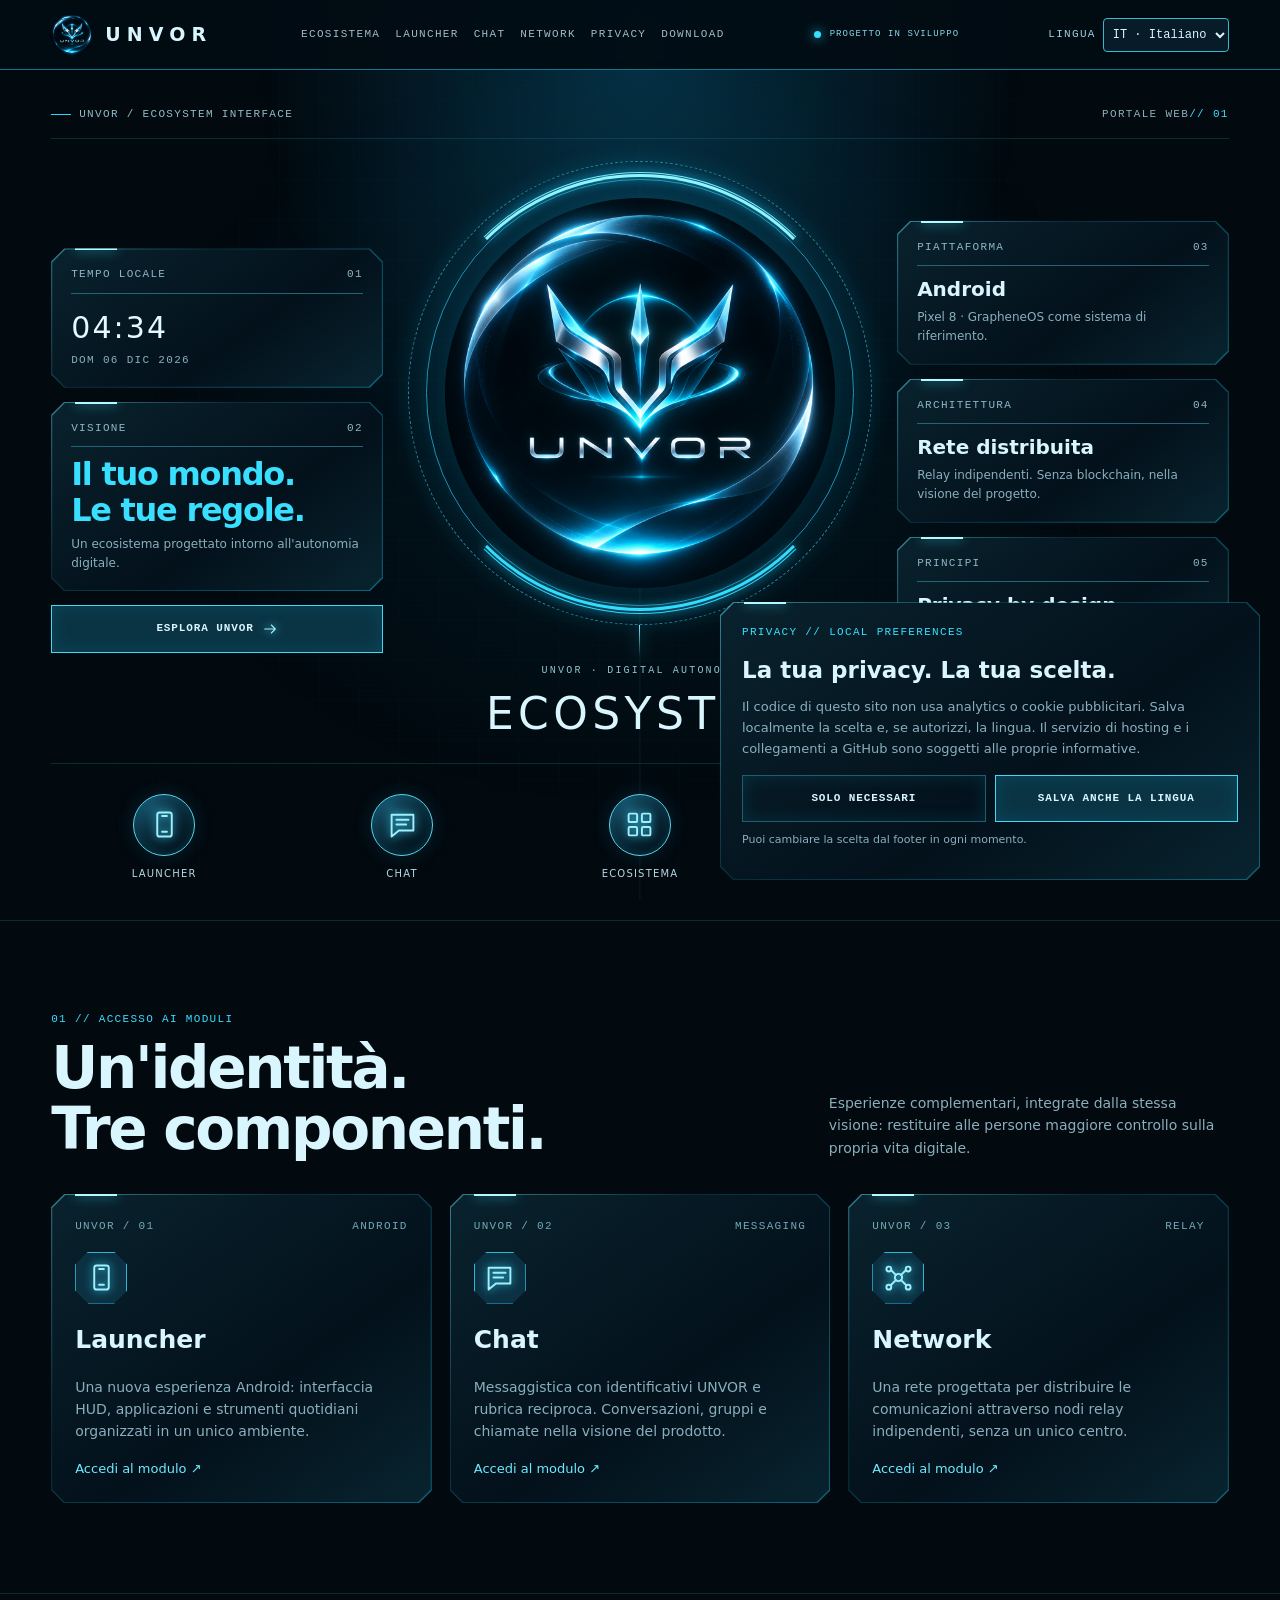
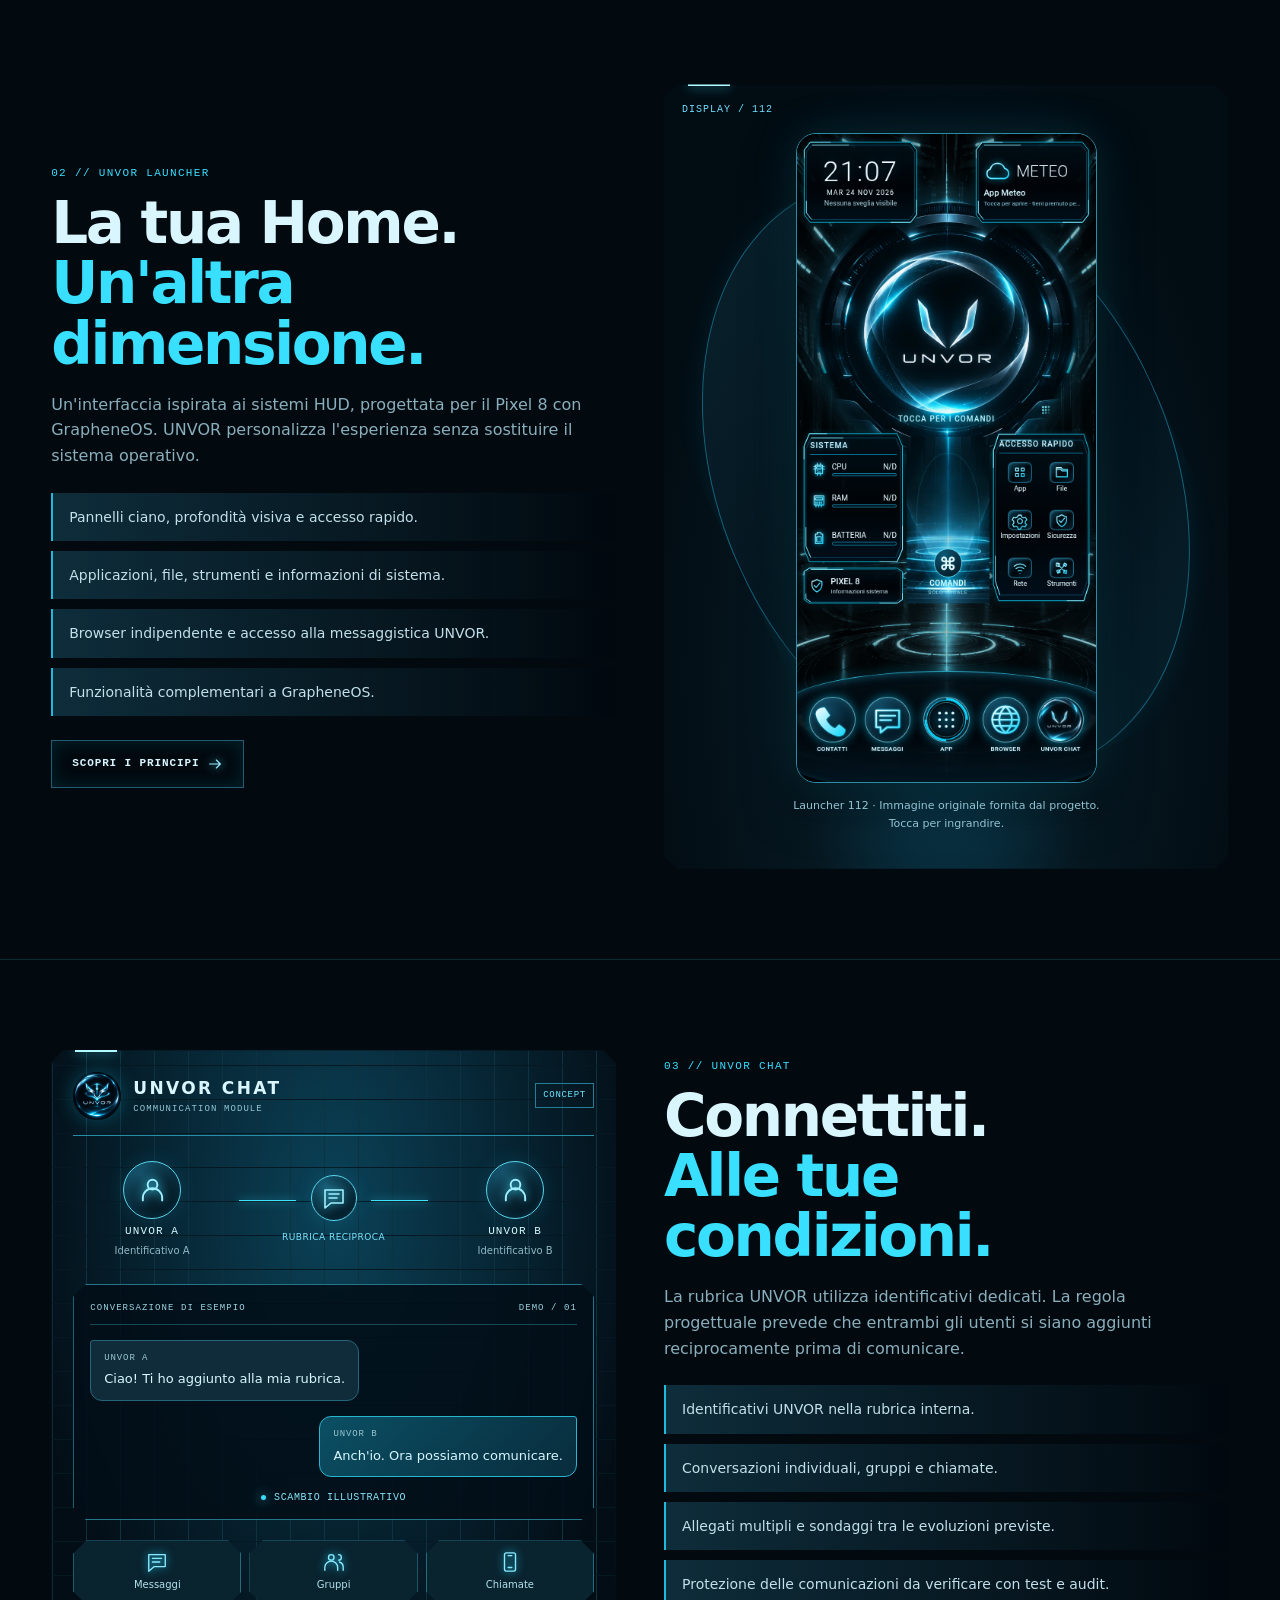
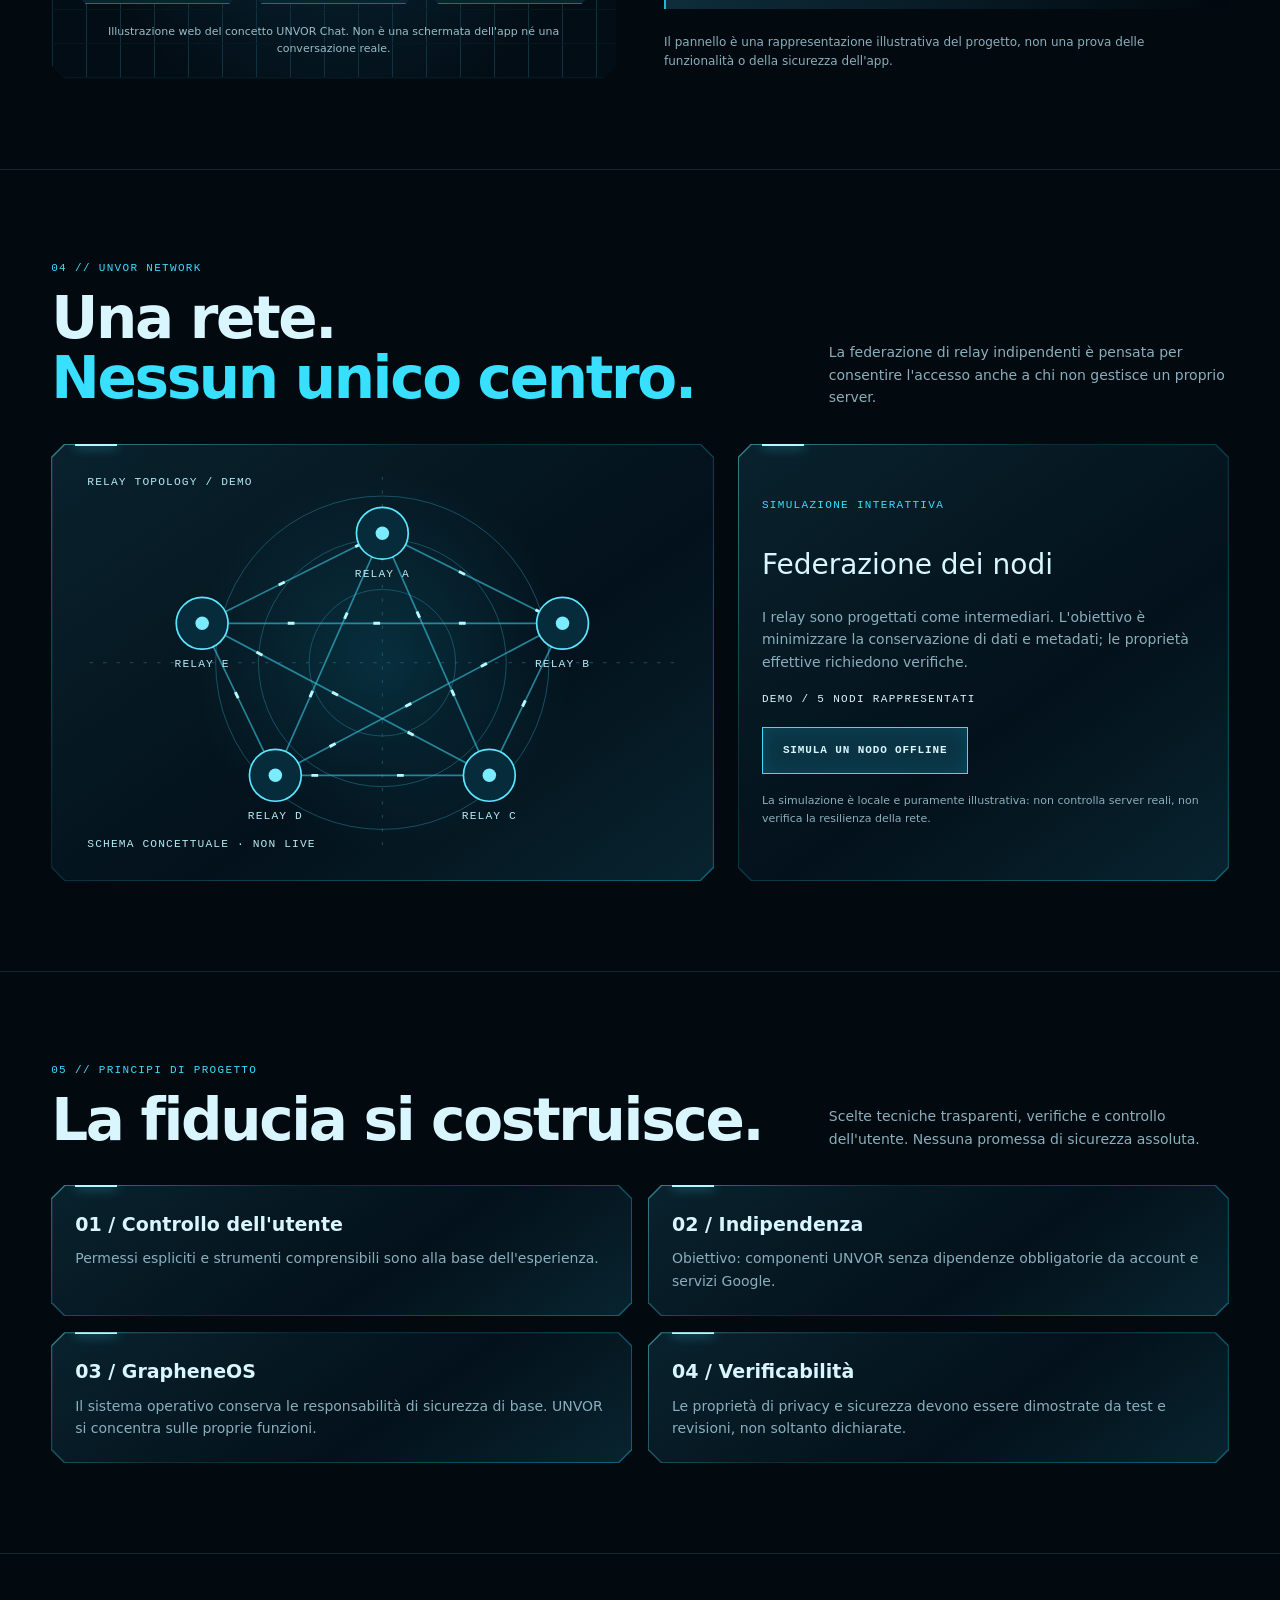
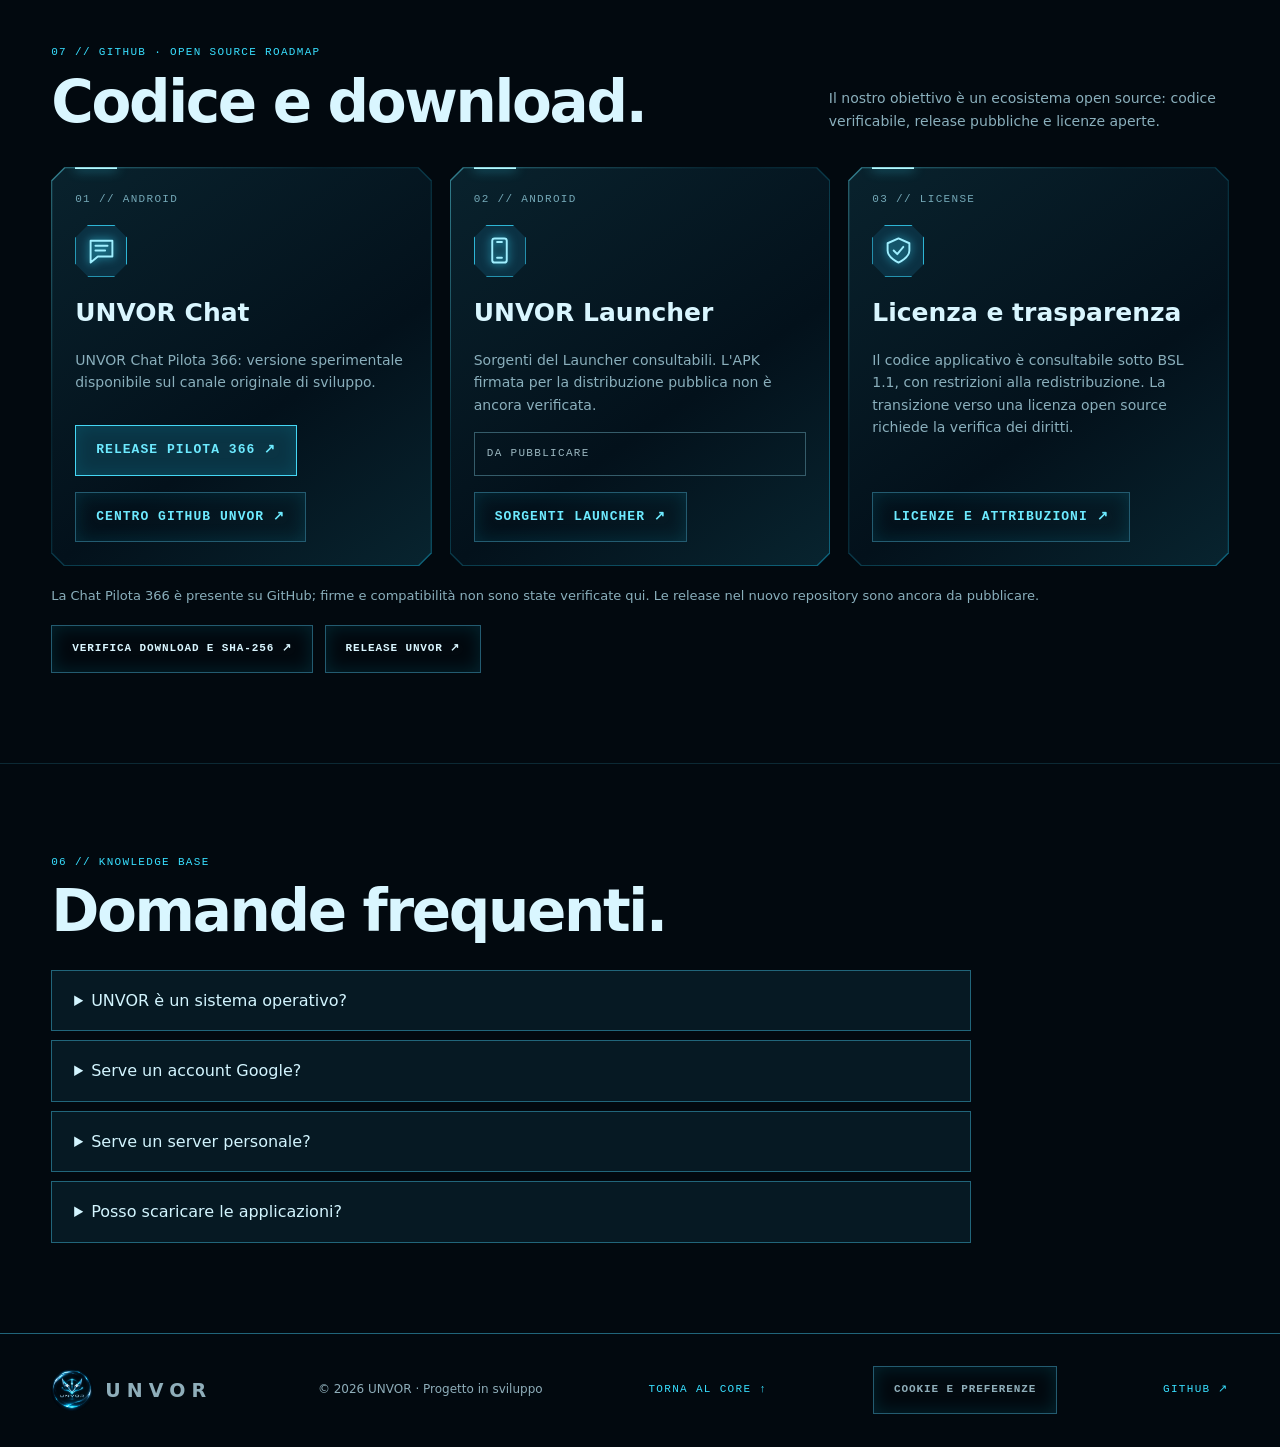
==== index.html @ 0bd07c2c "feat: integrate HUD web portal and signed APK verification guide" ====
<!DOCTYPE html>
<html lang="it"><head><meta charset="utf-8"/><meta content="width=device-width,initial-scale=1" name="viewport"/><meta content="#020c14" name="theme-color"/><title>UNVOR — Ecosystem</title><style>
:root{--bg:#02090f;--panel:#041620;--cyan:#38dfff;--ice:#d9f6ff;--muted:#8aafbc;--line:#167c96;--cut:polygon(13px 0,calc(100% - 13px) 0,100% 13px,100% calc(100% - 13px),calc(100% - 13px) 100%,13px 100%,0 calc(100% - 13px),0 13px);color-scheme:dark}*{box-sizing:border-box}html{scroll-behavior:smooth;scroll-padding-top:90px}body{margin:0;background:var(--bg);color:var(--ice);font:16px/1.6 system-ui,-apple-system,BlinkMacSystemFont,"Segoe UI",sans-serif;overflow-x:hidden}body:before{content:'';position:fixed;inset:0;z-index:-2;background:radial-gradient(ellipse at 50% 5%,#063145 0,transparent 42%),linear-gradient(90deg,transparent 49.9%,#1fc5ef12 50%,transparent 50.1%),repeating-linear-gradient(0deg,transparent 0 39px,#1fc5ef08 40px),repeating-linear-gradient(90deg,transparent 0 39px,#1fc5ef08 40px)}a{color:inherit;text-decoration:none}button{font:inherit;color:inherit;cursor:pointer}button:focus-visible,a:focus-visible,summary:focus-visible{outline:2px solid white;outline-offset:5px}img{max-width:100%;display:block}h1,h2,h3,p{margin:0}p{color:var(--muted)}.wrap{width:min(1360px,92%);margin:auto}.mono,.eyebrow,.status,.label,.nav a,.module-id,.btn{font-family:ui-monospace,SFMono-Regular,Consolas,monospace;letter-spacing:.12em;font-size:11px;text-transform:uppercase}.cyan{color:var(--cyan)}.panel{position:relative;isolation:isolate;padding:24px;clip-path:var(--cut);background:linear-gradient(135deg,#60e8ff88,#12617a66 35%,#1bb2d988 100%)}.panel:before{content:'';position:absolute;inset:1px;clip-path:var(--cut);z-index:-1;background:linear-gradient(145deg,#09222d,#03111b 60%,#08242f)}.panel:after{content:'';height:2px;width:42px;position:absolute;top:0;left:24px;background:#b3f9ff;box-shadow:0 0 12px #39deff}.bar{height:70px;position:sticky;top:0;z-index:20;background:#020c14eF;backdrop-filter:blur(18px);border-bottom:1px solid #13788e}.bar .wrap{height:100%;display:flex;align-items:center;justify-content:space-between;gap:20px}.brand{display:flex;align-items:center;gap:12px;font-size:19px;letter-spacing:.32em;font-weight:650}.brand img{width:42px;height:42px;object-fit:cover;border-radius:50%}.nav{display:flex;align-items:center;gap:25px}.nav a{color:#a1bbc7;white-space:nowrap}.nav a:hover,.nav a.active{color:var(--cyan);text-shadow:0 0 14px #28dfff}.status{display:flex;align-items:center;gap:9px;color:#86d9e7;white-space:nowrap}.dot{width:7px;height:7px;display:inline-block;background:#35dfff;border-radius:50%;box-shadow:0 0 12px #35dfff}.menu{display:none;background:none;border:1px solid var(--line);padding:8px 12px}.hero{min-height:calc(100svh - 70px);display:flex;align-items:center;padding:36px 0 26px;position:relative;isolation:isolate}.hero:before{content:'';position:absolute;inset:0;z-index:-1;background:radial-gradient(ellipse at 50% 42%,#008fbd19,transparent 55%),repeating-linear-gradient(0deg,transparent 0 4px,#00d4ff03 5px);pointer-events:none}.hero-head{display:flex;justify-content:space-between;align-items:center;border-bottom:1px solid #1b77964d;padding-bottom:14px;color:var(--muted)}.hero-grid{display:grid;grid-template-columns:1fr minmax(280px,1.4fr) 1fr;align-items:center;gap:25px;margin:22px 0}.hero-left,.hero-right{display:grid;gap:14px}.micro{padding:18px 20px}.micro .label{color:#90b6c5;display:flex;justify-content:space-between;border-bottom:1px solid #246478;padding-bottom:9px;margin-bottom:10px}.micro strong{font-size:20px;font-weight:550;display:block;line-height:1.3}.micro p{font-size:12px;margin-top:6px}.readout{font-size:30px;font-weight:300;letter-spacing:.07em;color:#e2f9ff;font-variant-numeric:tabular-nums}.hero-title{font-size:clamp(22px,2.5vw,39px);line-height:1.12;font-weight:600;letter-spacing:-.04em}.hero-title span{color:var(--cyan)}.core{text-align:center;position:relative;min-width:0}.reactor{position:relative;aspect-ratio:1;max-width:510px;margin:auto;display:grid;place-items:center;isolation:isolate}.reactor img{width:84%;height:84%;object-fit:contain;border-radius:50%;box-shadow:0 0 55px #00bfff24;z-index:2}.ring{position:absolute;border-radius:50%;inset:4%;border:1px solid #1f92ac;box-shadow:0 0 25px #00d5ff21,inset 0 0 25px #00d5ff12}.ring:after{content:'';position:absolute;inset:-6px;border-radius:50%;border:3px solid transparent;border-top-color:#91f7ff;border-bottom-color:#32dfff;filter:drop-shadow(0 0 6px #27caff);animation:spin 25s linear infinite}.ring.r2{inset:0;border:1px dashed #2c8199}.ring.r2:after{inset:10px;border-width:1px;animation-direction:reverse;animation-duration:38s}.ring.r3{inset:9%;border-color:#4ee3ff44}.ring.r3:after{display:none}.core-caption{letter-spacing:.22em;color:#90c4d1;font-size:10px;margin-top:6px}.core h1{font-size:clamp(22px,3.6vw,44px);letter-spacing:.1em;line-height:1.2;font-weight:500;margin-top:9px}.beam{height:32px;width:1px;margin:auto;background:linear-gradient(#8befff,transparent);box-shadow:0 0 15px #0cdfff}.dock{display:grid;grid-template-columns:repeat(5,1fr);gap:12px;position:relative;padding-top:18px;border-top:1px solid #1b77964d}.dock a{display:flex;align-items:center;justify-content:center;gap:10px;flex-direction:column;text-align:center;padding:12px 5px;font-size:10px;letter-spacing:.12em;text-transform:uppercase;color:#b4d8e5}.dock a:hover .orb,.dock a:focus-visible .orb{box-shadow:0 0 25px #05dfff66,inset 0 0 20px #04dfff55;transform:translateY(-3px)}.orb{width:62px;height:62px;border-radius:50%;border:1px solid #59d7ed;display:grid;place-items:center;background:radial-gradient(circle at 30% 22%,#164e65,#031019 72%);box-shadow:0 0 20px #22c8ff22,inset 0 0 15px #1fb5e844;transition:.25s}.orb svg,.mod-icon svg,.btn svg{width:29px;height:29px;stroke:#a0efff;stroke-width:1.6;stroke-linecap:round;stroke-linejoin:round;fill:none;filter:drop-shadow(0 0 5px #38dfff)}.btn{display:inline-flex;justify-content:center;align-items:center;gap:8px;padding:14px 20px;border:1px solid #45d7f5;background:#0a3444;box-shadow:inset 0 0 18px #0c94b533;transition:.2s;font-weight:650;letter-spacing:.08em}.btn:hover{background:#12627a;color:white}.btn.alt{background:transparent;border-color:#235b70}.btn svg{width:16px;height:16px}.section{padding:90px 0;position:relative;border-top:1px solid #164b5b80}.section-head{display:flex;align-items:flex-end;justify-content:space-between;gap:30px;margin-bottom:35px}.eyebrow{color:var(--cyan);margin-bottom:10px}.section h2{font-weight:550;font-size:clamp(32px,5vw,58px);line-height:1.04;letter-spacing:-.04em}.section-head p{max-width:400px;font-size:14px}.modules{display:grid;grid-template-columns:repeat(3,1fr);gap:18px}.module{min-height:270px;display:flex;flex-direction:column;gap:16px}.module-id{color:#74a8b7;display:flex;justify-content:space-between}.mod-icon{width:52px;height:52px;border:1px solid #2db5d5;background:#0b3143;display:grid;place-items:center;clip-path:var(--cut)}.module h3{font-size:25px;font-weight:550}.module p{font-size:14px;flex:1}.module a{color:#6deaff;font-size:13px;align-self:flex-start}.product{display:grid;grid-template-columns:1fr 1fr;gap:48px;align-items:center}.product h2{margin-bottom:18px}.product p{max-width:550px}.specs{display:grid;gap:10px;margin:24px 0}.spec{padding:13px 16px;border-left:2px solid #1eb9dc;background:linear-gradient(90deg,#0e2d3b,transparent);font-size:14px;color:#c2e0ea}.visual{display:grid;place-items:center;min-height:550px;overflow:hidden;background:radial-gradient(ellipse at 50% 75%,#0b4962 0,#061720 40%,#020c13 76%);position:relative;isolation:isolate}.visual:before{content:'';position:absolute;z-index:-1;inset:10%;border:1px solid #13627c;border-radius:50%;transform:rotate(-25deg);box-shadow:0 0 30px #00dfff14}.visual figure{margin:0;text-align:center;max-width:100%;padding:25px 10px 12px}.screen{border:1px solid #2e8ba4;border-radius:20px;box-shadow:0 0 45px #1cbfe32a,0 20px 50px #0009;max-height:650px;width:auto;object-fit:contain;cursor:zoom-in;margin:auto}.visual figcaption{font-size:11px;color:#93c3d1;max-width:330px;margin:14px auto 0}.visual .corner{position:absolute;top:18px;left:18px;color:#6edfff;font-size:10px;letter-spacing:.1em}.network{display:grid;grid-template-columns:1.35fr 1fr;gap:24px;align-items:stretch}.network-map{min-height:380px;padding:16px;display:grid;place-items:center}.network-map svg{width:100%;max-width:720px;height:auto}.network-map .edge{stroke:#37bcd5;stroke-width:1.5;opacity:.65}.network-map .pulse{stroke:#b6faff;stroke-width:2.6;stroke-dasharray:6 70;animation:flow 3s linear infinite;fill:none}.network-map .node{fill:#062c3c;stroke:#5be6ff;stroke-width:1.5}.network-map .node-dot{fill:#7bebff}.network-map text{fill:#b4e8f2;font:10px monospace;letter-spacing:1px}.network-map .off{opacity:.18}.network-info{display:flex;flex-direction:column;justify-content:center;gap:18px}.network-info h3{font-size:28px;font-weight:500}.network-info p{font-size:14px}.network-info .btn{align-self:flex-start}.privacy{display:grid;grid-template-columns:repeat(2,1fr);gap:16px}.privacy h3{font-size:19px;font-weight:550;margin-bottom:8px}.privacy p{font-size:14px}.faq{display:grid;gap:9px;max-width:920px}.faq details{border:1px solid #21657a;background:#061923;padding:17px 22px}.faq summary{cursor:pointer;color:#d3f5ff;font-weight:500}.faq details p{font-size:14px;margin-top:13px}.footer{border-top:1px solid #20647a;padding:32px 0;color:#8faeba}.footer .wrap{display:flex;justify-content:space-between;align-items:center;gap:20px;flex-wrap:wrap}.footer small{font-size:12px}.zoom{position:fixed;inset:0;background:#000e;z-index:100;display:grid;place-items:center;padding:35px;cursor:zoom-out}.zoom[hidden]{display:none}.zoom img{max-height:89vh;max-width:94vw;object-fit:contain}.zoom button{position:absolute;top:15px;right:15px;border:1px solid #37c7e8;background:#062632;padding:8px 16px}.skip{position:absolute;top:-100px}.skip:focus{top:8px;z-index:100;background:#052635;padding:12px}.kicker{display:flex;align-items:center;gap:8px;color:#92bdc8}.kicker:before{content:'';width:20px;height:1px;background:#26d7ff}.muted{color:var(--muted)}@keyframes spin{to{transform:rotate(360deg)}}@keyframes flow{to{stroke-dashoffset:-152}}@media(max-width:980px){.nav{gap:13px}.bar .status{display:none}.hero-grid{grid-template-columns:1fr 1.2fr 1fr;gap:10px}.micro{padding:12px}.micro strong{font-size:16px}.hero-title{font-size:25px}.product{gap:24px}.section{padding:64px 0}}@media(max-width:720px){.bar .wrap{width:94%}.menu{display:block}.nav{display:none;position:absolute;left:0;right:0;top:70px;background:#04151f;padding:20px;flex-direction:column;align-items:stretch;border-bottom:1px solid #39dfff}.nav.open{display:flex}.hero{min-height:auto;padding:18px 0}.hero-grid{grid-template-columns:1fr 1fr;gap:10px}.core{grid-column:1/-1;grid-row:1}.reactor{max-width:350px}.hero-left,.hero-right{gap:10px}.hero-head{font-size:9px;gap:8px}.hero-title{font-size:21px}.micro p{font-size:11px}.readout{font-size:26px}.dock{gap:3px}.dock a{font-size:8px;letter-spacing:.02em}.orb{width:49px;height:49px}.orb svg{width:23px;height:23px}.section-head{display:block}.section-head p{margin-top:15px}.modules,.product,.network,.privacy{grid-template-columns:1fr}.visual{min-height:0;order:2}.visual .screen{max-height:600px}.module{min-height:220px}.network-map{min-height:250px}.section{padding:50px 0}.hero-left .btn{padding:10px;font-size:9px}.footer .brand{font-size:16px}}@media(prefers-reduced-motion:reduce){*,*:before,*:after{animation:none!important;scroll-behavior:auto!important;transition:none!important}}

/* Communications module: native web UI, not a photograph or app capture. */
.chat-visual{min-height:550px;padding:22px;display:flex;flex-direction:column;justify-content:center;gap:20px;background:radial-gradient(ellipse at 48% 30%,#0a394b,#06151f 58%,#030c13);overflow:hidden;position:relative;isolation:isolate}
.chat-visual:before{background:repeating-linear-gradient(0deg,#061923 0px,#061923 1px,transparent 1px,transparent 34px),repeating-linear-gradient(90deg,#0e3240 0px,#0e3240 1px,transparent 1px,transparent 34px),radial-gradient(ellipse at 50% 25%,#0b4258,#030d15 80%)}
.comm-head{display:flex;align-items:center;gap:12px;padding-bottom:15px;border-bottom:1px solid #268da5;min-width:0}.comm-head img{width:48px;height:48px;border-radius:50%;box-shadow:0 0 20px #15d6ff45}.comm-head strong{display:block;font-size:17px;letter-spacing:.14em;font-weight:600}.comm-head .mono{font-size:9px;color:#92c7d5}.comm-demo{margin-left:auto;white-space:nowrap;font-size:9px;color:#6ce7ff;border:1px solid #267d96;padding:4px 7px;letter-spacing:.08em;font-family:monospace}
.comm-link{display:grid;grid-template-columns:1fr 1.2fr 1fr;align-items:center;text-align:center;gap:8px;padding:5px 0}.comm-user{display:grid;justify-items:center;gap:6px;min-width:0}.comm-user .orb{width:58px;height:58px}.comm-user b{font:11px ui-monospace,monospace;letter-spacing:.1em;color:#d7faff}.comm-user small{font-size:10px;color:#90b9c6}.comm-linkline{position:relative;display:grid;place-items:center;min-width:0;gap:9px}.comm-linkline:before,.comm-linkline:after{content:'';position:absolute;width:30%;height:1px;background:#42e1ff;top:25px;box-shadow:0 0 8px #32dcff}.comm-linkline:before{left:0}.comm-linkline:after{right:0}.comm-linkline .orb{width:46px;height:46px;z-index:1}.comm-linkline .orb svg{width:24px;height:24px}.comm-linkline small{font-size:9px;letter-spacing:.05em;color:#7ce5ff;text-transform:uppercase}
.comm-thread{border:1px solid #24758a;background:#020e17d9;clip-path:var(--cut);padding:16px;display:grid;gap:15px}.comm-thread-head{display:flex;justify-content:space-between;gap:8px;padding-bottom:9px;border-bottom:1px solid #174958;color:#9ad5e2;font-size:9px;letter-spacing:.12em;font-family:monospace;text-transform:uppercase}.comm-bubble{max-width:90%;padding:10px 13px;border:1px solid #256579;background:#102c3a;border-radius:3px 12px 12px 12px;color:#d7f6ff;font-size:13px;justify-self:start}.comm-bubble.sent{justify-self:end;background:linear-gradient(135deg,#0b4f64,#082c3c);border-color:#28b5ce;border-radius:12px 3px 12px 12px}.comm-bubble small{display:block;font-size:9px;letter-spacing:.1em;color:#9ac6d0;margin-bottom:4px;font-family:monospace}.comm-functions{display:grid;grid-template-columns:repeat(3,1fr);gap:8px}.comm-function{background:#09232f;border:1px solid #226b80;clip-path:var(--cut);padding:10px 5px;display:grid;justify-items:center;gap:4px;text-align:center;color:#b4e1ec;font-size:10px}.comm-function svg{width:22px;height:22px;fill:none;stroke:#8ae9ff;stroke-width:1.5;stroke-linecap:round;stroke-linejoin:round;filter:drop-shadow(0 0 4px #21d9ff)}.comm-caption{color:#98bdc8;text-align:center;font-size:11px;line-height:1.5}.comm-status{display:flex;align-items:center;justify-content:center;gap:8px;font:10px monospace;color:#85e4f7;letter-spacing:.06em}.comm-status .dot{width:5px;height:5px}
@media(max-width:720px){.chat-visual{min-height:0;padding:18px 15px;gap:16px;order:2}.comm-user .orb{width:50px;height:50px}.comm-head img{width:40px;height:40px}.comm-head strong{font-size:14px}.comm-thread{padding:12px}.comm-demo{font-size:8px}.comm-linkline:before,.comm-linkline:after{width:25%}}

.lang-control{display:flex;gap:7px;align-items:center;flex-shrink:0}.lang-control select{max-width:138px;color:var(--ice);background:#071c28;border:1px solid #36b8d1;padding:8px 5px;font:12px ui-monospace,monospace;border-radius:4px}.lang-control label{color:#a0cfdd}.bar .wrap{gap:12px}.nav{gap:15px}.bar .status{font-size:9px}.dl-grid .module{min-height:310px}.dl-grid .btn{align-self:flex-start}.dl-pending{border:1px solid #355c6a;padding:12px;color:#9cb8c1}.dl-note{font-size:13px;margin-top:20px}.cookie-box{position:fixed;bottom:20px;right:20px;z-index:90;width:min(540px,calc(100% - 40px));box-shadow:0 0 45px #0dd5ff33;padding:22px}.cookie-box[hidden]{display:none}.cookie-box h3{font-size:23px}.cookie-box p{font-size:13px;margin:9px 0}.cookie-options{display:flex;flex-wrap:wrap;gap:9px;margin:15px 0 4px}.cookie-options button{flex:1}.cookie-note{font-size:11px!important}.dock{grid-template-columns:repeat(5,1fr)}
@media(max-width:1180px){.bar .status{display:none}.lang-control label{display:none}.nav{gap:12px}}@media(max-width:850px){.bar .wrap{gap:8px}.brand{letter-spacing:.17em}.lang-control select{max-width:115px}.cookie-box{bottom:10px;right:10px;width:calc(100% - 20px)}.cookie-options button{font-size:10px;padding:10px}.dl-grid{grid-template-columns:1fr}}
</style></head><body id="top"><a class="skip" href="#main"><span data-i18n="t0">Vai al contenuto</span></a><svg aria-hidden="true" style="position:absolute;width:0;height:0"><defs><symbol id="grid" viewbox="0 0 24 24"><rect height="7" rx="1" width="7" x="3" y="3"></rect><rect height="7" rx="1" width="7" x="14" y="3"></rect><rect height="7" rx="1" width="7" x="3" y="14"></rect><rect height="7" rx="1" width="7" x="14" y="14"></rect></symbol><symbol id="phone" viewbox="0 0 24 24"><rect height="20" rx="2" width="12" x="6" y="2"></rect><path d="M10 18h4M10 5h4"></path></symbol><symbol id="chat-icon" viewbox="0 0 24 24"><path d="M3 4h18v13H9l-6 5V4zM7 8h10M7 12h8"></path></symbol><symbol id="network" viewbox="0 0 24 24"><circle cx="12" cy="12" r="3"></circle><circle cx="4" cy="5" r="2"></circle><circle cx="20" cy="5" r="2"></circle><circle cx="4" cy="20" r="2"></circle><circle cx="20" cy="20" r="2"></circle><path d="m6 6 4 4m4 0 4-4M6 18l4-4m4 0 4 4"></path></symbol><symbol id="shield" viewbox="0 0 24 24"><path d="m12 2 9 4v6c0 6-9 10-9 10S3 18 3 12V6zM8 12l3 3 5-6"></path></symbol><symbol id="arrow" viewbox="0 0 24 24"><path d="M4 12h16m-6-6 6 6-6 6"></path></symbol></defs></svg><header class="bar"><div class="wrap"><a class="brand" href="#top"><img alt="" src="assets/logo-unvor.png"/>UNVOR</a><button aria-controls="nav" aria-expanded="false" class="menu"><span data-i18n="t2">MENU ☰</span></button><nav aria-label="Navigazione principale" class="nav" data-aria-label-key="a0" id="nav"><a href="#ecosistema"><span data-i18n="t3">Ecosistema</span></a><a href="#launcher">Launcher</a><a href="#chat">Chat</a><a href="#rete">Network</a><a href="#privacy"><span data-i18n="t7">Privacy</span></a><a href="#download"><span data-i18n="navdl">Download</span></a></nav><span class="status"><i class="dot"></i><span data-i18n="t8">Progetto in sviluppo</span></span><div class="lang-control"><label class="mono" for="lang"><span data-i18n="lang">Lingua</span></label><select aria-label="Lingua / Language / Idioma" id="lang"><option value="it">IT · Italiano</option><option value="en">EN · English</option><option value="es">ES · Español</option></select></div></div></header><main id="main"><section class="hero"><div class="wrap"><div class="hero-head mono"><span class="kicker">UNVOR / Ecosystem interface</span><span><span data-i18n="t10">PORTALE WEB</span><span class="cyan">// 01</span></span></div><div class="hero-grid"><div class="hero-left"><div class="panel micro"><div class="label"><span data-i18n="t12">Tempo locale</span><span>01</span></div><div class="readout" id="clock">--:--</div><div class="mono muted" id="date"><span data-i18n="t15">Ora del dispositivo</span></div></div><div class="panel micro"><div class="label"><span data-i18n="t16">Visione</span><span>02</span></div><h2 class="hero-title"><span data-i18n="t18">Il tuo mondo.</span><br/><span><span data-i18n="t19">Le tue regole.</span></span></h2><p><span data-i18n="t20">Un ecosistema progettato intorno all'autonomia digitale.</span></p></div><a class="btn" href="#ecosistema"><span data-i18n="t21">Esplora UNVOR</span><svg><use href="#arrow"></use></svg></a></div><div class="core"><div class="reactor"><div class="ring r2"></div><div class="ring"></div><div class="ring r3"></div><img alt="Nuovo emblema UNVOR, metallico e ciano" data-alt-key="a2" src="assets/logo-unvor.png"/></div><div class="beam"></div><div class="core-caption mono">UNVOR · DIGITAL AUTONOMY</div><h1>ECOSYSTEM</h1></div><div class="hero-right"><div class="panel micro"><div class="label"><span data-i18n="t24">Piattaforma</span><span>03</span></div><strong>Android</strong><p><span data-i18n="t27">Pixel 8 · GrapheneOS come sistema di riferimento.</span></p></div><div class="panel micro"><div class="label"><span data-i18n="t28">Architettura</span><span>04</span></div><strong><span data-i18n="t30">Rete distribuita</span></strong><p><span data-i18n="t31">Relay indipendenti. Senza blockchain, nella visione del progetto.</span></p></div><div class="panel micro"><div class="label"><span data-i18n="t32">Principi</span><span>05</span></div><strong><span data-i18n="t34">Privacy by design</span></strong><p><span data-i18n="t35">Indipendenza e minimizzazione dei dati come obiettivi.</span></p></div></div></div><nav aria-label="Accesso rapido" class="dock" data-aria-label-key="a1"><a href="#launcher"><span class="orb"><svg><use href="#phone"></use></svg></span>Launcher</a><a href="#chat"><span class="orb"><svg><use href="#chat-icon"></use></svg></span>Chat</a><a href="#ecosistema"><span class="orb"><svg><use href="#grid"></use></svg></span><span data-i18n="t38">Ecosistema</span></a><a href="#rete"><span class="orb"><svg><use href="#network"></use></svg></span>Network</a><a href="#privacy"><span class="orb"><svg><use href="#shield"></use></svg></span><span data-i18n="t40">Privacy</span></a></nav></div></section>
<section class="section" id="ecosistema"><div class="wrap"><div class="section-head"><div><div class="eyebrow"><span data-i18n="t41">01 // Accesso ai moduli</span></div><h2><span data-i18n="t42">Un'identità.</span><br/><span data-i18n="t43">Tre componenti.</span></h2></div><p><span data-i18n="t44">Esperienze complementari, integrate dalla stessa visione: restituire alle persone maggiore controllo sulla propria vita digitale.</span></p></div><div class="modules"><article class="panel module"><div class="module-id">UNVOR / 01 <span>ANDROID</span></div><span class="mod-icon"><svg><use href="#phone"></use></svg></span><h3>Launcher</h3><p><span data-i18n="t48">Una nuova esperienza Android: interfaccia HUD, applicazioni e strumenti quotidiani organizzati in un unico ambiente.</span></p><a href="#launcher"><span data-i18n="t49">Accedi al modulo ↗</span></a></article><article class="panel module"><div class="module-id">UNVOR / 02 <span>MESSAGING</span></div><span class="mod-icon"><svg><use href="#chat-icon"></use></svg></span><h3>Chat</h3><p><span data-i18n="t53">Messaggistica con identificativi UNVOR e rubrica reciproca. Conversazioni, gruppi e chiamate nella visione del prodotto.</span></p><a href="#chat"><span data-i18n="t54">Accedi al modulo ↗</span></a></article><article class="panel module"><div class="module-id">UNVOR / 03 <span>RELAY</span></div><span class="mod-icon"><svg><use href="#network"></use></svg></span><h3>Network</h3><p><span data-i18n="t58">Una rete progettata per distribuire le comunicazioni attraverso nodi relay indipendenti, senza un unico centro.</span></p><a href="#rete"><span data-i18n="t59">Accedi al modulo ↗</span></a></article></div></div></section>
<section class="section" id="launcher"><div class="wrap product"><div><div class="eyebrow">02 // UNVOR Launcher</div><h2><span data-i18n="t61">La tua Home.</span><br/><span class="cyan"><span data-i18n="t62">Un'altra dimensione.</span></span></h2><p><span data-i18n="t63">Un'interfaccia ispirata ai sistemi HUD, progettata per il Pixel 8 con GrapheneOS. UNVOR personalizza l'esperienza senza sostituire il sistema operativo.</span></p><div class="specs"><div class="spec"><span data-i18n="t64">Pannelli ciano, profondità visiva e accesso rapido.</span></div><div class="spec"><span data-i18n="t65">Applicazioni, file, strumenti e informazioni di sistema.</span></div><div class="spec"><span data-i18n="t66">Browser indipendente e accesso alla messaggistica UNVOR.</span></div><div class="spec"><span data-i18n="t67">Funzionalità complementari a GrapheneOS.</span></div></div><a class="btn alt" href="#privacy"><span data-i18n="t68">Scopri i principi</span><svg><use href="#arrow"></use></svg></a></div><div class="panel visual"><span class="corner mono">DISPLAY / 112</span><figure><img alt="Schermata originale UNVOR Launcher 112" aria-label="Ingrandisci schermata Launcher 112" class="screen" data-alt-key="a3" data-aria-label-key="a4" role="button" src="assets/launcher-112.png" tabindex="0"/><figcaption><span data-i18n="t70">Launcher 112 · Immagine originale fornita dal progetto. Tocca per ingrandire.</span></figcaption></figure></div></div></section>
<section class="section" id="chat"><div class="wrap product"><div aria-label="Visualizzazione illustrativa della comunicazione UNVOR" class="panel chat-visual" data-aria-label-key="a5">
<div class="comm-head"><img alt="" src="assets/logo-unvor.png"/><div><strong>UNVOR CHAT</strong><div class="mono"><span data-i18n="t72">COMMUNICATION MODULE</span></div></div><span class="comm-demo"><span data-i18n="t73">CONCEPT</span></span></div>
<div class="comm-link"><div class="comm-user"><span class="orb"><svg aria-hidden="true" viewbox="0 0 24 24"><circle cx="12" cy="8" r="4"></circle><path d="M4 21v-2a8 8 0 0 1 16 0v2"></path></svg></span><b>UNVOR A</b><small><span data-i18n="t75">Identificativo A</span></small></div><div class="comm-linkline"><span class="orb"><svg><use href="#chat-icon"></use></svg></span><small><span data-i18n="t76">Rubrica reciproca</span></small></div><div class="comm-user"><span class="orb"><svg aria-hidden="true" viewbox="0 0 24 24"><circle cx="12" cy="8" r="4"></circle><path d="M4 21v-2a8 8 0 0 1 16 0v2"></path></svg></span><b>UNVOR B</b><small><span data-i18n="t78">Identificativo B</span></small></div></div>
<div class="comm-thread"><div class="comm-thread-head"><span><span data-i18n="t79">Conversazione di esempio</span></span><span>DEMO / 01</span></div><div class="comm-bubble"><small>UNVOR A</small><span data-i18n="t82">Ciao! Ti ho aggiunto alla mia rubrica.</span></div><div class="comm-bubble sent"><small>UNVOR B</small><span data-i18n="t84">Anch'io. Ora possiamo comunicare.</span></div><div class="comm-status"><span class="dot"></span><span data-i18n="t85">SCAMBIO ILLUSTRATIVO</span></div></div>
<div class="comm-functions"><div class="comm-function"><svg><use href="#chat-icon"></use></svg><span data-i18n="t86">Messaggi</span></div><div class="comm-function"><svg viewbox="0 0 24 24"><circle cx="9" cy="7" r="3"></circle><path d="M2 21v-3a7 7 0 0 1 14 0v3M17 4a3 3 0 0 1 0 6M22 21v-3a6 6 0 0 0-4-6"></path></svg><span data-i18n="t87">Gruppi</span></div><div class="comm-function"><svg><use href="#phone"></use></svg><span data-i18n="t88">Chiamate</span></div></div>
<div class="comm-caption"><span data-i18n="t89">Illustrazione web del concetto UNVOR Chat. Non è una schermata dell'app né una conversazione reale.</span></div></div><div><div class="eyebrow">03 // UNVOR Chat</div><h2><span data-i18n="t91">Connettiti.</span><br/><span class="cyan"><span data-i18n="t92">Alle tue condizioni.</span></span></h2><p><span data-i18n="t93">La rubrica UNVOR utilizza identificativi dedicati. La regola progettuale prevede che entrambi gli utenti si siano aggiunti reciprocamente prima di comunicare.</span></p><div class="specs"><div class="spec"><span data-i18n="t94">Identificativi UNVOR nella rubrica interna.</span></div><div class="spec"><span data-i18n="t95">Conversazioni individuali, gruppi e chiamate.</span></div><div class="spec"><span data-i18n="t96">Allegati multipli e sondaggi tra le evoluzioni previste.</span></div><div class="spec"><span data-i18n="t97">Protezione delle comunicazioni da verificare con test e audit.</span></div></div><p style="font-size:12px"><span data-i18n="t98">Il pannello è una rappresentazione illustrativa del progetto, non una prova delle funzionalità o della sicurezza dell'app.</span></p></div></div></section>
<section class="section" id="rete"><div class="wrap"><div class="section-head"><div><div class="eyebrow">04 // UNVOR Network</div><h2><span data-i18n="t100">Una rete.</span><br/><span class="cyan"><span data-i18n="t101">Nessun unico centro.</span></span></h2></div><p><span data-i18n="t102">La federazione di relay indipendenti è pensata per consentire l'accesso anche a chi non gestisce un proprio server.</span></p></div><div class="network"><div class="panel network-map"><svg aria-label="Schema dimostrativo di cinque nodi relay collegati" data-aria-label-key="a6" role="img" viewbox="0 0 560 360"><defs><radialgradient id="halo"><stop stop-color="#159ab8" stop-opacity=".2"></stop><stop offset="1" stop-color="#159ab8" stop-opacity="0"></stop></radialgradient></defs><circle cx="280" cy="180" fill="url(#halo)" r="168"></circle><g fill="none" stroke="#1e6b80" stroke-width=".6"><circle cx="280" cy="180" r="148"></circle><circle cx="280" cy="180" r="110"></circle><circle cx="280" cy="180" r="65"></circle><path d="M20 180h520M280 15v330" stroke-dasharray="3 9"></path></g><g id="edges"></g><g id="nodes"></g><text x="18" y="22">RELAY TOPOLOGY / DEMO</text><text data-i18n="t104" x="18" y="344">SCHEMA CONCETTUALE · NON LIVE</text></svg></div><div class="panel network-info"><div class="eyebrow"><span data-i18n="t105">Simulazione interattiva</span></div><h3><span data-i18n="t106">Federazione dei nodi</span></h3><p><span data-i18n="t107">I relay sono progettati come intermediari. L'obiettivo è minimizzare la conservazione di dati e metadati; le proprietà effettive richiedono verifiche.</span></p><div aria-live="polite" class="mono" data-i18n="t108" id="netStatus">DEMO / 5 NODI RAPPRESENTATI</div><button class="btn" data-i18n="t109" id="simulate">Simula un nodo offline</button><p style="font-size:11px"><span data-i18n="t110">La simulazione è locale e puramente illustrativa: non controlla server reali, non verifica la resilienza della rete.</span></p></div></div></div></section>
<section class="section" id="privacy"><div class="wrap"><div class="section-head"><div><div class="eyebrow"><span data-i18n="t111">05 // Principi di progetto</span></div><h2><span data-i18n="t112">La fiducia si costruisce.</span></h2></div><p><span data-i18n="t113">Scelte tecniche trasparenti, verifiche e controllo dell'utente. Nessuna promessa di sicurezza assoluta.</span></p></div><div class="privacy"><article class="panel"><h3><span data-i18n="t114">01 / Controllo dell'utente</span></h3><p><span data-i18n="t115">Permessi espliciti e strumenti comprensibili sono alla base dell'esperienza.</span></p></article><article class="panel"><h3><span data-i18n="t116">02 / Indipendenza</span></h3><p><span data-i18n="t117">Obiettivo: componenti UNVOR senza dipendenze obbligatorie da account e servizi Google.</span></p></article><article class="panel"><h3>03 / GrapheneOS</h3><p><span data-i18n="t119">Il sistema operativo conserva le responsabilità di sicurezza di base. UNVOR si concentra sulle proprie funzioni.</span></p></article><article class="panel"><h3><span data-i18n="t120">04 / Verificabilità</span></h3><p><span data-i18n="t121">Le proprietà di privacy e sicurezza devono essere dimostrate da test e revisioni, non soltanto dichiarate.</span></p></article></div></div></section><section class="section" id="download"><div class="wrap"><div class="section-head"><div><div class="eyebrow">07 // GITHUB · OPEN SOURCE ROADMAP</div><h2><span data-i18n="dlhead">Codice e download.</span></h2></div><p><span data-i18n="dlintro">Il nostro obiettivo è un ecosistema open source: codice verificabile, release pubbliche e licenze aperte.</span></p></div><div class="modules dl-grid"><article class="panel module"><div class="module-id">01 // ANDROID</div><div class="mod-icon"><svg><use href="#chat-icon"></use></svg></div><h3>UNVOR Chat</h3><p><span data-i18n="chatdl">UNVOR Chat Pilota 366: versione sperimentale disponibile sul canale originale di sviluppo.</span></p><a class="btn" href="https://github.com/Jabo86/ultron-android/releases/tag/ratchet-pilot-66" rel="noopener noreferrer" target="_blank"><span data-i18n="releases">Release Pilota 366 ↗</span></a><a class="btn alt" href="https://github.com/Jabo86/UNVOR" rel="noopener noreferrer" target="_blank"><span data-i18n="source">Centro GitHub UNVOR ↗</span></a></article><article class="panel module"><div class="module-id">02 // ANDROID</div><div class="mod-icon"><svg><use href="#phone"></use></svg></div><h3>UNVOR Launcher</h3><p><span data-i18n="launchdl">Sorgenti del Launcher consultabili. L'APK firmata per la distribuzione pubblica non è ancora verificata.</span></p><span class="dl-pending mono"><span data-i18n="pending">Da pubblicare</span></span><a class="btn alt" href="https://github.com/Jabo86/ultron-android/tree/fix/unvor-launcher/unvor-launcher" rel="noopener noreferrer" target="_blank"><span data-i18n="launchsource">Sorgenti Launcher ↗</span></a></article><article class="panel module"><div class="module-id">03 // LICENSE</div><div class="mod-icon"><svg><use href="#shield"></use></svg></div><h3><span data-i18n="lictitle">Licenza e trasparenza</span></h3><p><span data-i18n="licdesc">Il codice applicativo è consultabile sotto BSL 1.1, con restrizioni alla redistribuzione. La transizione verso una licenza open source richiede la verifica dei diritti.</span></p><a class="btn alt" href="https://github.com/Jabo86/UNVOR/blob/main/docs/LICENSING.md" rel="noopener noreferrer" target="_blank"><span data-i18n="license">Licenze e attribuzioni ↗</span></a></article></div><p class="dl-note"><span data-i18n="dlwarn">La Chat Pilota 366 è presente su GitHub; firme e compatibilità non sono state verificate qui. Le release nel nuovo repository sono ancora da pubblicare.</span></p><div style="display:flex;flex-wrap:wrap;gap:12px;margin-top:18px"><a class="btn alt" href="https://github.com/Jabo86/UNVOR/blob/main/docs/DOWNLOADS.md"><span data-i18n="verifydl">Verifica download e SHA-256 ↗</span></a><a class="btn alt" href="https://github.com/Jabo86/UNVOR/releases"><span data-i18n="newreleases">Release UNVOR ↗</span></a></div></div></section><section class="section" id="faq"><div class="wrap"><div class="eyebrow">06 // Knowledge base</div><h2 style="margin-bottom:28px"><span data-i18n="t123">Domande frequenti.</span></h2><div class="faq"><details><summary><span data-i18n="t124">UNVOR è un sistema operativo?</span></summary><p><span data-i18n="t125">No. Il progetto comprende un launcher Android, una chat e una rete di relay. GrapheneOS è il sistema di riferimento sul Pixel 8.</span></p></details><details><summary><span data-i18n="t126">Serve un account Google?</span></summary><p><span data-i18n="t127">L'obiettivo è offrire componenti utilizzabili senza account Google o dipendenze obbligatorie dai suoi servizi.</span></p></details><details><summary><span data-i18n="t128">Serve un server personale?</span></summary><p><span data-i18n="t129">Nella configurazione prevista sarà possibile utilizzare nodi pubblici; la disponibilità dipenderà dal rilascio della rete.</span></p></details><details><summary><span data-i18n="t130">Posso scaricare le applicazioni?</span></summary><p><span data-i18n="t131">Consulta la sezione Download per il repository pubblico e la pagina delle release. La disponibilità degli APK non è stata verificata.</span></p></details></div></div></section></main><footer class="footer"><div class="wrap"><a class="brand" href="#top"><img alt="" src="assets/logo-unvor.png"/>UNVOR</a><small><span data-i18n="t133">© 2026 UNVOR · Progetto in sviluppo</span></small><a class="mono cyan" href="#top"><span data-i18n="t134">Torna al core ↑</span></a><button class="btn alt" id="cookie-open"><span data-i18n="cookieopen">Cookie e preferenze</span></button><a class="mono cyan" href="https://github.com/Jabo86/UNVOR" rel="noopener noreferrer" target="_blank">GITHUB ↗</a></div></footer><div aria-label="Schermata ingrandita" aria-modal="true" class="zoom" data-aria-label-key="a7" hidden="" id="zoom" role="dialog"><button aria-label="Chiudi anteprima" data-aria-label-key="a8"><span data-i18n="t135">Chiudi ×</span></button><img alt=""/></div><aside aria-labelledby="cookie-title" class="cookie-box panel" hidden="" id="cookie-box"><div class="eyebrow">PRIVACY // LOCAL PREFERENCES</div><h3 id="cookie-title"><span data-i18n="cookiehead">La tua privacy. La tua scelta.</span></h3><p><span data-i18n="cookieinfo">Il codice di questo sito non usa analytics o cookie pubblicitari. Salva localmente la scelta e, se autorizzi, la lingua. Il servizio di hosting e i collegamenti a GitHub sono soggetti alle proprie informative.</span></p><div class="cookie-options"><button class="btn alt" id="cookie-no"><span data-i18n="cookieno">Solo necessari</span></button><button class="btn" id="cookie-yes"><span data-i18n="cookieyes">Salva anche la lingua</span></button></div><p class="cookie-note"><span data-i18n="cookienote">Puoi cambiare la scelta dal footer in ogni momento.</span></p></aside><script>
'use strict';const $=s=>document.querySelector(s);const menu=$('.menu'),nav=$('#nav');menu.addEventListener('click',()=>{let v=nav.classList.toggle('open');menu.setAttribute('aria-expanded',v)});nav.querySelectorAll('a').forEach(a=>a.addEventListener('click',()=>{nav.classList.remove('open');menu.setAttribute('aria-expanded','false')}));function time(){let d=new Date();$('#clock').textContent=new Intl.DateTimeFormat(document.documentElement.lang,{hour:'2-digit',minute:'2-digit'}).format(d);$('#date').textContent=new Intl.DateTimeFormat(document.documentElement.lang,{weekday:'short',day:'2-digit',month:'short',year:'numeric'}).format(d)}time();setInterval(time,1000);let last;const zoom=$('#zoom');function show(img){last=img;zoom.querySelector('img').src=img.src;zoom.querySelector('img').alt=img.alt;zoom.hidden=false;document.body.style.overflow='hidden';zoom.querySelector('button').focus()}function hide(){zoom.hidden=true;document.body.style.overflow='';last?.focus()}document.querySelectorAll('.screen').forEach(img=>{img.addEventListener('click',()=>show(img));img.addEventListener('keydown',e=>{if(e.key==='Enter'||e.key===' '){e.preventDefault();show(img)}})});zoom.addEventListener('click',hide);document.addEventListener('keydown',e=>{if(!zoom.hidden){if(e.key==='Escape')hide();if(e.key==='Tab'){e.preventDefault();zoom.querySelector('button').focus()}}});let offline=false;const pts=[[280,65],[440,145],[375,280],[185,280],[120,145]],edges=[[0,1],[1,2],[2,3],[3,4],[4,0],[0,2],[1,3],[2,4],[3,0],[4,1]];const ns='http://www.w3.org/2000/svg';function svg(tag,attrs,parent){const e=document.createElementNS(ns,tag);for(let [k,v] of Object.entries(attrs))e.setAttribute(k,v);parent.appendChild(e);return e}function draw(){let ep=$('#edges'),np=$('#nodes');ep.replaceChildren();np.replaceChildren();edges.forEach(([a,b])=>{const [x1,y1]=pts[a],[x2,y2]=pts[b],off=offline&&(a===1||b===1);let props={x1,y1,x2,y2};svg('line',{...props,class:'edge'+(off?' off':'')},ep);if(!off)svg('line',{...props,class:'pulse'},ep)});pts.forEach(([x,y],i)=>{let g=svg('g',{class:offline&&i===1?'off':''},np);svg('circle',{cx:x,cy:y,r:23,class:'node'},g);svg('circle',{cx:x,cy:y,r:6,class:'node-dot'},g);let t=svg('text',{x,y:y+39,'text-anchor':'middle'},g);t.textContent='RELAY '+String.fromCharCode(65+i)})}draw();$('#simulate').addEventListener('click',()=>{offline=!offline;draw();updateNetworkText()});if('IntersectionObserver'in window){const io=new IntersectionObserver(entries=>{entries.forEach(e=>{if(e.isIntersecting){nav.querySelectorAll('a').forEach(a=>a.classList.toggle('active',a.hash==='#'+e.target.id))}})},{rootMargin:'-20% 0px -55% 0px'});document.querySelectorAll('section[id]').forEach(s=>io.observe(s))}

const translations={"t0":["Vai al contenuto","Skip to content","Ir al contenido"],"t2":["MENU ☰","MENU ☰","MENÚ ☰"],"t3":["Ecosistema","Ecosystem","Ecosistema"],"t7":["Privacy","Privacy","Privacidad"],"t8":["Progetto in sviluppo","Project in development","Proyecto en desarrollo"],"t10":["PORTALE WEB","WEB PORTAL","PORTAL WEB"],"t12":["Tempo locale","Local time","Hora local"],"t15":["Ora del dispositivo","Device time","Hora del dispositivo"],"t16":["Visione","Vision","Visión"],"t18":["Il tuo mondo.","Your world.","Tu mundo."],"t19":["Le tue regole.","Your rules.","Tus reglas."],"t20":["Un ecosistema progettato intorno all'autonomia digitale.","An ecosystem designed around digital autonomy.","Un ecosistema diseñado en torno a la autonomía digital."],"t21":["Esplora UNVOR","Explore UNVOR","Explora UNVOR"],"t24":["Piattaforma","Platform","Plataforma"],"t27":["Pixel 8 · GrapheneOS come sistema di riferimento.","Pixel 8 · GrapheneOS as the reference system.","Pixel 8 · GrapheneOS como sistema de referencia."],"t28":["Architettura","Architecture","Arquitectura"],"t30":["Rete distribuita","Distributed network","Red distribuida"],"t31":["Relay indipendenti. Senza blockchain, nella visione del progetto.","Independent relays. No blockchain in the project vision.","Relés independientes. Sin blockchain en la visión del proyecto."],"t32":["Principi","Principles","Principios"],"t34":["Privacy by design","Privacy by design","Privacidad desde el diseño"],"t35":["Indipendenza e minimizzazione dei dati come obiettivi.","Independence and data minimisation as goals.","Independencia y minimización de datos como objetivos."],"t38":["Ecosistema","Ecosystem","Ecosistema"],"t40":["Privacy","Privacy","Privacidad"],"t41":["01 // Accesso ai moduli","01 // Module access","01 // Acceso a módulos"],"t42":["Un'identità.","One identity.","Una identidad."],"t43":["Tre componenti.","Three components.","Tres componentes."],"t44":["Esperienze complementari, integrate dalla stessa visione: restituire alle persone maggiore controllo sulla propria vita digitale.","Complementary experiences united by one vision: giving people more control over their digital lives.","Experiencias complementarias unidas por una visión: devolver a las personas el control de su vida digital."],"t48":["Una nuova esperienza Android: interfaccia HUD, applicazioni e strumenti quotidiani organizzati in un unico ambiente.","A new Android experience: a HUD interface, apps and everyday tools in one environment.","Una nueva experiencia Android: interfaz HUD, aplicaciones y herramientas cotidianas en un entorno único."],"t49":["Accedi al modulo ↗","Open module ↗","Abrir módulo ↗"],"t53":["Messaggistica con identificativi UNVOR e rubrica reciproca. Conversazioni, gruppi e chiamate nella visione del prodotto.","Messaging with UNVOR IDs and mutual contacts. Conversations, groups and calls are part of the product vision.","Mensajería con identificadores UNVOR y contactos recíprocos. Conversaciones, grupos y llamadas forman parte de la visión del producto."],"t54":["Accedi al modulo ↗","Open module ↗","Abrir módulo ↗"],"t58":["Una rete progettata per distribuire le comunicazioni attraverso nodi relay indipendenti, senza un unico centro.","A network designed to distribute communications through independent relay nodes, without a single centre.","Una red diseñada para distribuir comunicaciones mediante nodos de retransmisión independientes, sin un único centro."],"t59":["Accedi al modulo ↗","Open module ↗","Abrir módulo ↗"],"t61":["La tua Home.","Your home screen.","Tu pantalla de inicio."],"t62":["Un'altra dimensione.","Another dimension.","Otra dimensión."],"t63":["Un'interfaccia ispirata ai sistemi HUD, progettata per il Pixel 8 con GrapheneOS. UNVOR personalizza l'esperienza senza sostituire il sistema operativo.","An interface inspired by HUD systems, designed for Pixel 8 with GrapheneOS. UNVOR personalises the experience without replacing the operating system.","Una interfaz inspirada en sistemas HUD, diseñada para Pixel 8 con GrapheneOS. UNVOR personaliza la experiencia sin sustituir el sistema operativo."],"t64":["Pannelli ciano, profondità visiva e accesso rapido.","Cyan panels, visual depth and quick access.","Paneles cian, profundidad visual y acceso rápido."],"t65":["Applicazioni, file, strumenti e informazioni di sistema.","Apps, files, tools and system information.","Aplicaciones, archivos, herramientas e información del sistema."],"t66":["Browser indipendente e accesso alla messaggistica UNVOR.","Independent browser and access to UNVOR messaging.","Navegador independiente y acceso a la mensajería UNVOR."],"t67":["Funzionalità complementari a GrapheneOS.","Features complementary to GrapheneOS.","Funciones complementarias a GrapheneOS."],"t68":["Scopri i principi","Discover the principles","Descubre los principios"],"t70":["Launcher 112 · Immagine originale fornita dal progetto. Tocca per ingrandire.","Launcher 112 · Original image supplied by the project. Tap to enlarge.","Launcher 112 · Imagen original del proyecto. Pulsa para ampliar."],"t72":["COMMUNICATION MODULE","COMMUNICATION MODULE","MÓDULO DE COMUNICACIÓN"],"t73":["CONCEPT","CONCEPT","CONCEPTO"],"t75":["Identificativo A","ID A","Identificador A"],"t76":["Rubrica reciproca","Mutual contacts","Contactos recíprocos"],"t78":["Identificativo B","ID B","Identificador B"],"t79":["Conversazione di esempio","Example conversation","Conversación de ejemplo"],"t82":["Ciao! Ti ho aggiunto alla mia rubrica.","Hi! I've added you to my contacts.","¡Hola! Te he añadido a mis contactos."],"t84":["Anch'io. Ora possiamo comunicare.","I've added you too. Now we can communicate.","Yo también. Ahora podemos comunicarnos."],"t85":["SCAMBIO ILLUSTRATIVO","ILLUSTRATIVE EXCHANGE","INTERCAMBIO ILUSTRATIVO"],"t86":["Messaggi","Messages","Mensajes"],"t87":["Gruppi","Groups","Grupos"],"t88":["Chiamate","Calls","Llamadas"],"t89":["Illustrazione web del concetto UNVOR Chat. Non è una schermata dell'app né una conversazione reale.","Web illustration of the UNVOR Chat concept. Not an app screenshot or a real conversation.","Ilustración web del concepto UNVOR Chat. No es una captura de la aplicación ni una conversación real."],"t91":["Connettiti.","Connect.","Conéctate."],"t92":["Alle tue condizioni.","On your terms.","A tu manera."],"t93":["La rubrica UNVOR utilizza identificativi dedicati. La regola progettuale prevede che entrambi gli utenti si siano aggiunti reciprocamente prima di comunicare.","UNVOR contacts use dedicated IDs. The design requires both users to add each other before communicating.","Los contactos UNVOR utilizan identificadores propios. El diseño requiere que ambos usuarios se añadan antes de comunicarse."],"t94":["Identificativi UNVOR nella rubrica interna.","UNVOR IDs in the internal contacts list.","Identificadores UNVOR en la agenda interna."],"t95":["Conversazioni individuali, gruppi e chiamate.","Individual conversations, groups and calls.","Conversaciones individuales, grupos y llamadas."],"t96":["Allegati multipli e sondaggi tra le evoluzioni previste.","Multiple attachments and polls among planned developments.","Adjuntos múltiples y encuestas entre las mejoras previstas."],"t97":["Protezione delle comunicazioni da verificare con test e audit.","Communication protection to be verified through tests and audits.","Protección de las comunicaciones pendiente de pruebas y auditorías."],"t98":["Il pannello è una rappresentazione illustrativa del progetto, non una prova delle funzionalità o della sicurezza dell'app.","This panel illustrates the project; it does not demonstrate the app's features or security.","Este panel ilustra el proyecto; no demuestra las funciones ni la seguridad de la aplicación."],"t100":["Una rete.","One network.","Una red."],"t101":["Nessun unico centro.","No single centre.","Sin un único centro."],"t102":["La federazione di relay indipendenti è pensata per consentire l'accesso anche a chi non gestisce un proprio server.","The federation of independent relays is intended to allow access without running your own server.","La federación de relés independientes pretende permitir el acceso sin gestionar un servidor propio."],"t104":["SCHEMA CONCETTUALE · NON LIVE","CONCEPT DIAGRAM · NOT LIVE","ESQUEMA CONCEPTUAL · NO EN DIRECTO"],"t105":["Simulazione interattiva","Interactive simulation","Simulación interactiva"],"t106":["Federazione dei nodi","Node federation","Federación de nodos"],"t107":["I relay sono progettati come intermediari. L'obiettivo è minimizzare la conservazione di dati e metadati; le proprietà effettive richiedono verifiche.","Relays are designed as intermediaries. The goal is to minimise retention of data and metadata; actual properties require verification.","Los relés se diseñan como intermediarios. El objetivo es minimizar la conservación de datos y metadatos; sus propiedades reales requieren verificación."],"t108":["DEMO / 5 NODI RAPPRESENTATI","DEMO / 5 NODES SHOWN","DEMO / 5 NODOS REPRESENTADOS"],"t109":["Simula un nodo offline","Simulate an offline node","Simular un nodo desconectado"],"t110":["La simulazione è locale e puramente illustrativa: non controlla server reali, non verifica la resilienza della rete.","This local simulation is purely illustrative: it does not monitor real servers or verify network resilience.","Esta simulación local es meramente ilustrativa: no controla servidores reales ni verifica la resiliencia de la red."],"t111":["05 // Principi di progetto","05 // Design principles","05 // Principios de diseño"],"t112":["La fiducia si costruisce.","Trust is built.","La confianza se construye."],"t113":["Scelte tecniche trasparenti, verifiche e controllo dell'utente. Nessuna promessa di sicurezza assoluta.","Transparent technical choices, verification and user control. No promises of absolute security.","Decisiones técnicas transparentes, verificación y control del usuario. Sin promesas de seguridad absoluta."],"t114":["01 / Controllo dell'utente","01 / User control","01 / Control del usuario"],"t115":["Permessi espliciti e strumenti comprensibili sono alla base dell'esperienza.","Explicit permissions and understandable tools underpin the experience.","Los permisos explícitos y las herramientas comprensibles son la base de la experiencia."],"t116":["02 / Indipendenza","02 / Independence","02 / Independencia"],"t117":["Obiettivo: componenti UNVOR senza dipendenze obbligatorie da account e servizi Google.","Goal: UNVOR components without mandatory dependencies on Google accounts or services.","Objetivo: componentes UNVOR sin dependencias obligatorias de cuentas o servicios de Google."],"t119":["Il sistema operativo conserva le responsabilità di sicurezza di base. UNVOR si concentra sulle proprie funzioni.","The operating system retains responsibility for basic security. UNVOR focuses on its own functions.","El sistema operativo conserva las responsabilidades de seguridad básicas. UNVOR se centra en sus propias funciones."],"t120":["04 / Verificabilità","04 / Verifiability","04 / Verificabilidad"],"t121":["Le proprietà di privacy e sicurezza devono essere dimostrate da test e revisioni, non soltanto dichiarate.","Privacy and security properties must be demonstrated through tests and reviews, not merely asserted.","Las propiedades de privacidad y seguridad deben demostrarse mediante pruebas y revisiones, no solo declararse."],"t123":["Domande frequenti.","Frequently asked questions.","Preguntas frecuentes."],"t124":["UNVOR è un sistema operativo?","Is UNVOR an operating system?","¿UNVOR es un sistema operativo?"],"t125":["No. Il progetto comprende un launcher Android, una chat e una rete di relay. GrapheneOS è il sistema di riferimento sul Pixel 8.","No. The project comprises an Android launcher, a chat app and a relay network. GrapheneOS is the reference system on Pixel 8.","No. El proyecto comprende un launcher Android, una aplicación de chat y una red de relés. GrapheneOS es el sistema de referencia en Pixel 8."],"t126":["Serve un account Google?","Do I need a Google account?","¿Necesito una cuenta de Google?"],"t127":["L'obiettivo è offrire componenti utilizzabili senza account Google o dipendenze obbligatorie dai suoi servizi.","The goal is to provide components usable without a Google account or mandatory dependencies on its services.","El objetivo es ofrecer componentes utilizables sin cuenta de Google ni dependencias obligatorias de sus servicios."],"t128":["Serve un server personale?","Do I need my own server?","¿Necesito un servidor propio?"],"t129":["Nella configurazione prevista sarà possibile utilizzare nodi pubblici; la disponibilità dipenderà dal rilascio della rete.","The planned configuration will allow public nodes; availability will depend on the network release.","La configuración prevista permitirá usar nodos públicos; la disponibilidad dependerá del lanzamiento de la red."],"t130":["Posso scaricare le applicazioni?","Can I download the apps?","¿Puedo descargar las aplicaciones?"],"t131":["Consulta la sezione Download per il repository pubblico e la pagina delle release. La disponibilità degli APK non è stata verificata.","See the Downloads section for the public repository and release page. APK availability has not been verified.","Consulta la sección Descargas para acceder al repositorio público y a las versiones. No se ha verificado la disponibilidad de APK."],"t133":["© 2026 UNVOR · Progetto in sviluppo","© 2026 UNVOR · Project in development","© 2026 UNVOR · Proyecto en desarrollo"],"t134":["Torna al core ↑","Back to core ↑","Volver al núcleo ↑"],"t135":["Chiudi ×","Close ×","Cerrar ×"],"a0":["Navigazione principale","Main navigation","Navegación principal"],"a1":["Accesso rapido","Quick access","Acceso rápido"],"a2":["Nuovo emblema UNVOR, metallico e ciano","New metallic cyan UNVOR emblem","Nuevo emblema UNVOR metálico y cian"],"a3":["Schermata originale UNVOR Launcher 112","Original UNVOR Launcher 112 image","Imagen original de UNVOR Launcher 112"],"a4":["Ingrandisci schermata Launcher 112","Enlarge Launcher 112 image","Ampliar imagen del Launcher 112"],"a5":["Visualizzazione illustrativa della comunicazione UNVOR","Illustration of UNVOR communication","Ilustración de la comunicación UNVOR"],"a6":["Schema dimostrativo di cinque nodi relay collegati","Illustrative diagram of five connected relay nodes","Diagrama ilustrativo de cinco nodos conectados"],"a7":["Schermata ingrandita","Enlarged image","Imagen ampliada"],"a8":["Chiudi anteprima","Close preview","Cerrar vista previa"],"navdl":["Download","Downloads","Descargas"],"lang":["Lingua","Language","Idioma"],"dlhead":["Codice e download.","Code and downloads.","Código y descargas."],"dlintro":["Il nostro obiettivo è un ecosistema open source: codice verificabile, release pubbliche e licenze aperte.","Our goal is an open-source ecosystem: auditable code, public releases and open licences.","Nuestro objetivo es un ecosistema de código abierto: código verificable, versiones públicas y licencias abiertas."],"chatdl":["UNVOR Chat Pilota 366: versione sperimentale disponibile sul canale originale di sviluppo.","UNVOR Chat Pilot 366: experimental build available from its original development channel.","UNVOR Chat Piloto 366: versión experimental disponible en su canal original de desarrollo."],"releases":["Release Pilota 366 ↗","Pilot 366 release ↗","Versión piloto 366 ↗"],"source":["Centro GitHub UNVOR ↗","UNVOR GitHub hub ↗","Centro GitHub UNVOR ↗"],"launchdl":["Sorgenti del Launcher consultabili. L'APK firmata per la distribuzione pubblica non è ancora verificata.","Launcher source is available for review. A signed public APK has not yet been verified.","El código del Launcher está disponible para consulta. Aún no se ha verificado un APK público firmado."],"pending":["Da pubblicare","Pending publication","Pendiente de publicación"],"lictitle":["Licenza e trasparenza","Licence and transparency","Licencia y transparencia"],"licdesc":["Il codice applicativo è consultabile sotto BSL 1.1, con restrizioni alla redistribuzione. La transizione verso una licenza open source richiede la verifica dei diritti.","Application source is available under BSL 1.1 with redistribution restrictions. The open-source transition requires a rights review.","El código de las aplicaciones está disponible bajo BSL 1.1 con restricciones de redistribución. La transición al código abierto requiere revisar los derechos."],"license":["Licenze e attribuzioni ↗","Licensing and attribution ↗","Licencias y atribuciones ↗"],"dlwarn":["La Chat Pilota 366 è presente su GitHub; firme e compatibilità non sono state verificate qui. Le release nel nuovo repository sono ancora da pubblicare.","Chat Pilot 366 is listed on GitHub; signatures and compatibility have not been verified here. Releases in the new repository are pending.","Chat Piloto 366 figura en GitHub; las firmas y la compatibilidad no se han verificado aquí. Las versiones del nuevo repositorio están pendientes."],"cookieopen":["Cookie e preferenze","Cookies and preferences","Cookies y preferencias"],"cookiehead":["La tua privacy. La tua scelta.","Your privacy. Your choice.","Tu privacidad. Tu elección."],"cookieinfo":["Il codice di questo sito non usa analytics o cookie pubblicitari. Salva localmente la scelta e, se autorizzi, la lingua. Il servizio di hosting e i collegamenti a GitHub sono soggetti alle proprie informative.","This site code uses no analytics or advertising cookies. It stores your choice locally and, with permission, the language. Hosting and GitHub links are subject to their own privacy notices.","El código de este sitio no usa analítica ni cookies publicitarias. Guarda localmente tu elección y, con permiso, el idioma. El alojamiento y los enlaces a GitHub están sujetos a sus propios avisos de privacidad."],"cookieno":["Solo necessari","Necessary only","Solo necesarios"],"cookieyes":["Salva anche la lingua","Also save language","Guardar también el idioma"],"cookienote":["Puoi cambiare la scelta dal footer in ogni momento.","You can change your choice in the footer at any time.","Puedes cambiar tu elección desde el pie de página en cualquier momento."],"restore":["Ripristina nodo","Restore node","Restaurar nodo"],"four":["DEMO / 4 NODI RAPPRESENTATI COME ATTIVI","DEMO / 4 NODES SHOWN AS ACTIVE","DEMO / 4 NODOS REPRESENTADOS COMO ACTIVOS"],"launchsource":["Sorgenti Launcher ↗","Launcher source ↗","Código del Launcher ↗"],"verifydl":["Verifica download e SHA-256 ↗","Download verification & SHA-256 ↗","Verificación de descarga y SHA-256 ↗"],"newreleases":["Release UNVOR ↗","UNVOR releases ↗","Versiones UNVOR ↗"]};

const languages=['it','en','es'];let currentLang='it';const getPref=k=>{try{return localStorage.getItem(k)}catch{return null}};const setPref=(k,v)=>{try{localStorage.setItem(k,v)}catch{}};const clearPref=k=>{try{localStorage.removeItem(k)}catch{}};
const choiceKey='unvor.cookieChoice.v1',langKey='unvor.language.v1';let consent=getPref(choiceKey);if(!['necessary','language'].includes(consent))consent=null;
function translate(key){return translations[key][languages.indexOf(currentLang)]}
function updateNetworkText(){$('#simulate').textContent=translate(offline?'restore':'t109');$('#netStatus').textContent=translate(offline?'four':'t108')}
function setLanguage(lang){currentLang=languages.includes(lang)?lang:'it';document.documentElement.lang=currentLang;$('#lang').value=currentLang;document.querySelectorAll('[data-i18n]').forEach(el=>{el.textContent=translate(el.dataset.i18n)});for(const attr of ['aria-label','alt'])document.querySelectorAll('[data-'+attr+'-key]').forEach(el=>el.setAttribute(attr,translate(el.getAttribute('data-'+attr+'-key'))));updateNetworkText();time();if(consent==='language')setPref(langKey,currentLang)}
$('#lang').addEventListener('change',e=>setLanguage(e.target.value));
function cookieChoice(value){consent=value;setPref(choiceKey,value);if(value==='language')setPref(langKey,currentLang);else clearPref(langKey);$('#cookie-box').hidden=true;$('#cookie-open').focus({preventScroll:true})}
$('#cookie-no').addEventListener('click',()=>cookieChoice('necessary'));$('#cookie-yes').addEventListener('click',()=>cookieChoice('language'));$('#cookie-open').addEventListener('click',()=>{$('#cookie-box').hidden=false;$('#cookie-no').focus({preventScroll:true})});
setLanguage(consent==='language'&&getPref(langKey)?getPref(langKey):'it');$('#cookie-box').hidden=consent!==null;
</script></body></html>
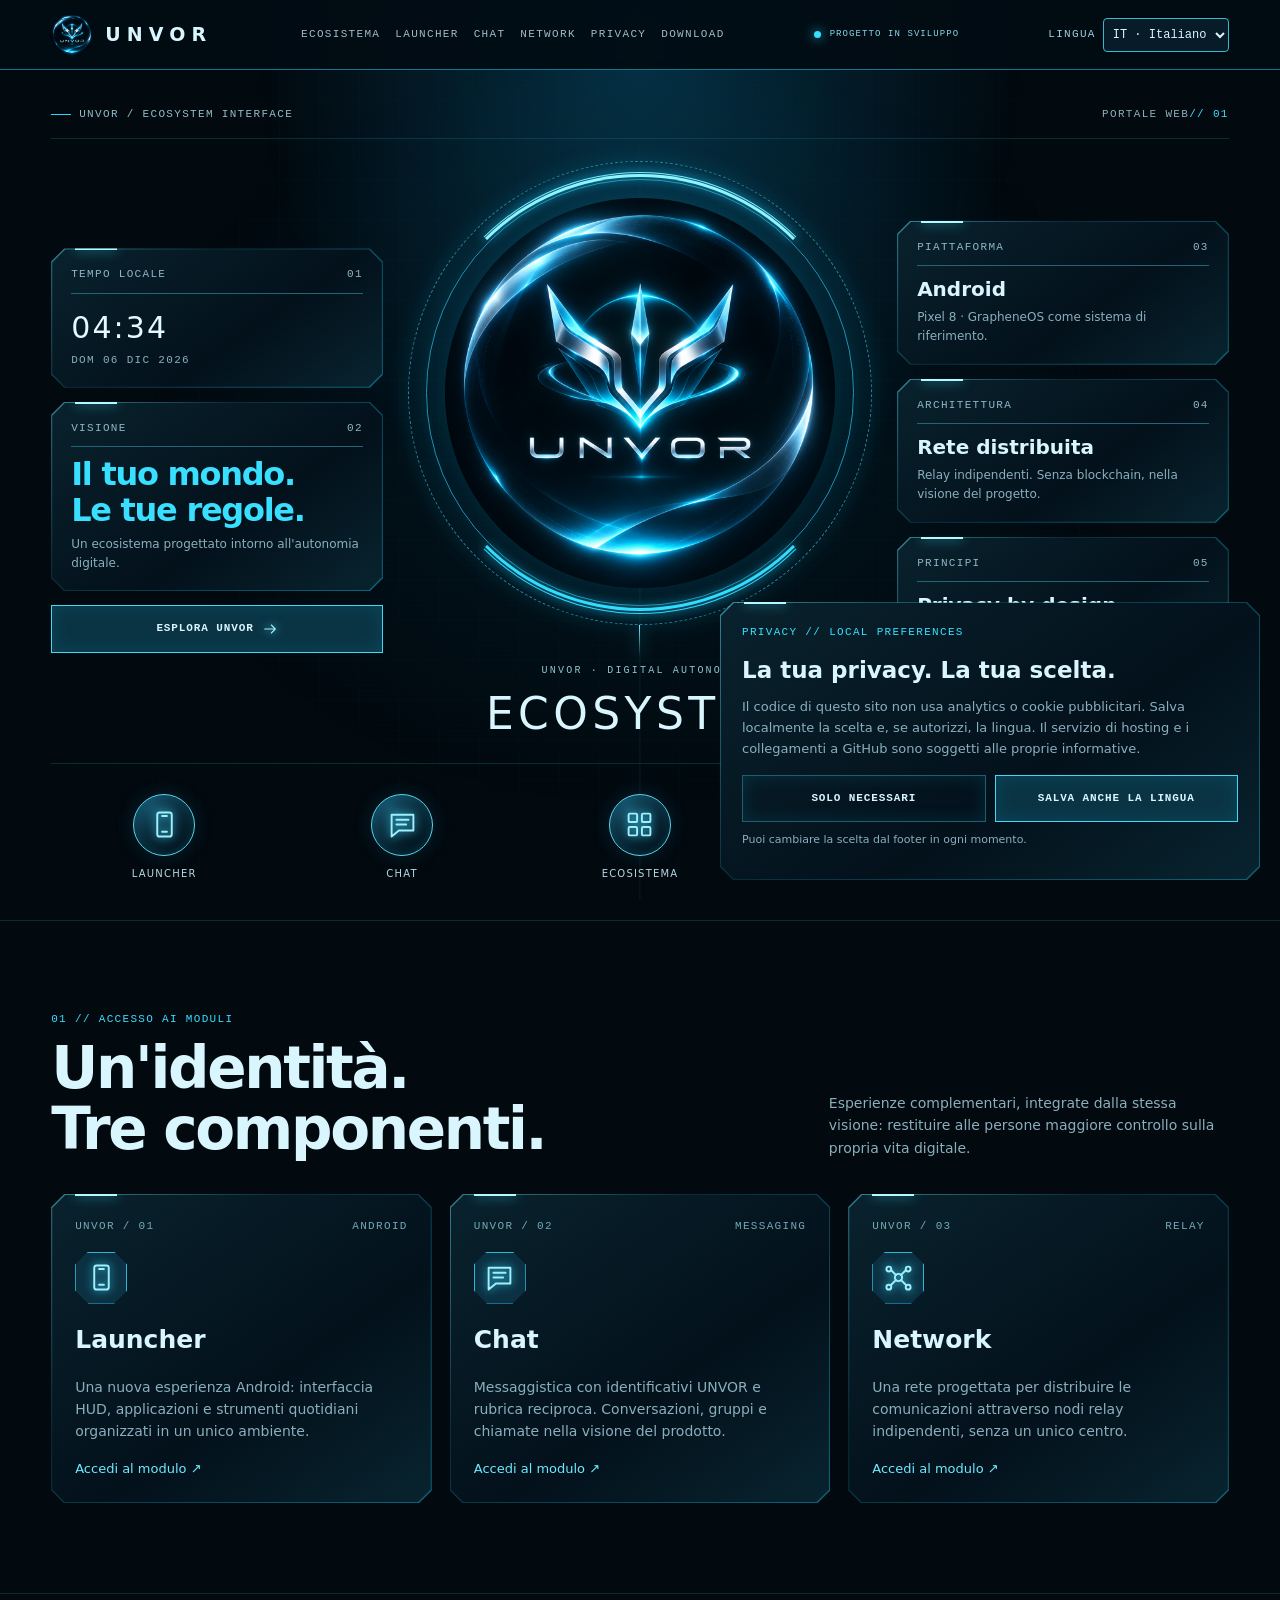
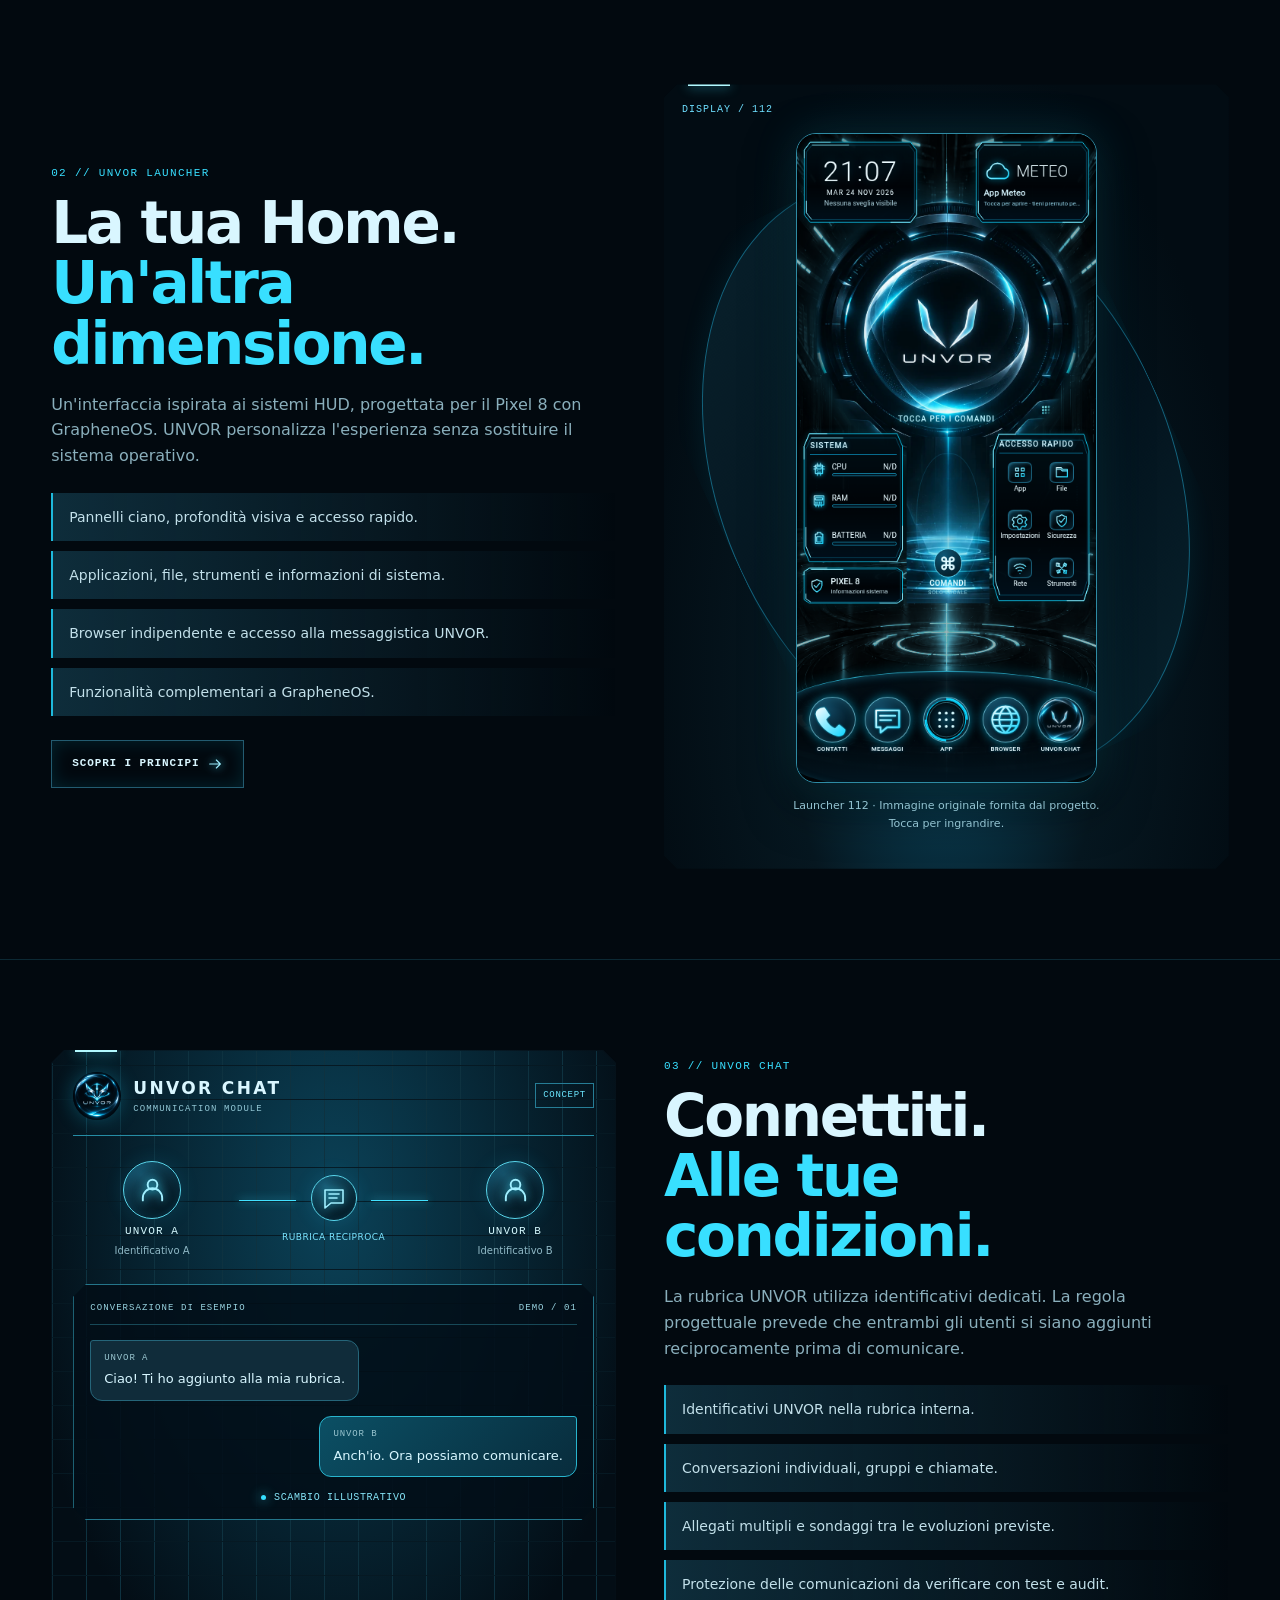
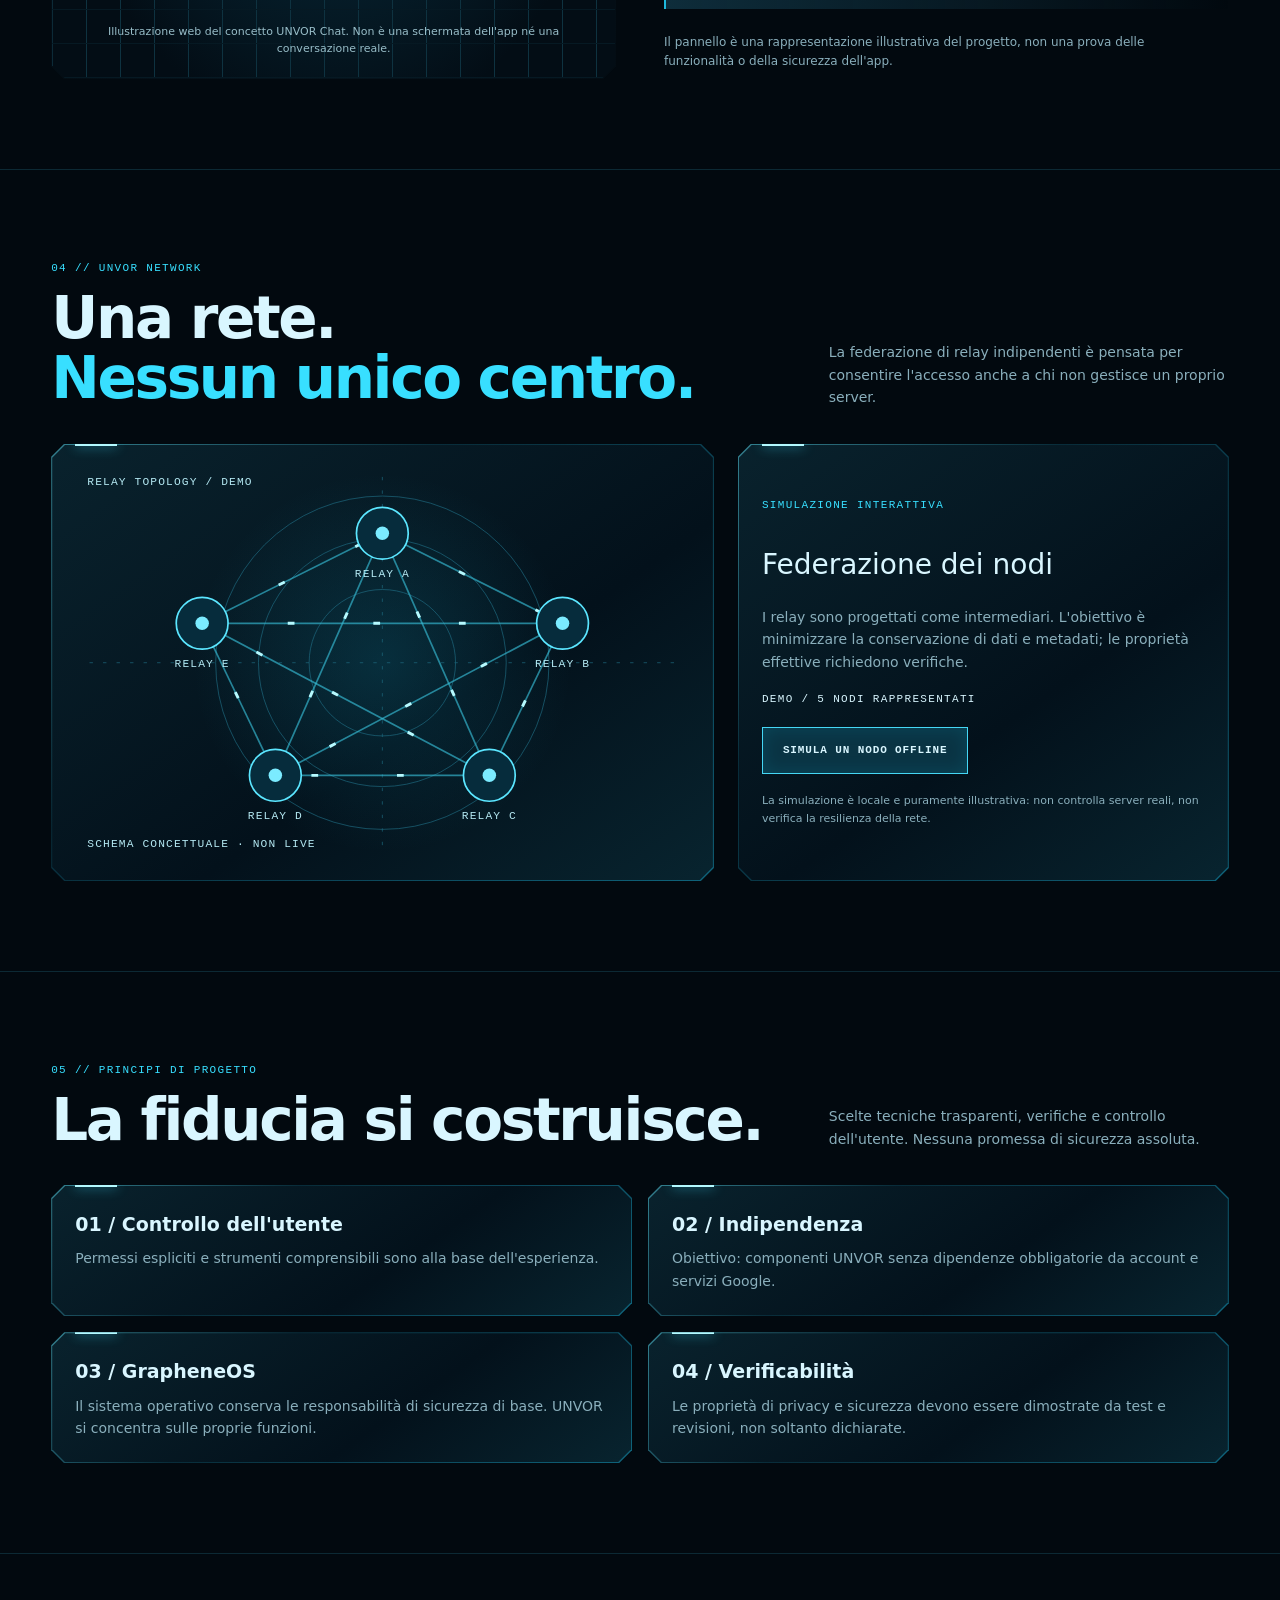
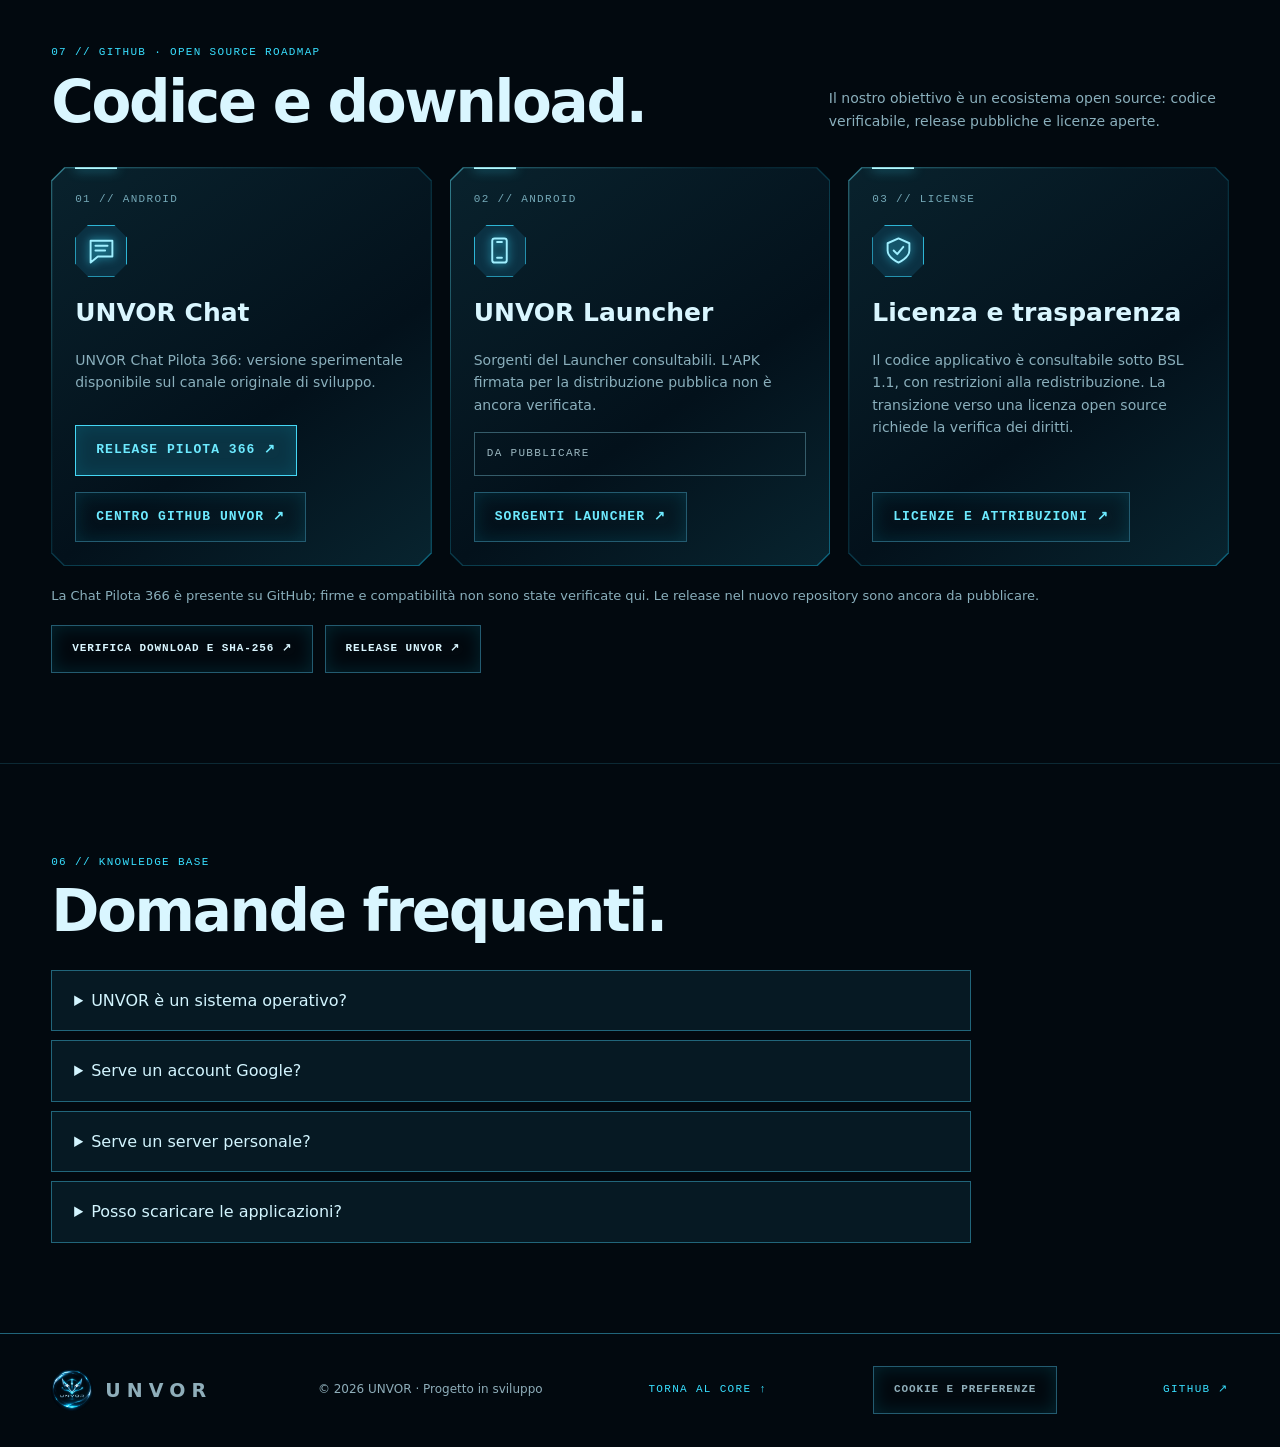
==== commit 9deb09cc: "refactor: separate web sources and add portal validation" ====
--- a/index.html
+++ b/index.html
@@ -1,18 +1,5 @@
 <!DOCTYPE html>
-<html lang="it"><head><meta charset="utf-8"/><meta content="width=device-width,initial-scale=1" name="viewport"/><meta content="#020c14" name="theme-color"/><title>UNVOR — Ecosystem</title><style>
-:root{--bg:#02090f;--panel:#041620;--cyan:#38dfff;--ice:#d9f6ff;--muted:#8aafbc;--line:#167c96;--cut:polygon(13px 0,calc(100% - 13px) 0,100% 13px,100% calc(100% - 13px),calc(100% - 13px) 100%,13px 100%,0 calc(100% - 13px),0 13px);color-scheme:dark}*{box-sizing:border-box}html{scroll-behavior:smooth;scroll-padding-top:90px}body{margin:0;background:var(--bg);color:var(--ice);font:16px/1.6 system-ui,-apple-system,BlinkMacSystemFont,"Segoe UI",sans-serif;overflow-x:hidden}body:before{content:'';position:fixed;inset:0;z-index:-2;background:radial-gradient(ellipse at 50% 5%,#063145 0,transparent 42%),linear-gradient(90deg,transparent 49.9%,#1fc5ef12 50%,transparent 50.1%),repeating-linear-gradient(0deg,transparent 0 39px,#1fc5ef08 40px),repeating-linear-gradient(90deg,transparent 0 39px,#1fc5ef08 40px)}a{color:inherit;text-decoration:none}button{font:inherit;color:inherit;cursor:pointer}button:focus-visible,a:focus-visible,summary:focus-visible{outline:2px solid white;outline-offset:5px}img{max-width:100%;display:block}h1,h2,h3,p{margin:0}p{color:var(--muted)}.wrap{width:min(1360px,92%);margin:auto}.mono,.eyebrow,.status,.label,.nav a,.module-id,.btn{font-family:ui-monospace,SFMono-Regular,Consolas,monospace;letter-spacing:.12em;font-size:11px;text-transform:uppercase}.cyan{color:var(--cyan)}.panel{position:relative;isolation:isolate;padding:24px;clip-path:var(--cut);background:linear-gradient(135deg,#60e8ff88,#12617a66 35%,#1bb2d988 100%)}.panel:before{content:'';position:absolute;inset:1px;clip-path:var(--cut);z-index:-1;background:linear-gradient(145deg,#09222d,#03111b 60%,#08242f)}.panel:after{content:'';height:2px;width:42px;position:absolute;top:0;left:24px;background:#b3f9ff;box-shadow:0 0 12px #39deff}.bar{height:70px;position:sticky;top:0;z-index:20;background:#020c14eF;backdrop-filter:blur(18px);border-bottom:1px solid #13788e}.bar .wrap{height:100%;display:flex;align-items:center;justify-content:space-between;gap:20px}.brand{display:flex;align-items:center;gap:12px;font-size:19px;letter-spacing:.32em;font-weight:650}.brand img{width:42px;height:42px;object-fit:cover;border-radius:50%}.nav{display:flex;align-items:center;gap:25px}.nav a{color:#a1bbc7;white-space:nowrap}.nav a:hover,.nav a.active{color:var(--cyan);text-shadow:0 0 14px #28dfff}.status{display:flex;align-items:center;gap:9px;color:#86d9e7;white-space:nowrap}.dot{width:7px;height:7px;display:inline-block;background:#35dfff;border-radius:50%;box-shadow:0 0 12px #35dfff}.menu{display:none;background:none;border:1px solid var(--line);padding:8px 12px}.hero{min-height:calc(100svh - 70px);display:flex;align-items:center;padding:36px 0 26px;position:relative;isolation:isolate}.hero:before{content:'';position:absolute;inset:0;z-index:-1;background:radial-gradient(ellipse at 50% 42%,#008fbd19,transparent 55%),repeating-linear-gradient(0deg,transparent 0 4px,#00d4ff03 5px);pointer-events:none}.hero-head{display:flex;justify-content:space-between;align-items:center;border-bottom:1px solid #1b77964d;padding-bottom:14px;color:var(--muted)}.hero-grid{display:grid;grid-template-columns:1fr minmax(280px,1.4fr) 1fr;align-items:center;gap:25px;margin:22px 0}.hero-left,.hero-right{display:grid;gap:14px}.micro{padding:18px 20px}.micro .label{color:#90b6c5;display:flex;justify-content:space-between;border-bottom:1px solid #246478;padding-bottom:9px;margin-bottom:10px}.micro strong{font-size:20px;font-weight:550;display:block;line-height:1.3}.micro p{font-size:12px;margin-top:6px}.readout{font-size:30px;font-weight:300;letter-spacing:.07em;color:#e2f9ff;font-variant-numeric:tabular-nums}.hero-title{font-size:clamp(22px,2.5vw,39px);line-height:1.12;font-weight:600;letter-spacing:-.04em}.hero-title span{color:var(--cyan)}.core{text-align:center;position:relative;min-width:0}.reactor{position:relative;aspect-ratio:1;max-width:510px;margin:auto;display:grid;place-items:center;isolation:isolate}.reactor img{width:84%;height:84%;object-fit:contain;border-radius:50%;box-shadow:0 0 55px #00bfff24;z-index:2}.ring{position:absolute;border-radius:50%;inset:4%;border:1px solid #1f92ac;box-shadow:0 0 25px #00d5ff21,inset 0 0 25px #00d5ff12}.ring:after{content:'';position:absolute;inset:-6px;border-radius:50%;border:3px solid transparent;border-top-color:#91f7ff;border-bottom-color:#32dfff;filter:drop-shadow(0 0 6px #27caff);animation:spin 25s linear infinite}.ring.r2{inset:0;border:1px dashed #2c8199}.ring.r2:after{inset:10px;border-width:1px;animation-direction:reverse;animation-duration:38s}.ring.r3{inset:9%;border-color:#4ee3ff44}.ring.r3:after{display:none}.core-caption{letter-spacing:.22em;color:#90c4d1;font-size:10px;margin-top:6px}.core h1{font-size:clamp(22px,3.6vw,44px);letter-spacing:.1em;line-height:1.2;font-weight:500;margin-top:9px}.beam{height:32px;width:1px;margin:auto;background:linear-gradient(#8befff,transparent);box-shadow:0 0 15px #0cdfff}.dock{display:grid;grid-template-columns:repeat(5,1fr);gap:12px;position:relative;padding-top:18px;border-top:1px solid #1b77964d}.dock a{display:flex;align-items:center;justify-content:center;gap:10px;flex-direction:column;text-align:center;padding:12px 5px;font-size:10px;letter-spacing:.12em;text-transform:uppercase;color:#b4d8e5}.dock a:hover .orb,.dock a:focus-visible .orb{box-shadow:0 0 25px #05dfff66,inset 0 0 20px #04dfff55;transform:translateY(-3px)}.orb{width:62px;height:62px;border-radius:50%;border:1px solid #59d7ed;display:grid;place-items:center;background:radial-gradient(circle at 30% 22%,#164e65,#031019 72%);box-shadow:0 0 20px #22c8ff22,inset 0 0 15px #1fb5e844;transition:.25s}.orb svg,.mod-icon svg,.btn svg{width:29px;height:29px;stroke:#a0efff;stroke-width:1.6;stroke-linecap:round;stroke-linejoin:round;fill:none;filter:drop-shadow(0 0 5px #38dfff)}.btn{display:inline-flex;justify-content:center;align-items:center;gap:8px;padding:14px 20px;border:1px solid #45d7f5;background:#0a3444;box-shadow:inset 0 0 18px #0c94b533;transition:.2s;font-weight:650;letter-spacing:.08em}.btn:hover{background:#12627a;color:white}.btn.alt{background:transparent;border-color:#235b70}.btn svg{width:16px;height:16px}.section{padding:90px 0;position:relative;border-top:1px solid #164b5b80}.section-head{display:flex;align-items:flex-end;justify-content:space-between;gap:30px;margin-bottom:35px}.eyebrow{color:var(--cyan);margin-bottom:10px}.section h2{font-weight:550;font-size:clamp(32px,5vw,58px);line-height:1.04;letter-spacing:-.04em}.section-head p{max-width:400px;font-size:14px}.modules{display:grid;grid-template-columns:repeat(3,1fr);gap:18px}.module{min-height:270px;display:flex;flex-direction:column;gap:16px}.module-id{color:#74a8b7;display:flex;justify-content:space-between}.mod-icon{width:52px;height:52px;border:1px solid #2db5d5;background:#0b3143;display:grid;place-items:center;clip-path:var(--cut)}.module h3{font-size:25px;font-weight:550}.module p{font-size:14px;flex:1}.module a{color:#6deaff;font-size:13px;align-self:flex-start}.product{display:grid;grid-template-columns:1fr 1fr;gap:48px;align-items:center}.product h2{margin-bottom:18px}.product p{max-width:550px}.specs{display:grid;gap:10px;margin:24px 0}.spec{padding:13px 16px;border-left:2px solid #1eb9dc;background:linear-gradient(90deg,#0e2d3b,transparent);font-size:14px;color:#c2e0ea}.visual{display:grid;place-items:center;min-height:550px;overflow:hidden;background:radial-gradient(ellipse at 50% 75%,#0b4962 0,#061720 40%,#020c13 76%);position:relative;isolation:isolate}.visual:before{content:'';position:absolute;z-index:-1;inset:10%;border:1px solid #13627c;border-radius:50%;transform:rotate(-25deg);box-shadow:0 0 30px #00dfff14}.visual figure{margin:0;text-align:center;max-width:100%;padding:25px 10px 12px}.screen{border:1px solid #2e8ba4;border-radius:20px;box-shadow:0 0 45px #1cbfe32a,0 20px 50px #0009;max-height:650px;width:auto;object-fit:contain;cursor:zoom-in;margin:auto}.visual figcaption{font-size:11px;color:#93c3d1;max-width:330px;margin:14px auto 0}.visual .corner{position:absolute;top:18px;left:18px;color:#6edfff;font-size:10px;letter-spacing:.1em}.network{display:grid;grid-template-columns:1.35fr 1fr;gap:24px;align-items:stretch}.network-map{min-height:380px;padding:16px;display:grid;place-items:center}.network-map svg{width:100%;max-width:720px;height:auto}.network-map .edge{stroke:#37bcd5;stroke-width:1.5;opacity:.65}.network-map .pulse{stroke:#b6faff;stroke-width:2.6;stroke-dasharray:6 70;animation:flow 3s linear infinite;fill:none}.network-map .node{fill:#062c3c;stroke:#5be6ff;stroke-width:1.5}.network-map .node-dot{fill:#7bebff}.network-map text{fill:#b4e8f2;font:10px monospace;letter-spacing:1px}.network-map .off{opacity:.18}.network-info{display:flex;flex-direction:column;justify-content:center;gap:18px}.network-info h3{font-size:28px;font-weight:500}.network-info p{font-size:14px}.network-info .btn{align-self:flex-start}.privacy{display:grid;grid-template-columns:repeat(2,1fr);gap:16px}.privacy h3{font-size:19px;font-weight:550;margin-bottom:8px}.privacy p{font-size:14px}.faq{display:grid;gap:9px;max-width:920px}.faq details{border:1px solid #21657a;background:#061923;padding:17px 22px}.faq summary{cursor:pointer;color:#d3f5ff;font-weight:500}.faq details p{font-size:14px;margin-top:13px}.footer{border-top:1px solid #20647a;padding:32px 0;color:#8faeba}.footer .wrap{display:flex;justify-content:space-between;align-items:center;gap:20px;flex-wrap:wrap}.footer small{font-size:12px}.zoom{position:fixed;inset:0;background:#000e;z-index:100;display:grid;place-items:center;padding:35px;cursor:zoom-out}.zoom[hidden]{display:none}.zoom img{max-height:89vh;max-width:94vw;object-fit:contain}.zoom button{position:absolute;top:15px;right:15px;border:1px solid #37c7e8;background:#062632;padding:8px 16px}.skip{position:absolute;top:-100px}.skip:focus{top:8px;z-index:100;background:#052635;padding:12px}.kicker{display:flex;align-items:center;gap:8px;color:#92bdc8}.kicker:before{content:'';width:20px;height:1px;background:#26d7ff}.muted{color:var(--muted)}@keyframes spin{to{transform:rotate(360deg)}}@keyframes flow{to{stroke-dashoffset:-152}}@media(max-width:980px){.nav{gap:13px}.bar .status{display:none}.hero-grid{grid-template-columns:1fr 1.2fr 1fr;gap:10px}.micro{padding:12px}.micro strong{font-size:16px}.hero-title{font-size:25px}.product{gap:24px}.section{padding:64px 0}}@media(max-width:720px){.bar .wrap{width:94%}.menu{display:block}.nav{display:none;position:absolute;left:0;right:0;top:70px;background:#04151f;padding:20px;flex-direction:column;align-items:stretch;border-bottom:1px solid #39dfff}.nav.open{display:flex}.hero{min-height:auto;padding:18px 0}.hero-grid{grid-template-columns:1fr 1fr;gap:10px}.core{grid-column:1/-1;grid-row:1}.reactor{max-width:350px}.hero-left,.hero-right{gap:10px}.hero-head{font-size:9px;gap:8px}.hero-title{font-size:21px}.micro p{font-size:11px}.readout{font-size:26px}.dock{gap:3px}.dock a{font-size:8px;letter-spacing:.02em}.orb{width:49px;height:49px}.orb svg{width:23px;height:23px}.section-head{display:block}.section-head p{margin-top:15px}.modules,.product,.network,.privacy{grid-template-columns:1fr}.visual{min-height:0;order:2}.visual .screen{max-height:600px}.module{min-height:220px}.network-map{min-height:250px}.section{padding:50px 0}.hero-left .btn{padding:10px;font-size:9px}.footer .brand{font-size:16px}}@media(prefers-reduced-motion:reduce){*,*:before,*:after{animation:none!important;scroll-behavior:auto!important;transition:none!important}}
-
-/* Communications module: native web UI, not a photograph or app capture. */
-.chat-visual{min-height:550px;padding:22px;display:flex;flex-direction:column;justify-content:center;gap:20px;background:radial-gradient(ellipse at 48% 30%,#0a394b,#06151f 58%,#030c13);overflow:hidden;position:relative;isolation:isolate}
-.chat-visual:before{background:repeating-linear-gradient(0deg,#061923 0px,#061923 1px,transparent 1px,transparent 34px),repeating-linear-gradient(90deg,#0e3240 0px,#0e3240 1px,transparent 1px,transparent 34px),radial-gradient(ellipse at 50% 25%,#0b4258,#030d15 80%)}
-.comm-head{display:flex;align-items:center;gap:12px;padding-bottom:15px;border-bottom:1px solid #268da5;min-width:0}.comm-head img{width:48px;height:48px;border-radius:50%;box-shadow:0 0 20px #15d6ff45}.comm-head strong{display:block;font-size:17px;letter-spacing:.14em;font-weight:600}.comm-head .mono{font-size:9px;color:#92c7d5}.comm-demo{margin-left:auto;white-space:nowrap;font-size:9px;color:#6ce7ff;border:1px solid #267d96;padding:4px 7px;letter-spacing:.08em;font-family:monospace}
-.comm-link{display:grid;grid-template-columns:1fr 1.2fr 1fr;align-items:center;text-align:center;gap:8px;padding:5px 0}.comm-user{display:grid;justify-items:center;gap:6px;min-width:0}.comm-user .orb{width:58px;height:58px}.comm-user b{font:11px ui-monospace,monospace;letter-spacing:.1em;color:#d7faff}.comm-user small{font-size:10px;color:#90b9c6}.comm-linkline{position:relative;display:grid;place-items:center;min-width:0;gap:9px}.comm-linkline:before,.comm-linkline:after{content:'';position:absolute;width:30%;height:1px;background:#42e1ff;top:25px;box-shadow:0 0 8px #32dcff}.comm-linkline:before{left:0}.comm-linkline:after{right:0}.comm-linkline .orb{width:46px;height:46px;z-index:1}.comm-linkline .orb svg{width:24px;height:24px}.comm-linkline small{font-size:9px;letter-spacing:.05em;color:#7ce5ff;text-transform:uppercase}
-.comm-thread{border:1px solid #24758a;background:#020e17d9;clip-path:var(--cut);padding:16px;display:grid;gap:15px}.comm-thread-head{display:flex;justify-content:space-between;gap:8px;padding-bottom:9px;border-bottom:1px solid #174958;color:#9ad5e2;font-size:9px;letter-spacing:.12em;font-family:monospace;text-transform:uppercase}.comm-bubble{max-width:90%;padding:10px 13px;border:1px solid #256579;background:#102c3a;border-radius:3px 12px 12px 12px;color:#d7f6ff;font-size:13px;justify-self:start}.comm-bubble.sent{justify-self:end;background:linear-gradient(135deg,#0b4f64,#082c3c);border-color:#28b5ce;border-radius:12px 3px 12px 12px}.comm-bubble small{display:block;font-size:9px;letter-spacing:.1em;color:#9ac6d0;margin-bottom:4px;font-family:monospace}.comm-functions{display:grid;grid-template-columns:repeat(3,1fr);gap:8px}.comm-function{background:#09232f;border:1px solid #226b80;clip-path:var(--cut);padding:10px 5px;display:grid;justify-items:center;gap:4px;text-align:center;color:#b4e1ec;font-size:10px}.comm-function svg{width:22px;height:22px;fill:none;stroke:#8ae9ff;stroke-width:1.5;stroke-linecap:round;stroke-linejoin:round;filter:drop-shadow(0 0 4px #21d9ff)}.comm-caption{color:#98bdc8;text-align:center;font-size:11px;line-height:1.5}.comm-status{display:flex;align-items:center;justify-content:center;gap:8px;font:10px monospace;color:#85e4f7;letter-spacing:.06em}.comm-status .dot{width:5px;height:5px}
-@media(max-width:720px){.chat-visual{min-height:0;padding:18px 15px;gap:16px;order:2}.comm-user .orb{width:50px;height:50px}.comm-head img{width:40px;height:40px}.comm-head strong{font-size:14px}.comm-thread{padding:12px}.comm-demo{font-size:8px}.comm-linkline:before,.comm-linkline:after{width:25%}}
-
-.lang-control{display:flex;gap:7px;align-items:center;flex-shrink:0}.lang-control select{max-width:138px;color:var(--ice);background:#071c28;border:1px solid #36b8d1;padding:8px 5px;font:12px ui-monospace,monospace;border-radius:4px}.lang-control label{color:#a0cfdd}.bar .wrap{gap:12px}.nav{gap:15px}.bar .status{font-size:9px}.dl-grid .module{min-height:310px}.dl-grid .btn{align-self:flex-start}.dl-pending{border:1px solid #355c6a;padding:12px;color:#9cb8c1}.dl-note{font-size:13px;margin-top:20px}.cookie-box{position:fixed;bottom:20px;right:20px;z-index:90;width:min(540px,calc(100% - 40px));box-shadow:0 0 45px #0dd5ff33;padding:22px}.cookie-box[hidden]{display:none}.cookie-box h3{font-size:23px}.cookie-box p{font-size:13px;margin:9px 0}.cookie-options{display:flex;flex-wrap:wrap;gap:9px;margin:15px 0 4px}.cookie-options button{flex:1}.cookie-note{font-size:11px!important}.dock{grid-template-columns:repeat(5,1fr)}
-@media(max-width:1180px){.bar .status{display:none}.lang-control label{display:none}.nav{gap:12px}}@media(max-width:850px){.bar .wrap{gap:8px}.brand{letter-spacing:.17em}.lang-control select{max-width:115px}.cookie-box{bottom:10px;right:10px;width:calc(100% - 20px)}.cookie-options button{font-size:10px;padding:10px}.dl-grid{grid-template-columns:1fr}}
-</style></head><body id="top"><a class="skip" href="#main"><span data-i18n="t0">Vai al contenuto</span></a><svg aria-hidden="true" style="position:absolute;width:0;height:0"><defs><symbol id="grid" viewbox="0 0 24 24"><rect height="7" rx="1" width="7" x="3" y="3"></rect><rect height="7" rx="1" width="7" x="14" y="3"></rect><rect height="7" rx="1" width="7" x="3" y="14"></rect><rect height="7" rx="1" width="7" x="14" y="14"></rect></symbol><symbol id="phone" viewbox="0 0 24 24"><rect height="20" rx="2" width="12" x="6" y="2"></rect><path d="M10 18h4M10 5h4"></path></symbol><symbol id="chat-icon" viewbox="0 0 24 24"><path d="M3 4h18v13H9l-6 5V4zM7 8h10M7 12h8"></path></symbol><symbol id="network" viewbox="0 0 24 24"><circle cx="12" cy="12" r="3"></circle><circle cx="4" cy="5" r="2"></circle><circle cx="20" cy="5" r="2"></circle><circle cx="4" cy="20" r="2"></circle><circle cx="20" cy="20" r="2"></circle><path d="m6 6 4 4m4 0 4-4M6 18l4-4m4 0 4 4"></path></symbol><symbol id="shield" viewbox="0 0 24 24"><path d="m12 2 9 4v6c0 6-9 10-9 10S3 18 3 12V6zM8 12l3 3 5-6"></path></symbol><symbol id="arrow" viewbox="0 0 24 24"><path d="M4 12h16m-6-6 6 6-6 6"></path></symbol></defs></svg><header class="bar"><div class="wrap"><a class="brand" href="#top"><img alt="" src="assets/logo-unvor.png"/>UNVOR</a><button aria-controls="nav" aria-expanded="false" class="menu"><span data-i18n="t2">MENU ☰</span></button><nav aria-label="Navigazione principale" class="nav" data-aria-label-key="a0" id="nav"><a href="#ecosistema"><span data-i18n="t3">Ecosistema</span></a><a href="#launcher">Launcher</a><a href="#chat">Chat</a><a href="#rete">Network</a><a href="#privacy"><span data-i18n="t7">Privacy</span></a><a href="#download"><span data-i18n="navdl">Download</span></a></nav><span class="status"><i class="dot"></i><span data-i18n="t8">Progetto in sviluppo</span></span><div class="lang-control"><label class="mono" for="lang"><span data-i18n="lang">Lingua</span></label><select aria-label="Lingua / Language / Idioma" id="lang"><option value="it">IT · Italiano</option><option value="en">EN · English</option><option value="es">ES · Español</option></select></div></div></header><main id="main"><section class="hero"><div class="wrap"><div class="hero-head mono"><span class="kicker">UNVOR / Ecosystem interface</span><span><span data-i18n="t10">PORTALE WEB</span><span class="cyan">// 01</span></span></div><div class="hero-grid"><div class="hero-left"><div class="panel micro"><div class="label"><span data-i18n="t12">Tempo locale</span><span>01</span></div><div class="readout" id="clock">--:--</div><div class="mono muted" id="date"><span data-i18n="t15">Ora del dispositivo</span></div></div><div class="panel micro"><div class="label"><span data-i18n="t16">Visione</span><span>02</span></div><h2 class="hero-title"><span data-i18n="t18">Il tuo mondo.</span><br/><span><span data-i18n="t19">Le tue regole.</span></span></h2><p><span data-i18n="t20">Un ecosistema progettato intorno all'autonomia digitale.</span></p></div><a class="btn" href="#ecosistema"><span data-i18n="t21">Esplora UNVOR</span><svg><use href="#arrow"></use></svg></a></div><div class="core"><div class="reactor"><div class="ring r2"></div><div class="ring"></div><div class="ring r3"></div><img alt="Nuovo emblema UNVOR, metallico e ciano" data-alt-key="a2" src="assets/logo-unvor.png"/></div><div class="beam"></div><div class="core-caption mono">UNVOR · DIGITAL AUTONOMY</div><h1>ECOSYSTEM</h1></div><div class="hero-right"><div class="panel micro"><div class="label"><span data-i18n="t24">Piattaforma</span><span>03</span></div><strong>Android</strong><p><span data-i18n="t27">Pixel 8 · GrapheneOS come sistema di riferimento.</span></p></div><div class="panel micro"><div class="label"><span data-i18n="t28">Architettura</span><span>04</span></div><strong><span data-i18n="t30">Rete distribuita</span></strong><p><span data-i18n="t31">Relay indipendenti. Senza blockchain, nella visione del progetto.</span></p></div><div class="panel micro"><div class="label"><span data-i18n="t32">Principi</span><span>05</span></div><strong><span data-i18n="t34">Privacy by design</span></strong><p><span data-i18n="t35">Indipendenza e minimizzazione dei dati come obiettivi.</span></p></div></div></div><nav aria-label="Accesso rapido" class="dock" data-aria-label-key="a1"><a href="#launcher"><span class="orb"><svg><use href="#phone"></use></svg></span>Launcher</a><a href="#chat"><span class="orb"><svg><use href="#chat-icon"></use></svg></span>Chat</a><a href="#ecosistema"><span class="orb"><svg><use href="#grid"></use></svg></span><span data-i18n="t38">Ecosistema</span></a><a href="#rete"><span class="orb"><svg><use href="#network"></use></svg></span>Network</a><a href="#privacy"><span class="orb"><svg><use href="#shield"></use></svg></span><span data-i18n="t40">Privacy</span></a></nav></div></section>
+<html lang="it"><head><meta charset="utf-8"/><meta content="width=device-width,initial-scale=1" name="viewport"/><meta content="#020c14" name="theme-color"/><title>UNVOR — Ecosystem</title><link rel="stylesheet" href="web/hud.css"/></head><body id="top"><a class="skip" href="#main"><span data-i18n="t0">Vai al contenuto</span></a><svg aria-hidden="true" style="position:absolute;width:0;height:0"><defs><symbol id="grid" viewbox="0 0 24 24"><rect height="7" rx="1" width="7" x="3" y="3"></rect><rect height="7" rx="1" width="7" x="14" y="3"></rect><rect height="7" rx="1" width="7" x="3" y="14"></rect><rect height="7" rx="1" width="7" x="14" y="14"></rect></symbol><symbol id="phone" viewbox="0 0 24 24"><rect height="20" rx="2" width="12" x="6" y="2"></rect><path d="M10 18h4M10 5h4"></path></symbol><symbol id="chat-icon" viewbox="0 0 24 24"><path d="M3 4h18v13H9l-6 5V4zM7 8h10M7 12h8"></path></symbol><symbol id="network" viewbox="0 0 24 24"><circle cx="12" cy="12" r="3"></circle><circle cx="4" cy="5" r="2"></circle><circle cx="20" cy="5" r="2"></circle><circle cx="4" cy="20" r="2"></circle><circle cx="20" cy="20" r="2"></circle><path d="m6 6 4 4m4 0 4-4M6 18l4-4m4 0 4 4"></path></symbol><symbol id="shield" viewbox="0 0 24 24"><path d="m12 2 9 4v6c0 6-9 10-9 10S3 18 3 12V6zM8 12l3 3 5-6"></path></symbol><symbol id="arrow" viewbox="0 0 24 24"><path d="M4 12h16m-6-6 6 6-6 6"></path></symbol></defs></svg><header class="bar"><div class="wrap"><a class="brand" href="#top"><img alt="" src="assets/logo-unvor.png"/>UNVOR</a><button aria-controls="nav" aria-expanded="false" class="menu"><span data-i18n="t2">MENU ☰</span></button><nav aria-label="Navigazione principale" class="nav" data-aria-label-key="a0" id="nav"><a href="#ecosistema"><span data-i18n="t3">Ecosistema</span></a><a href="#launcher">Launcher</a><a href="#chat">Chat</a><a href="#rete">Network</a><a href="#privacy"><span data-i18n="t7">Privacy</span></a><a href="#download"><span data-i18n="navdl">Download</span></a></nav><span class="status"><i class="dot"></i><span data-i18n="t8">Progetto in sviluppo</span></span><div class="lang-control"><label class="mono" for="lang"><span data-i18n="lang">Lingua</span></label><select aria-label="Lingua / Language / Idioma" id="lang"><option value="it">IT · Italiano</option><option value="en">EN · English</option><option value="es">ES · Español</option></select></div></div></header><main id="main"><section class="hero"><div class="wrap"><div class="hero-head mono"><span class="kicker">UNVOR / Ecosystem interface</span><span><span data-i18n="t10">PORTALE WEB</span><span class="cyan">// 01</span></span></div><div class="hero-grid"><div class="hero-left"><div class="panel micro"><div class="label"><span data-i18n="t12">Tempo locale</span><span>01</span></div><div class="readout" id="clock">--:--</div><div class="mono muted" id="date"><span data-i18n="t15">Ora del dispositivo</span></div></div><div class="panel micro"><div class="label"><span data-i18n="t16">Visione</span><span>02</span></div><h2 class="hero-title"><span data-i18n="t18">Il tuo mondo.</span><br/><span><span data-i18n="t19">Le tue regole.</span></span></h2><p><span data-i18n="t20">Un ecosistema progettato intorno all'autonomia digitale.</span></p></div><a class="btn" href="#ecosistema"><span data-i18n="t21">Esplora UNVOR</span><svg><use href="#arrow"></use></svg></a></div><div class="core"><div class="reactor"><div class="ring r2"></div><div class="ring"></div><div class="ring r3"></div><img alt="Nuovo emblema UNVOR, metallico e ciano" data-alt-key="a2" src="assets/logo-unvor.png"/></div><div class="beam"></div><div class="core-caption mono">UNVOR · DIGITAL AUTONOMY</div><h1>ECOSYSTEM</h1></div><div class="hero-right"><div class="panel micro"><div class="label"><span data-i18n="t24">Piattaforma</span><span>03</span></div><strong>Android</strong><p><span data-i18n="t27">Pixel 8 · GrapheneOS come sistema di riferimento.</span></p></div><div class="panel micro"><div class="label"><span data-i18n="t28">Architettura</span><span>04</span></div><strong><span data-i18n="t30">Rete distribuita</span></strong><p><span data-i18n="t31">Relay indipendenti. Senza blockchain, nella visione del progetto.</span></p></div><div class="panel micro"><div class="label"><span data-i18n="t32">Principi</span><span>05</span></div><strong><span data-i18n="t34">Privacy by design</span></strong><p><span data-i18n="t35">Indipendenza e minimizzazione dei dati come obiettivi.</span></p></div></div></div><nav aria-label="Accesso rapido" class="dock" data-aria-label-key="a1"><a href="#launcher"><span class="orb"><svg><use href="#phone"></use></svg></span>Launcher</a><a href="#chat"><span class="orb"><svg><use href="#chat-icon"></use></svg></span>Chat</a><a href="#ecosistema"><span class="orb"><svg><use href="#grid"></use></svg></span><span data-i18n="t38">Ecosistema</span></a><a href="#rete"><span class="orb"><svg><use href="#network"></use></svg></span>Network</a><a href="#privacy"><span class="orb"><svg><use href="#shield"></use></svg></span><span data-i18n="t40">Privacy</span></a></nav></div></section>
 <section class="section" id="ecosistema"><div class="wrap"><div class="section-head"><div><div class="eyebrow"><span data-i18n="t41">01 // Accesso ai moduli</span></div><h2><span data-i18n="t42">Un'identità.</span><br/><span data-i18n="t43">Tre componenti.</span></h2></div><p><span data-i18n="t44">Esperienze complementari, integrate dalla stessa visione: restituire alle persone maggiore controllo sulla propria vita digitale.</span></p></div><div class="modules"><article class="panel module"><div class="module-id">UNVOR / 01 <span>ANDROID</span></div><span class="mod-icon"><svg><use href="#phone"></use></svg></span><h3>Launcher</h3><p><span data-i18n="t48">Una nuova esperienza Android: interfaccia HUD, applicazioni e strumenti quotidiani organizzati in un unico ambiente.</span></p><a href="#launcher"><span data-i18n="t49">Accedi al modulo ↗</span></a></article><article class="panel module"><div class="module-id">UNVOR / 02 <span>MESSAGING</span></div><span class="mod-icon"><svg><use href="#chat-icon"></use></svg></span><h3>Chat</h3><p><span data-i18n="t53">Messaggistica con identificativi UNVOR e rubrica reciproca. Conversazioni, gruppi e chiamate nella visione del prodotto.</span></p><a href="#chat"><span data-i18n="t54">Accedi al modulo ↗</span></a></article><article class="panel module"><div class="module-id">UNVOR / 03 <span>RELAY</span></div><span class="mod-icon"><svg><use href="#network"></use></svg></span><h3>Network</h3><p><span data-i18n="t58">Una rete progettata per distribuire le comunicazioni attraverso nodi relay indipendenti, senza un unico centro.</span></p><a href="#rete"><span data-i18n="t59">Accedi al modulo ↗</span></a></article></div></div></section>
 <section class="section" id="launcher"><div class="wrap product"><div><div class="eyebrow">02 // UNVOR Launcher</div><h2><span data-i18n="t61">La tua Home.</span><br/><span class="cyan"><span data-i18n="t62">Un'altra dimensione.</span></span></h2><p><span data-i18n="t63">Un'interfaccia ispirata ai sistemi HUD, progettata per il Pixel 8 con GrapheneOS. UNVOR personalizza l'esperienza senza sostituire il sistema operativo.</span></p><div class="specs"><div class="spec"><span data-i18n="t64">Pannelli ciano, profondità visiva e accesso rapido.</span></div><div class="spec"><span data-i18n="t65">Applicazioni, file, strumenti e informazioni di sistema.</span></div><div class="spec"><span data-i18n="t66">Browser indipendente e accesso alla messaggistica UNVOR.</span></div><div class="spec"><span data-i18n="t67">Funzionalità complementari a GrapheneOS.</span></div></div><a class="btn alt" href="#privacy"><span data-i18n="t68">Scopri i principi</span><svg><use href="#arrow"></use></svg></a></div><div class="panel visual"><span class="corner mono">DISPLAY / 112</span><figure><img alt="Schermata originale UNVOR Launcher 112" aria-label="Ingrandisci schermata Launcher 112" class="screen" data-alt-key="a3" data-aria-label-key="a4" role="button" src="assets/launcher-112.png" tabindex="0"/><figcaption><span data-i18n="t70">Launcher 112 · Immagine originale fornita dal progetto. Tocca per ingrandire.</span></figcaption></figure></div></div></section>
 <section class="section" id="chat"><div class="wrap product"><div aria-label="Visualizzazione illustrativa della comunicazione UNVOR" class="panel chat-visual" data-aria-label-key="a5">
@@ -22,18 +9,4 @@
 <div class="comm-functions"><div class="comm-function"><svg><use href="#chat-icon"></use></svg><span data-i18n="t86">Messaggi</span></div><div class="comm-function"><svg viewbox="0 0 24 24"><circle cx="9" cy="7" r="3"></circle><path d="M2 21v-3a7 7 0 0 1 14 0v3M17 4a3 3 0 0 1 0 6M22 21v-3a6 6 0 0 0-4-6"></path></svg><span data-i18n="t87">Gruppi</span></div><div class="comm-function"><svg><use href="#phone"></use></svg><span data-i18n="t88">Chiamate</span></div></div>
 <div class="comm-caption"><span data-i18n="t89">Illustrazione web del concetto UNVOR Chat. Non è una schermata dell'app né una conversazione reale.</span></div></div><div><div class="eyebrow">03 // UNVOR Chat</div><h2><span data-i18n="t91">Connettiti.</span><br/><span class="cyan"><span data-i18n="t92">Alle tue condizioni.</span></span></h2><p><span data-i18n="t93">La rubrica UNVOR utilizza identificativi dedicati. La regola progettuale prevede che entrambi gli utenti si siano aggiunti reciprocamente prima di comunicare.</span></p><div class="specs"><div class="spec"><span data-i18n="t94">Identificativi UNVOR nella rubrica interna.</span></div><div class="spec"><span data-i18n="t95">Conversazioni individuali, gruppi e chiamate.</span></div><div class="spec"><span data-i18n="t96">Allegati multipli e sondaggi tra le evoluzioni previste.</span></div><div class="spec"><span data-i18n="t97">Protezione delle comunicazioni da verificare con test e audit.</span></div></div><p style="font-size:12px"><span data-i18n="t98">Il pannello è una rappresentazione illustrativa del progetto, non una prova delle funzionalità o della sicurezza dell'app.</span></p></div></div></section>
 <section class="section" id="rete"><div class="wrap"><div class="section-head"><div><div class="eyebrow">04 // UNVOR Network</div><h2><span data-i18n="t100">Una rete.</span><br/><span class="cyan"><span data-i18n="t101">Nessun unico centro.</span></span></h2></div><p><span data-i18n="t102">La federazione di relay indipendenti è pensata per consentire l'accesso anche a chi non gestisce un proprio server.</span></p></div><div class="network"><div class="panel network-map"><svg aria-label="Schema dimostrativo di cinque nodi relay collegati" data-aria-label-key="a6" role="img" viewbox="0 0 560 360"><defs><radialgradient id="halo"><stop stop-color="#159ab8" stop-opacity=".2"></stop><stop offset="1" stop-color="#159ab8" stop-opacity="0"></stop></radialgradient></defs><circle cx="280" cy="180" fill="url(#halo)" r="168"></circle><g fill="none" stroke="#1e6b80" stroke-width=".6"><circle cx="280" cy="180" r="148"></circle><circle cx="280" cy="180" r="110"></circle><circle cx="280" cy="180" r="65"></circle><path d="M20 180h520M280 15v330" stroke-dasharray="3 9"></path></g><g id="edges"></g><g id="nodes"></g><text x="18" y="22">RELAY TOPOLOGY / DEMO</text><text data-i18n="t104" x="18" y="344">SCHEMA CONCETTUALE · NON LIVE</text></svg></div><div class="panel network-info"><div class="eyebrow"><span data-i18n="t105">Simulazione interattiva</span></div><h3><span data-i18n="t106">Federazione dei nodi</span></h3><p><span data-i18n="t107">I relay sono progettati come intermediari. L'obiettivo è minimizzare la conservazione di dati e metadati; le proprietà effettive richiedono verifiche.</span></p><div aria-live="polite" class="mono" data-i18n="t108" id="netStatus">DEMO / 5 NODI RAPPRESENTATI</div><button class="btn" data-i18n="t109" id="simulate">Simula un nodo offline</button><p style="font-size:11px"><span data-i18n="t110">La simulazione è locale e puramente illustrativa: non controlla server reali, non verifica la resilienza della rete.</span></p></div></div></div></section>
-<section class="section" id="privacy"><div class="wrap"><div class="section-head"><div><div class="eyebrow"><span data-i18n="t111">05 // Principi di progetto</span></div><h2><span data-i18n="t112">La fiducia si costruisce.</span></h2></div><p><span data-i18n="t113">Scelte tecniche trasparenti, verifiche e controllo dell'utente. Nessuna promessa di sicurezza assoluta.</span></p></div><div class="privacy"><article class="panel"><h3><span data-i18n="t114">01 / Controllo dell'utente</span></h3><p><span data-i18n="t115">Permessi espliciti e strumenti comprensibili sono alla base dell'esperienza.</span></p></article><article class="panel"><h3><span data-i18n="t116">02 / Indipendenza</span></h3><p><span data-i18n="t117">Obiettivo: componenti UNVOR senza dipendenze obbligatorie da account e servizi Google.</span></p></article><article class="panel"><h3>03 / GrapheneOS</h3><p><span data-i18n="t119">Il sistema operativo conserva le responsabilità di sicurezza di base. UNVOR si concentra sulle proprie funzioni.</span></p></article><article class="panel"><h3><span data-i18n="t120">04 / Verificabilità</span></h3><p><span data-i18n="t121">Le proprietà di privacy e sicurezza devono essere dimostrate da test e revisioni, non soltanto dichiarate.</span></p></article></div></div></section><section class="section" id="download"><div class="wrap"><div class="section-head"><div><div class="eyebrow">07 // GITHUB · OPEN SOURCE ROADMAP</div><h2><span data-i18n="dlhead">Codice e download.</span></h2></div><p><span data-i18n="dlintro">Il nostro obiettivo è un ecosistema open source: codice verificabile, release pubbliche e licenze aperte.</span></p></div><div class="modules dl-grid"><article class="panel module"><div class="module-id">01 // ANDROID</div><div class="mod-icon"><svg><use href="#chat-icon"></use></svg></div><h3>UNVOR Chat</h3><p><span data-i18n="chatdl">UNVOR Chat Pilota 366: versione sperimentale disponibile sul canale originale di sviluppo.</span></p><a class="btn" href="https://github.com/Jabo86/ultron-android/releases/tag/ratchet-pilot-66" rel="noopener noreferrer" target="_blank"><span data-i18n="releases">Release Pilota 366 ↗</span></a><a class="btn alt" href="https://github.com/Jabo86/UNVOR" rel="noopener noreferrer" target="_blank"><span data-i18n="source">Centro GitHub UNVOR ↗</span></a></article><article class="panel module"><div class="module-id">02 // ANDROID</div><div class="mod-icon"><svg><use href="#phone"></use></svg></div><h3>UNVOR Launcher</h3><p><span data-i18n="launchdl">Sorgenti del Launcher consultabili. L'APK firmata per la distribuzione pubblica non è ancora verificata.</span></p><span class="dl-pending mono"><span data-i18n="pending">Da pubblicare</span></span><a class="btn alt" href="https://github.com/Jabo86/ultron-android/tree/fix/unvor-launcher/unvor-launcher" rel="noopener noreferrer" target="_blank"><span data-i18n="launchsource">Sorgenti Launcher ↗</span></a></article><article class="panel module"><div class="module-id">03 // LICENSE</div><div class="mod-icon"><svg><use href="#shield"></use></svg></div><h3><span data-i18n="lictitle">Licenza e trasparenza</span></h3><p><span data-i18n="licdesc">Il codice applicativo è consultabile sotto BSL 1.1, con restrizioni alla redistribuzione. La transizione verso una licenza open source richiede la verifica dei diritti.</span></p><a class="btn alt" href="https://github.com/Jabo86/UNVOR/blob/main/docs/LICENSING.md" rel="noopener noreferrer" target="_blank"><span data-i18n="license">Licenze e attribuzioni ↗</span></a></article></div><p class="dl-note"><span data-i18n="dlwarn">La Chat Pilota 366 è presente su GitHub; firme e compatibilità non sono state verificate qui. Le release nel nuovo repository sono ancora da pubblicare.</span></p><div style="display:flex;flex-wrap:wrap;gap:12px;margin-top:18px"><a class="btn alt" href="https://github.com/Jabo86/UNVOR/blob/main/docs/DOWNLOADS.md"><span data-i18n="verifydl">Verifica download e SHA-256 ↗</span></a><a class="btn alt" href="https://github.com/Jabo86/UNVOR/releases"><span data-i18n="newreleases">Release UNVOR ↗</span></a></div></div></section><section class="section" id="faq"><div class="wrap"><div class="eyebrow">06 // Knowledge base</div><h2 style="margin-bottom:28px"><span data-i18n="t123">Domande frequenti.</span></h2><div class="faq"><details><summary><span data-i18n="t124">UNVOR è un sistema operativo?</span></summary><p><span data-i18n="t125">No. Il progetto comprende un launcher Android, una chat e una rete di relay. GrapheneOS è il sistema di riferimento sul Pixel 8.</span></p></details><details><summary><span data-i18n="t126">Serve un account Google?</span></summary><p><span data-i18n="t127">L'obiettivo è offrire componenti utilizzabili senza account Google o dipendenze obbligatorie dai suoi servizi.</span></p></details><details><summary><span data-i18n="t128">Serve un server personale?</span></summary><p><span data-i18n="t129">Nella configurazione prevista sarà possibile utilizzare nodi pubblici; la disponibilità dipenderà dal rilascio della rete.</span></p></details><details><summary><span data-i18n="t130">Posso scaricare le applicazioni?</span></summary><p><span data-i18n="t131">Consulta la sezione Download per il repository pubblico e la pagina delle release. La disponibilità degli APK non è stata verificata.</span></p></details></div></div></section></main><footer class="footer"><div class="wrap"><a class="brand" href="#top"><img alt="" src="assets/logo-unvor.png"/>UNVOR</a><small><span data-i18n="t133">© 2026 UNVOR · Progetto in sviluppo</span></small><a class="mono cyan" href="#top"><span data-i18n="t134">Torna al core ↑</span></a><button class="btn alt" id="cookie-open"><span data-i18n="cookieopen">Cookie e preferenze</span></button><a class="mono cyan" href="https://github.com/Jabo86/UNVOR" rel="noopener noreferrer" target="_blank">GITHUB ↗</a></div></footer><div aria-label="Schermata ingrandita" aria-modal="true" class="zoom" data-aria-label-key="a7" hidden="" id="zoom" role="dialog"><button aria-label="Chiudi anteprima" data-aria-label-key="a8"><span data-i18n="t135">Chiudi ×</span></button><img alt=""/></div><aside aria-labelledby="cookie-title" class="cookie-box panel" hidden="" id="cookie-box"><div class="eyebrow">PRIVACY // LOCAL PREFERENCES</div><h3 id="cookie-title"><span data-i18n="cookiehead">La tua privacy. La tua scelta.</span></h3><p><span data-i18n="cookieinfo">Il codice di questo sito non usa analytics o cookie pubblicitari. Salva localmente la scelta e, se autorizzi, la lingua. Il servizio di hosting e i collegamenti a GitHub sono soggetti alle proprie informative.</span></p><div class="cookie-options"><button class="btn alt" id="cookie-no"><span data-i18n="cookieno">Solo necessari</span></button><button class="btn" id="cookie-yes"><span data-i18n="cookieyes">Salva anche la lingua</span></button></div><p class="cookie-note"><span data-i18n="cookienote">Puoi cambiare la scelta dal footer in ogni momento.</span></p></aside><script>
-'use strict';const $=s=>document.querySelector(s);const menu=$('.menu'),nav=$('#nav');menu.addEventListener('click',()=>{let v=nav.classList.toggle('open');menu.setAttribute('aria-expanded',v)});nav.querySelectorAll('a').forEach(a=>a.addEventListener('click',()=>{nav.classList.remove('open');menu.setAttribute('aria-expanded','false')}));function time(){let d=new Date();$('#clock').textContent=new Intl.DateTimeFormat(document.documentElement.lang,{hour:'2-digit',minute:'2-digit'}).format(d);$('#date').textContent=new Intl.DateTimeFormat(document.documentElement.lang,{weekday:'short',day:'2-digit',month:'short',year:'numeric'}).format(d)}time();setInterval(time,1000);let last;const zoom=$('#zoom');function show(img){last=img;zoom.querySelector('img').src=img.src;zoom.querySelector('img').alt=img.alt;zoom.hidden=false;document.body.style.overflow='hidden';zoom.querySelector('button').focus()}function hide(){zoom.hidden=true;document.body.style.overflow='';last?.focus()}document.querySelectorAll('.screen').forEach(img=>{img.addEventListener('click',()=>show(img));img.addEventListener('keydown',e=>{if(e.key==='Enter'||e.key===' '){e.preventDefault();show(img)}})});zoom.addEventListener('click',hide);document.addEventListener('keydown',e=>{if(!zoom.hidden){if(e.key==='Escape')hide();if(e.key==='Tab'){e.preventDefault();zoom.querySelector('button').focus()}}});let offline=false;const pts=[[280,65],[440,145],[375,280],[185,280],[120,145]],edges=[[0,1],[1,2],[2,3],[3,4],[4,0],[0,2],[1,3],[2,4],[3,0],[4,1]];const ns='http://www.w3.org/2000/svg';function svg(tag,attrs,parent){const e=document.createElementNS(ns,tag);for(let [k,v] of Object.entries(attrs))e.setAttribute(k,v);parent.appendChild(e);return e}function draw(){let ep=$('#edges'),np=$('#nodes');ep.replaceChildren();np.replaceChildren();edges.forEach(([a,b])=>{const [x1,y1]=pts[a],[x2,y2]=pts[b],off=offline&&(a===1||b===1);let props={x1,y1,x2,y2};svg('line',{...props,class:'edge'+(off?' off':'')},ep);if(!off)svg('line',{...props,class:'pulse'},ep)});pts.forEach(([x,y],i)=>{let g=svg('g',{class:offline&&i===1?'off':''},np);svg('circle',{cx:x,cy:y,r:23,class:'node'},g);svg('circle',{cx:x,cy:y,r:6,class:'node-dot'},g);let t=svg('text',{x,y:y+39,'text-anchor':'middle'},g);t.textContent='RELAY '+String.fromCharCode(65+i)})}draw();$('#simulate').addEventListener('click',()=>{offline=!offline;draw();updateNetworkText()});if('IntersectionObserver'in window){const io=new IntersectionObserver(entries=>{entries.forEach(e=>{if(e.isIntersecting){nav.querySelectorAll('a').forEach(a=>a.classList.toggle('active',a.hash==='#'+e.target.id))}})},{rootMargin:'-20% 0px -55% 0px'});document.querySelectorAll('section[id]').forEach(s=>io.observe(s))}
-
-const translations={"t0":["Vai al contenuto","Skip to content","Ir al contenido"],"t2":["MENU ☰","MENU ☰","MENÚ ☰"],"t3":["Ecosistema","Ecosystem","Ecosistema"],"t7":["Privacy","Privacy","Privacidad"],"t8":["Progetto in sviluppo","Project in development","Proyecto en desarrollo"],"t10":["PORTALE WEB","WEB PORTAL","PORTAL WEB"],"t12":["Tempo locale","Local time","Hora local"],"t15":["Ora del dispositivo","Device time","Hora del dispositivo"],"t16":["Visione","Vision","Visión"],"t18":["Il tuo mondo.","Your world.","Tu mundo."],"t19":["Le tue regole.","Your rules.","Tus reglas."],"t20":["Un ecosistema progettato intorno all'autonomia digitale.","An ecosystem designed around digital autonomy.","Un ecosistema diseñado en torno a la autonomía digital."],"t21":["Esplora UNVOR","Explore UNVOR","Explora UNVOR"],"t24":["Piattaforma","Platform","Plataforma"],"t27":["Pixel 8 · GrapheneOS come sistema di riferimento.","Pixel 8 · GrapheneOS as the reference system.","Pixel 8 · GrapheneOS como sistema de referencia."],"t28":["Architettura","Architecture","Arquitectura"],"t30":["Rete distribuita","Distributed network","Red distribuida"],"t31":["Relay indipendenti. Senza blockchain, nella visione del progetto.","Independent relays. No blockchain in the project vision.","Relés independientes. Sin blockchain en la visión del proyecto."],"t32":["Principi","Principles","Principios"],"t34":["Privacy by design","Privacy by design","Privacidad desde el diseño"],"t35":["Indipendenza e minimizzazione dei dati come obiettivi.","Independence and data minimisation as goals.","Independencia y minimización de datos como objetivos."],"t38":["Ecosistema","Ecosystem","Ecosistema"],"t40":["Privacy","Privacy","Privacidad"],"t41":["01 // Accesso ai moduli","01 // Module access","01 // Acceso a módulos"],"t42":["Un'identità.","One identity.","Una identidad."],"t43":["Tre componenti.","Three components.","Tres componentes."],"t44":["Esperienze complementari, integrate dalla stessa visione: restituire alle persone maggiore controllo sulla propria vita digitale.","Complementary experiences united by one vision: giving people more control over their digital lives.","Experiencias complementarias unidas por una visión: devolver a las personas el control de su vida digital."],"t48":["Una nuova esperienza Android: interfaccia HUD, applicazioni e strumenti quotidiani organizzati in un unico ambiente.","A new Android experience: a HUD interface, apps and everyday tools in one environment.","Una nueva experiencia Android: interfaz HUD, aplicaciones y herramientas cotidianas en un entorno único."],"t49":["Accedi al modulo ↗","Open module ↗","Abrir módulo ↗"],"t53":["Messaggistica con identificativi UNVOR e rubrica reciproca. Conversazioni, gruppi e chiamate nella visione del prodotto.","Messaging with UNVOR IDs and mutual contacts. Conversations, groups and calls are part of the product vision.","Mensajería con identificadores UNVOR y contactos recíprocos. Conversaciones, grupos y llamadas forman parte de la visión del producto."],"t54":["Accedi al modulo ↗","Open module ↗","Abrir módulo ↗"],"t58":["Una rete progettata per distribuire le comunicazioni attraverso nodi relay indipendenti, senza un unico centro.","A network designed to distribute communications through independent relay nodes, without a single centre.","Una red diseñada para distribuir comunicaciones mediante nodos de retransmisión independientes, sin un único centro."],"t59":["Accedi al modulo ↗","Open module ↗","Abrir módulo ↗"],"t61":["La tua Home.","Your home screen.","Tu pantalla de inicio."],"t62":["Un'altra dimensione.","Another dimension.","Otra dimensión."],"t63":["Un'interfaccia ispirata ai sistemi HUD, progettata per il Pixel 8 con GrapheneOS. UNVOR personalizza l'esperienza senza sostituire il sistema operativo.","An interface inspired by HUD systems, designed for Pixel 8 with GrapheneOS. UNVOR personalises the experience without replacing the operating system.","Una interfaz inspirada en sistemas HUD, diseñada para Pixel 8 con GrapheneOS. UNVOR personaliza la experiencia sin sustituir el sistema operativo."],"t64":["Pannelli ciano, profondità visiva e accesso rapido.","Cyan panels, visual depth and quick access.","Paneles cian, profundidad visual y acceso rápido."],"t65":["Applicazioni, file, strumenti e informazioni di sistema.","Apps, files, tools and system information.","Aplicaciones, archivos, herramientas e información del sistema."],"t66":["Browser indipendente e accesso alla messaggistica UNVOR.","Independent browser and access to UNVOR messaging.","Navegador independiente y acceso a la mensajería UNVOR."],"t67":["Funzionalità complementari a GrapheneOS.","Features complementary to GrapheneOS.","Funciones complementarias a GrapheneOS."],"t68":["Scopri i principi","Discover the principles","Descubre los principios"],"t70":["Launcher 112 · Immagine originale fornita dal progetto. Tocca per ingrandire.","Launcher 112 · Original image supplied by the project. Tap to enlarge.","Launcher 112 · Imagen original del proyecto. Pulsa para ampliar."],"t72":["COMMUNICATION MODULE","COMMUNICATION MODULE","MÓDULO DE COMUNICACIÓN"],"t73":["CONCEPT","CONCEPT","CONCEPTO"],"t75":["Identificativo A","ID A","Identificador A"],"t76":["Rubrica reciproca","Mutual contacts","Contactos recíprocos"],"t78":["Identificativo B","ID B","Identificador B"],"t79":["Conversazione di esempio","Example conversation","Conversación de ejemplo"],"t82":["Ciao! Ti ho aggiunto alla mia rubrica.","Hi! I've added you to my contacts.","¡Hola! Te he añadido a mis contactos."],"t84":["Anch'io. Ora possiamo comunicare.","I've added you too. Now we can communicate.","Yo también. Ahora podemos comunicarnos."],"t85":["SCAMBIO ILLUSTRATIVO","ILLUSTRATIVE EXCHANGE","INTERCAMBIO ILUSTRATIVO"],"t86":["Messaggi","Messages","Mensajes"],"t87":["Gruppi","Groups","Grupos"],"t88":["Chiamate","Calls","Llamadas"],"t89":["Illustrazione web del concetto UNVOR Chat. Non è una schermata dell'app né una conversazione reale.","Web illustration of the UNVOR Chat concept. Not an app screenshot or a real conversation.","Ilustración web del concepto UNVOR Chat. No es una captura de la aplicación ni una conversación real."],"t91":["Connettiti.","Connect.","Conéctate."],"t92":["Alle tue condizioni.","On your terms.","A tu manera."],"t93":["La rubrica UNVOR utilizza identificativi dedicati. La regola progettuale prevede che entrambi gli utenti si siano aggiunti reciprocamente prima di comunicare.","UNVOR contacts use dedicated IDs. The design requires both users to add each other before communicating.","Los contactos UNVOR utilizan identificadores propios. El diseño requiere que ambos usuarios se añadan antes de comunicarse."],"t94":["Identificativi UNVOR nella rubrica interna.","UNVOR IDs in the internal contacts list.","Identificadores UNVOR en la agenda interna."],"t95":["Conversazioni individuali, gruppi e chiamate.","Individual conversations, groups and calls.","Conversaciones individuales, grupos y llamadas."],"t96":["Allegati multipli e sondaggi tra le evoluzioni previste.","Multiple attachments and polls among planned developments.","Adjuntos múltiples y encuestas entre las mejoras previstas."],"t97":["Protezione delle comunicazioni da verificare con test e audit.","Communication protection to be verified through tests and audits.","Protección de las comunicaciones pendiente de pruebas y auditorías."],"t98":["Il pannello è una rappresentazione illustrativa del progetto, non una prova delle funzionalità o della sicurezza dell'app.","This panel illustrates the project; it does not demonstrate the app's features or security.","Este panel ilustra el proyecto; no demuestra las funciones ni la seguridad de la aplicación."],"t100":["Una rete.","One network.","Una red."],"t101":["Nessun unico centro.","No single centre.","Sin un único centro."],"t102":["La federazione di relay indipendenti è pensata per consentire l'accesso anche a chi non gestisce un proprio server.","The federation of independent relays is intended to allow access without running your own server.","La federación de relés independientes pretende permitir el acceso sin gestionar un servidor propio."],"t104":["SCHEMA CONCETTUALE · NON LIVE","CONCEPT DIAGRAM · NOT LIVE","ESQUEMA CONCEPTUAL · NO EN DIRECTO"],"t105":["Simulazione interattiva","Interactive simulation","Simulación interactiva"],"t106":["Federazione dei nodi","Node federation","Federación de nodos"],"t107":["I relay sono progettati come intermediari. L'obiettivo è minimizzare la conservazione di dati e metadati; le proprietà effettive richiedono verifiche.","Relays are designed as intermediaries. The goal is to minimise retention of data and metadata; actual properties require verification.","Los relés se diseñan como intermediarios. El objetivo es minimizar la conservación de datos y metadatos; sus propiedades reales requieren verificación."],"t108":["DEMO / 5 NODI RAPPRESENTATI","DEMO / 5 NODES SHOWN","DEMO / 5 NODOS REPRESENTADOS"],"t109":["Simula un nodo offline","Simulate an offline node","Simular un nodo desconectado"],"t110":["La simulazione è locale e puramente illustrativa: non controlla server reali, non verifica la resilienza della rete.","This local simulation is purely illustrative: it does not monitor real servers or verify network resilience.","Esta simulación local es meramente ilustrativa: no controla servidores reales ni verifica la resiliencia de la red."],"t111":["05 // Principi di progetto","05 // Design principles","05 // Principios de diseño"],"t112":["La fiducia si costruisce.","Trust is built.","La confianza se construye."],"t113":["Scelte tecniche trasparenti, verifiche e controllo dell'utente. Nessuna promessa di sicurezza assoluta.","Transparent technical choices, verification and user control. No promises of absolute security.","Decisiones técnicas transparentes, verificación y control del usuario. Sin promesas de seguridad absoluta."],"t114":["01 / Controllo dell'utente","01 / User control","01 / Control del usuario"],"t115":["Permessi espliciti e strumenti comprensibili sono alla base dell'esperienza.","Explicit permissions and understandable tools underpin the experience.","Los permisos explícitos y las herramientas comprensibles son la base de la experiencia."],"t116":["02 / Indipendenza","02 / Independence","02 / Independencia"],"t117":["Obiettivo: componenti UNVOR senza dipendenze obbligatorie da account e servizi Google.","Goal: UNVOR components without mandatory dependencies on Google accounts or services.","Objetivo: componentes UNVOR sin dependencias obligatorias de cuentas o servicios de Google."],"t119":["Il sistema operativo conserva le responsabilità di sicurezza di base. UNVOR si concentra sulle proprie funzioni.","The operating system retains responsibility for basic security. UNVOR focuses on its own functions.","El sistema operativo conserva las responsabilidades de seguridad básicas. UNVOR se centra en sus propias funciones."],"t120":["04 / Verificabilità","04 / Verifiability","04 / Verificabilidad"],"t121":["Le proprietà di privacy e sicurezza devono essere dimostrate da test e revisioni, non soltanto dichiarate.","Privacy and security properties must be demonstrated through tests and reviews, not merely asserted.","Las propiedades de privacidad y seguridad deben demostrarse mediante pruebas y revisiones, no solo declararse."],"t123":["Domande frequenti.","Frequently asked questions.","Preguntas frecuentes."],"t124":["UNVOR è un sistema operativo?","Is UNVOR an operating system?","¿UNVOR es un sistema operativo?"],"t125":["No. Il progetto comprende un launcher Android, una chat e una rete di relay. GrapheneOS è il sistema di riferimento sul Pixel 8.","No. The project comprises an Android launcher, a chat app and a relay network. GrapheneOS is the reference system on Pixel 8.","No. El proyecto comprende un launcher Android, una aplicación de chat y una red de relés. GrapheneOS es el sistema de referencia en Pixel 8."],"t126":["Serve un account Google?","Do I need a Google account?","¿Necesito una cuenta de Google?"],"t127":["L'obiettivo è offrire componenti utilizzabili senza account Google o dipendenze obbligatorie dai suoi servizi.","The goal is to provide components usable without a Google account or mandatory dependencies on its services.","El objetivo es ofrecer componentes utilizables sin cuenta de Google ni dependencias obligatorias de sus servicios."],"t128":["Serve un server personale?","Do I need my own server?","¿Necesito un servidor propio?"],"t129":["Nella configurazione prevista sarà possibile utilizzare nodi pubblici; la disponibilità dipenderà dal rilascio della rete.","The planned configuration will allow public nodes; availability will depend on the network release.","La configuración prevista permitirá usar nodos públicos; la disponibilidad dependerá del lanzamiento de la red."],"t130":["Posso scaricare le applicazioni?","Can I download the apps?","¿Puedo descargar las aplicaciones?"],"t131":["Consulta la sezione Download per il repository pubblico e la pagina delle release. La disponibilità degli APK non è stata verificata.","See the Downloads section for the public repository and release page. APK availability has not been verified.","Consulta la sección Descargas para acceder al repositorio público y a las versiones. No se ha verificado la disponibilidad de APK."],"t133":["© 2026 UNVOR · Progetto in sviluppo","© 2026 UNVOR · Project in development","© 2026 UNVOR · Proyecto en desarrollo"],"t134":["Torna al core ↑","Back to core ↑","Volver al núcleo ↑"],"t135":["Chiudi ×","Close ×","Cerrar ×"],"a0":["Navigazione principale","Main navigation","Navegación principal"],"a1":["Accesso rapido","Quick access","Acceso rápido"],"a2":["Nuovo emblema UNVOR, metallico e ciano","New metallic cyan UNVOR emblem","Nuevo emblema UNVOR metálico y cian"],"a3":["Schermata originale UNVOR Launcher 112","Original UNVOR Launcher 112 image","Imagen original de UNVOR Launcher 112"],"a4":["Ingrandisci schermata Launcher 112","Enlarge Launcher 112 image","Ampliar imagen del Launcher 112"],"a5":["Visualizzazione illustrativa della comunicazione UNVOR","Illustration of UNVOR communication","Ilustración de la comunicación UNVOR"],"a6":["Schema dimostrativo di cinque nodi relay collegati","Illustrative diagram of five connected relay nodes","Diagrama ilustrativo de cinco nodos conectados"],"a7":["Schermata ingrandita","Enlarged image","Imagen ampliada"],"a8":["Chiudi anteprima","Close preview","Cerrar vista previa"],"navdl":["Download","Downloads","Descargas"],"lang":["Lingua","Language","Idioma"],"dlhead":["Codice e download.","Code and downloads.","Código y descargas."],"dlintro":["Il nostro obiettivo è un ecosistema open source: codice verificabile, release pubbliche e licenze aperte.","Our goal is an open-source ecosystem: auditable code, public releases and open licences.","Nuestro objetivo es un ecosistema de código abierto: código verificable, versiones públicas y licencias abiertas."],"chatdl":["UNVOR Chat Pilota 366: versione sperimentale disponibile sul canale originale di sviluppo.","UNVOR Chat Pilot 366: experimental build available from its original development channel.","UNVOR Chat Piloto 366: versión experimental disponible en su canal original de desarrollo."],"releases":["Release Pilota 366 ↗","Pilot 366 release ↗","Versión piloto 366 ↗"],"source":["Centro GitHub UNVOR ↗","UNVOR GitHub hub ↗","Centro GitHub UNVOR ↗"],"launchdl":["Sorgenti del Launcher consultabili. L'APK firmata per la distribuzione pubblica non è ancora verificata.","Launcher source is available for review. A signed public APK has not yet been verified.","El código del Launcher está disponible para consulta. Aún no se ha verificado un APK público firmado."],"pending":["Da pubblicare","Pending publication","Pendiente de publicación"],"lictitle":["Licenza e trasparenza","Licence and transparency","Licencia y transparencia"],"licdesc":["Il codice applicativo è consultabile sotto BSL 1.1, con restrizioni alla redistribuzione. La transizione verso una licenza open source richiede la verifica dei diritti.","Application source is available under BSL 1.1 with redistribution restrictions. The open-source transition requires a rights review.","El código de las aplicaciones está disponible bajo BSL 1.1 con restricciones de redistribución. La transición al código abierto requiere revisar los derechos."],"license":["Licenze e attribuzioni ↗","Licensing and attribution ↗","Licencias y atribuciones ↗"],"dlwarn":["La Chat Pilota 366 è presente su GitHub; firme e compatibilità non sono state verificate qui. Le release nel nuovo repository sono ancora da pubblicare.","Chat Pilot 366 is listed on GitHub; signatures and compatibility have not been verified here. Releases in the new repository are pending.","Chat Piloto 366 figura en GitHub; las firmas y la compatibilidad no se han verificado aquí. Las versiones del nuevo repositorio están pendientes."],"cookieopen":["Cookie e preferenze","Cookies and preferences","Cookies y preferencias"],"cookiehead":["La tua privacy. La tua scelta.","Your privacy. Your choice.","Tu privacidad. Tu elección."],"cookieinfo":["Il codice di questo sito non usa analytics o cookie pubblicitari. Salva localmente la scelta e, se autorizzi, la lingua. Il servizio di hosting e i collegamenti a GitHub sono soggetti alle proprie informative.","This site code uses no analytics or advertising cookies. It stores your choice locally and, with permission, the language. Hosting and GitHub links are subject to their own privacy notices.","El código de este sitio no usa analítica ni cookies publicitarias. Guarda localmente tu elección y, con permiso, el idioma. El alojamiento y los enlaces a GitHub están sujetos a sus propios avisos de privacidad."],"cookieno":["Solo necessari","Necessary only","Solo necesarios"],"cookieyes":["Salva anche la lingua","Also save language","Guardar también el idioma"],"cookienote":["Puoi cambiare la scelta dal footer in ogni momento.","You can change your choice in the footer at any time.","Puedes cambiar tu elección desde el pie de página en cualquier momento."],"restore":["Ripristina nodo","Restore node","Restaurar nodo"],"four":["DEMO / 4 NODI RAPPRESENTATI COME ATTIVI","DEMO / 4 NODES SHOWN AS ACTIVE","DEMO / 4 NODOS REPRESENTADOS COMO ACTIVOS"],"launchsource":["Sorgenti Launcher ↗","Launcher source ↗","Código del Launcher ↗"],"verifydl":["Verifica download e SHA-256 ↗","Download verification & SHA-256 ↗","Verificación de descarga y SHA-256 ↗"],"newreleases":["Release UNVOR ↗","UNVOR releases ↗","Versiones UNVOR ↗"]};
-
-const languages=['it','en','es'];let currentLang='it';const getPref=k=>{try{return localStorage.getItem(k)}catch{return null}};const setPref=(k,v)=>{try{localStorage.setItem(k,v)}catch{}};const clearPref=k=>{try{localStorage.removeItem(k)}catch{}};
-const choiceKey='unvor.cookieChoice.v1',langKey='unvor.language.v1';let consent=getPref(choiceKey);if(!['necessary','language'].includes(consent))consent=null;
-function translate(key){return translations[key][languages.indexOf(currentLang)]}
-function updateNetworkText(){$('#simulate').textContent=translate(offline?'restore':'t109');$('#netStatus').textContent=translate(offline?'four':'t108')}
-function setLanguage(lang){currentLang=languages.includes(lang)?lang:'it';document.documentElement.lang=currentLang;$('#lang').value=currentLang;document.querySelectorAll('[data-i18n]').forEach(el=>{el.textContent=translate(el.dataset.i18n)});for(const attr of ['aria-label','alt'])document.querySelectorAll('[data-'+attr+'-key]').forEach(el=>el.setAttribute(attr,translate(el.getAttribute('data-'+attr+'-key'))));updateNetworkText();time();if(consent==='language')setPref(langKey,currentLang)}
-$('#lang').addEventListener('change',e=>setLanguage(e.target.value));
-function cookieChoice(value){consent=value;setPref(choiceKey,value);if(value==='language')setPref(langKey,currentLang);else clearPref(langKey);$('#cookie-box').hidden=true;$('#cookie-open').focus({preventScroll:true})}
-$('#cookie-no').addEventListener('click',()=>cookieChoice('necessary'));$('#cookie-yes').addEventListener('click',()=>cookieChoice('language'));$('#cookie-open').addEventListener('click',()=>{$('#cookie-box').hidden=false;$('#cookie-no').focus({preventScroll:true})});
-setLanguage(consent==='language'&&getPref(langKey)?getPref(langKey):'it');$('#cookie-box').hidden=consent!==null;
-</script></body></html>
+<section class="section" id="privacy"><div class="wrap"><div class="section-head"><div><div class="eyebrow"><span data-i18n="t111">05 // Principi di progetto</span></div><h2><span data-i18n="t112">La fiducia si costruisce.</span></h2></div><p><span data-i18n="t113">Scelte tecniche trasparenti, verifiche e controllo dell'utente. Nessuna promessa di sicurezza assoluta.</span></p></div><div class="privacy"><article class="panel"><h3><span data-i18n="t114">01 / Controllo dell'utente</span></h3><p><span data-i18n="t115">Permessi espliciti e strumenti comprensibili sono alla base dell'esperienza.</span></p></article><article class="panel"><h3><span data-i18n="t116">02 / Indipendenza</span></h3><p><span data-i18n="t117">Obiettivo: componenti UNVOR senza dipendenze obbligatorie da account e servizi Google.</span></p></article><article class="panel"><h3>03 / GrapheneOS</h3><p><span data-i18n="t119">Il sistema operativo conserva le responsabilità di sicurezza di base. UNVOR si concentra sulle proprie funzioni.</span></p></article><article class="panel"><h3><span data-i18n="t120">04 / Verificabilità</span></h3><p><span data-i18n="t121">Le proprietà di privacy e sicurezza devono essere dimostrate da test e revisioni, non soltanto dichiarate.</span></p></article></div></div></section><section class="section" id="download"><div class="wrap"><div class="section-head"><div><div class="eyebrow">07 // GITHUB · OPEN SOURCE ROADMAP</div><h2><span data-i18n="dlhead">Codice e download.</span></h2></div><p><span data-i18n="dlintro">Il nostro obiettivo è un ecosistema open source: codice verificabile, release pubbliche e licenze aperte.</span></p></div><div class="modules dl-grid"><article class="panel module"><div class="module-id">01 // ANDROID</div><div class="mod-icon"><svg><use href="#chat-icon"></use></svg></div><h3>UNVOR Chat</h3><p><span data-i18n="chatdl">UNVOR Chat Pilota 366: versione sperimentale disponibile sul canale originale di sviluppo.</span></p><a class="btn" href="https://github.com/Jabo86/ultron-android/releases/tag/ratchet-pilot-66" rel="noopener noreferrer" target="_blank"><span data-i18n="releases">Release Pilota 366 ↗</span></a><a class="btn alt" href="https://github.com/Jabo86/UNVOR" rel="noopener noreferrer" target="_blank"><span data-i18n="source">Centro GitHub UNVOR ↗</span></a></article><article class="panel module"><div class="module-id">02 // ANDROID</div><div class="mod-icon"><svg><use href="#phone"></use></svg></div><h3>UNVOR Launcher</h3><p><span data-i18n="launchdl">Sorgenti del Launcher consultabili. L'APK firmata per la distribuzione pubblica non è ancora verificata.</span></p><span class="dl-pending mono"><span data-i18n="pending">Da pubblicare</span></span><a class="btn alt" href="https://github.com/Jabo86/ultron-android/tree/fix/unvor-launcher/unvor-launcher" rel="noopener noreferrer" target="_blank"><span data-i18n="launchsource">Sorgenti Launcher ↗</span></a></article><article class="panel module"><div class="module-id">03 // LICENSE</div><div class="mod-icon"><svg><use href="#shield"></use></svg></div><h3><span data-i18n="lictitle">Licenza e trasparenza</span></h3><p><span data-i18n="licdesc">Il codice applicativo è consultabile sotto BSL 1.1, con restrizioni alla redistribuzione. La transizione verso una licenza open source richiede la verifica dei diritti.</span></p><a class="btn alt" href="https://github.com/Jabo86/UNVOR/blob/main/docs/LICENSING.md" rel="noopener noreferrer" target="_blank"><span data-i18n="license">Licenze e attribuzioni ↗</span></a></article></div><p class="dl-note"><span data-i18n="dlwarn">La Chat Pilota 366 è presente su GitHub; firme e compatibilità non sono state verificate qui. Le release nel nuovo repository sono ancora da pubblicare.</span></p><div style="display:flex;flex-wrap:wrap;gap:12px;margin-top:18px"><a class="btn alt" href="https://github.com/Jabo86/UNVOR/blob/main/docs/DOWNLOADS.md"><span data-i18n="verifydl">Verifica download e SHA-256 ↗</span></a><a class="btn alt" href="https://github.com/Jabo86/UNVOR/releases"><span data-i18n="newreleases">Release UNVOR ↗</span></a></div></div></section><section class="section" id="faq"><div class="wrap"><div class="eyebrow">06 // Knowledge base</div><h2 style="margin-bottom:28px"><span data-i18n="t123">Domande frequenti.</span></h2><div class="faq"><details><summary><span data-i18n="t124">UNVOR è un sistema operativo?</span></summary><p><span data-i18n="t125">No. Il progetto comprende un launcher Android, una chat e una rete di relay. GrapheneOS è il sistema di riferimento sul Pixel 8.</span></p></details><details><summary><span data-i18n="t126">Serve un account Google?</span></summary><p><span data-i18n="t127">L'obiettivo è offrire componenti utilizzabili senza account Google o dipendenze obbligatorie dai suoi servizi.</span></p></details><details><summary><span data-i18n="t128">Serve un server personale?</span></summary><p><span data-i18n="t129">Nella configurazione prevista sarà possibile utilizzare nodi pubblici; la disponibilità dipenderà dal rilascio della rete.</span></p></details><details><summary><span data-i18n="t130">Posso scaricare le applicazioni?</span></summary><p><span data-i18n="t131">Consulta la sezione Download per il repository pubblico e la pagina delle release. La disponibilità degli APK non è stata verificata.</span></p></details></div></div></section></main><footer class="footer"><div class="wrap"><a class="brand" href="#top"><img alt="" src="assets/logo-unvor.png"/>UNVOR</a><small><span data-i18n="t133">© 2026 UNVOR · Progetto in sviluppo</span></small><a class="mono cyan" href="#top"><span data-i18n="t134">Torna al core ↑</span></a><button class="btn alt" id="cookie-open"><span data-i18n="cookieopen">Cookie e preferenze</span></button><a class="mono cyan" href="https://github.com/Jabo86/UNVOR" rel="noopener noreferrer" target="_blank">GITHUB ↗</a></div></footer><div aria-label="Schermata ingrandita" aria-modal="true" class="zoom" data-aria-label-key="a7" hidden="" id="zoom" role="dialog"><button aria-label="Chiudi anteprima" data-aria-label-key="a8"><span data-i18n="t135">Chiudi ×</span></button><img alt=""/></div><aside aria-labelledby="cookie-title" class="cookie-box panel" hidden="" id="cookie-box"><div class="eyebrow">PRIVACY // LOCAL PREFERENCES</div><h3 id="cookie-title"><span data-i18n="cookiehead">La tua privacy. La tua scelta.</span></h3><p><span data-i18n="cookieinfo">Il codice di questo sito non usa analytics o cookie pubblicitari. Salva localmente la scelta e, se autorizzi, la lingua. Il servizio di hosting e i collegamenti a GitHub sono soggetti alle proprie informative.</span></p><div class="cookie-options"><button class="btn alt" id="cookie-no"><span data-i18n="cookieno">Solo necessari</span></button><button class="btn" id="cookie-yes"><span data-i18n="cookieyes">Salva anche la lingua</span></button></div><p class="cookie-note"><span data-i18n="cookienote">Puoi cambiare la scelta dal footer in ogni momento.</span></p></aside><script src="web/hud.js"></script></body></html>
--- a/web/hud.css
+++ b/web/hud.css
@@ -0,0 +1,12 @@
+:root{--bg:#02090f;--panel:#041620;--cyan:#38dfff;--ice:#d9f6ff;--muted:#8aafbc;--line:#167c96;--cut:polygon(13px 0,calc(100% - 13px) 0,100% 13px,100% calc(100% - 13px),calc(100% - 13px) 100%,13px 100%,0 calc(100% - 13px),0 13px);color-scheme:dark}*{box-sizing:border-box}html{scroll-behavior:smooth;scroll-padding-top:90px}body{margin:0;background:var(--bg);color:var(--ice);font:16px/1.6 system-ui,-apple-system,BlinkMacSystemFont,"Segoe UI",sans-serif;overflow-x:hidden}body:before{content:'';position:fixed;inset:0;z-index:-2;background:radial-gradient(ellipse at 50% 5%,#063145 0,transparent 42%),linear-gradient(90deg,transparent 49.9%,#1fc5ef12 50%,transparent 50.1%),repeating-linear-gradient(0deg,transparent 0 39px,#1fc5ef08 40px),repeating-linear-gradient(90deg,transparent 0 39px,#1fc5ef08 40px)}a{color:inherit;text-decoration:none}button{font:inherit;color:inherit;cursor:pointer}button:focus-visible,a:focus-visible,summary:focus-visible{outline:2px solid white;outline-offset:5px}img{max-width:100%;display:block}h1,h2,h3,p{margin:0}p{color:var(--muted)}.wrap{width:min(1360px,92%);margin:auto}.mono,.eyebrow,.status,.label,.nav a,.module-id,.btn{font-family:ui-monospace,SFMono-Regular,Consolas,monospace;letter-spacing:.12em;font-size:11px;text-transform:uppercase}.cyan{color:var(--cyan)}.panel{position:relative;isolation:isolate;padding:24px;clip-path:var(--cut);background:linear-gradient(135deg,#60e8ff88,#12617a66 35%,#1bb2d988 100%)}.panel:before{content:'';position:absolute;inset:1px;clip-path:var(--cut);z-index:-1;background:linear-gradient(145deg,#09222d,#03111b 60%,#08242f)}.panel:after{content:'';height:2px;width:42px;position:absolute;top:0;left:24px;background:#b3f9ff;box-shadow:0 0 12px #39deff}.bar{height:70px;position:sticky;top:0;z-index:20;background:#020c14eF;backdrop-filter:blur(18px);border-bottom:1px solid #13788e}.bar .wrap{height:100%;display:flex;align-items:center;justify-content:space-between;gap:20px}.brand{display:flex;align-items:center;gap:12px;font-size:19px;letter-spacing:.32em;font-weight:650}.brand img{width:42px;height:42px;object-fit:cover;border-radius:50%}.nav{display:flex;align-items:center;gap:25px}.nav a{color:#a1bbc7;white-space:nowrap}.nav a:hover,.nav a.active{color:var(--cyan);text-shadow:0 0 14px #28dfff}.status{display:flex;align-items:center;gap:9px;color:#86d9e7;white-space:nowrap}.dot{width:7px;height:7px;display:inline-block;background:#35dfff;border-radius:50%;box-shadow:0 0 12px #35dfff}.menu{display:none;background:none;border:1px solid var(--line);padding:8px 12px}.hero{min-height:calc(100svh - 70px);display:flex;align-items:center;padding:36px 0 26px;position:relative;isolation:isolate}.hero:before{content:'';position:absolute;inset:0;z-index:-1;background:radial-gradient(ellipse at 50% 42%,#008fbd19,transparent 55%),repeating-linear-gradient(0deg,transparent 0 4px,#00d4ff03 5px);pointer-events:none}.hero-head{display:flex;justify-content:space-between;align-items:center;border-bottom:1px solid #1b77964d;padding-bottom:14px;color:var(--muted)}.hero-grid{display:grid;grid-template-columns:1fr minmax(280px,1.4fr) 1fr;align-items:center;gap:25px;margin:22px 0}.hero-left,.hero-right{display:grid;gap:14px}.micro{padding:18px 20px}.micro .label{color:#90b6c5;display:flex;justify-content:space-between;border-bottom:1px solid #246478;padding-bottom:9px;margin-bottom:10px}.micro strong{font-size:20px;font-weight:550;display:block;line-height:1.3}.micro p{font-size:12px;margin-top:6px}.readout{font-size:30px;font-weight:300;letter-spacing:.07em;color:#e2f9ff;font-variant-numeric:tabular-nums}.hero-title{font-size:clamp(22px,2.5vw,39px);line-height:1.12;font-weight:600;letter-spacing:-.04em}.hero-title span{color:var(--cyan)}.core{text-align:center;position:relative;min-width:0}.reactor{position:relative;aspect-ratio:1;max-width:510px;margin:auto;display:grid;place-items:center;isolation:isolate}.reactor img{width:84%;height:84%;object-fit:contain;border-radius:50%;box-shadow:0 0 55px #00bfff24;z-index:2}.ring{position:absolute;border-radius:50%;inset:4%;border:1px solid #1f92ac;box-shadow:0 0 25px #00d5ff21,inset 0 0 25px #00d5ff12}.ring:after{content:'';position:absolute;inset:-6px;border-radius:50%;border:3px solid transparent;border-top-color:#91f7ff;border-bottom-color:#32dfff;filter:drop-shadow(0 0 6px #27caff);animation:spin 25s linear infinite}.ring.r2{inset:0;border:1px dashed #2c8199}.ring.r2:after{inset:10px;border-width:1px;animation-direction:reverse;animation-duration:38s}.ring.r3{inset:9%;border-color:#4ee3ff44}.ring.r3:after{display:none}.core-caption{letter-spacing:.22em;color:#90c4d1;font-size:10px;margin-top:6px}.core h1{font-size:clamp(22px,3.6vw,44px);letter-spacing:.1em;line-height:1.2;font-weight:500;margin-top:9px}.beam{height:32px;width:1px;margin:auto;background:linear-gradient(#8befff,transparent);box-shadow:0 0 15px #0cdfff}.dock{display:grid;grid-template-columns:repeat(5,1fr);gap:12px;position:relative;padding-top:18px;border-top:1px solid #1b77964d}.dock a{display:flex;align-items:center;justify-content:center;gap:10px;flex-direction:column;text-align:center;padding:12px 5px;font-size:10px;letter-spacing:.12em;text-transform:uppercase;color:#b4d8e5}.dock a:hover .orb,.dock a:focus-visible .orb{box-shadow:0 0 25px #05dfff66,inset 0 0 20px #04dfff55;transform:translateY(-3px)}.orb{width:62px;height:62px;border-radius:50%;border:1px solid #59d7ed;display:grid;place-items:center;background:radial-gradient(circle at 30% 22%,#164e65,#031019 72%);box-shadow:0 0 20px #22c8ff22,inset 0 0 15px #1fb5e844;transition:.25s}.orb svg,.mod-icon svg,.btn svg{width:29px;height:29px;stroke:#a0efff;stroke-width:1.6;stroke-linecap:round;stroke-linejoin:round;fill:none;filter:drop-shadow(0 0 5px #38dfff)}.btn{display:inline-flex;justify-content:center;align-items:center;gap:8px;padding:14px 20px;border:1px solid #45d7f5;background:#0a3444;box-shadow:inset 0 0 18px #0c94b533;transition:.2s;font-weight:650;letter-spacing:.08em}.btn:hover{background:#12627a;color:white}.btn.alt{background:transparent;border-color:#235b70}.btn svg{width:16px;height:16px}.section{padding:90px 0;position:relative;border-top:1px solid #164b5b80}.section-head{display:flex;align-items:flex-end;justify-content:space-between;gap:30px;margin-bottom:35px}.eyebrow{color:var(--cyan);margin-bottom:10px}.section h2{font-weight:550;font-size:clamp(32px,5vw,58px);line-height:1.04;letter-spacing:-.04em}.section-head p{max-width:400px;font-size:14px}.modules{display:grid;grid-template-columns:repeat(3,1fr);gap:18px}.module{min-height:270px;display:flex;flex-direction:column;gap:16px}.module-id{color:#74a8b7;display:flex;justify-content:space-between}.mod-icon{width:52px;height:52px;border:1px solid #2db5d5;background:#0b3143;display:grid;place-items:center;clip-path:var(--cut)}.module h3{font-size:25px;font-weight:550}.module p{font-size:14px;flex:1}.module a{color:#6deaff;font-size:13px;align-self:flex-start}.product{display:grid;grid-template-columns:1fr 1fr;gap:48px;align-items:center}.product h2{margin-bottom:18px}.product p{max-width:550px}.specs{display:grid;gap:10px;margin:24px 0}.spec{padding:13px 16px;border-left:2px solid #1eb9dc;background:linear-gradient(90deg,#0e2d3b,transparent);font-size:14px;color:#c2e0ea}.visual{display:grid;place-items:center;min-height:550px;overflow:hidden;background:radial-gradient(ellipse at 50% 75%,#0b4962 0,#061720 40%,#020c13 76%);position:relative;isolation:isolate}.visual:before{content:'';position:absolute;z-index:-1;inset:10%;border:1px solid #13627c;border-radius:50%;transform:rotate(-25deg);box-shadow:0 0 30px #00dfff14}.visual figure{margin:0;text-align:center;max-width:100%;padding:25px 10px 12px}.screen{border:1px solid #2e8ba4;border-radius:20px;box-shadow:0 0 45px #1cbfe32a,0 20px 50px #0009;max-height:650px;width:auto;object-fit:contain;cursor:zoom-in;margin:auto}.visual figcaption{font-size:11px;color:#93c3d1;max-width:330px;margin:14px auto 0}.visual .corner{position:absolute;top:18px;left:18px;color:#6edfff;font-size:10px;letter-spacing:.1em}.network{display:grid;grid-template-columns:1.35fr 1fr;gap:24px;align-items:stretch}.network-map{min-height:380px;padding:16px;display:grid;place-items:center}.network-map svg{width:100%;max-width:720px;height:auto}.network-map .edge{stroke:#37bcd5;stroke-width:1.5;opacity:.65}.network-map .pulse{stroke:#b6faff;stroke-width:2.6;stroke-dasharray:6 70;animation:flow 3s linear infinite;fill:none}.network-map .node{fill:#062c3c;stroke:#5be6ff;stroke-width:1.5}.network-map .node-dot{fill:#7bebff}.network-map text{fill:#b4e8f2;font:10px monospace;letter-spacing:1px}.network-map .off{opacity:.18}.network-info{display:flex;flex-direction:column;justify-content:center;gap:18px}.network-info h3{font-size:28px;font-weight:500}.network-info p{font-size:14px}.network-info .btn{align-self:flex-start}.privacy{display:grid;grid-template-columns:repeat(2,1fr);gap:16px}.privacy h3{font-size:19px;font-weight:550;margin-bottom:8px}.privacy p{font-size:14px}.faq{display:grid;gap:9px;max-width:920px}.faq details{border:1px solid #21657a;background:#061923;padding:17px 22px}.faq summary{cursor:pointer;color:#d3f5ff;font-weight:500}.faq details p{font-size:14px;margin-top:13px}.footer{border-top:1px solid #20647a;padding:32px 0;color:#8faeba}.footer .wrap{display:flex;justify-content:space-between;align-items:center;gap:20px;flex-wrap:wrap}.footer small{font-size:12px}.zoom{position:fixed;inset:0;background:#000e;z-index:100;display:grid;place-items:center;padding:35px;cursor:zoom-out}.zoom[hidden]{display:none}.zoom img{max-height:89vh;max-width:94vw;object-fit:contain}.zoom button{position:absolute;top:15px;right:15px;border:1px solid #37c7e8;background:#062632;padding:8px 16px}.skip{position:absolute;top:-100px}.skip:focus{top:8px;z-index:100;background:#052635;padding:12px}.kicker{display:flex;align-items:center;gap:8px;color:#92bdc8}.kicker:before{content:'';width:20px;height:1px;background:#26d7ff}.muted{color:var(--muted)}@keyframes spin{to{transform:rotate(360deg)}}@keyframes flow{to{stroke-dashoffset:-152}}@media(max-width:980px){.nav{gap:13px}.bar .status{display:none}.hero-grid{grid-template-columns:1fr 1.2fr 1fr;gap:10px}.micro{padding:12px}.micro strong{font-size:16px}.hero-title{font-size:25px}.product{gap:24px}.section{padding:64px 0}}@media(max-width:720px){.bar .wrap{width:94%}.menu{display:block}.nav{display:none;position:absolute;left:0;right:0;top:70px;background:#04151f;padding:20px;flex-direction:column;align-items:stretch;border-bottom:1px solid #39dfff}.nav.open{display:flex}.hero{min-height:auto;padding:18px 0}.hero-grid{grid-template-columns:1fr 1fr;gap:10px}.core{grid-column:1/-1;grid-row:1}.reactor{max-width:350px}.hero-left,.hero-right{gap:10px}.hero-head{font-size:9px;gap:8px}.hero-title{font-size:21px}.micro p{font-size:11px}.readout{font-size:26px}.dock{gap:3px}.dock a{font-size:8px;letter-spacing:.02em}.orb{width:49px;height:49px}.orb svg{width:23px;height:23px}.section-head{display:block}.section-head p{margin-top:15px}.modules,.product,.network,.privacy{grid-template-columns:1fr}.visual{min-height:0;order:2}.visual .screen{max-height:600px}.module{min-height:220px}.network-map{min-height:250px}.section{padding:50px 0}.hero-left .btn{padding:10px;font-size:9px}.footer .brand{font-size:16px}}@media(prefers-reduced-motion:reduce){*,*:before,*:after{animation:none!important;scroll-behavior:auto!important;transition:none!important}}
+
+/* Communications module: native web UI, not a photograph or app capture. */
+.chat-visual{min-height:550px;padding:22px;display:flex;flex-direction:column;justify-content:center;gap:20px;background:radial-gradient(ellipse at 48% 30%,#0a394b,#06151f 58%,#030c13);overflow:hidden;position:relative;isolation:isolate}
+.chat-visual:before{background:repeating-linear-gradient(0deg,#061923 0px,#061923 1px,transparent 1px,transparent 34px),repeating-linear-gradient(90deg,#0e3240 0px,#0e3240 1px,transparent 1px,transparent 34px),radial-gradient(ellipse at 50% 25%,#0b4258,#030d15 80%)}
+.comm-head{display:flex;align-items:center;gap:12px;padding-bottom:15px;border-bottom:1px solid #268da5;min-width:0}.comm-head img{width:48px;height:48px;border-radius:50%;box-shadow:0 0 20px #15d6ff45}.comm-head strong{display:block;font-size:17px;letter-spacing:.14em;font-weight:600}.comm-head .mono{font-size:9px;color:#92c7d5}.comm-demo{margin-left:auto;white-space:nowrap;font-size:9px;color:#6ce7ff;border:1px solid #267d96;padding:4px 7px;letter-spacing:.08em;font-family:monospace}
+.comm-link{display:grid;grid-template-columns:1fr 1.2fr 1fr;align-items:center;text-align:center;gap:8px;padding:5px 0}.comm-user{display:grid;justify-items:center;gap:6px;min-width:0}.comm-user .orb{width:58px;height:58px}.comm-user b{font:11px ui-monospace,monospace;letter-spacing:.1em;color:#d7faff}.comm-user small{font-size:10px;color:#90b9c6}.comm-linkline{position:relative;display:grid;place-items:center;min-width:0;gap:9px}.comm-linkline:before,.comm-linkline:after{content:'';position:absolute;width:30%;height:1px;background:#42e1ff;top:25px;box-shadow:0 0 8px #32dcff}.comm-linkline:before{left:0}.comm-linkline:after{right:0}.comm-linkline .orb{width:46px;height:46px;z-index:1}.comm-linkline .orb svg{width:24px;height:24px}.comm-linkline small{font-size:9px;letter-spacing:.05em;color:#7ce5ff;text-transform:uppercase}
+.comm-thread{border:1px solid #24758a;background:#020e17d9;clip-path:var(--cut);padding:16px;display:grid;gap:15px}.comm-thread-head{display:flex;justify-content:space-between;gap:8px;padding-bottom:9px;border-bottom:1px solid #174958;color:#9ad5e2;font-size:9px;letter-spacing:.12em;font-family:monospace;text-transform:uppercase}.comm-bubble{max-width:90%;padding:10px 13px;border:1px solid #256579;background:#102c3a;border-radius:3px 12px 12px 12px;color:#d7f6ff;font-size:13px;justify-self:start}.comm-bubble.sent{justify-self:end;background:linear-gradient(135deg,#0b4f64,#082c3c);border-color:#28b5ce;border-radius:12px 3px 12px 12px}.comm-bubble small{display:block;font-size:9px;letter-spacing:.1em;color:#9ac6d0;margin-bottom:4px;font-family:monospace}.comm-functions{display:grid;grid-template-columns:repeat(3,1fr);gap:8px}.comm-function{background:#09232f;border:1px solid #226b80;clip-path:var(--cut);padding:10px 5px;display:grid;justify-items:center;gap:4px;text-align:center;color:#b4e1ec;font-size:10px}.comm-function svg{width:22px;height:22px;fill:none;stroke:#8ae9ff;stroke-width:1.5;stroke-linecap:round;stroke-linejoin:round;filter:drop-shadow(0 0 4px #21d9ff)}.comm-caption{color:#98bdc8;text-align:center;font-size:11px;line-height:1.5}.comm-status{display:flex;align-items:center;justify-content:center;gap:8px;font:10px monospace;color:#85e4f7;letter-spacing:.06em}.comm-status .dot{width:5px;height:5px}
+@media(max-width:720px){.chat-visual{min-height:0;padding:18px 15px;gap:16px;order:2}.comm-user .orb{width:50px;height:50px}.comm-head img{width:40px;height:40px}.comm-head strong{font-size:14px}.comm-thread{padding:12px}.comm-demo{font-size:8px}.comm-linkline:before,.comm-linkline:after{width:25%}}
+
+.lang-control{display:flex;gap:7px;align-items:center;flex-shrink:0}.lang-control select{max-width:138px;color:var(--ice);background:#071c28;border:1px solid #36b8d1;padding:8px 5px;font:12px ui-monospace,monospace;border-radius:4px}.lang-control label{color:#a0cfdd}.bar .wrap{gap:12px}.nav{gap:15px}.bar .status{font-size:9px}.dl-grid .module{min-height:310px}.dl-grid .btn{align-self:flex-start}.dl-pending{border:1px solid #355c6a;padding:12px;color:#9cb8c1}.dl-note{font-size:13px;margin-top:20px}.cookie-box{position:fixed;bottom:20px;right:20px;z-index:90;width:min(540px,calc(100% - 40px));box-shadow:0 0 45px #0dd5ff33;padding:22px}.cookie-box[hidden]{display:none}.cookie-box h3{font-size:23px}.cookie-box p{font-size:13px;margin:9px 0}.cookie-options{display:flex;flex-wrap:wrap;gap:9px;margin:15px 0 4px}.cookie-options button{flex:1}.cookie-note{font-size:11px!important}.dock{grid-template-columns:repeat(5,1fr)}
+@media(max-width:1180px){.bar .status{display:none}.lang-control label{display:none}.nav{gap:12px}}@media(max-width:850px){.bar .wrap{gap:8px}.brand{letter-spacing:.17em}.lang-control select{max-width:115px}.cookie-box{bottom:10px;right:10px;width:calc(100% - 20px)}.cookie-options button{font-size:10px;padding:10px}.dl-grid{grid-template-columns:1fr}}
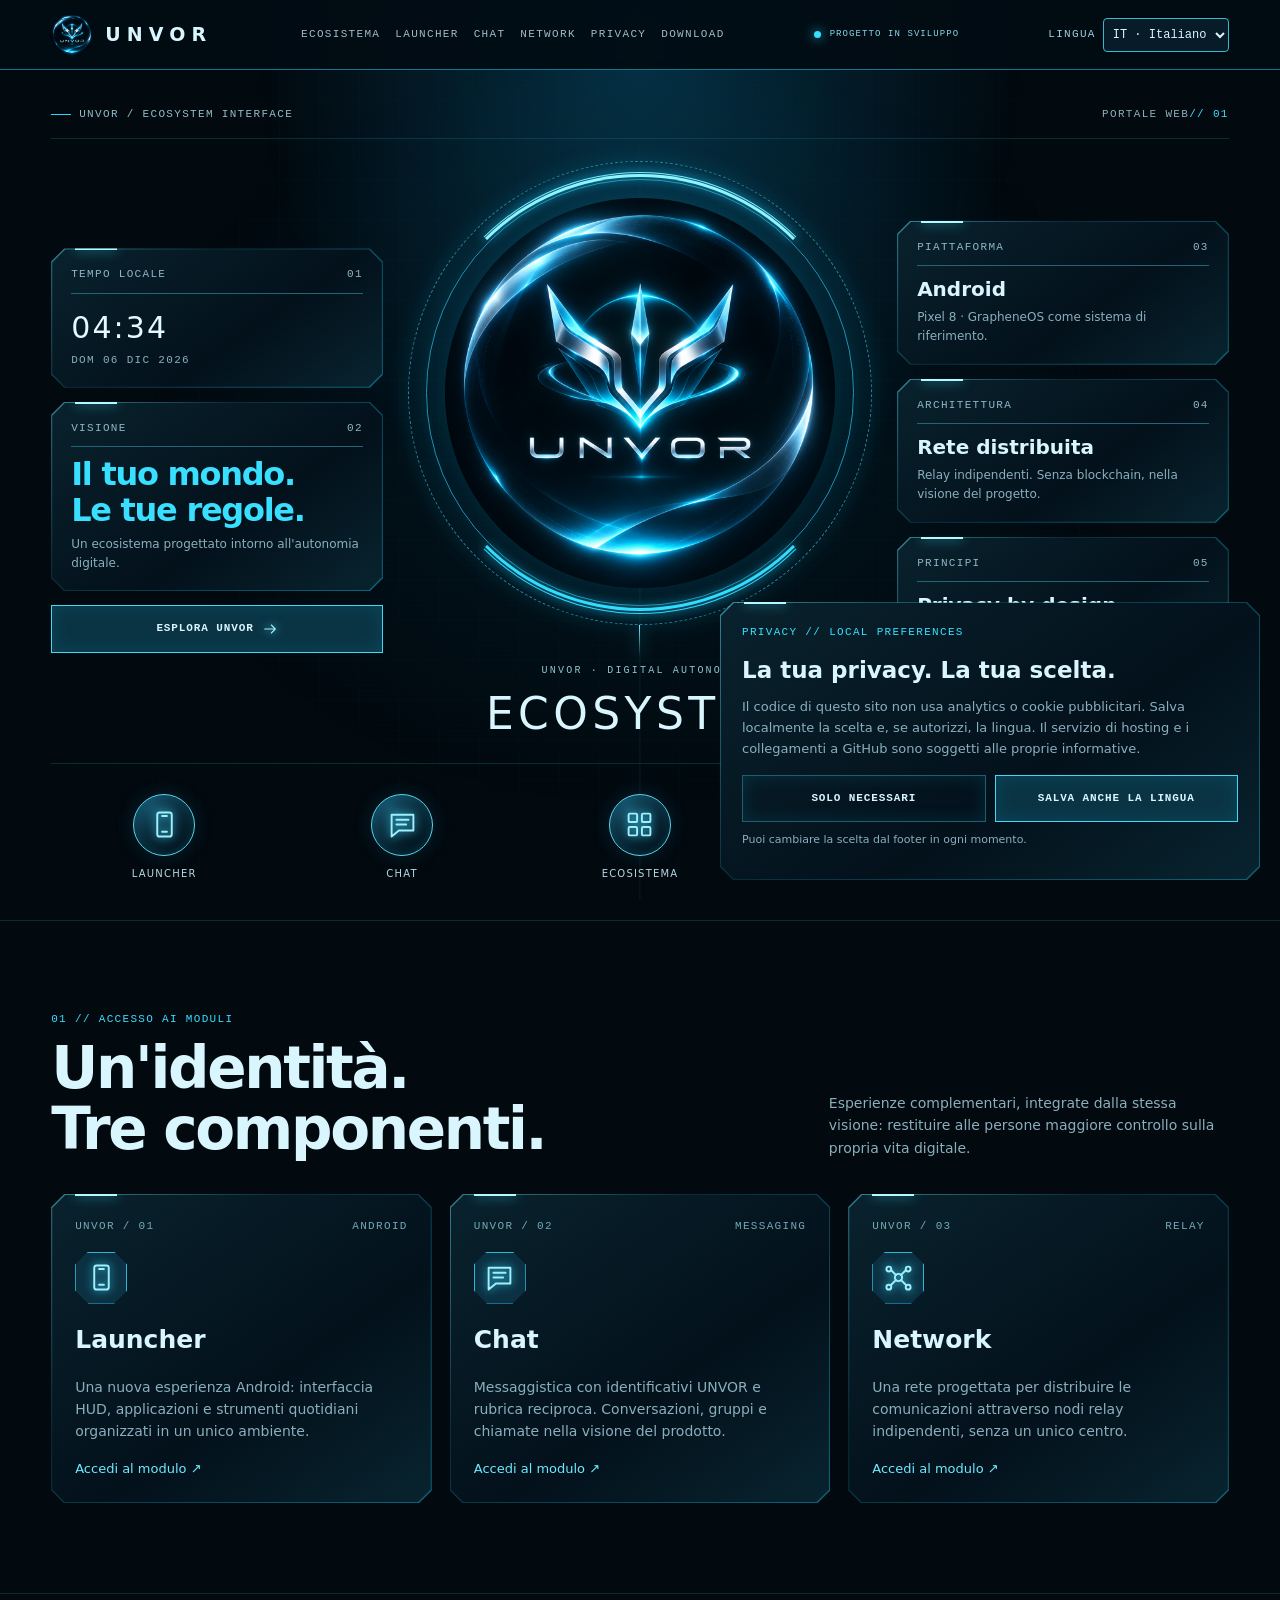
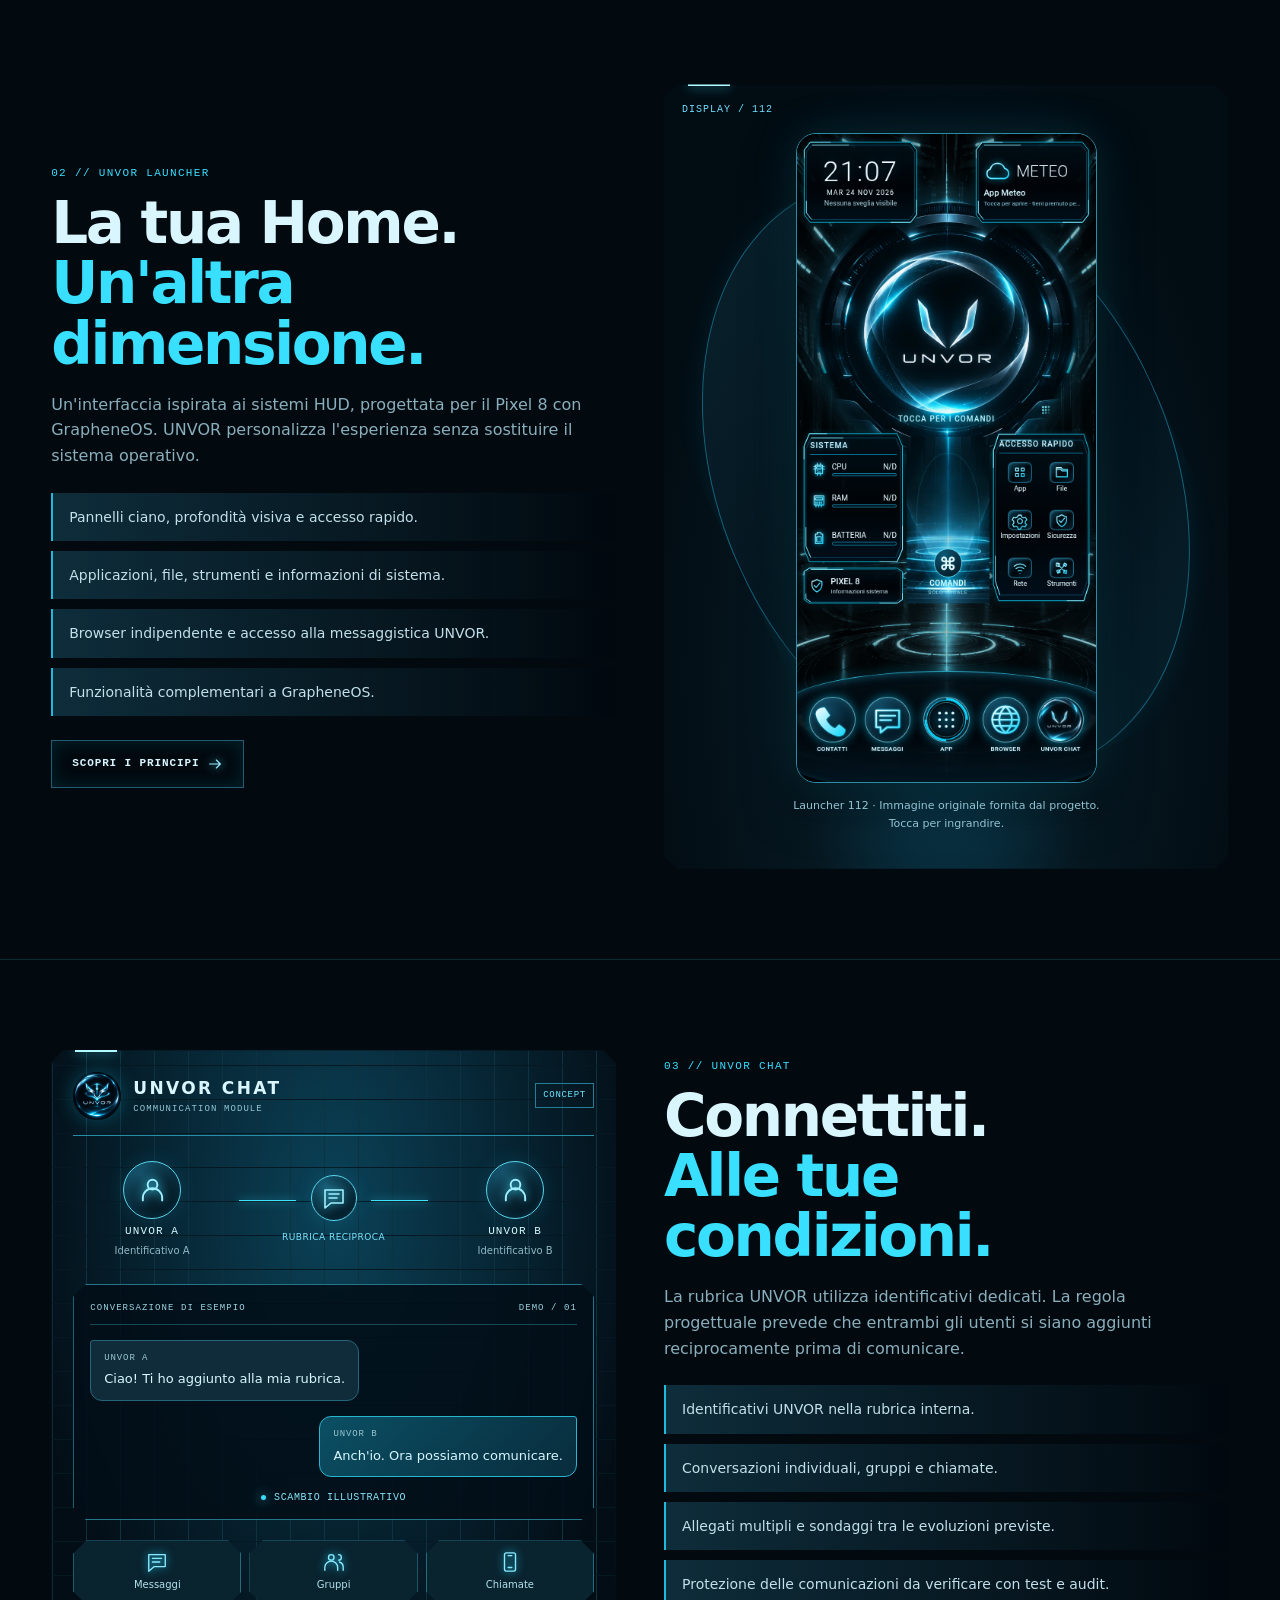
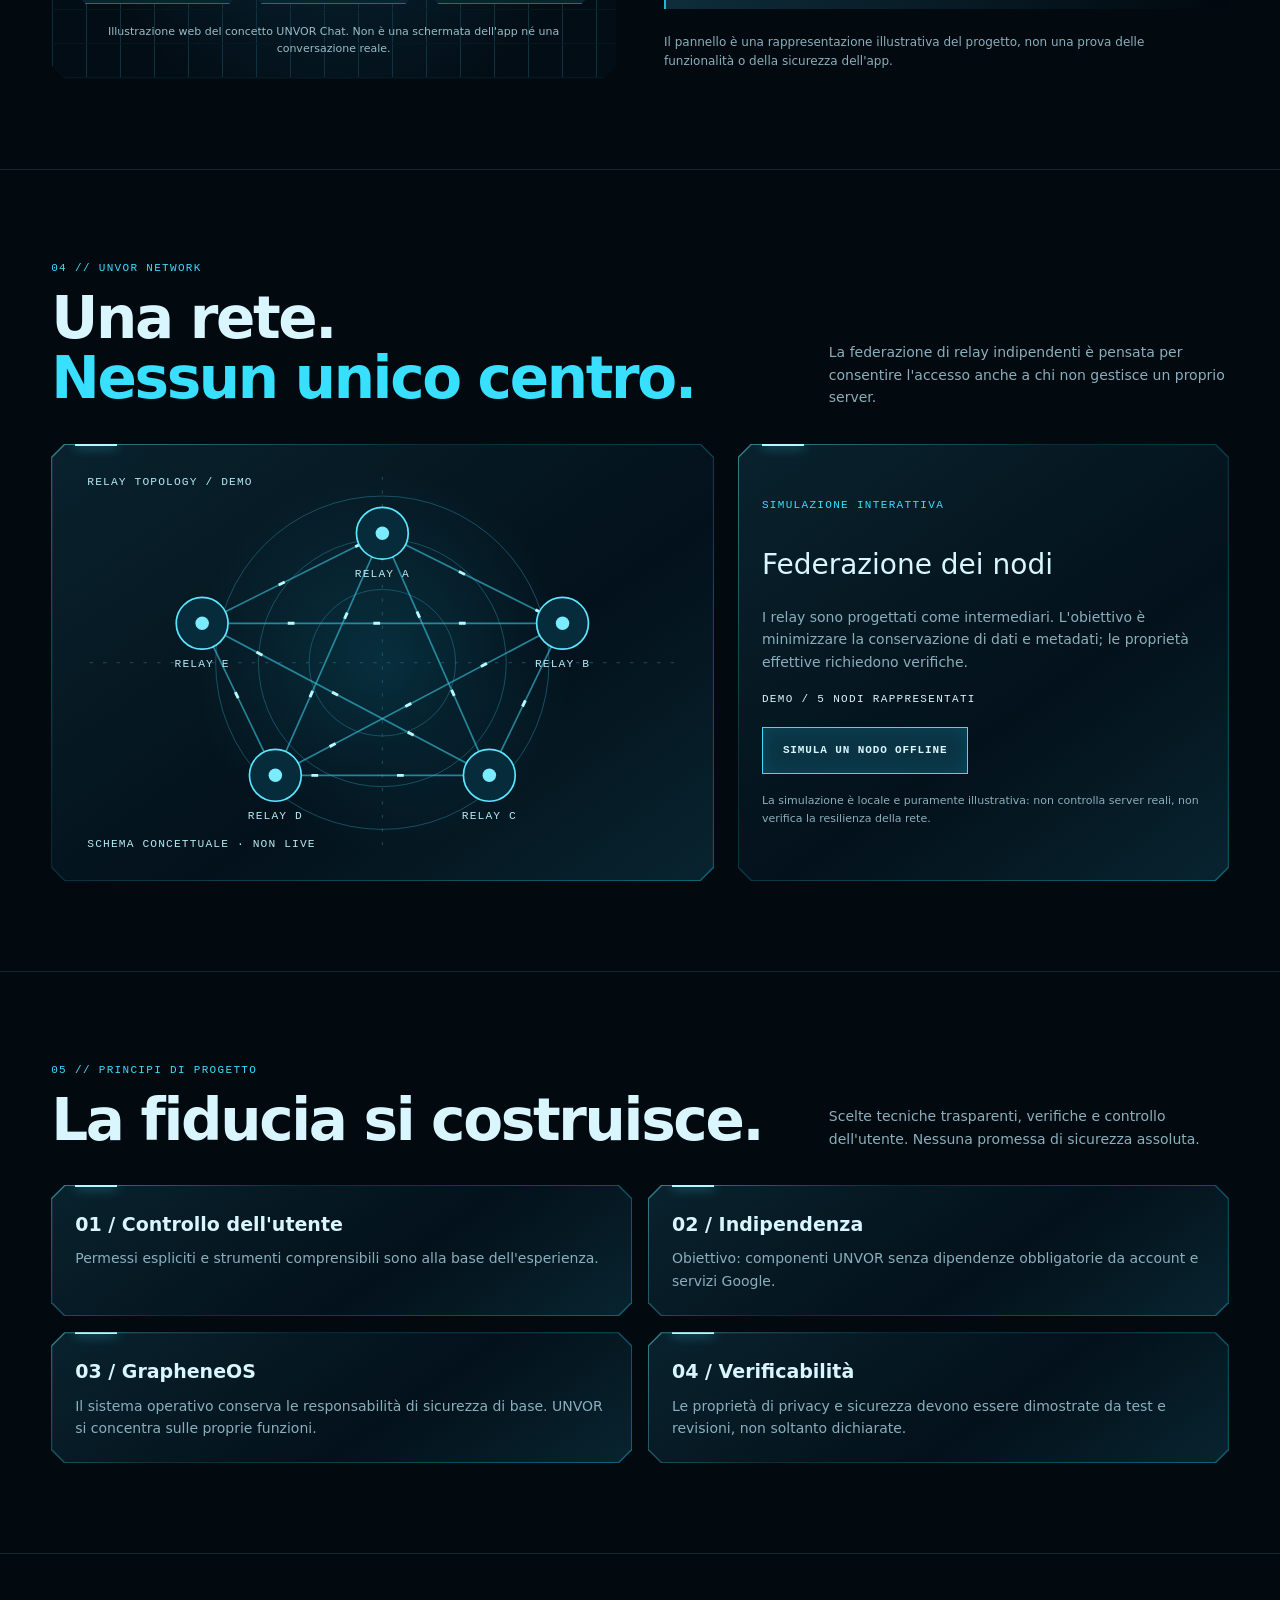
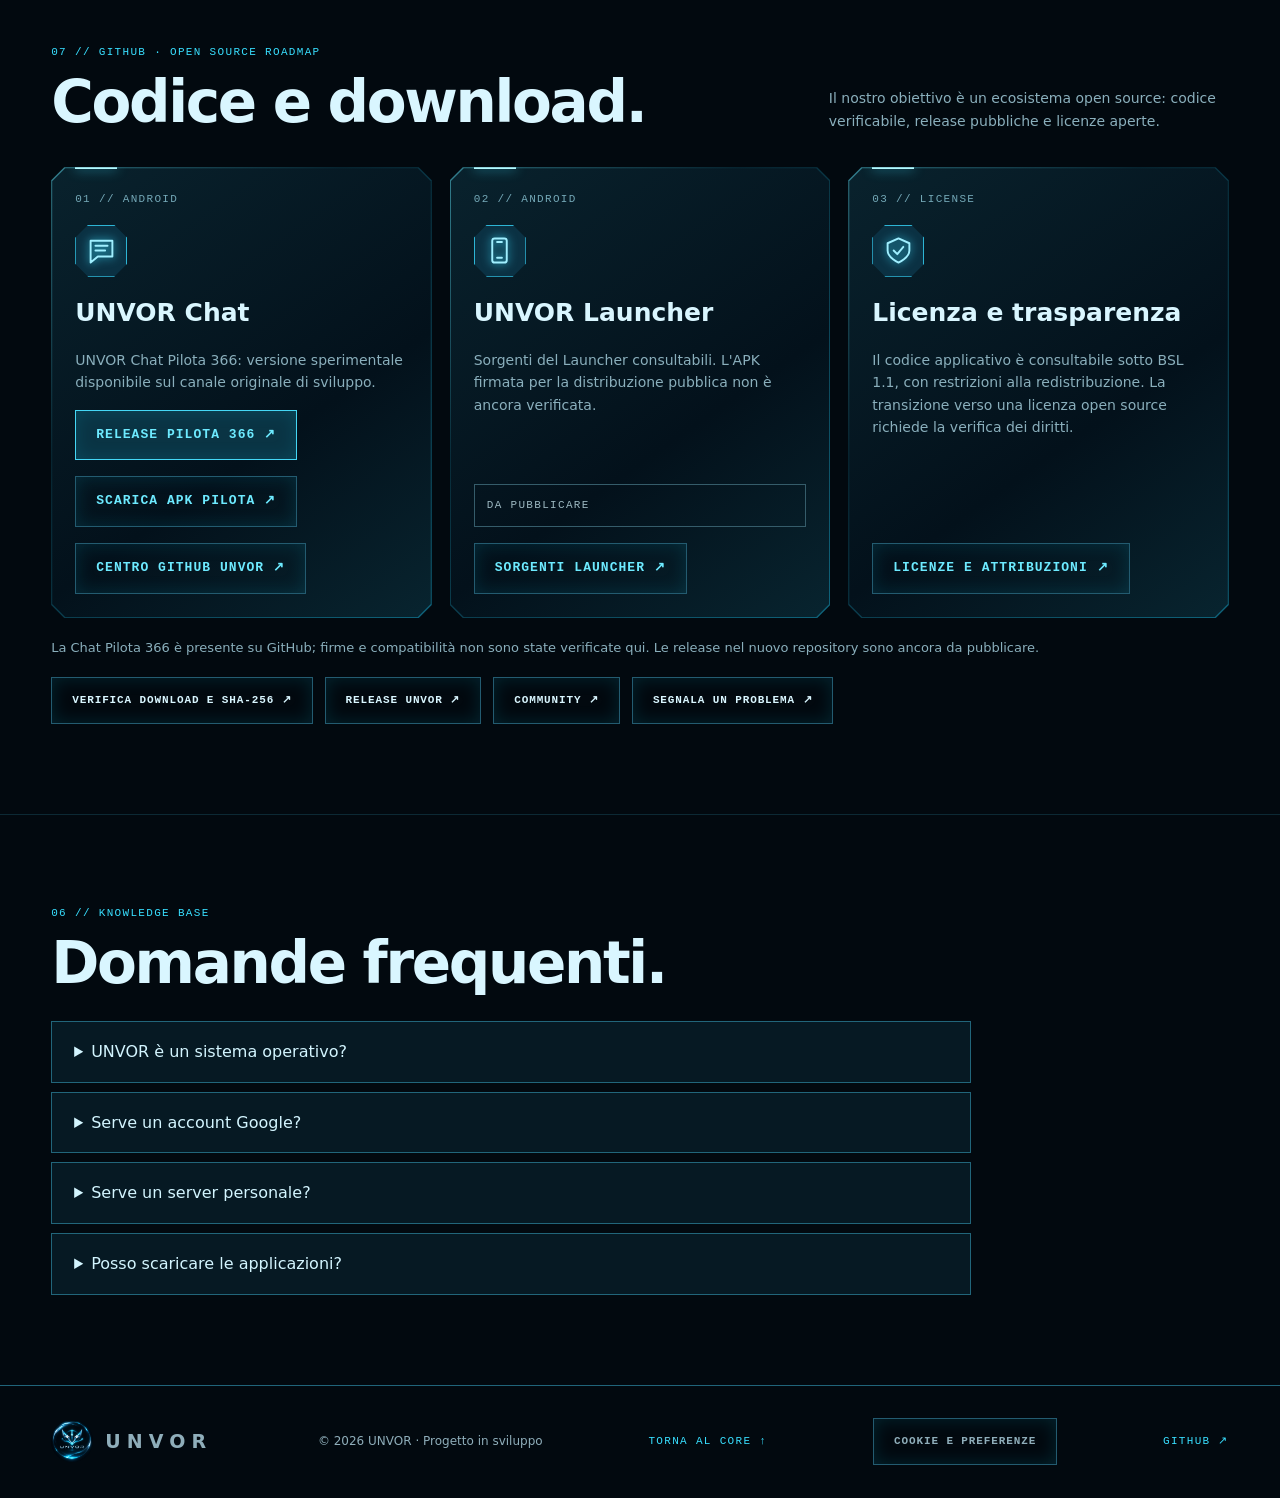
==== commit c29ec654: "feat: connect UNVOR community and add local release verification" ====
--- a/index.html
+++ b/index.html
@@ -9,4 +9,4 @@
 <div class="comm-functions"><div class="comm-function"><svg><use href="#chat-icon"></use></svg><span data-i18n="t86">Messaggi</span></div><div class="comm-function"><svg viewbox="0 0 24 24"><circle cx="9" cy="7" r="3"></circle><path d="M2 21v-3a7 7 0 0 1 14 0v3M17 4a3 3 0 0 1 0 6M22 21v-3a6 6 0 0 0-4-6"></path></svg><span data-i18n="t87">Gruppi</span></div><div class="comm-function"><svg><use href="#phone"></use></svg><span data-i18n="t88">Chiamate</span></div></div>
 <div class="comm-caption"><span data-i18n="t89">Illustrazione web del concetto UNVOR Chat. Non è una schermata dell'app né una conversazione reale.</span></div></div><div><div class="eyebrow">03 // UNVOR Chat</div><h2><span data-i18n="t91">Connettiti.</span><br/><span class="cyan"><span data-i18n="t92">Alle tue condizioni.</span></span></h2><p><span data-i18n="t93">La rubrica UNVOR utilizza identificativi dedicati. La regola progettuale prevede che entrambi gli utenti si siano aggiunti reciprocamente prima di comunicare.</span></p><div class="specs"><div class="spec"><span data-i18n="t94">Identificativi UNVOR nella rubrica interna.</span></div><div class="spec"><span data-i18n="t95">Conversazioni individuali, gruppi e chiamate.</span></div><div class="spec"><span data-i18n="t96">Allegati multipli e sondaggi tra le evoluzioni previste.</span></div><div class="spec"><span data-i18n="t97">Protezione delle comunicazioni da verificare con test e audit.</span></div></div><p style="font-size:12px"><span data-i18n="t98">Il pannello è una rappresentazione illustrativa del progetto, non una prova delle funzionalità o della sicurezza dell'app.</span></p></div></div></section>
 <section class="section" id="rete"><div class="wrap"><div class="section-head"><div><div class="eyebrow">04 // UNVOR Network</div><h2><span data-i18n="t100">Una rete.</span><br/><span class="cyan"><span data-i18n="t101">Nessun unico centro.</span></span></h2></div><p><span data-i18n="t102">La federazione di relay indipendenti è pensata per consentire l'accesso anche a chi non gestisce un proprio server.</span></p></div><div class="network"><div class="panel network-map"><svg aria-label="Schema dimostrativo di cinque nodi relay collegati" data-aria-label-key="a6" role="img" viewbox="0 0 560 360"><defs><radialgradient id="halo"><stop stop-color="#159ab8" stop-opacity=".2"></stop><stop offset="1" stop-color="#159ab8" stop-opacity="0"></stop></radialgradient></defs><circle cx="280" cy="180" fill="url(#halo)" r="168"></circle><g fill="none" stroke="#1e6b80" stroke-width=".6"><circle cx="280" cy="180" r="148"></circle><circle cx="280" cy="180" r="110"></circle><circle cx="280" cy="180" r="65"></circle><path d="M20 180h520M280 15v330" stroke-dasharray="3 9"></path></g><g id="edges"></g><g id="nodes"></g><text x="18" y="22">RELAY TOPOLOGY / DEMO</text><text data-i18n="t104" x="18" y="344">SCHEMA CONCETTUALE · NON LIVE</text></svg></div><div class="panel network-info"><div class="eyebrow"><span data-i18n="t105">Simulazione interattiva</span></div><h3><span data-i18n="t106">Federazione dei nodi</span></h3><p><span data-i18n="t107">I relay sono progettati come intermediari. L'obiettivo è minimizzare la conservazione di dati e metadati; le proprietà effettive richiedono verifiche.</span></p><div aria-live="polite" class="mono" data-i18n="t108" id="netStatus">DEMO / 5 NODI RAPPRESENTATI</div><button class="btn" data-i18n="t109" id="simulate">Simula un nodo offline</button><p style="font-size:11px"><span data-i18n="t110">La simulazione è locale e puramente illustrativa: non controlla server reali, non verifica la resilienza della rete.</span></p></div></div></div></section>
-<section class="section" id="privacy"><div class="wrap"><div class="section-head"><div><div class="eyebrow"><span data-i18n="t111">05 // Principi di progetto</span></div><h2><span data-i18n="t112">La fiducia si costruisce.</span></h2></div><p><span data-i18n="t113">Scelte tecniche trasparenti, verifiche e controllo dell'utente. Nessuna promessa di sicurezza assoluta.</span></p></div><div class="privacy"><article class="panel"><h3><span data-i18n="t114">01 / Controllo dell'utente</span></h3><p><span data-i18n="t115">Permessi espliciti e strumenti comprensibili sono alla base dell'esperienza.</span></p></article><article class="panel"><h3><span data-i18n="t116">02 / Indipendenza</span></h3><p><span data-i18n="t117">Obiettivo: componenti UNVOR senza dipendenze obbligatorie da account e servizi Google.</span></p></article><article class="panel"><h3>03 / GrapheneOS</h3><p><span data-i18n="t119">Il sistema operativo conserva le responsabilità di sicurezza di base. UNVOR si concentra sulle proprie funzioni.</span></p></article><article class="panel"><h3><span data-i18n="t120">04 / Verificabilità</span></h3><p><span data-i18n="t121">Le proprietà di privacy e sicurezza devono essere dimostrate da test e revisioni, non soltanto dichiarate.</span></p></article></div></div></section><section class="section" id="download"><div class="wrap"><div class="section-head"><div><div class="eyebrow">07 // GITHUB · OPEN SOURCE ROADMAP</div><h2><span data-i18n="dlhead">Codice e download.</span></h2></div><p><span data-i18n="dlintro">Il nostro obiettivo è un ecosistema open source: codice verificabile, release pubbliche e licenze aperte.</span></p></div><div class="modules dl-grid"><article class="panel module"><div class="module-id">01 // ANDROID</div><div class="mod-icon"><svg><use href="#chat-icon"></use></svg></div><h3>UNVOR Chat</h3><p><span data-i18n="chatdl">UNVOR Chat Pilota 366: versione sperimentale disponibile sul canale originale di sviluppo.</span></p><a class="btn" href="https://github.com/Jabo86/ultron-android/releases/tag/ratchet-pilot-66" rel="noopener noreferrer" target="_blank"><span data-i18n="releases">Release Pilota 366 ↗</span></a><a class="btn alt" href="https://github.com/Jabo86/UNVOR" rel="noopener noreferrer" target="_blank"><span data-i18n="source">Centro GitHub UNVOR ↗</span></a></article><article class="panel module"><div class="module-id">02 // ANDROID</div><div class="mod-icon"><svg><use href="#phone"></use></svg></div><h3>UNVOR Launcher</h3><p><span data-i18n="launchdl">Sorgenti del Launcher consultabili. L'APK firmata per la distribuzione pubblica non è ancora verificata.</span></p><span class="dl-pending mono"><span data-i18n="pending">Da pubblicare</span></span><a class="btn alt" href="https://github.com/Jabo86/ultron-android/tree/fix/unvor-launcher/unvor-launcher" rel="noopener noreferrer" target="_blank"><span data-i18n="launchsource">Sorgenti Launcher ↗</span></a></article><article class="panel module"><div class="module-id">03 // LICENSE</div><div class="mod-icon"><svg><use href="#shield"></use></svg></div><h3><span data-i18n="lictitle">Licenza e trasparenza</span></h3><p><span data-i18n="licdesc">Il codice applicativo è consultabile sotto BSL 1.1, con restrizioni alla redistribuzione. La transizione verso una licenza open source richiede la verifica dei diritti.</span></p><a class="btn alt" href="https://github.com/Jabo86/UNVOR/blob/main/docs/LICENSING.md" rel="noopener noreferrer" target="_blank"><span data-i18n="license">Licenze e attribuzioni ↗</span></a></article></div><p class="dl-note"><span data-i18n="dlwarn">La Chat Pilota 366 è presente su GitHub; firme e compatibilità non sono state verificate qui. Le release nel nuovo repository sono ancora da pubblicare.</span></p><div style="display:flex;flex-wrap:wrap;gap:12px;margin-top:18px"><a class="btn alt" href="https://github.com/Jabo86/UNVOR/blob/main/docs/DOWNLOADS.md"><span data-i18n="verifydl">Verifica download e SHA-256 ↗</span></a><a class="btn alt" href="https://github.com/Jabo86/UNVOR/releases"><span data-i18n="newreleases">Release UNVOR ↗</span></a></div></div></section><section class="section" id="faq"><div class="wrap"><div class="eyebrow">06 // Knowledge base</div><h2 style="margin-bottom:28px"><span data-i18n="t123">Domande frequenti.</span></h2><div class="faq"><details><summary><span data-i18n="t124">UNVOR è un sistema operativo?</span></summary><p><span data-i18n="t125">No. Il progetto comprende un launcher Android, una chat e una rete di relay. GrapheneOS è il sistema di riferimento sul Pixel 8.</span></p></details><details><summary><span data-i18n="t126">Serve un account Google?</span></summary><p><span data-i18n="t127">L'obiettivo è offrire componenti utilizzabili senza account Google o dipendenze obbligatorie dai suoi servizi.</span></p></details><details><summary><span data-i18n="t128">Serve un server personale?</span></summary><p><span data-i18n="t129">Nella configurazione prevista sarà possibile utilizzare nodi pubblici; la disponibilità dipenderà dal rilascio della rete.</span></p></details><details><summary><span data-i18n="t130">Posso scaricare le applicazioni?</span></summary><p><span data-i18n="t131">Consulta la sezione Download per il repository pubblico e la pagina delle release. La disponibilità degli APK non è stata verificata.</span></p></details></div></div></section></main><footer class="footer"><div class="wrap"><a class="brand" href="#top"><img alt="" src="assets/logo-unvor.png"/>UNVOR</a><small><span data-i18n="t133">© 2026 UNVOR · Progetto in sviluppo</span></small><a class="mono cyan" href="#top"><span data-i18n="t134">Torna al core ↑</span></a><button class="btn alt" id="cookie-open"><span data-i18n="cookieopen">Cookie e preferenze</span></button><a class="mono cyan" href="https://github.com/Jabo86/UNVOR" rel="noopener noreferrer" target="_blank">GITHUB ↗</a></div></footer><div aria-label="Schermata ingrandita" aria-modal="true" class="zoom" data-aria-label-key="a7" hidden="" id="zoom" role="dialog"><button aria-label="Chiudi anteprima" data-aria-label-key="a8"><span data-i18n="t135">Chiudi ×</span></button><img alt=""/></div><aside aria-labelledby="cookie-title" class="cookie-box panel" hidden="" id="cookie-box"><div class="eyebrow">PRIVACY // LOCAL PREFERENCES</div><h3 id="cookie-title"><span data-i18n="cookiehead">La tua privacy. La tua scelta.</span></h3><p><span data-i18n="cookieinfo">Il codice di questo sito non usa analytics o cookie pubblicitari. Salva localmente la scelta e, se autorizzi, la lingua. Il servizio di hosting e i collegamenti a GitHub sono soggetti alle proprie informative.</span></p><div class="cookie-options"><button class="btn alt" id="cookie-no"><span data-i18n="cookieno">Solo necessari</span></button><button class="btn" id="cookie-yes"><span data-i18n="cookieyes">Salva anche la lingua</span></button></div><p class="cookie-note"><span data-i18n="cookienote">Puoi cambiare la scelta dal footer in ogni momento.</span></p></aside><script src="web/hud.js"></script></body></html>
+<section class="section" id="privacy"><div class="wrap"><div class="section-head"><div><div class="eyebrow"><span data-i18n="t111">05 // Principi di progetto</span></div><h2><span data-i18n="t112">La fiducia si costruisce.</span></h2></div><p><span data-i18n="t113">Scelte tecniche trasparenti, verifiche e controllo dell'utente. Nessuna promessa di sicurezza assoluta.</span></p></div><div class="privacy"><article class="panel"><h3><span data-i18n="t114">01 / Controllo dell'utente</span></h3><p><span data-i18n="t115">Permessi espliciti e strumenti comprensibili sono alla base dell'esperienza.</span></p></article><article class="panel"><h3><span data-i18n="t116">02 / Indipendenza</span></h3><p><span data-i18n="t117">Obiettivo: componenti UNVOR senza dipendenze obbligatorie da account e servizi Google.</span></p></article><article class="panel"><h3>03 / GrapheneOS</h3><p><span data-i18n="t119">Il sistema operativo conserva le responsabilità di sicurezza di base. UNVOR si concentra sulle proprie funzioni.</span></p></article><article class="panel"><h3><span data-i18n="t120">04 / Verificabilità</span></h3><p><span data-i18n="t121">Le proprietà di privacy e sicurezza devono essere dimostrate da test e revisioni, non soltanto dichiarate.</span></p></article></div></div></section><section class="section" id="download"><div class="wrap"><div class="section-head"><div><div class="eyebrow">07 // GITHUB · OPEN SOURCE ROADMAP</div><h2><span data-i18n="dlhead">Codice e download.</span></h2></div><p><span data-i18n="dlintro">Il nostro obiettivo è un ecosistema open source: codice verificabile, release pubbliche e licenze aperte.</span></p></div><div class="modules dl-grid"><article class="panel module"><div class="module-id">01 // ANDROID</div><div class="mod-icon"><svg><use href="#chat-icon"></use></svg></div><h3>UNVOR Chat</h3><p><span data-i18n="chatdl">UNVOR Chat Pilota 366: versione sperimentale disponibile sul canale originale di sviluppo.</span></p><a class="btn" href="https://github.com/Jabo86/ultron-android/releases/tag/ratchet-pilot-66" rel="noopener noreferrer" target="_blank"><span data-i18n="releases">Release Pilota 366 ↗</span></a><a class="btn alt" href="https://github.com/Jabo86/ultron-android/releases/download/ratchet-pilot-66/UNVOR-Chat-Pilota-366.apk" rel="noopener noreferrer"><span data-i18n="apkdirect">Scarica APK pilota ↗</span></a><a class="btn alt" href="https://github.com/Jabo86/UNVOR" rel="noopener noreferrer" target="_blank"><span data-i18n="source">Centro GitHub UNVOR ↗</span></a></article><article class="panel module"><div class="module-id">02 // ANDROID</div><div class="mod-icon"><svg><use href="#phone"></use></svg></div><h3>UNVOR Launcher</h3><p><span data-i18n="launchdl">Sorgenti del Launcher consultabili. L'APK firmata per la distribuzione pubblica non è ancora verificata.</span></p><span class="dl-pending mono"><span data-i18n="pending">Da pubblicare</span></span><a class="btn alt" href="https://github.com/Jabo86/ultron-android/tree/fix/unvor-launcher/unvor-launcher" rel="noopener noreferrer" target="_blank"><span data-i18n="launchsource">Sorgenti Launcher ↗</span></a></article><article class="panel module"><div class="module-id">03 // LICENSE</div><div class="mod-icon"><svg><use href="#shield"></use></svg></div><h3><span data-i18n="lictitle">Licenza e trasparenza</span></h3><p><span data-i18n="licdesc">Il codice applicativo è consultabile sotto BSL 1.1, con restrizioni alla redistribuzione. La transizione verso una licenza open source richiede la verifica dei diritti.</span></p><a class="btn alt" href="https://github.com/Jabo86/UNVOR/blob/main/docs/LICENSING.md" rel="noopener noreferrer" target="_blank"><span data-i18n="license">Licenze e attribuzioni ↗</span></a></article></div><p class="dl-note"><span data-i18n="dlwarn">La Chat Pilota 366 è presente su GitHub; firme e compatibilità non sono state verificate qui. Le release nel nuovo repository sono ancora da pubblicare.</span></p><div style="display:flex;flex-wrap:wrap;gap:12px;margin-top:18px"><a class="btn alt" href="https://github.com/Jabo86/UNVOR/blob/main/docs/DOWNLOADS.md"><span data-i18n="verifydl">Verifica download e SHA-256 ↗</span></a><a class="btn alt" href="https://github.com/Jabo86/UNVOR/releases"><span data-i18n="newreleases">Release UNVOR ↗</span></a><a class="btn alt" href="https://github.com/Jabo86/UNVOR/discussions"><span data-i18n="community">Community ↗</span></a><a class="btn alt" href="https://github.com/Jabo86/UNVOR/issues"><span data-i18n="reportbug">Segnala un problema ↗</span></a></div></div></section><section class="section" id="faq"><div class="wrap"><div class="eyebrow">06 // Knowledge base</div><h2 style="margin-bottom:28px"><span data-i18n="t123">Domande frequenti.</span></h2><div class="faq"><details><summary><span data-i18n="t124">UNVOR è un sistema operativo?</span></summary><p><span data-i18n="t125">No. Il progetto comprende un launcher Android, una chat e una rete di relay. GrapheneOS è il sistema di riferimento sul Pixel 8.</span></p></details><details><summary><span data-i18n="t126">Serve un account Google?</span></summary><p><span data-i18n="t127">L'obiettivo è offrire componenti utilizzabili senza account Google o dipendenze obbligatorie dai suoi servizi.</span></p></details><details><summary><span data-i18n="t128">Serve un server personale?</span></summary><p><span data-i18n="t129">Nella configurazione prevista sarà possibile utilizzare nodi pubblici; la disponibilità dipenderà dal rilascio della rete.</span></p></details><details><summary><span data-i18n="t130">Posso scaricare le applicazioni?</span></summary><p><span data-i18n="t131">Consulta la sezione Download per il repository pubblico e la pagina delle release. La disponibilità degli APK non è stata verificata.</span></p></details></div></div></section></main><footer class="footer"><div class="wrap"><a class="brand" href="#top"><img alt="" src="assets/logo-unvor.png"/>UNVOR</a><small><span data-i18n="t133">© 2026 UNVOR · Progetto in sviluppo</span></small><a class="mono cyan" href="#top"><span data-i18n="t134">Torna al core ↑</span></a><button class="btn alt" id="cookie-open"><span data-i18n="cookieopen">Cookie e preferenze</span></button><a class="mono cyan" href="https://github.com/Jabo86/UNVOR" rel="noopener noreferrer" target="_blank">GITHUB ↗</a></div></footer><div aria-label="Schermata ingrandita" aria-modal="true" class="zoom" data-aria-label-key="a7" hidden="" id="zoom" role="dialog"><button aria-label="Chiudi anteprima" data-aria-label-key="a8"><span data-i18n="t135">Chiudi ×</span></button><img alt=""/></div><aside aria-labelledby="cookie-title" class="cookie-box panel" hidden="" id="cookie-box"><div class="eyebrow">PRIVACY // LOCAL PREFERENCES</div><h3 id="cookie-title"><span data-i18n="cookiehead">La tua privacy. La tua scelta.</span></h3><p><span data-i18n="cookieinfo">Il codice di questo sito non usa analytics o cookie pubblicitari. Salva localmente la scelta e, se autorizzi, la lingua. Il servizio di hosting e i collegamenti a GitHub sono soggetti alle proprie informative.</span></p><div class="cookie-options"><button class="btn alt" id="cookie-no"><span data-i18n="cookieno">Solo necessari</span></button><button class="btn" id="cookie-yes"><span data-i18n="cookieyes">Salva anche la lingua</span></button></div><p class="cookie-note"><span data-i18n="cookienote">Puoi cambiare la scelta dal footer in ogni momento.</span></p></aside><script src="web/hud.js"></script></body></html>
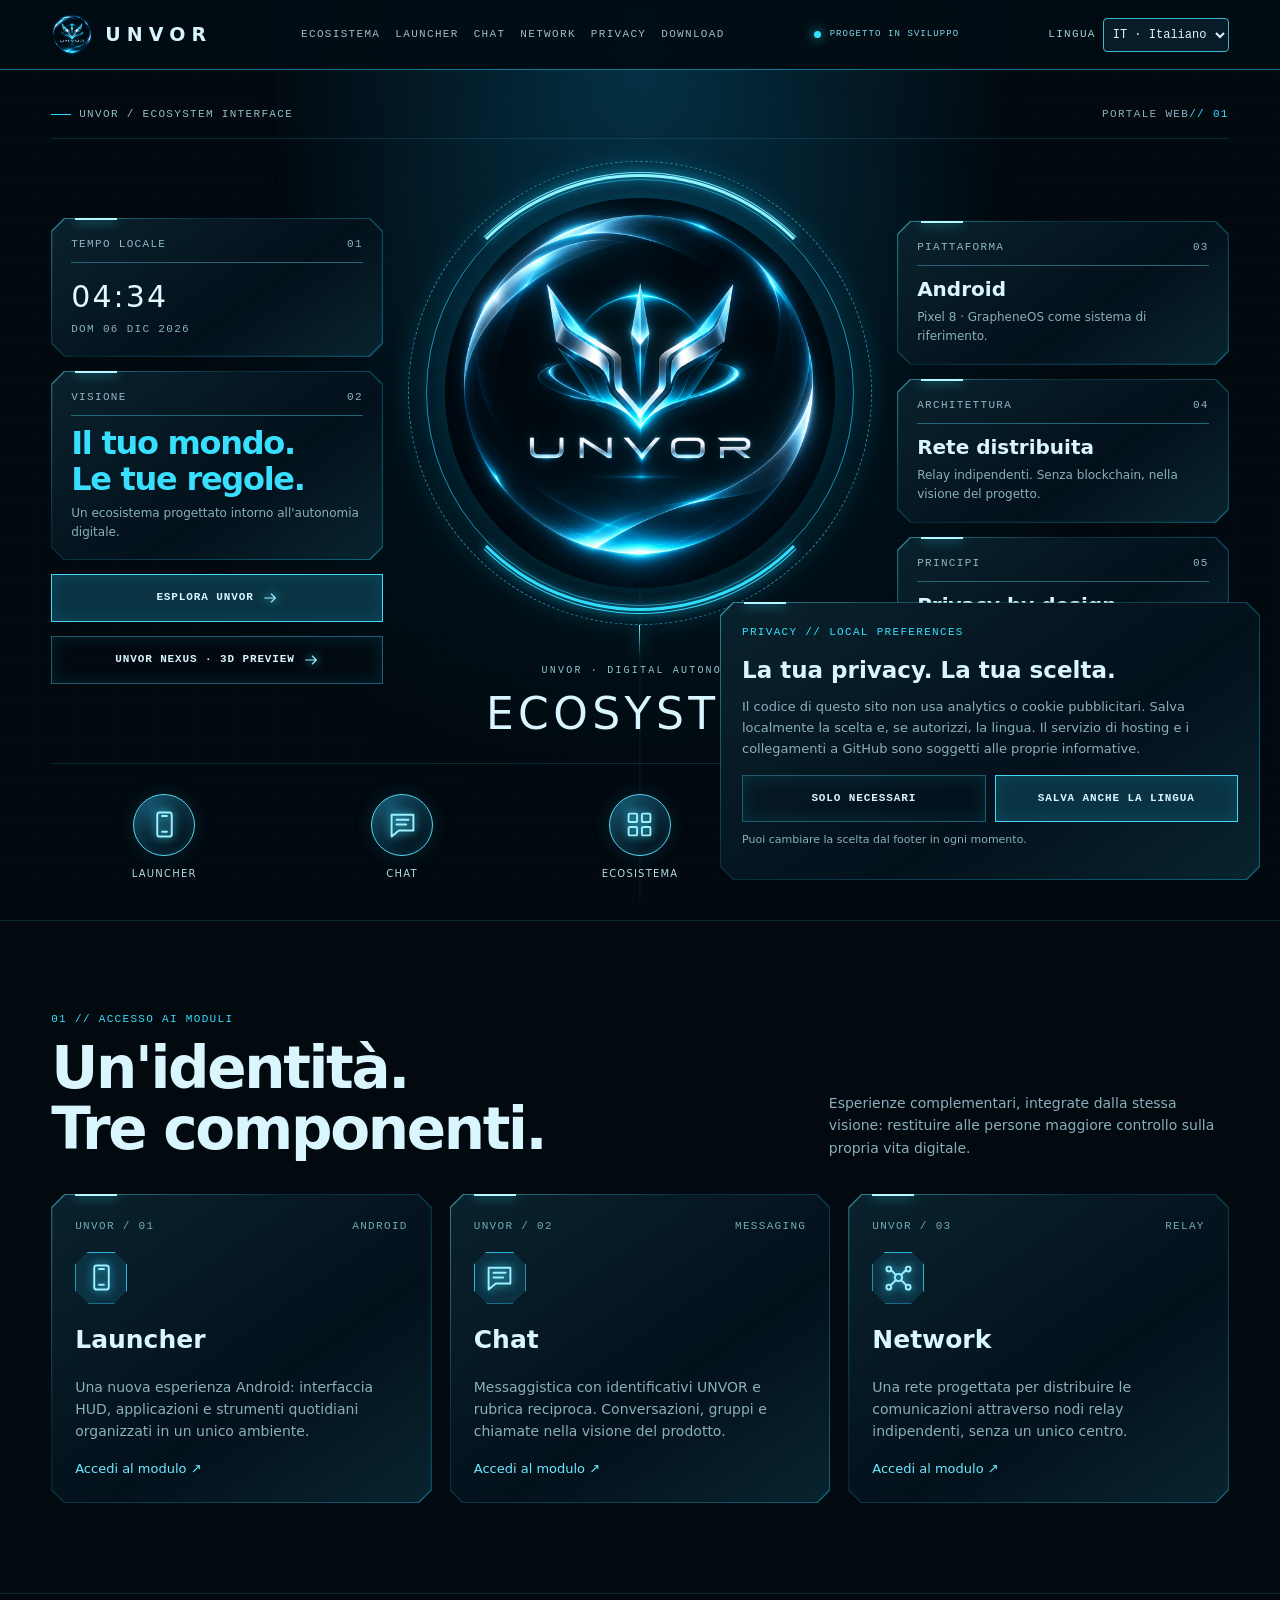
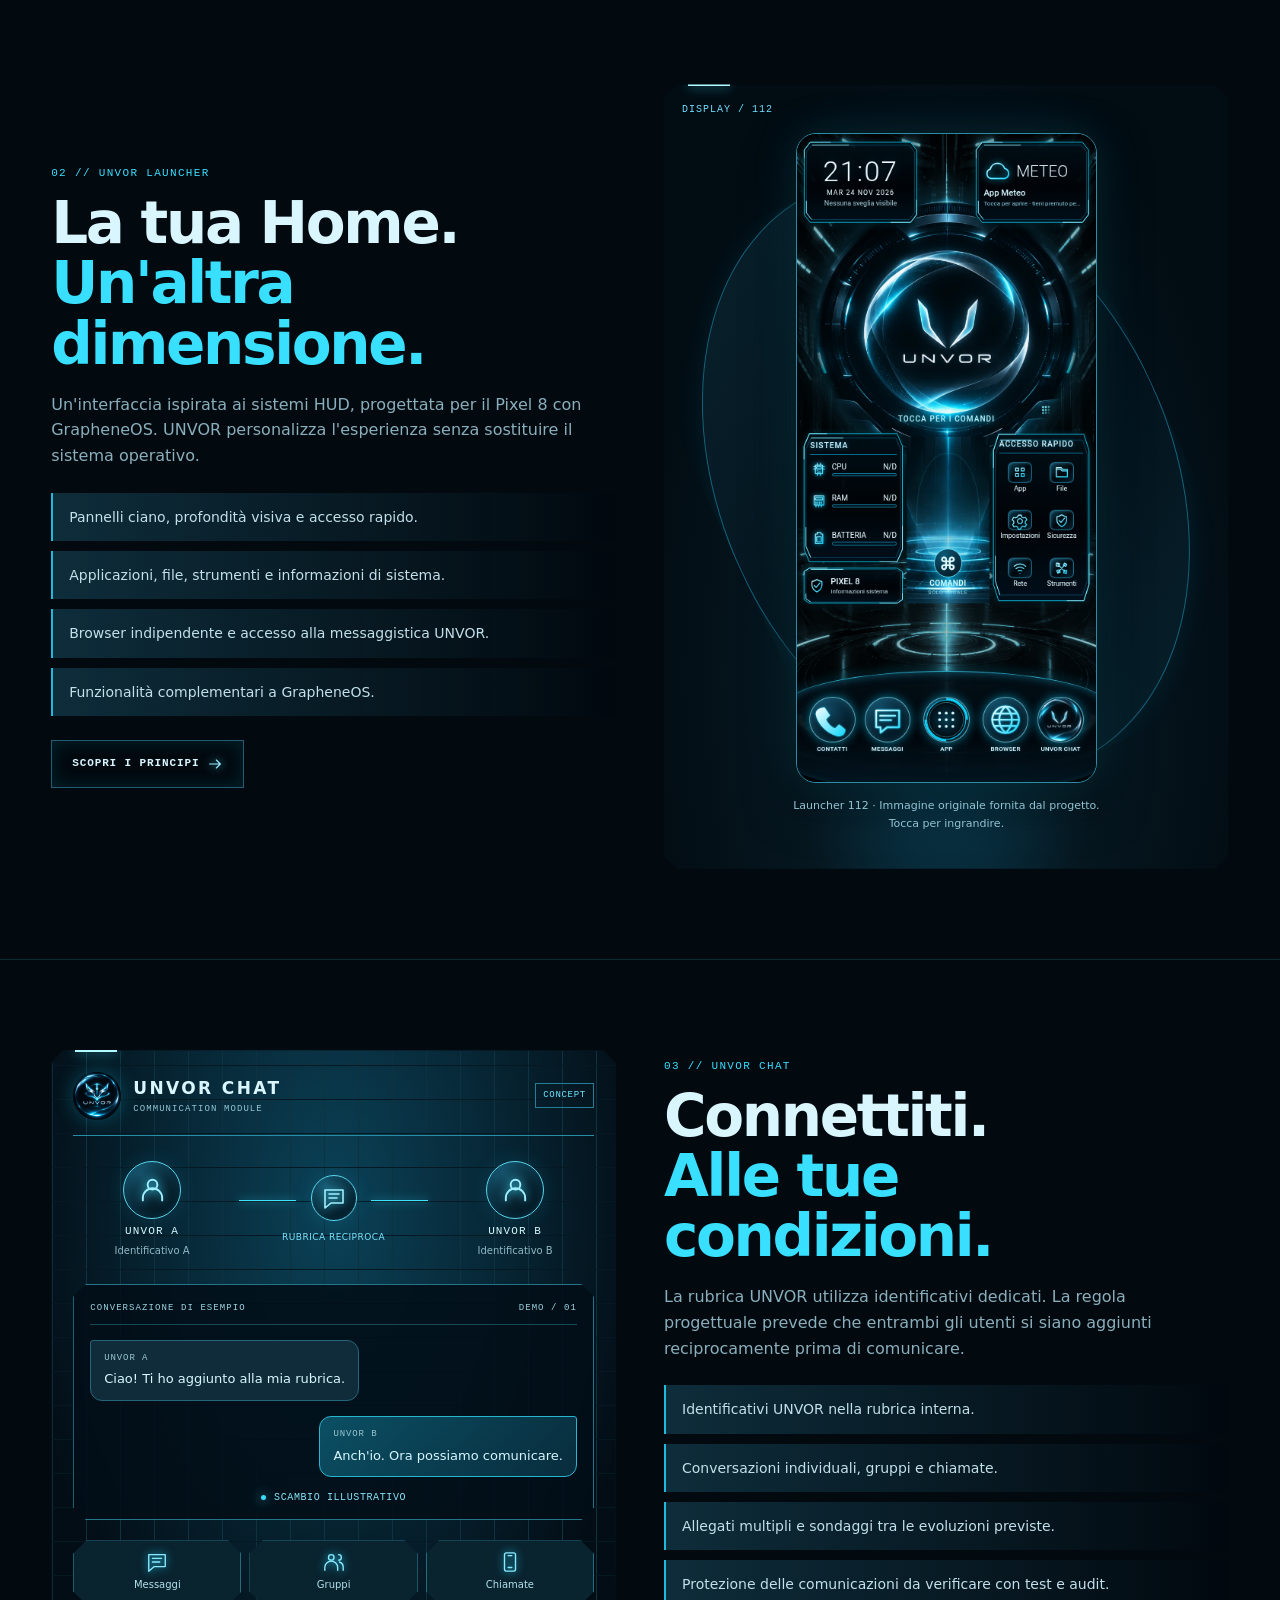
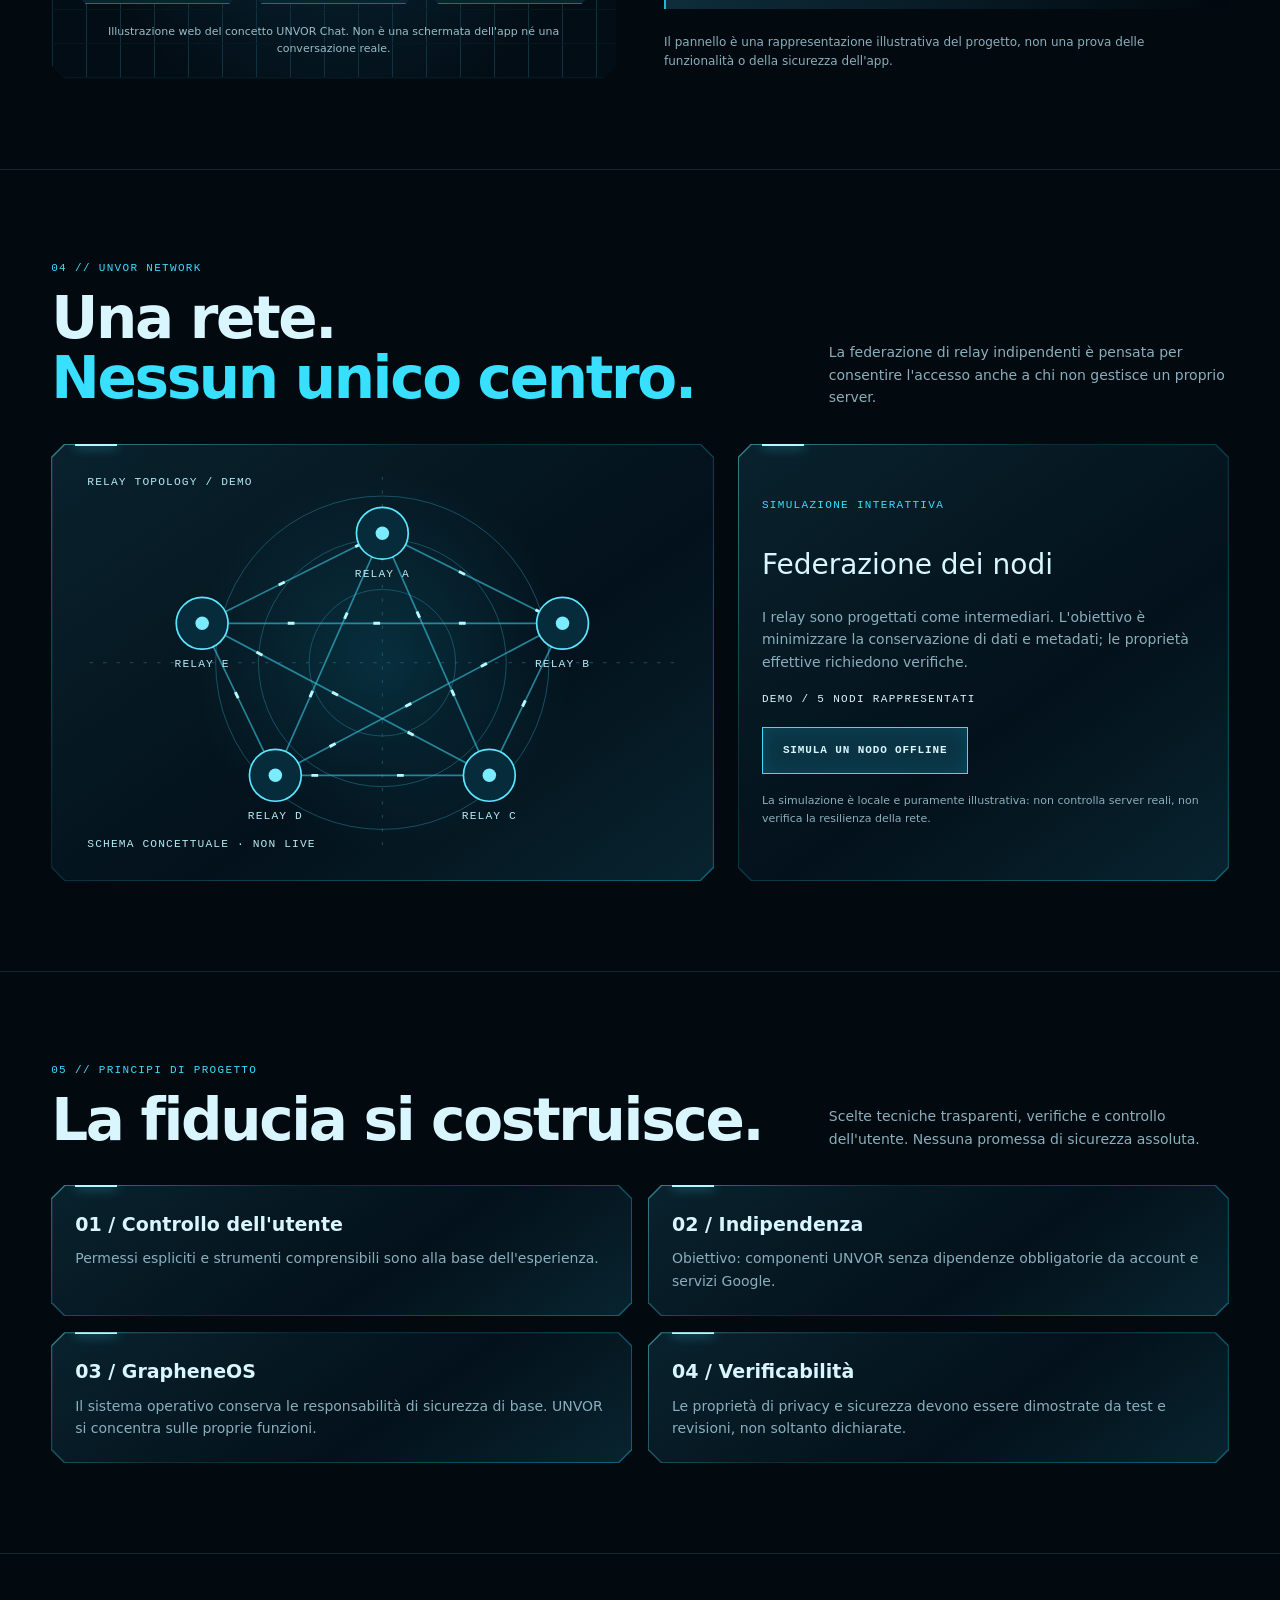
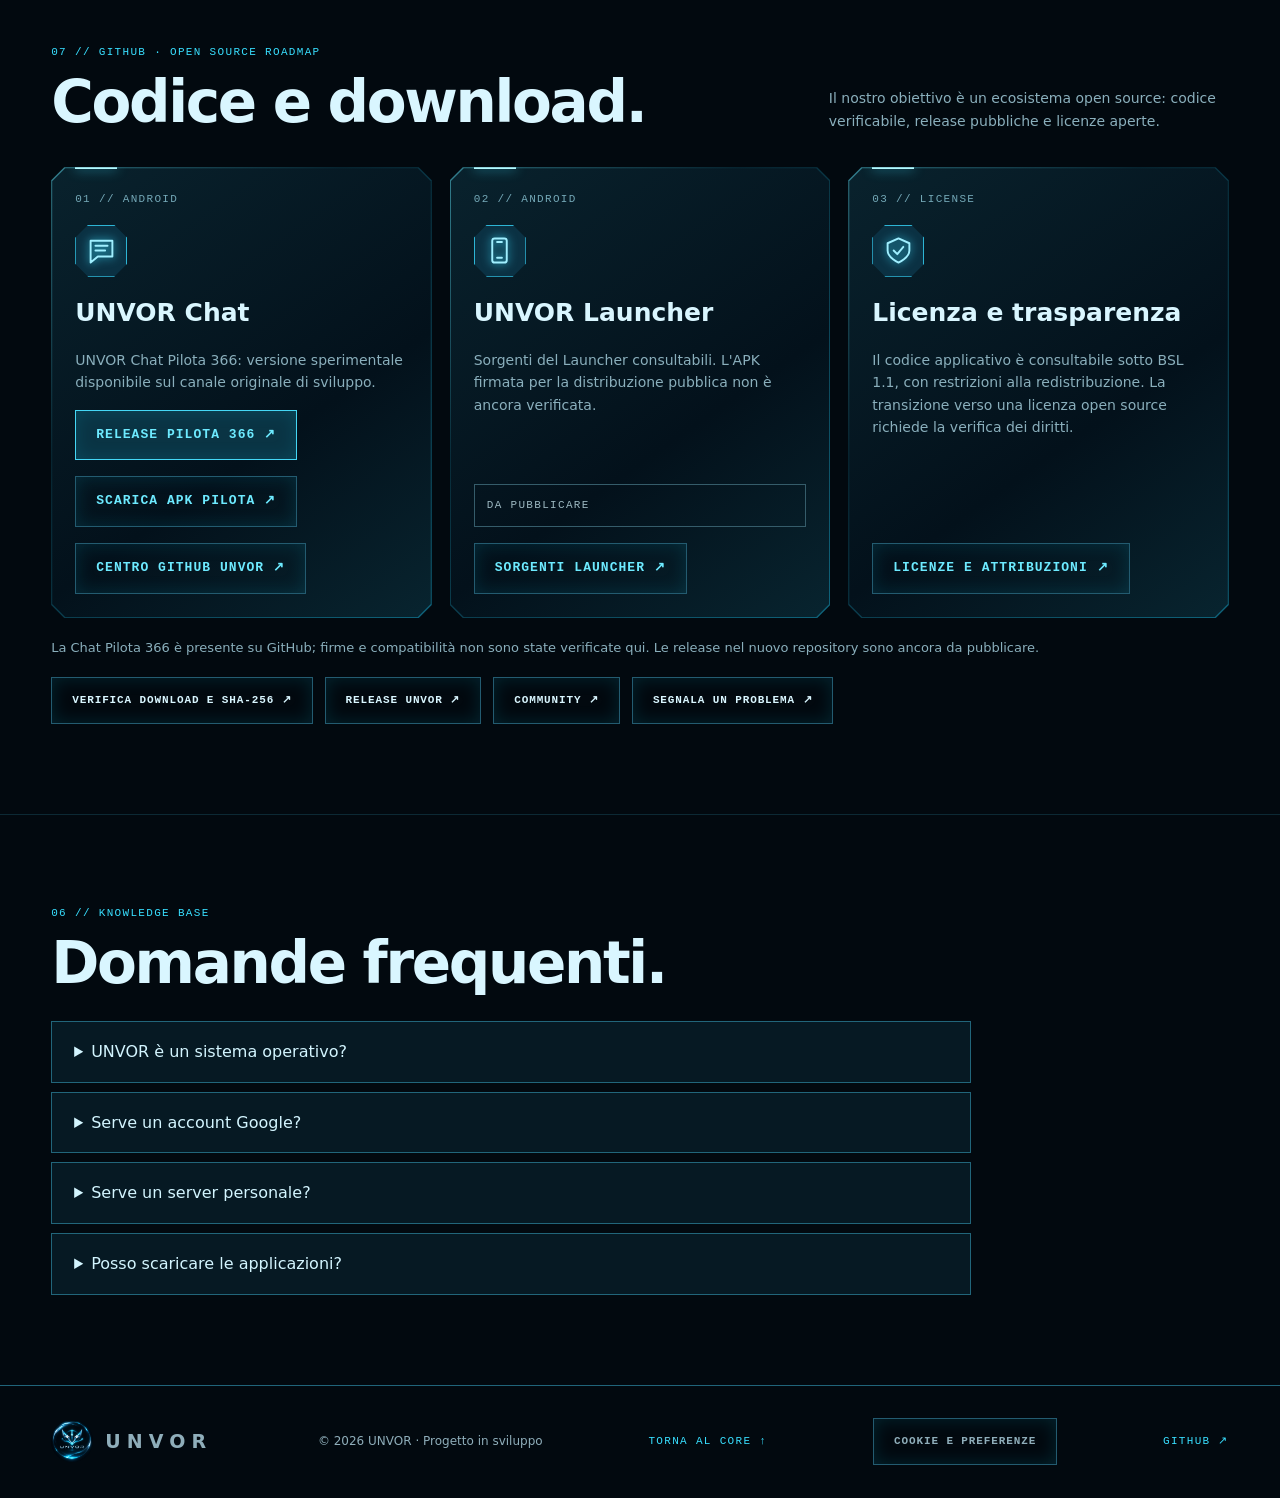
==== commit 9ada4f42: "feat: launch NEXUS local 3D avatar and campaign prototype" ====
--- a/index.html
+++ b/index.html
@@ -1,5 +1,5 @@
 <!DOCTYPE html>
-<html lang="it"><head><meta charset="utf-8"/><meta content="width=device-width,initial-scale=1" name="viewport"/><meta content="#020c14" name="theme-color"/><title>UNVOR — Ecosystem</title><link rel="stylesheet" href="web/hud.css"/></head><body id="top"><a class="skip" href="#main"><span data-i18n="t0">Vai al contenuto</span></a><svg aria-hidden="true" style="position:absolute;width:0;height:0"><defs><symbol id="grid" viewbox="0 0 24 24"><rect height="7" rx="1" width="7" x="3" y="3"></rect><rect height="7" rx="1" width="7" x="14" y="3"></rect><rect height="7" rx="1" width="7" x="3" y="14"></rect><rect height="7" rx="1" width="7" x="14" y="14"></rect></symbol><symbol id="phone" viewbox="0 0 24 24"><rect height="20" rx="2" width="12" x="6" y="2"></rect><path d="M10 18h4M10 5h4"></path></symbol><symbol id="chat-icon" viewbox="0 0 24 24"><path d="M3 4h18v13H9l-6 5V4zM7 8h10M7 12h8"></path></symbol><symbol id="network" viewbox="0 0 24 24"><circle cx="12" cy="12" r="3"></circle><circle cx="4" cy="5" r="2"></circle><circle cx="20" cy="5" r="2"></circle><circle cx="4" cy="20" r="2"></circle><circle cx="20" cy="20" r="2"></circle><path d="m6 6 4 4m4 0 4-4M6 18l4-4m4 0 4 4"></path></symbol><symbol id="shield" viewbox="0 0 24 24"><path d="m12 2 9 4v6c0 6-9 10-9 10S3 18 3 12V6zM8 12l3 3 5-6"></path></symbol><symbol id="arrow" viewbox="0 0 24 24"><path d="M4 12h16m-6-6 6 6-6 6"></path></symbol></defs></svg><header class="bar"><div class="wrap"><a class="brand" href="#top"><img alt="" src="assets/logo-unvor.png"/>UNVOR</a><button aria-controls="nav" aria-expanded="false" class="menu"><span data-i18n="t2">MENU ☰</span></button><nav aria-label="Navigazione principale" class="nav" data-aria-label-key="a0" id="nav"><a href="#ecosistema"><span data-i18n="t3">Ecosistema</span></a><a href="#launcher">Launcher</a><a href="#chat">Chat</a><a href="#rete">Network</a><a href="#privacy"><span data-i18n="t7">Privacy</span></a><a href="#download"><span data-i18n="navdl">Download</span></a></nav><span class="status"><i class="dot"></i><span data-i18n="t8">Progetto in sviluppo</span></span><div class="lang-control"><label class="mono" for="lang"><span data-i18n="lang">Lingua</span></label><select aria-label="Lingua / Language / Idioma" id="lang"><option value="it">IT · Italiano</option><option value="en">EN · English</option><option value="es">ES · Español</option></select></div></div></header><main id="main"><section class="hero"><div class="wrap"><div class="hero-head mono"><span class="kicker">UNVOR / Ecosystem interface</span><span><span data-i18n="t10">PORTALE WEB</span><span class="cyan">// 01</span></span></div><div class="hero-grid"><div class="hero-left"><div class="panel micro"><div class="label"><span data-i18n="t12">Tempo locale</span><span>01</span></div><div class="readout" id="clock">--:--</div><div class="mono muted" id="date"><span data-i18n="t15">Ora del dispositivo</span></div></div><div class="panel micro"><div class="label"><span data-i18n="t16">Visione</span><span>02</span></div><h2 class="hero-title"><span data-i18n="t18">Il tuo mondo.</span><br/><span><span data-i18n="t19">Le tue regole.</span></span></h2><p><span data-i18n="t20">Un ecosistema progettato intorno all'autonomia digitale.</span></p></div><a class="btn" href="#ecosistema"><span data-i18n="t21">Esplora UNVOR</span><svg><use href="#arrow"></use></svg></a></div><div class="core"><div class="reactor"><div class="ring r2"></div><div class="ring"></div><div class="ring r3"></div><img alt="Nuovo emblema UNVOR, metallico e ciano" data-alt-key="a2" src="assets/logo-unvor.png"/></div><div class="beam"></div><div class="core-caption mono">UNVOR · DIGITAL AUTONOMY</div><h1>ECOSYSTEM</h1></div><div class="hero-right"><div class="panel micro"><div class="label"><span data-i18n="t24">Piattaforma</span><span>03</span></div><strong>Android</strong><p><span data-i18n="t27">Pixel 8 · GrapheneOS come sistema di riferimento.</span></p></div><div class="panel micro"><div class="label"><span data-i18n="t28">Architettura</span><span>04</span></div><strong><span data-i18n="t30">Rete distribuita</span></strong><p><span data-i18n="t31">Relay indipendenti. Senza blockchain, nella visione del progetto.</span></p></div><div class="panel micro"><div class="label"><span data-i18n="t32">Principi</span><span>05</span></div><strong><span data-i18n="t34">Privacy by design</span></strong><p><span data-i18n="t35">Indipendenza e minimizzazione dei dati come obiettivi.</span></p></div></div></div><nav aria-label="Accesso rapido" class="dock" data-aria-label-key="a1"><a href="#launcher"><span class="orb"><svg><use href="#phone"></use></svg></span>Launcher</a><a href="#chat"><span class="orb"><svg><use href="#chat-icon"></use></svg></span>Chat</a><a href="#ecosistema"><span class="orb"><svg><use href="#grid"></use></svg></span><span data-i18n="t38">Ecosistema</span></a><a href="#rete"><span class="orb"><svg><use href="#network"></use></svg></span>Network</a><a href="#privacy"><span class="orb"><svg><use href="#shield"></use></svg></span><span data-i18n="t40">Privacy</span></a></nav></div></section>
+<html lang="it"><head><meta charset="utf-8"/><meta content="width=device-width,initial-scale=1" name="viewport"/><meta content="#020c14" name="theme-color"/><title>UNVOR — Ecosystem</title><link rel="stylesheet" href="web/hud.css"/></head><body id="top"><a class="skip" href="#main"><span data-i18n="t0">Vai al contenuto</span></a><svg aria-hidden="true" style="position:absolute;width:0;height:0"><defs><symbol id="grid" viewbox="0 0 24 24"><rect height="7" rx="1" width="7" x="3" y="3"></rect><rect height="7" rx="1" width="7" x="14" y="3"></rect><rect height="7" rx="1" width="7" x="3" y="14"></rect><rect height="7" rx="1" width="7" x="14" y="14"></rect></symbol><symbol id="phone" viewbox="0 0 24 24"><rect height="20" rx="2" width="12" x="6" y="2"></rect><path d="M10 18h4M10 5h4"></path></symbol><symbol id="chat-icon" viewbox="0 0 24 24"><path d="M3 4h18v13H9l-6 5V4zM7 8h10M7 12h8"></path></symbol><symbol id="network" viewbox="0 0 24 24"><circle cx="12" cy="12" r="3"></circle><circle cx="4" cy="5" r="2"></circle><circle cx="20" cy="5" r="2"></circle><circle cx="4" cy="20" r="2"></circle><circle cx="20" cy="20" r="2"></circle><path d="m6 6 4 4m4 0 4-4M6 18l4-4m4 0 4 4"></path></symbol><symbol id="shield" viewbox="0 0 24 24"><path d="m12 2 9 4v6c0 6-9 10-9 10S3 18 3 12V6zM8 12l3 3 5-6"></path></symbol><symbol id="arrow" viewbox="0 0 24 24"><path d="M4 12h16m-6-6 6 6-6 6"></path></symbol></defs></svg><header class="bar"><div class="wrap"><a class="brand" href="#top"><img alt="" src="assets/logo-unvor.png"/>UNVOR</a><button aria-controls="nav" aria-expanded="false" class="menu"><span data-i18n="t2">MENU ☰</span></button><nav aria-label="Navigazione principale" class="nav" data-aria-label-key="a0" id="nav"><a href="#ecosistema"><span data-i18n="t3">Ecosistema</span></a><a href="#launcher">Launcher</a><a href="#chat">Chat</a><a href="#rete">Network</a><a href="#privacy"><span data-i18n="t7">Privacy</span></a><a href="#download"><span data-i18n="navdl">Download</span></a></nav><span class="status"><i class="dot"></i><span data-i18n="t8">Progetto in sviluppo</span></span><div class="lang-control"><label class="mono" for="lang"><span data-i18n="lang">Lingua</span></label><select aria-label="Lingua / Language / Idioma" id="lang"><option value="it">IT · Italiano</option><option value="en">EN · English</option><option value="es">ES · Español</option></select></div></div></header><main id="main"><section class="hero"><div class="wrap"><div class="hero-head mono"><span class="kicker">UNVOR / Ecosystem interface</span><span><span data-i18n="t10">PORTALE WEB</span><span class="cyan">// 01</span></span></div><div class="hero-grid"><div class="hero-left"><div class="panel micro"><div class="label"><span data-i18n="t12">Tempo locale</span><span>01</span></div><div class="readout" id="clock">--:--</div><div class="mono muted" id="date"><span data-i18n="t15">Ora del dispositivo</span></div></div><div class="panel micro"><div class="label"><span data-i18n="t16">Visione</span><span>02</span></div><h2 class="hero-title"><span data-i18n="t18">Il tuo mondo.</span><br/><span><span data-i18n="t19">Le tue regole.</span></span></h2><p><span data-i18n="t20">Un ecosistema progettato intorno all'autonomia digitale.</span></p></div><a class="btn" href="#ecosistema"><span data-i18n="t21">Esplora UNVOR</span><svg><use href="#arrow"></use></svg></a><a class="btn alt" href="nexus/index.html">UNVOR NEXUS · 3D Preview <svg><use href="#arrow"></use></svg></a></div><div class="core"><div class="reactor"><div class="ring r2"></div><div class="ring"></div><div class="ring r3"></div><img alt="Nuovo emblema UNVOR, metallico e ciano" data-alt-key="a2" src="assets/logo-unvor.png"/></div><div class="beam"></div><div class="core-caption mono">UNVOR · DIGITAL AUTONOMY</div><h1>ECOSYSTEM</h1></div><div class="hero-right"><div class="panel micro"><div class="label"><span data-i18n="t24">Piattaforma</span><span>03</span></div><strong>Android</strong><p><span data-i18n="t27">Pixel 8 · GrapheneOS come sistema di riferimento.</span></p></div><div class="panel micro"><div class="label"><span data-i18n="t28">Architettura</span><span>04</span></div><strong><span data-i18n="t30">Rete distribuita</span></strong><p><span data-i18n="t31">Relay indipendenti. Senza blockchain, nella visione del progetto.</span></p></div><div class="panel micro"><div class="label"><span data-i18n="t32">Principi</span><span>05</span></div><strong><span data-i18n="t34">Privacy by design</span></strong><p><span data-i18n="t35">Indipendenza e minimizzazione dei dati come obiettivi.</span></p></div></div></div><nav aria-label="Accesso rapido" class="dock" data-aria-label-key="a1"><a href="#launcher"><span class="orb"><svg><use href="#phone"></use></svg></span>Launcher</a><a href="#chat"><span class="orb"><svg><use href="#chat-icon"></use></svg></span>Chat</a><a href="#ecosistema"><span class="orb"><svg><use href="#grid"></use></svg></span><span data-i18n="t38">Ecosistema</span></a><a href="#rete"><span class="orb"><svg><use href="#network"></use></svg></span>Network</a><a href="#privacy"><span class="orb"><svg><use href="#shield"></use></svg></span><span data-i18n="t40">Privacy</span></a></nav></div></section>
 <section class="section" id="ecosistema"><div class="wrap"><div class="section-head"><div><div class="eyebrow"><span data-i18n="t41">01 // Accesso ai moduli</span></div><h2><span data-i18n="t42">Un'identità.</span><br/><span data-i18n="t43">Tre componenti.</span></h2></div><p><span data-i18n="t44">Esperienze complementari, integrate dalla stessa visione: restituire alle persone maggiore controllo sulla propria vita digitale.</span></p></div><div class="modules"><article class="panel module"><div class="module-id">UNVOR / 01 <span>ANDROID</span></div><span class="mod-icon"><svg><use href="#phone"></use></svg></span><h3>Launcher</h3><p><span data-i18n="t48">Una nuova esperienza Android: interfaccia HUD, applicazioni e strumenti quotidiani organizzati in un unico ambiente.</span></p><a href="#launcher"><span data-i18n="t49">Accedi al modulo ↗</span></a></article><article class="panel module"><div class="module-id">UNVOR / 02 <span>MESSAGING</span></div><span class="mod-icon"><svg><use href="#chat-icon"></use></svg></span><h3>Chat</h3><p><span data-i18n="t53">Messaggistica con identificativi UNVOR e rubrica reciproca. Conversazioni, gruppi e chiamate nella visione del prodotto.</span></p><a href="#chat"><span data-i18n="t54">Accedi al modulo ↗</span></a></article><article class="panel module"><div class="module-id">UNVOR / 03 <span>RELAY</span></div><span class="mod-icon"><svg><use href="#network"></use></svg></span><h3>Network</h3><p><span data-i18n="t58">Una rete progettata per distribuire le comunicazioni attraverso nodi relay indipendenti, senza un unico centro.</span></p><a href="#rete"><span data-i18n="t59">Accedi al modulo ↗</span></a></article></div></div></section>
 <section class="section" id="launcher"><div class="wrap product"><div><div class="eyebrow">02 // UNVOR Launcher</div><h2><span data-i18n="t61">La tua Home.</span><br/><span class="cyan"><span data-i18n="t62">Un'altra dimensione.</span></span></h2><p><span data-i18n="t63">Un'interfaccia ispirata ai sistemi HUD, progettata per il Pixel 8 con GrapheneOS. UNVOR personalizza l'esperienza senza sostituire il sistema operativo.</span></p><div class="specs"><div class="spec"><span data-i18n="t64">Pannelli ciano, profondità visiva e accesso rapido.</span></div><div class="spec"><span data-i18n="t65">Applicazioni, file, strumenti e informazioni di sistema.</span></div><div class="spec"><span data-i18n="t66">Browser indipendente e accesso alla messaggistica UNVOR.</span></div><div class="spec"><span data-i18n="t67">Funzionalità complementari a GrapheneOS.</span></div></div><a class="btn alt" href="#privacy"><span data-i18n="t68">Scopri i principi</span><svg><use href="#arrow"></use></svg></a></div><div class="panel visual"><span class="corner mono">DISPLAY / 112</span><figure><img alt="Schermata originale UNVOR Launcher 112" aria-label="Ingrandisci schermata Launcher 112" class="screen" data-alt-key="a3" data-aria-label-key="a4" role="button" src="assets/launcher-112.png" tabindex="0"/><figcaption><span data-i18n="t70">Launcher 112 · Immagine originale fornita dal progetto. Tocca per ingrandire.</span></figcaption></figure></div></div></section>
 <section class="section" id="chat"><div class="wrap product"><div aria-label="Visualizzazione illustrativa della comunicazione UNVOR" class="panel chat-visual" data-aria-label-key="a5">
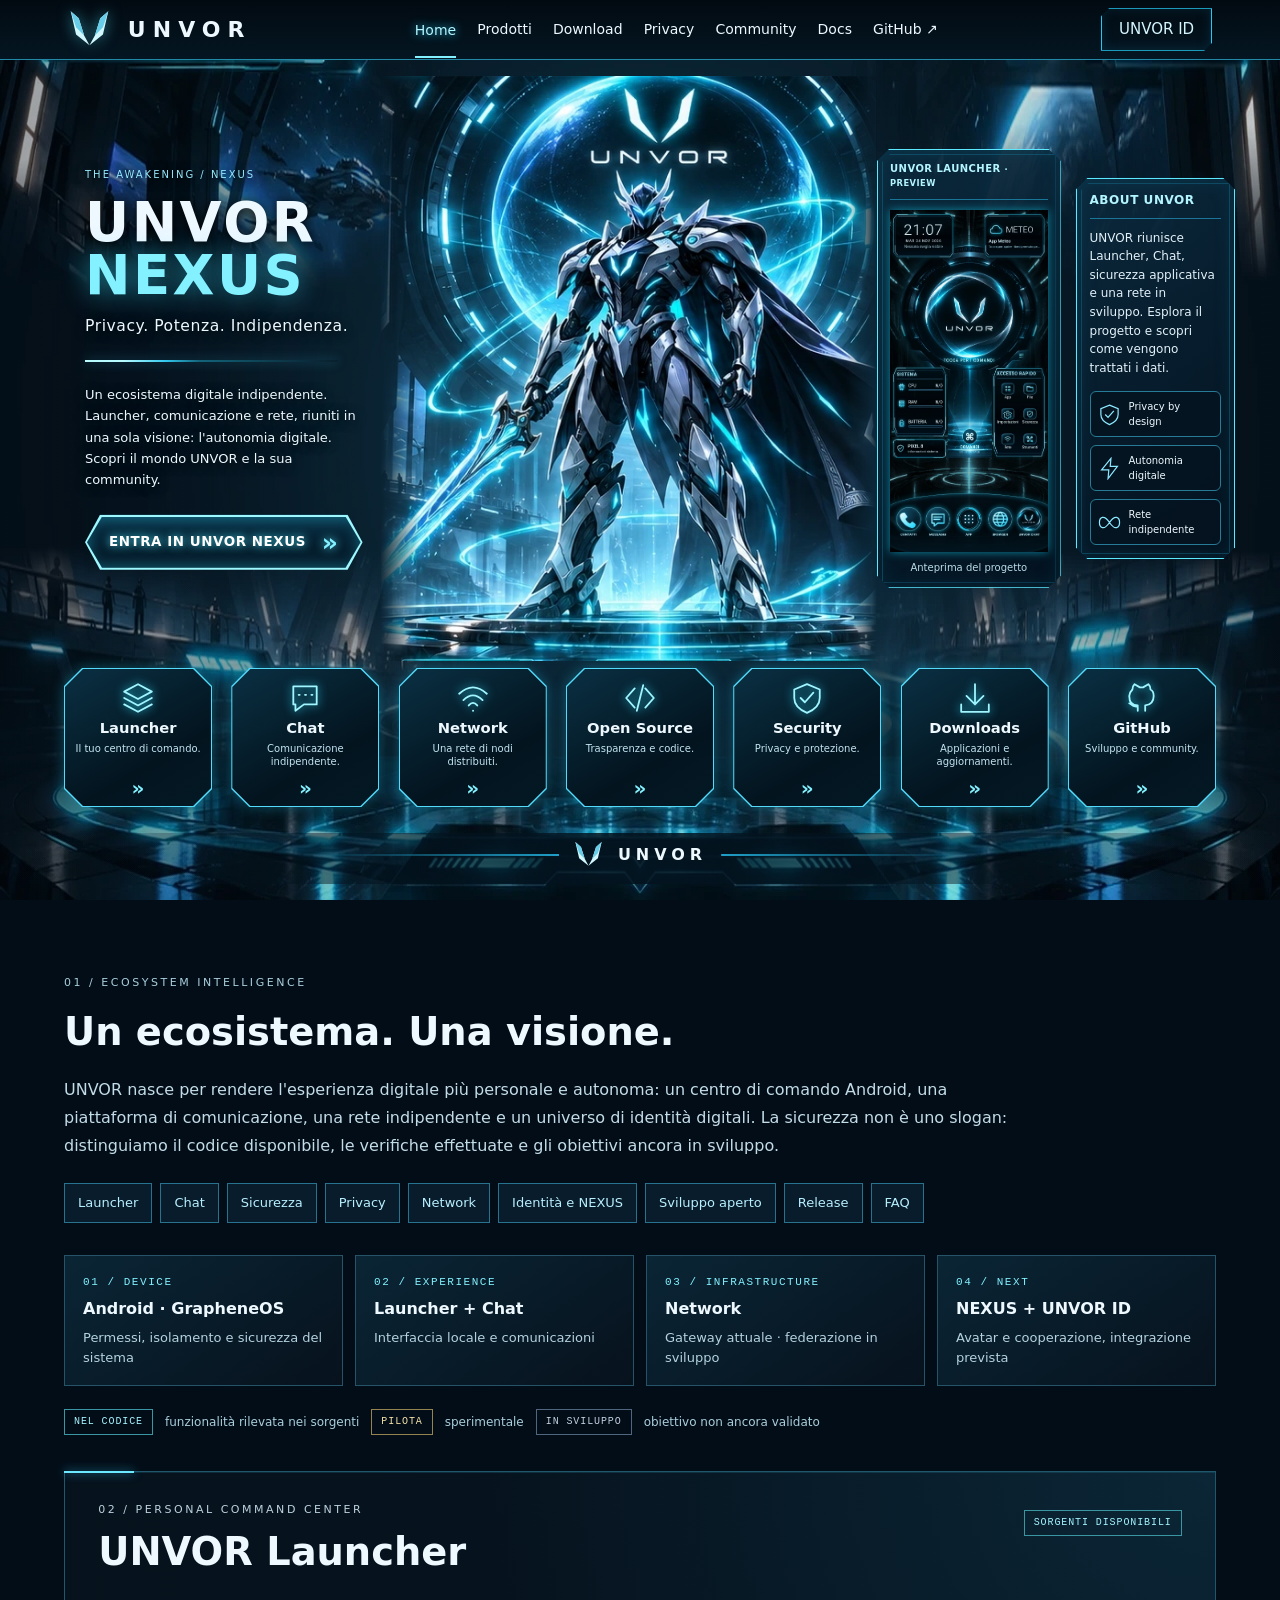
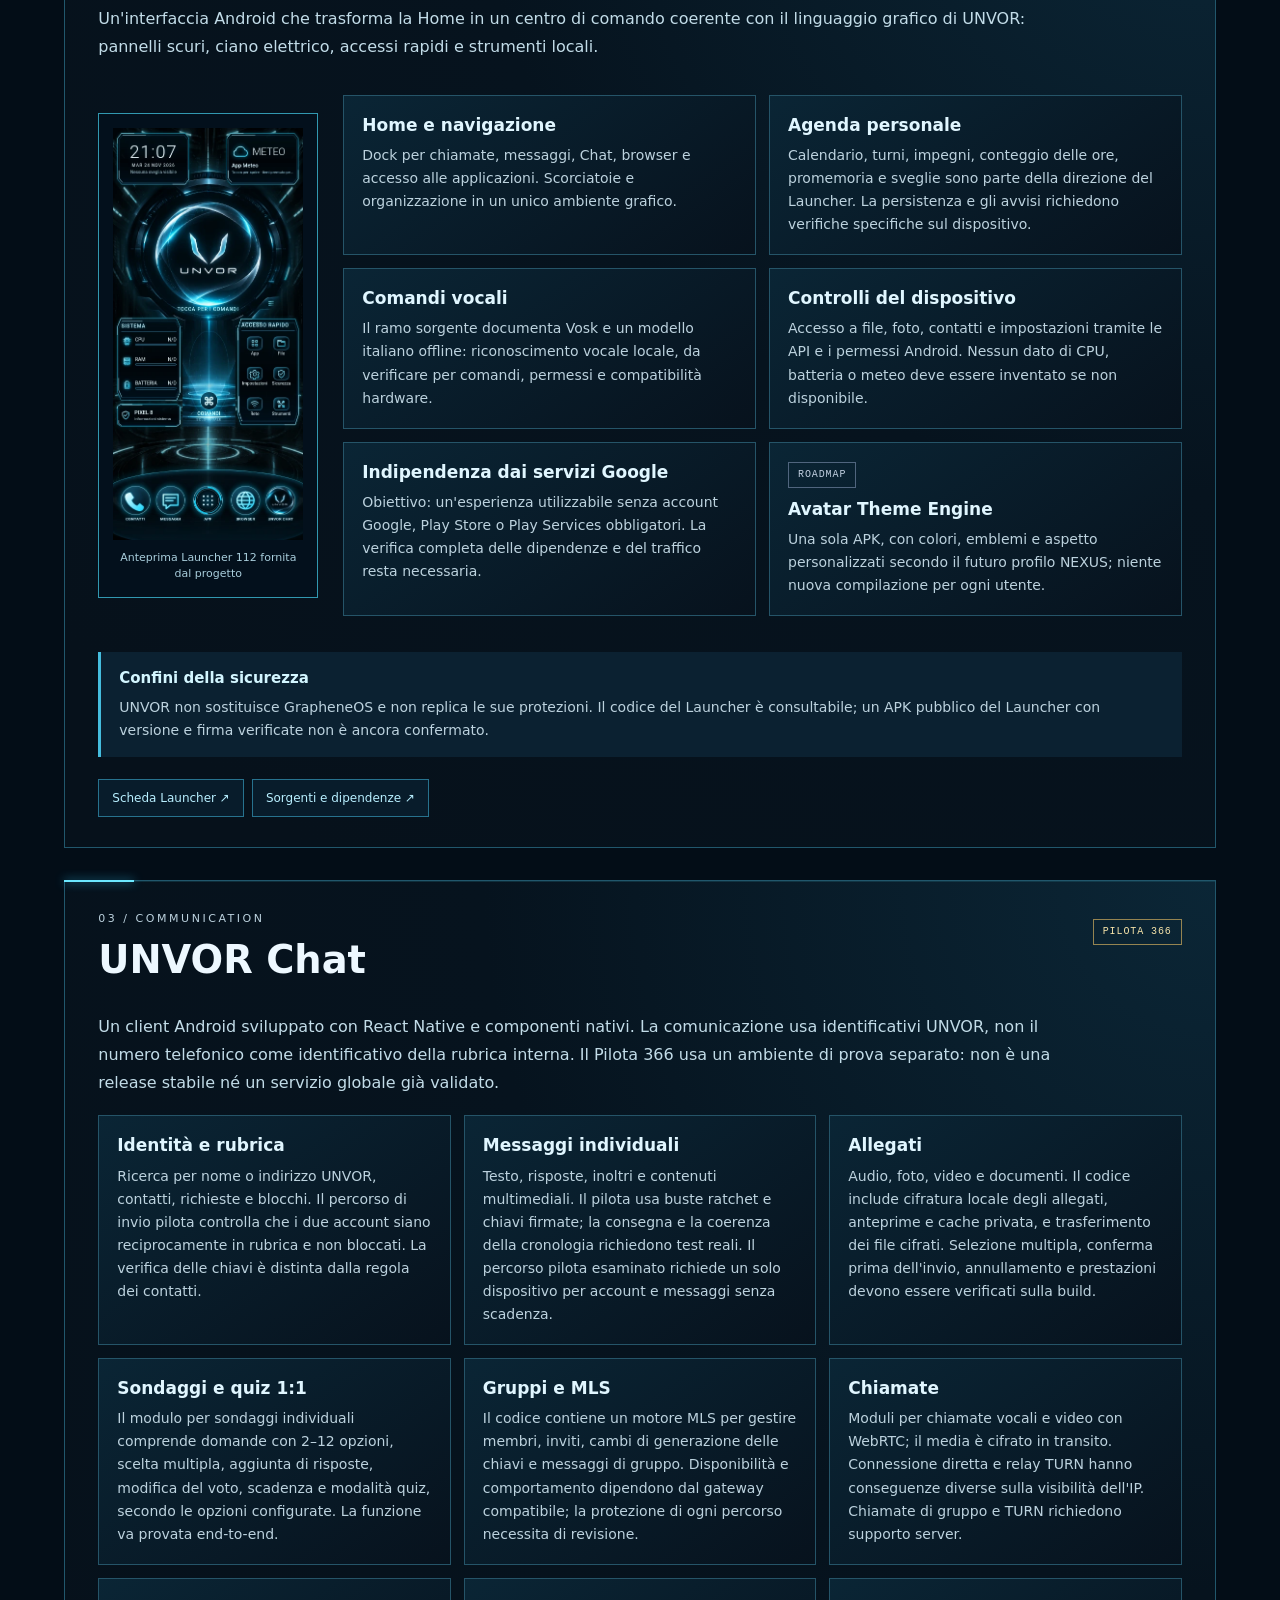
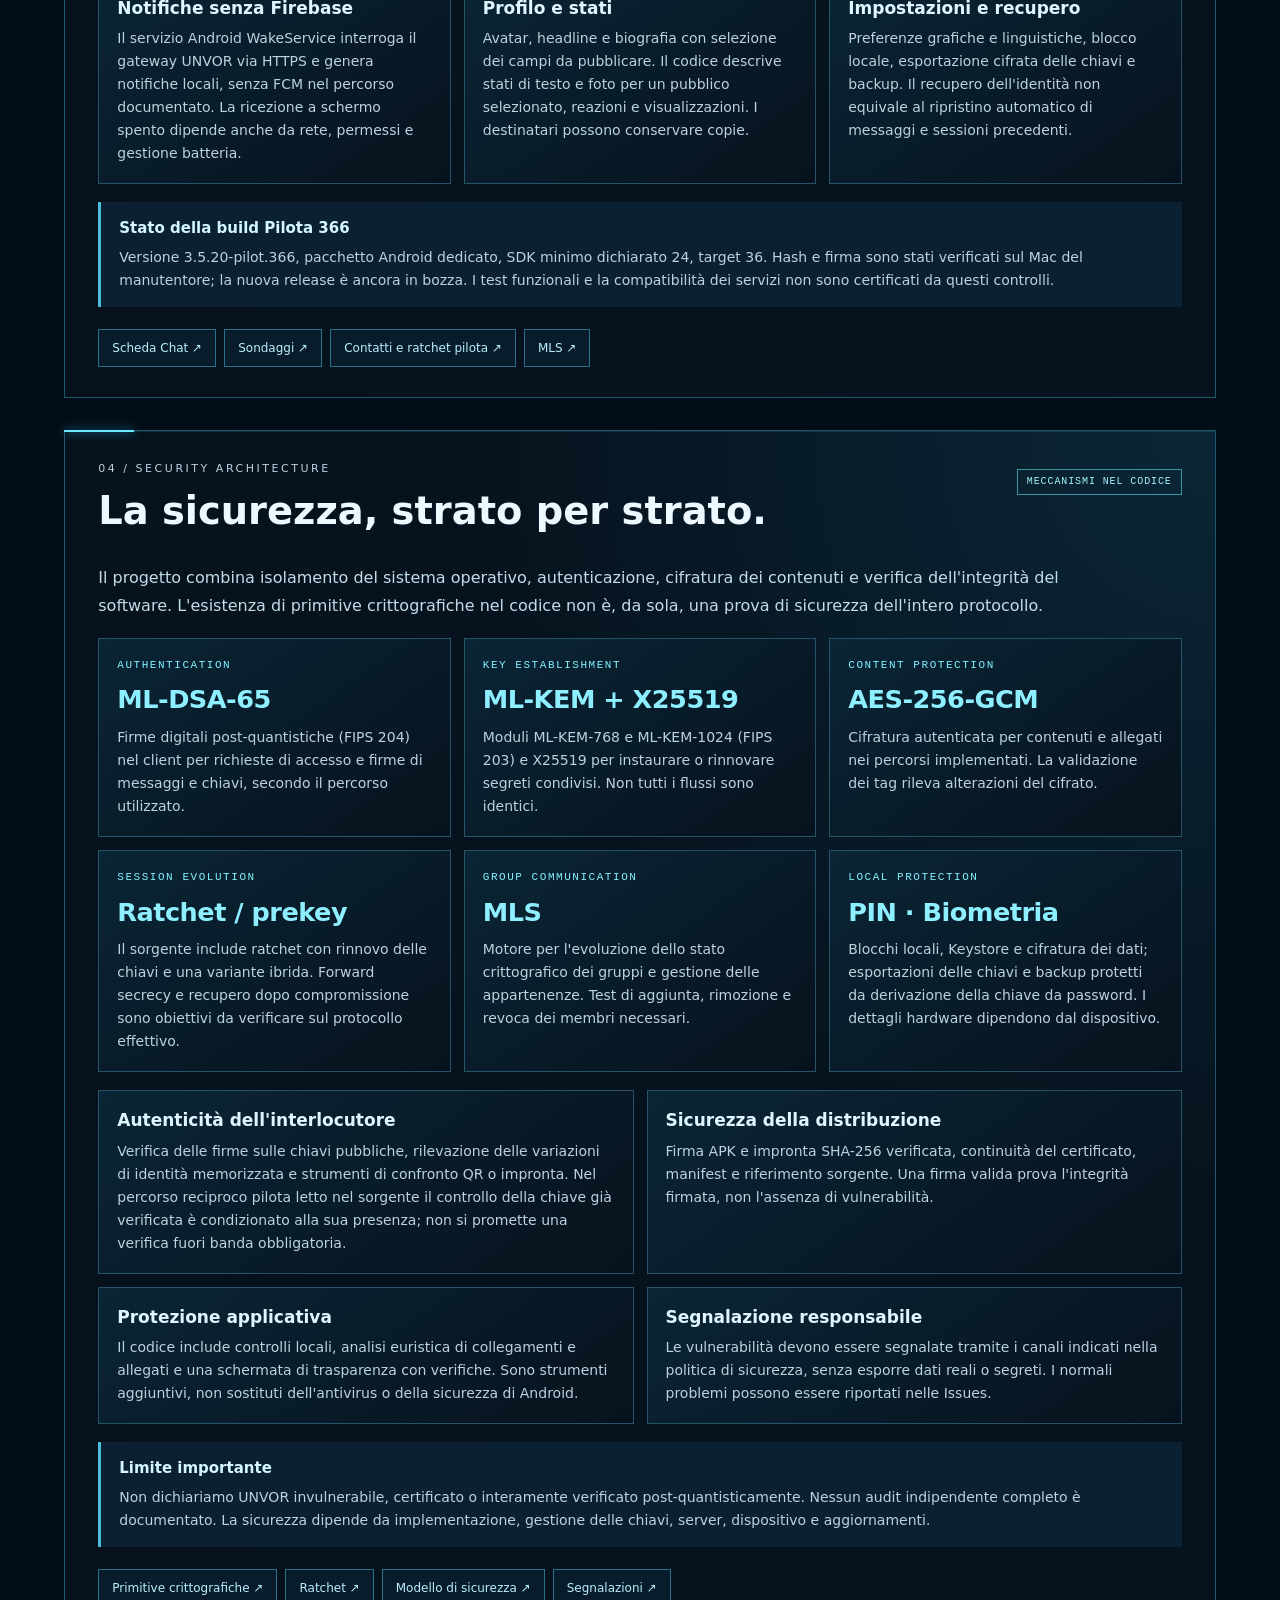
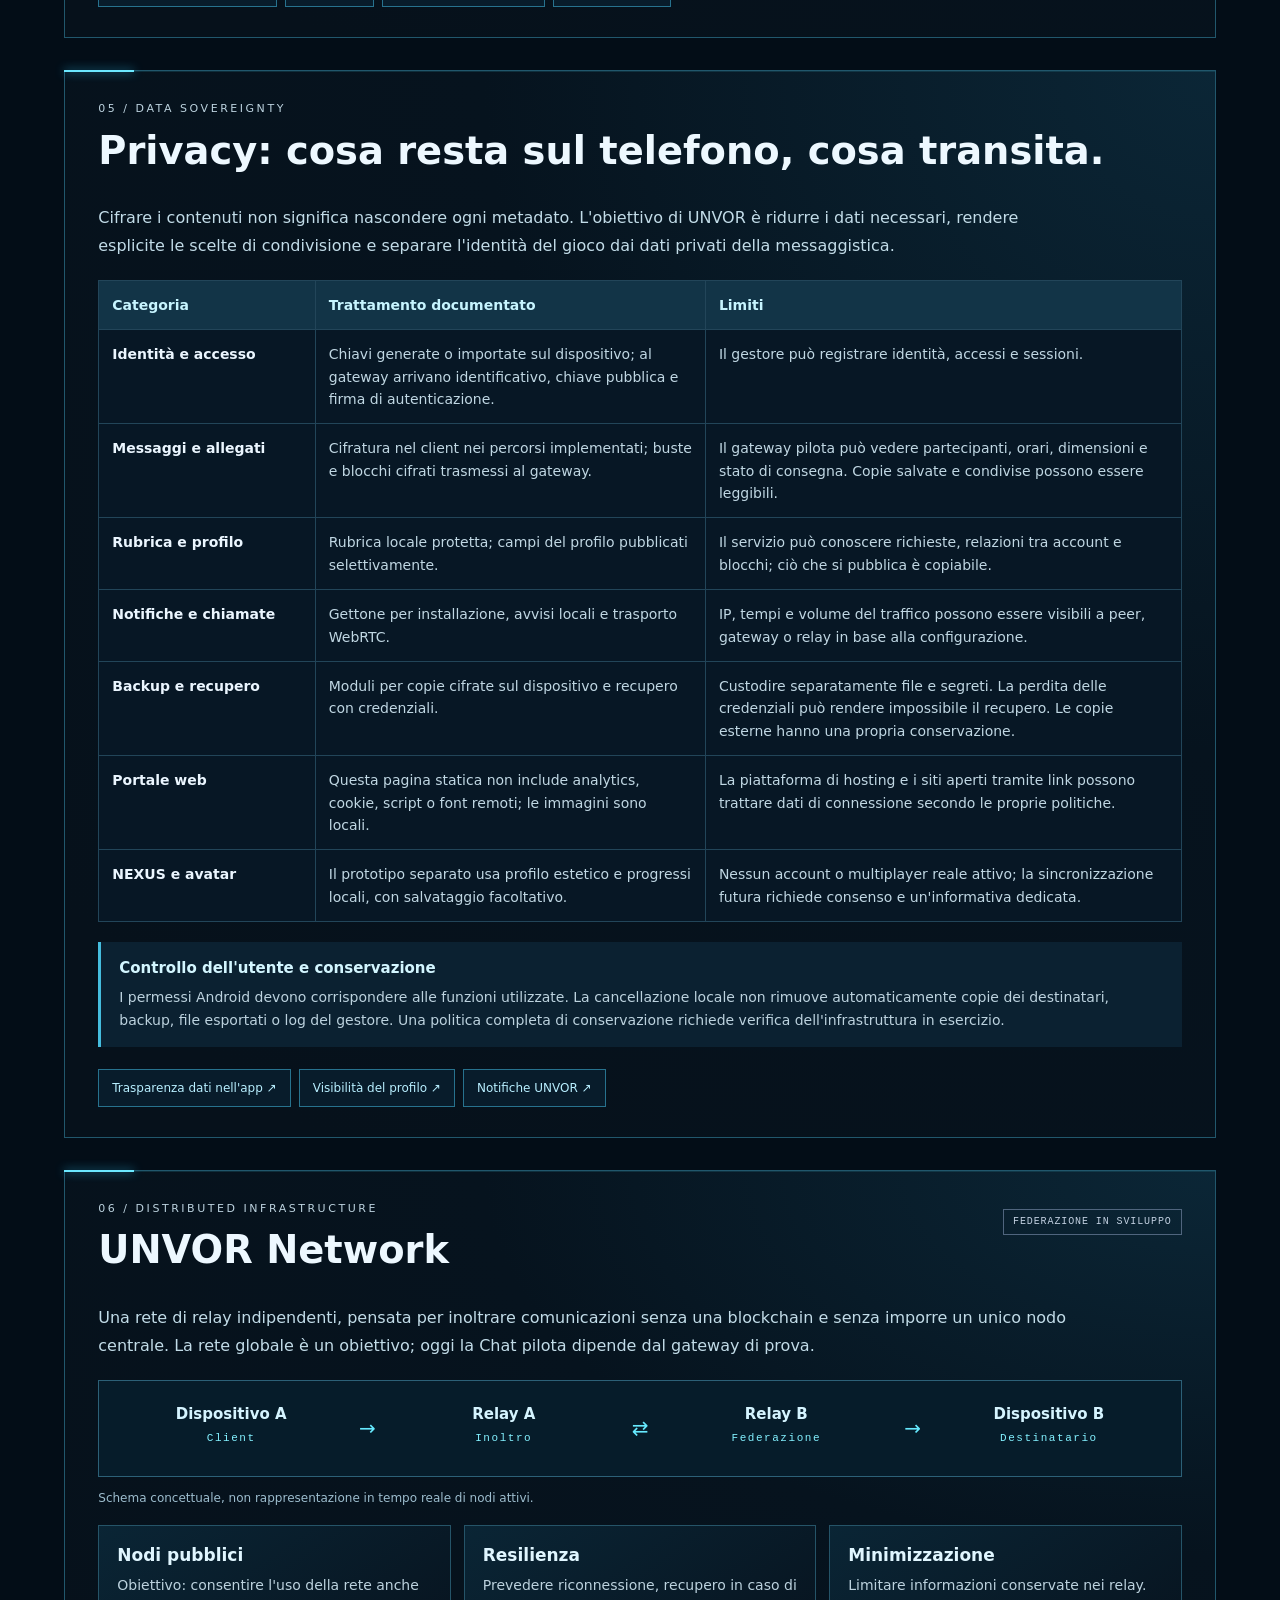
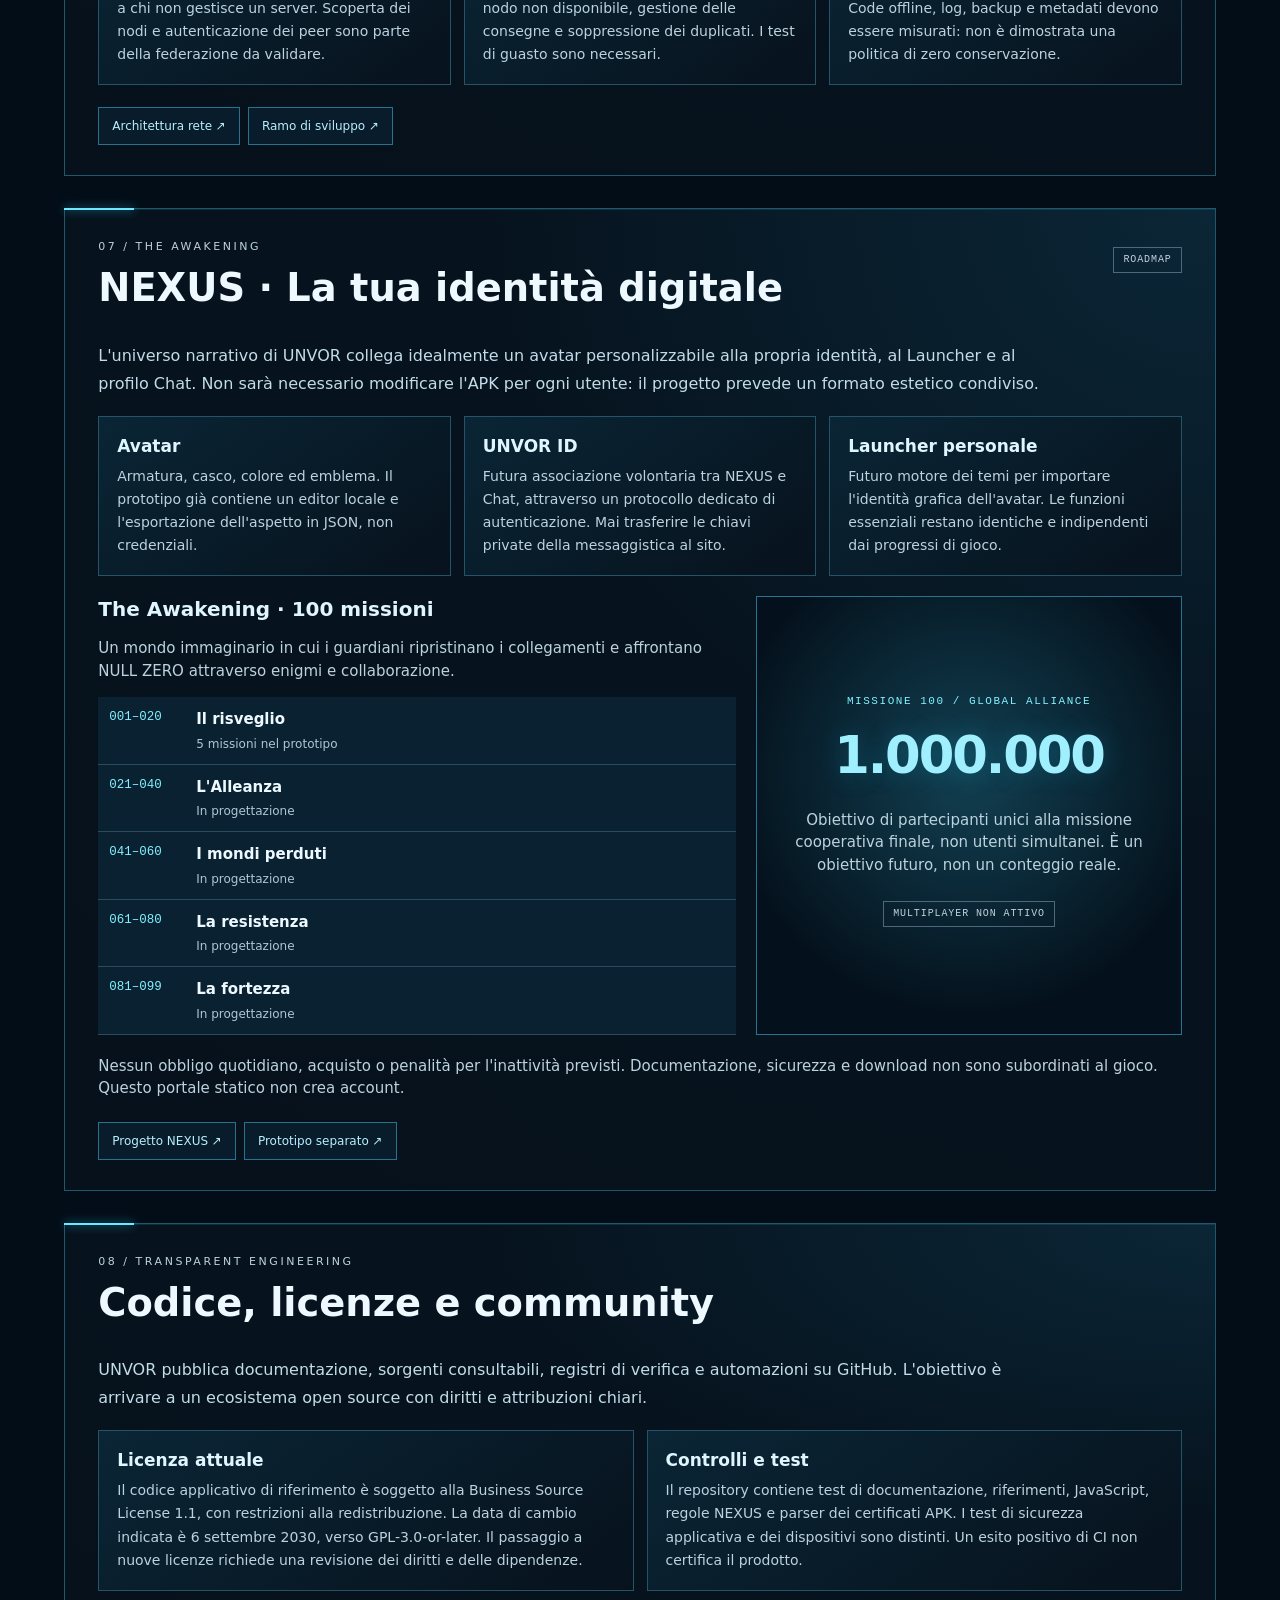
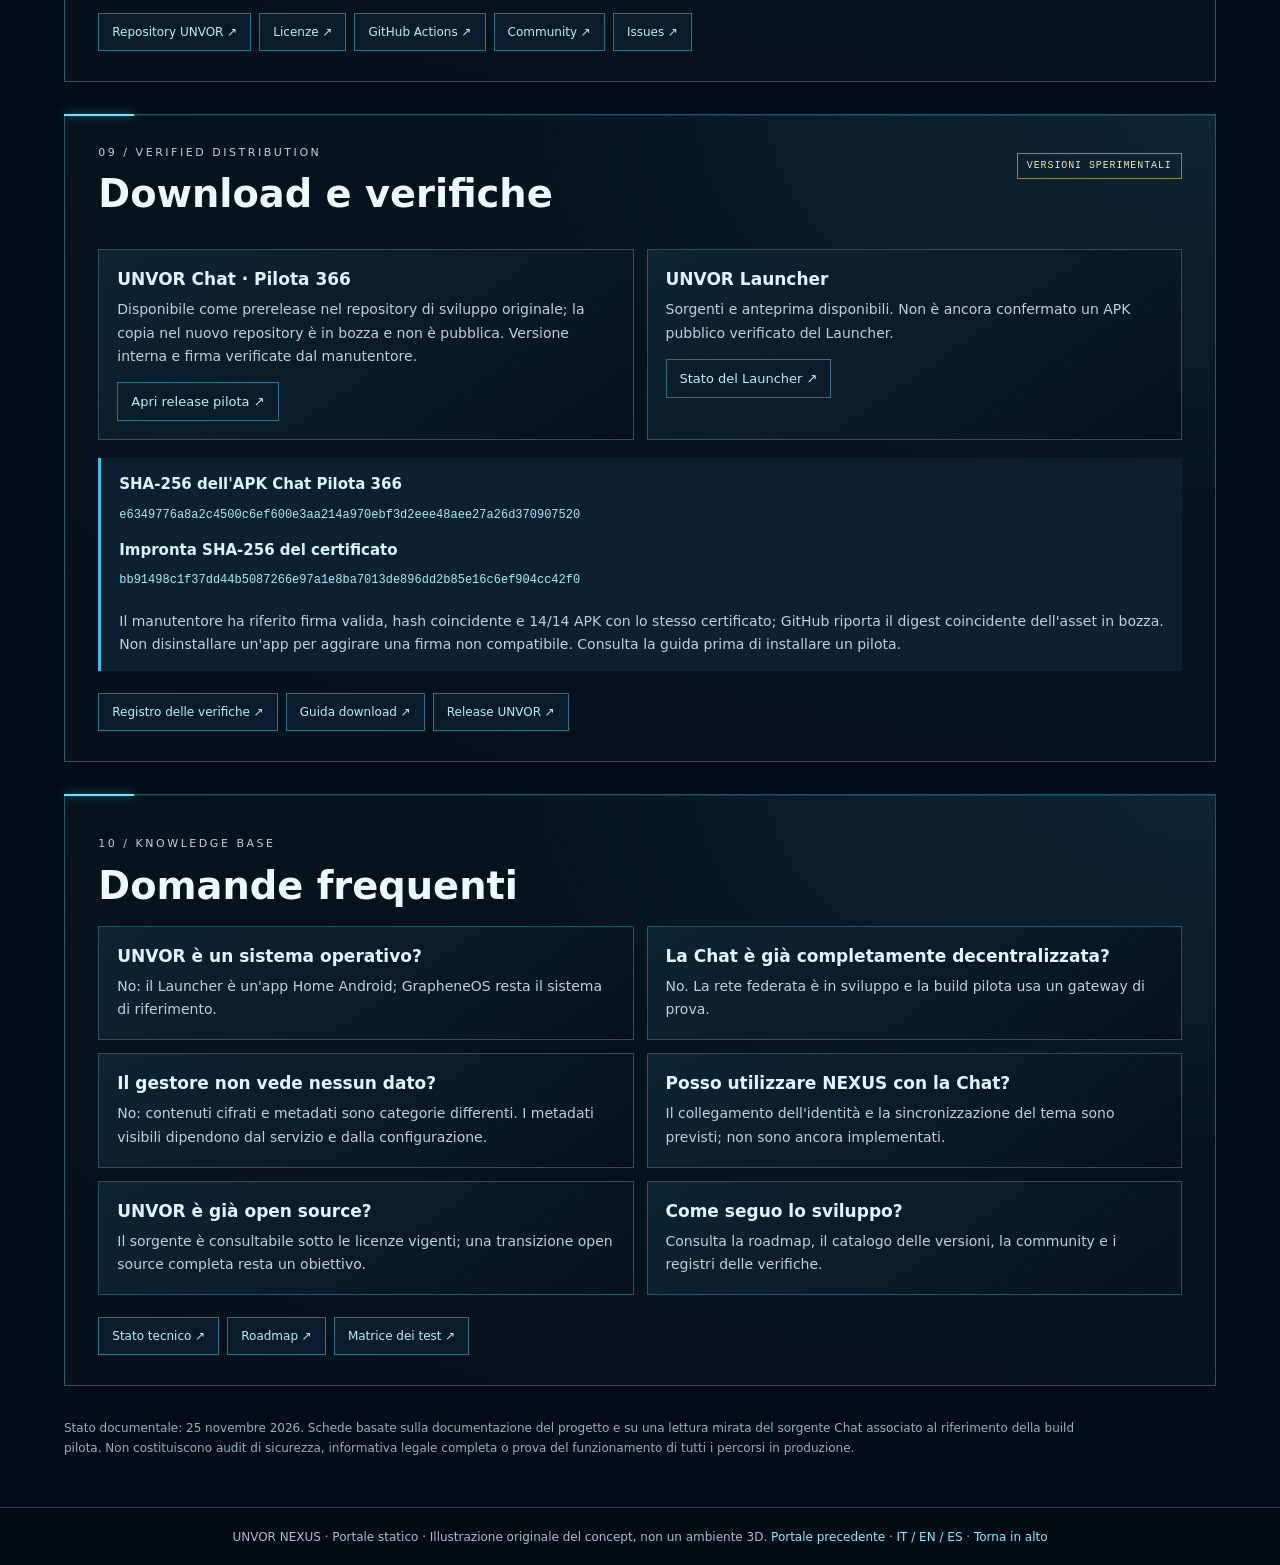
==== commit 9b90f8db: "feat: launch UNVOR Nexus Ecosystem as the official homepage" ====
--- a/index.html
+++ b/index.html
@@ -1,12 +1,74 @@
 <!DOCTYPE html>
-<html lang="it"><head><meta charset="utf-8"/><meta content="width=device-width,initial-scale=1" name="viewport"/><meta content="#020c14" name="theme-color"/><title>UNVOR — Ecosystem</title><link rel="stylesheet" href="web/hud.css"/></head><body id="top"><a class="skip" href="#main"><span data-i18n="t0">Vai al contenuto</span></a><svg aria-hidden="true" style="position:absolute;width:0;height:0"><defs><symbol id="grid" viewbox="0 0 24 24"><rect height="7" rx="1" width="7" x="3" y="3"></rect><rect height="7" rx="1" width="7" x="14" y="3"></rect><rect height="7" rx="1" width="7" x="3" y="14"></rect><rect height="7" rx="1" width="7" x="14" y="14"></rect></symbol><symbol id="phone" viewbox="0 0 24 24"><rect height="20" rx="2" width="12" x="6" y="2"></rect><path d="M10 18h4M10 5h4"></path></symbol><symbol id="chat-icon" viewbox="0 0 24 24"><path d="M3 4h18v13H9l-6 5V4zM7 8h10M7 12h8"></path></symbol><symbol id="network" viewbox="0 0 24 24"><circle cx="12" cy="12" r="3"></circle><circle cx="4" cy="5" r="2"></circle><circle cx="20" cy="5" r="2"></circle><circle cx="4" cy="20" r="2"></circle><circle cx="20" cy="20" r="2"></circle><path d="m6 6 4 4m4 0 4-4M6 18l4-4m4 0 4 4"></path></symbol><symbol id="shield" viewbox="0 0 24 24"><path d="m12 2 9 4v6c0 6-9 10-9 10S3 18 3 12V6zM8 12l3 3 5-6"></path></symbol><symbol id="arrow" viewbox="0 0 24 24"><path d="M4 12h16m-6-6 6 6-6 6"></path></symbol></defs></svg><header class="bar"><div class="wrap"><a class="brand" href="#top"><img alt="" src="assets/logo-unvor.png"/>UNVOR</a><button aria-controls="nav" aria-expanded="false" class="menu"><span data-i18n="t2">MENU ☰</span></button><nav aria-label="Navigazione principale" class="nav" data-aria-label-key="a0" id="nav"><a href="#ecosistema"><span data-i18n="t3">Ecosistema</span></a><a href="#launcher">Launcher</a><a href="#chat">Chat</a><a href="#rete">Network</a><a href="#privacy"><span data-i18n="t7">Privacy</span></a><a href="#download"><span data-i18n="navdl">Download</span></a></nav><span class="status"><i class="dot"></i><span data-i18n="t8">Progetto in sviluppo</span></span><div class="lang-control"><label class="mono" for="lang"><span data-i18n="lang">Lingua</span></label><select aria-label="Lingua / Language / Idioma" id="lang"><option value="it">IT · Italiano</option><option value="en">EN · English</option><option value="es">ES · Español</option></select></div></div></header><main id="main"><section class="hero"><div class="wrap"><div class="hero-head mono"><span class="kicker">UNVOR / Ecosystem interface</span><span><span data-i18n="t10">PORTALE WEB</span><span class="cyan">// 01</span></span></div><div class="hero-grid"><div class="hero-left"><div class="panel micro"><div class="label"><span data-i18n="t12">Tempo locale</span><span>01</span></div><div class="readout" id="clock">--:--</div><div class="mono muted" id="date"><span data-i18n="t15">Ora del dispositivo</span></div></div><div class="panel micro"><div class="label"><span data-i18n="t16">Visione</span><span>02</span></div><h2 class="hero-title"><span data-i18n="t18">Il tuo mondo.</span><br/><span><span data-i18n="t19">Le tue regole.</span></span></h2><p><span data-i18n="t20">Un ecosistema progettato intorno all'autonomia digitale.</span></p></div><a class="btn" href="#ecosistema"><span data-i18n="t21">Esplora UNVOR</span><svg><use href="#arrow"></use></svg></a><a class="btn alt" href="nexus/index.html">UNVOR NEXUS · 3D Preview <svg><use href="#arrow"></use></svg></a></div><div class="core"><div class="reactor"><div class="ring r2"></div><div class="ring"></div><div class="ring r3"></div><img alt="Nuovo emblema UNVOR, metallico e ciano" data-alt-key="a2" src="assets/logo-unvor.png"/></div><div class="beam"></div><div class="core-caption mono">UNVOR · DIGITAL AUTONOMY</div><h1>ECOSYSTEM</h1></div><div class="hero-right"><div class="panel micro"><div class="label"><span data-i18n="t24">Piattaforma</span><span>03</span></div><strong>Android</strong><p><span data-i18n="t27">Pixel 8 · GrapheneOS come sistema di riferimento.</span></p></div><div class="panel micro"><div class="label"><span data-i18n="t28">Architettura</span><span>04</span></div><strong><span data-i18n="t30">Rete distribuita</span></strong><p><span data-i18n="t31">Relay indipendenti. Senza blockchain, nella visione del progetto.</span></p></div><div class="panel micro"><div class="label"><span data-i18n="t32">Principi</span><span>05</span></div><strong><span data-i18n="t34">Privacy by design</span></strong><p><span data-i18n="t35">Indipendenza e minimizzazione dei dati come obiettivi.</span></p></div></div></div><nav aria-label="Accesso rapido" class="dock" data-aria-label-key="a1"><a href="#launcher"><span class="orb"><svg><use href="#phone"></use></svg></span>Launcher</a><a href="#chat"><span class="orb"><svg><use href="#chat-icon"></use></svg></span>Chat</a><a href="#ecosistema"><span class="orb"><svg><use href="#grid"></use></svg></span><span data-i18n="t38">Ecosistema</span></a><a href="#rete"><span class="orb"><svg><use href="#network"></use></svg></span>Network</a><a href="#privacy"><span class="orb"><svg><use href="#shield"></use></svg></span><span data-i18n="t40">Privacy</span></a></nav></div></section>
-<section class="section" id="ecosistema"><div class="wrap"><div class="section-head"><div><div class="eyebrow"><span data-i18n="t41">01 // Accesso ai moduli</span></div><h2><span data-i18n="t42">Un'identità.</span><br/><span data-i18n="t43">Tre componenti.</span></h2></div><p><span data-i18n="t44">Esperienze complementari, integrate dalla stessa visione: restituire alle persone maggiore controllo sulla propria vita digitale.</span></p></div><div class="modules"><article class="panel module"><div class="module-id">UNVOR / 01 <span>ANDROID</span></div><span class="mod-icon"><svg><use href="#phone"></use></svg></span><h3>Launcher</h3><p><span data-i18n="t48">Una nuova esperienza Android: interfaccia HUD, applicazioni e strumenti quotidiani organizzati in un unico ambiente.</span></p><a href="#launcher"><span data-i18n="t49">Accedi al modulo ↗</span></a></article><article class="panel module"><div class="module-id">UNVOR / 02 <span>MESSAGING</span></div><span class="mod-icon"><svg><use href="#chat-icon"></use></svg></span><h3>Chat</h3><p><span data-i18n="t53">Messaggistica con identificativi UNVOR e rubrica reciproca. Conversazioni, gruppi e chiamate nella visione del prodotto.</span></p><a href="#chat"><span data-i18n="t54">Accedi al modulo ↗</span></a></article><article class="panel module"><div class="module-id">UNVOR / 03 <span>RELAY</span></div><span class="mod-icon"><svg><use href="#network"></use></svg></span><h3>Network</h3><p><span data-i18n="t58">Una rete progettata per distribuire le comunicazioni attraverso nodi relay indipendenti, senza un unico centro.</span></p><a href="#rete"><span data-i18n="t59">Accedi al modulo ↗</span></a></article></div></div></section>
-<section class="section" id="launcher"><div class="wrap product"><div><div class="eyebrow">02 // UNVOR Launcher</div><h2><span data-i18n="t61">La tua Home.</span><br/><span class="cyan"><span data-i18n="t62">Un'altra dimensione.</span></span></h2><p><span data-i18n="t63">Un'interfaccia ispirata ai sistemi HUD, progettata per il Pixel 8 con GrapheneOS. UNVOR personalizza l'esperienza senza sostituire il sistema operativo.</span></p><div class="specs"><div class="spec"><span data-i18n="t64">Pannelli ciano, profondità visiva e accesso rapido.</span></div><div class="spec"><span data-i18n="t65">Applicazioni, file, strumenti e informazioni di sistema.</span></div><div class="spec"><span data-i18n="t66">Browser indipendente e accesso alla messaggistica UNVOR.</span></div><div class="spec"><span data-i18n="t67">Funzionalità complementari a GrapheneOS.</span></div></div><a class="btn alt" href="#privacy"><span data-i18n="t68">Scopri i principi</span><svg><use href="#arrow"></use></svg></a></div><div class="panel visual"><span class="corner mono">DISPLAY / 112</span><figure><img alt="Schermata originale UNVOR Launcher 112" aria-label="Ingrandisci schermata Launcher 112" class="screen" data-alt-key="a3" data-aria-label-key="a4" role="button" src="assets/launcher-112.png" tabindex="0"/><figcaption><span data-i18n="t70">Launcher 112 · Immagine originale fornita dal progetto. Tocca per ingrandire.</span></figcaption></figure></div></div></section>
-<section class="section" id="chat"><div class="wrap product"><div aria-label="Visualizzazione illustrativa della comunicazione UNVOR" class="panel chat-visual" data-aria-label-key="a5">
-<div class="comm-head"><img alt="" src="assets/logo-unvor.png"/><div><strong>UNVOR CHAT</strong><div class="mono"><span data-i18n="t72">COMMUNICATION MODULE</span></div></div><span class="comm-demo"><span data-i18n="t73">CONCEPT</span></span></div>
-<div class="comm-link"><div class="comm-user"><span class="orb"><svg aria-hidden="true" viewbox="0 0 24 24"><circle cx="12" cy="8" r="4"></circle><path d="M4 21v-2a8 8 0 0 1 16 0v2"></path></svg></span><b>UNVOR A</b><small><span data-i18n="t75">Identificativo A</span></small></div><div class="comm-linkline"><span class="orb"><svg><use href="#chat-icon"></use></svg></span><small><span data-i18n="t76">Rubrica reciproca</span></small></div><div class="comm-user"><span class="orb"><svg aria-hidden="true" viewbox="0 0 24 24"><circle cx="12" cy="8" r="4"></circle><path d="M4 21v-2a8 8 0 0 1 16 0v2"></path></svg></span><b>UNVOR B</b><small><span data-i18n="t78">Identificativo B</span></small></div></div>
-<div class="comm-thread"><div class="comm-thread-head"><span><span data-i18n="t79">Conversazione di esempio</span></span><span>DEMO / 01</span></div><div class="comm-bubble"><small>UNVOR A</small><span data-i18n="t82">Ciao! Ti ho aggiunto alla mia rubrica.</span></div><div class="comm-bubble sent"><small>UNVOR B</small><span data-i18n="t84">Anch'io. Ora possiamo comunicare.</span></div><div class="comm-status"><span class="dot"></span><span data-i18n="t85">SCAMBIO ILLUSTRATIVO</span></div></div>
-<div class="comm-functions"><div class="comm-function"><svg><use href="#chat-icon"></use></svg><span data-i18n="t86">Messaggi</span></div><div class="comm-function"><svg viewbox="0 0 24 24"><circle cx="9" cy="7" r="3"></circle><path d="M2 21v-3a7 7 0 0 1 14 0v3M17 4a3 3 0 0 1 0 6M22 21v-3a6 6 0 0 0-4-6"></path></svg><span data-i18n="t87">Gruppi</span></div><div class="comm-function"><svg><use href="#phone"></use></svg><span data-i18n="t88">Chiamate</span></div></div>
-<div class="comm-caption"><span data-i18n="t89">Illustrazione web del concetto UNVOR Chat. Non è una schermata dell'app né una conversazione reale.</span></div></div><div><div class="eyebrow">03 // UNVOR Chat</div><h2><span data-i18n="t91">Connettiti.</span><br/><span class="cyan"><span data-i18n="t92">Alle tue condizioni.</span></span></h2><p><span data-i18n="t93">La rubrica UNVOR utilizza identificativi dedicati. La regola progettuale prevede che entrambi gli utenti si siano aggiunti reciprocamente prima di comunicare.</span></p><div class="specs"><div class="spec"><span data-i18n="t94">Identificativi UNVOR nella rubrica interna.</span></div><div class="spec"><span data-i18n="t95">Conversazioni individuali, gruppi e chiamate.</span></div><div class="spec"><span data-i18n="t96">Allegati multipli e sondaggi tra le evoluzioni previste.</span></div><div class="spec"><span data-i18n="t97">Protezione delle comunicazioni da verificare con test e audit.</span></div></div><p style="font-size:12px"><span data-i18n="t98">Il pannello è una rappresentazione illustrativa del progetto, non una prova delle funzionalità o della sicurezza dell'app.</span></p></div></div></section>
-<section class="section" id="rete"><div class="wrap"><div class="section-head"><div><div class="eyebrow">04 // UNVOR Network</div><h2><span data-i18n="t100">Una rete.</span><br/><span class="cyan"><span data-i18n="t101">Nessun unico centro.</span></span></h2></div><p><span data-i18n="t102">La federazione di relay indipendenti è pensata per consentire l'accesso anche a chi non gestisce un proprio server.</span></p></div><div class="network"><div class="panel network-map"><svg aria-label="Schema dimostrativo di cinque nodi relay collegati" data-aria-label-key="a6" role="img" viewbox="0 0 560 360"><defs><radialgradient id="halo"><stop stop-color="#159ab8" stop-opacity=".2"></stop><stop offset="1" stop-color="#159ab8" stop-opacity="0"></stop></radialgradient></defs><circle cx="280" cy="180" fill="url(#halo)" r="168"></circle><g fill="none" stroke="#1e6b80" stroke-width=".6"><circle cx="280" cy="180" r="148"></circle><circle cx="280" cy="180" r="110"></circle><circle cx="280" cy="180" r="65"></circle><path d="M20 180h520M280 15v330" stroke-dasharray="3 9"></path></g><g id="edges"></g><g id="nodes"></g><text x="18" y="22">RELAY TOPOLOGY / DEMO</text><text data-i18n="t104" x="18" y="344">SCHEMA CONCETTUALE · NON LIVE</text></svg></div><div class="panel network-info"><div class="eyebrow"><span data-i18n="t105">Simulazione interattiva</span></div><h3><span data-i18n="t106">Federazione dei nodi</span></h3><p><span data-i18n="t107">I relay sono progettati come intermediari. L'obiettivo è minimizzare la conservazione di dati e metadati; le proprietà effettive richiedono verifiche.</span></p><div aria-live="polite" class="mono" data-i18n="t108" id="netStatus">DEMO / 5 NODI RAPPRESENTATI</div><button class="btn" data-i18n="t109" id="simulate">Simula un nodo offline</button><p style="font-size:11px"><span data-i18n="t110">La simulazione è locale e puramente illustrativa: non controlla server reali, non verifica la resilienza della rete.</span></p></div></div></div></section>
-<section class="section" id="privacy"><div class="wrap"><div class="section-head"><div><div class="eyebrow"><span data-i18n="t111">05 // Principi di progetto</span></div><h2><span data-i18n="t112">La fiducia si costruisce.</span></h2></div><p><span data-i18n="t113">Scelte tecniche trasparenti, verifiche e controllo dell'utente. Nessuna promessa di sicurezza assoluta.</span></p></div><div class="privacy"><article class="panel"><h3><span data-i18n="t114">01 / Controllo dell'utente</span></h3><p><span data-i18n="t115">Permessi espliciti e strumenti comprensibili sono alla base dell'esperienza.</span></p></article><article class="panel"><h3><span data-i18n="t116">02 / Indipendenza</span></h3><p><span data-i18n="t117">Obiettivo: componenti UNVOR senza dipendenze obbligatorie da account e servizi Google.</span></p></article><article class="panel"><h3>03 / GrapheneOS</h3><p><span data-i18n="t119">Il sistema operativo conserva le responsabilità di sicurezza di base. UNVOR si concentra sulle proprie funzioni.</span></p></article><article class="panel"><h3><span data-i18n="t120">04 / Verificabilità</span></h3><p><span data-i18n="t121">Le proprietà di privacy e sicurezza devono essere dimostrate da test e revisioni, non soltanto dichiarate.</span></p></article></div></div></section><section class="section" id="download"><div class="wrap"><div class="section-head"><div><div class="eyebrow">07 // GITHUB · OPEN SOURCE ROADMAP</div><h2><span data-i18n="dlhead">Codice e download.</span></h2></div><p><span data-i18n="dlintro">Il nostro obiettivo è un ecosistema open source: codice verificabile, release pubbliche e licenze aperte.</span></p></div><div class="modules dl-grid"><article class="panel module"><div class="module-id">01 // ANDROID</div><div class="mod-icon"><svg><use href="#chat-icon"></use></svg></div><h3>UNVOR Chat</h3><p><span data-i18n="chatdl">UNVOR Chat Pilota 366: versione sperimentale disponibile sul canale originale di sviluppo.</span></p><a class="btn" href="https://github.com/Jabo86/ultron-android/releases/tag/ratchet-pilot-66" rel="noopener noreferrer" target="_blank"><span data-i18n="releases">Release Pilota 366 ↗</span></a><a class="btn alt" href="https://github.com/Jabo86/ultron-android/releases/download/ratchet-pilot-66/UNVOR-Chat-Pilota-366.apk" rel="noopener noreferrer"><span data-i18n="apkdirect">Scarica APK pilota ↗</span></a><a class="btn alt" href="https://github.com/Jabo86/UNVOR" rel="noopener noreferrer" target="_blank"><span data-i18n="source">Centro GitHub UNVOR ↗</span></a></article><article class="panel module"><div class="module-id">02 // ANDROID</div><div class="mod-icon"><svg><use href="#phone"></use></svg></div><h3>UNVOR Launcher</h3><p><span data-i18n="launchdl">Sorgenti del Launcher consultabili. L'APK firmata per la distribuzione pubblica non è ancora verificata.</span></p><span class="dl-pending mono"><span data-i18n="pending">Da pubblicare</span></span><a class="btn alt" href="https://github.com/Jabo86/ultron-android/tree/fix/unvor-launcher/unvor-launcher" rel="noopener noreferrer" target="_blank"><span data-i18n="launchsource">Sorgenti Launcher ↗</span></a></article><article class="panel module"><div class="module-id">03 // LICENSE</div><div class="mod-icon"><svg><use href="#shield"></use></svg></div><h3><span data-i18n="lictitle">Licenza e trasparenza</span></h3><p><span data-i18n="licdesc">Il codice applicativo è consultabile sotto BSL 1.1, con restrizioni alla redistribuzione. La transizione verso una licenza open source richiede la verifica dei diritti.</span></p><a class="btn alt" href="https://github.com/Jabo86/UNVOR/blob/main/docs/LICENSING.md" rel="noopener noreferrer" target="_blank"><span data-i18n="license">Licenze e attribuzioni ↗</span></a></article></div><p class="dl-note"><span data-i18n="dlwarn">La Chat Pilota 366 è presente su GitHub; firme e compatibilità non sono state verificate qui. Le release nel nuovo repository sono ancora da pubblicare.</span></p><div style="display:flex;flex-wrap:wrap;gap:12px;margin-top:18px"><a class="btn alt" href="https://github.com/Jabo86/UNVOR/blob/main/docs/DOWNLOADS.md"><span data-i18n="verifydl">Verifica download e SHA-256 ↗</span></a><a class="btn alt" href="https://github.com/Jabo86/UNVOR/releases"><span data-i18n="newreleases">Release UNVOR ↗</span></a><a class="btn alt" href="https://github.com/Jabo86/UNVOR/discussions"><span data-i18n="community">Community ↗</span></a><a class="btn alt" href="https://github.com/Jabo86/UNVOR/issues"><span data-i18n="reportbug">Segnala un problema ↗</span></a></div></div></section><section class="section" id="faq"><div class="wrap"><div class="eyebrow">06 // Knowledge base</div><h2 style="margin-bottom:28px"><span data-i18n="t123">Domande frequenti.</span></h2><div class="faq"><details><summary><span data-i18n="t124">UNVOR è un sistema operativo?</span></summary><p><span data-i18n="t125">No. Il progetto comprende un launcher Android, una chat e una rete di relay. GrapheneOS è il sistema di riferimento sul Pixel 8.</span></p></details><details><summary><span data-i18n="t126">Serve un account Google?</span></summary><p><span data-i18n="t127">L'obiettivo è offrire componenti utilizzabili senza account Google o dipendenze obbligatorie dai suoi servizi.</span></p></details><details><summary><span data-i18n="t128">Serve un server personale?</span></summary><p><span data-i18n="t129">Nella configurazione prevista sarà possibile utilizzare nodi pubblici; la disponibilità dipenderà dal rilascio della rete.</span></p></details><details><summary><span data-i18n="t130">Posso scaricare le applicazioni?</span></summary><p><span data-i18n="t131">Consulta la sezione Download per il repository pubblico e la pagina delle release. La disponibilità degli APK non è stata verificata.</span></p></details></div></div></section></main><footer class="footer"><div class="wrap"><a class="brand" href="#top"><img alt="" src="assets/logo-unvor.png"/>UNVOR</a><small><span data-i18n="t133">© 2026 UNVOR · Progetto in sviluppo</span></small><a class="mono cyan" href="#top"><span data-i18n="t134">Torna al core ↑</span></a><button class="btn alt" id="cookie-open"><span data-i18n="cookieopen">Cookie e preferenze</span></button><a class="mono cyan" href="https://github.com/Jabo86/UNVOR" rel="noopener noreferrer" target="_blank">GITHUB ↗</a></div></footer><div aria-label="Schermata ingrandita" aria-modal="true" class="zoom" data-aria-label-key="a7" hidden="" id="zoom" role="dialog"><button aria-label="Chiudi anteprima" data-aria-label-key="a8"><span data-i18n="t135">Chiudi ×</span></button><img alt=""/></div><aside aria-labelledby="cookie-title" class="cookie-box panel" hidden="" id="cookie-box"><div class="eyebrow">PRIVACY // LOCAL PREFERENCES</div><h3 id="cookie-title"><span data-i18n="cookiehead">La tua privacy. La tua scelta.</span></h3><p><span data-i18n="cookieinfo">Il codice di questo sito non usa analytics o cookie pubblicitari. Salva localmente la scelta e, se autorizzi, la lingua. Il servizio di hosting e i collegamenti a GitHub sono soggetti alle proprie informative.</span></p><div class="cookie-options"><button class="btn alt" id="cookie-no"><span data-i18n="cookieno">Solo necessari</span></button><button class="btn" id="cookie-yes"><span data-i18n="cookieyes">Salva anche la lingua</span></button></div><p class="cookie-note"><span data-i18n="cookienote">Puoi cambiare la scelta dal footer in ogni momento.</span></p></aside><script src="web/hud.js"></script></body></html>
+
+<html lang="it"><head><meta charset="utf-8"/><meta content="width=device-width,initial-scale=1" name="viewport"/><meta content="#03121e" name="theme-color"/><title>UNVOR NEXUS — Privacy. Potenza. Indipendenza.</title><meta content="UNVOR NEXUS: ecosistema Android, Launcher, Chat, sicurezza crittografica, privacy, rete e roadmap degli avatar." name="description"/><link rel="stylesheet" href="web/nexus-ecosystem.css"/></head>
+<body><a class="skip" href="#main">Vai al contenuto</a>
+<svg aria-hidden="true" height="0" style="position:absolute" width="0"><defs>
+<symbol id="mark" viewbox="0 0 48 48"><path d="M3 3l9 8 6 19 6 11L9 29 3 3zM45 3l-9 8-6 19-6 11 15-12 6-26z" fill="#d2f8ff"></path><path d="m3 3 9 8 6 19-9-9zM45 3l-9 8-6 19 9-9z" fill="#67cde8"></path></symbol>
+<symbol id="layers" viewbox="0 0 32 32"><path d="m16 3 13 7-13 7L3 10zM3 16l13 7 13-7M3 22l13 7 13-7"></path></symbol>
+<symbol id="chat" viewbox="0 0 32 32"><path d="M5 5h22v17H15l-8 6v-6H5zM10 13h1m5 0h1m5 0h1"></path></symbol>
+<symbol id="network" viewbox="0 0 32 32"><path d="M3 12q13-12 26 0M7 18q9-9 18 0M12 23q4-5 8 0M16 28h.1"></path></symbol>
+<symbol id="code" viewbox="0 0 32 32"><path d="m11 7-8 9 8 9m10-18 8 9-8 9M19 4l-6 24"></path></symbol>
+<symbol id="shield" viewbox="0 0 32 32"><path d="m16 3 12 5v8q0 9-12 14Q4 25 4 16V8zM10 16l4 4 8-9"></path></symbol>
+<symbol id="download" viewbox="0 0 32 32"><path d="M16 3v19m-8-8 8 8 8-8M3 22v7h26v-7"></path></symbol>
+<symbol id="github" viewbox="0 0 32 32"><path d="M12 28v-4c-6 1-6-3-8-3m15 7v-5c7-1 8-5 8-9 0-3-1-5-3-6 0-2-1-4-2-5l-5 3h-3L9 3C7 5 7 7 7 8c-2 2-3 4-3 6 0 5 2 9 8 9"></path></symbol>
+<symbol id="bolt" viewbox="0 0 32 32"><path d="M18 2 5 18h10l-1 12 13-17H17z"></path></symbol>
+<symbol id="infinity" viewbox="0 0 32 32"><path d="M16 16C8 4 2 9 2 16s6 12 14 0c8-12 14-7 14 0s-6 12-14 0z"></path></symbol>
+</defs></svg>
+<header class="topbar"><a aria-label="UNVOR Home" class="brand" href="#main"><svg aria-hidden="true"><use href="#mark"></use></svg>UNVOR</a><nav aria-label="Navigazione principale"><a href="#main">Home</a><a href="#prodotti">Prodotti</a><a href="#downloads">Download</a><a href="#privacy">Privacy</a><a href="https://github.com/Jabo86/UNVOR/discussions">Community</a><a href="https://github.com/Jabo86/UNVOR/tree/main/docs">Docs</a><a href="https://github.com/Jabo86/UNVOR">GitHub ↗</a></nav><a class="nav-action" href="#identita">UNVOR ID</a></header>
+<main id="main"><section aria-labelledby="title" class="landing"><div class="scene"><div class="hero"><p class="eyebrow">THE AWAKENING / NEXUS</p><h1 id="title">UNVOR<br/><span>NEXUS</span></h1><p class="tagline">Privacy. Potenza. Indipendenza.</p><div class="separator"></div><p class="intro">Un ecosistema digitale indipendente. Launcher, comunicazione e rete, riuniti in una sola visione: l'autonomia digitale. Scopri il mondo UNVOR e la sua community.</p><a class="angled" href="#prodotti">ENTRA IN UNVOR NEXUS <b aria-hidden="true">»</b></a></div>
+<div class="hero-art"><img alt="Illustrazione del guardiano UNVOR in armatura metallica ciano, davanti a un portale energetico nella stazione spaziale" src="assets/nexus/guardian.webp"/></div>
+<div class="right-panels"><figure class="holo phone" style="margin:0"><h2>UNVOR LAUNCHER <small>· PREVIEW</small></h2><img alt="Anteprima reale del Launcher UNVOR con interfaccia ciano e accesso rapido alle app" src="assets/nexus/launcher.webp"/><figcaption>Anteprima del progetto</figcaption></figure><aside class="holo about"><h2>ABOUT UNVOR</h2><p>UNVOR riunisce Launcher, Chat, sicurezza applicativa e una rete in sviluppo. Esplora il progetto e scopri come vengono trattati i dati.</p><div class="feature"><svg fill="none" stroke="currentColor" stroke-width="1.7"><use href="#shield"></use></svg>Privacy by design</div><div class="feature"><svg fill="none" stroke="currentColor" stroke-width="1.7"><use href="#bolt"></use></svg>Autonomia digitale</div><div class="feature"><svg fill="none" stroke="currentColor" stroke-width="1.7"><use href="#infinity"></use></svg>Rete indipendente</div></aside></div></div>
+<nav aria-label="Moduli dell'ecosistema" class="portals"><a class="portal" href="#launcher"><svg fill="none" stroke-linecap="round" stroke-linejoin="round" stroke-width="1.7" viewbox="0 0 32 32"><use href="#layers"></use></svg><strong>Launcher</strong><span>Il tuo centro di comando.</span><b aria-hidden="true">»</b></a><a class="portal" href="#chat-module"><svg fill="none" stroke-linecap="round" stroke-linejoin="round" stroke-width="1.7" viewbox="0 0 32 32"><use href="#chat"></use></svg><strong>Chat</strong><span>Comunicazione indipendente.</span><b aria-hidden="true">»</b></a><a class="portal" href="#network-module"><svg fill="none" stroke-linecap="round" stroke-linejoin="round" stroke-width="1.7" viewbox="0 0 32 32"><use href="#network"></use></svg><strong>Network</strong><span>Una rete di nodi distribuiti.</span><b aria-hidden="true">»</b></a><a class="portal" href="#opensource"><svg fill="none" stroke-linecap="round" stroke-linejoin="round" stroke-width="1.7" viewbox="0 0 32 32"><use href="#code"></use></svg><strong>Open Source</strong><span>Trasparenza e codice.</span><b aria-hidden="true">»</b></a><a class="portal" href="#security"><svg fill="none" stroke-linecap="round" stroke-linejoin="round" stroke-width="1.7" viewbox="0 0 32 32"><use href="#shield"></use></svg><strong>Security</strong><span>Privacy e protezione.</span><b aria-hidden="true">»</b></a><a class="portal" href="#downloads"><svg fill="none" stroke-linecap="round" stroke-linejoin="round" stroke-width="1.7" viewbox="0 0 32 32"><use href="#download"></use></svg><strong>Downloads</strong><span>Applicazioni e aggiornamenti.</span><b aria-hidden="true">»</b></a><a class="portal" href="https://github.com/Jabo86/UNVOR"><svg fill="none" stroke-linecap="round" stroke-linejoin="round" stroke-width="1.7" viewbox="0 0 32 32"><use href="#github"></use></svg><strong>GitHub</strong><span>Sviluppo e community.</span><b aria-hidden="true">»</b></a></nav>
+<div class="footer-band"><svg aria-hidden="true"><use href="#mark"></use></svg>UNVOR</div></section>
+<section aria-labelledby="ecosystem-title" class="details expanded" id="prodotti">
+<p class="section-kicker">01 / ECOSYSTEM INTELLIGENCE</p><h2 id="ecosystem-title">Un ecosistema. Una visione.</h2><p class="lead">UNVOR nasce per rendere l'esperienza digitale più personale e autonoma: un centro di comando Android, una piattaforma di comunicazione, una rete indipendente e un universo di identità digitali. La sicurezza non è uno slogan: distinguiamo il codice disponibile, le verifiche effettuate e gli obiettivi ancora in sviluppo.</p>
+<nav aria-label="Indice tecnico" class="section-nav"><a href="#launcher">Launcher</a><a href="#chat-module">Chat</a><a href="#security">Sicurezza</a><a href="#privacy">Privacy</a><a href="#network-module">Network</a><a href="#identita">Identità e NEXUS</a><a href="#opensource">Sviluppo aperto</a><a href="#downloads">Release</a><a href="#faq">FAQ</a></nav>
+<div class="architecture"><div><small>01 / DEVICE</small><b>Android · GrapheneOS</b><span>Permessi, isolamento e sicurezza del sistema</span></div><div><small>02 / EXPERIENCE</small><b>Launcher + Chat</b><span>Interfaccia locale e comunicazioni</span></div><div><small>03 / INFRASTRUCTURE</small><b>Network</b><span>Gateway attuale · federazione in sviluppo</span></div><div><small>04 / NEXT</small><b>NEXUS + UNVOR ID</b><span>Avatar e cooperazione, integrazione prevista</span></div></div>
+<p class="legend"><span class="flag code">NEL CODICE</span> funzionalità rilevata nei sorgenti <span class="flag pilot">PILOTA</span> sperimentale <span class="flag future">IN SVILUPPO</span> obiettivo non ancora validato</p>
+<article class="chapter" id="launcher"><div class="chapter-head"><div><p class="section-kicker">02 / PERSONAL COMMAND CENTER</p><h2>UNVOR Launcher</h2></div><span class="flag code">SORGENTI DISPONIBILI</span></div><p class="lead">Un'interfaccia Android che trasforma la Home in un centro di comando coerente con il linguaggio grafico di UNVOR: pannelli scuri, ciano elettrico, accessi rapidi e strumenti locali.</p><div class="split"><figure class="device-panel"><img alt="Schermata di anteprima Launcher 112" src="assets/nexus/launcher.webp"/><figcaption>Anteprima Launcher 112 fornita dal progetto</figcaption></figure><div class="feature-grid">
+<div class="feature-card"><h3>Home e navigazione</h3><p>Dock per chiamate, messaggi, Chat, browser e accesso alle applicazioni. Scorciatoie e organizzazione in un unico ambiente grafico.</p></div>
+<div class="feature-card"><h3>Agenda personale</h3><p>Calendario, turni, impegni, conteggio delle ore, promemoria e sveglie sono parte della direzione del Launcher. La persistenza e gli avvisi richiedono verifiche specifiche sul dispositivo.</p></div>
+<div class="feature-card"><h3>Comandi vocali</h3><p>Il ramo sorgente documenta Vosk e un modello italiano offline: riconoscimento vocale locale, da verificare per comandi, permessi e compatibilità hardware.</p></div>
+<div class="feature-card"><h3>Controlli del dispositivo</h3><p>Accesso a file, foto, contatti e impostazioni tramite le API e i permessi Android. Nessun dato di CPU, batteria o meteo deve essere inventato se non disponibile.</p></div>
+<div class="feature-card"><h3>Indipendenza dai servizi Google</h3><p>Obiettivo: un'esperienza utilizzabile senza account Google, Play Store o Play Services obbligatori. La verifica completa delle dipendenze e del traffico resta necessaria.</p></div>
+<div class="feature-card"><span class="flag future">ROADMAP</span><h3>Avatar Theme Engine</h3><p>Una sola APK, con colori, emblemi e aspetto personalizzati secondo il futuro profilo NEXUS; niente nuova compilazione per ogni utente.</p></div>
+</div></div><div class="notice"><b>Confini della sicurezza</b><p>UNVOR non sostituisce GrapheneOS e non replica le sue protezioni. Il codice del Launcher è consultabile; un APK pubblico del Launcher con versione e firma verificate non è ancora confermato.</p></div><div class="source-links"><a href="https://github.com/Jabo86/UNVOR/blob/main/docs/LAUNCHER.md">Scheda Launcher ↗</a><a href="https://github.com/Jabo86/ultron-android/tree/fix/unvor-launcher/unvor-launcher">Sorgenti e dipendenze ↗</a></div></article>
+<article class="chapter" id="chat-module"><div class="chapter-head"><div><p class="section-kicker">03 / COMMUNICATION</p><h2>UNVOR Chat</h2></div><span class="flag pilot">PILOTA 366</span></div><p class="lead">Un client Android sviluppato con React Native e componenti nativi. La comunicazione usa identificativi UNVOR, non il numero telefonico come identificativo della rubrica interna. Il Pilota 366 usa un ambiente di prova separato: non è una release stabile né un servizio globale già validato.</p><div class="feature-grid three">
+<div class="feature-card"><h3>Identità e rubrica</h3><p>Ricerca per nome o indirizzo UNVOR, contatti, richieste e blocchi. Il percorso di invio pilota controlla che i due account siano reciprocamente in rubrica e non bloccati. La verifica delle chiavi è distinta dalla regola dei contatti.</p></div>
+<div class="feature-card"><h3>Messaggi individuali</h3><p>Testo, risposte, inoltri e contenuti multimediali. Il pilota usa buste ratchet e chiavi firmate; la consegna e la coerenza della cronologia richiedono test reali. Il percorso pilota esaminato richiede un solo dispositivo per account e messaggi senza scadenza.</p></div>
+<div class="feature-card"><h3>Allegati</h3><p>Audio, foto, video e documenti. Il codice include cifratura locale degli allegati, anteprime e cache privata, e trasferimento dei file cifrati. Selezione multipla, conferma prima dell'invio, annullamento e prestazioni devono essere verificati sulla build.</p></div>
+<div class="feature-card"><h3>Sondaggi e quiz 1:1</h3><p>Il modulo per sondaggi individuali comprende domande con 2–12 opzioni, scelta multipla, aggiunta di risposte, modifica del voto, scadenza e modalità quiz, secondo le opzioni configurate. La funzione va provata end-to-end.</p></div>
+<div class="feature-card"><h3>Gruppi e MLS</h3><p>Il codice contiene un motore MLS per gestire membri, inviti, cambi di generazione delle chiavi e messaggi di gruppo. Disponibilità e comportamento dipendono dal gateway compatibile; la protezione di ogni percorso necessita di revisione.</p></div>
+<div class="feature-card"><h3>Chiamate</h3><p>Moduli per chiamate vocali e video con WebRTC; il media è cifrato in transito. Connessione diretta e relay TURN hanno conseguenze diverse sulla visibilità dell'IP. Chiamate di gruppo e TURN richiedono supporto server.</p></div>
+<div class="feature-card"><h3>Notifiche senza Firebase</h3><p>Il servizio Android WakeService interroga il gateway UNVOR via HTTPS e genera notifiche locali, senza FCM nel percorso documentato. La ricezione a schermo spento dipende anche da rete, permessi e gestione batteria.</p></div>
+<div class="feature-card"><h3>Profilo e stati</h3><p>Avatar, headline e biografia con selezione dei campi da pubblicare. Il codice descrive stati di testo e foto per un pubblico selezionato, reazioni e visualizzazioni. I destinatari possono conservare copie.</p></div>
+<div class="feature-card"><h3>Impostazioni e recupero</h3><p>Preferenze grafiche e linguistiche, blocco locale, esportazione cifrata delle chiavi e backup. Il recupero dell'identità non equivale al ripristino automatico di messaggi e sessioni precedenti.</p></div></div>
+<div class="notice"><b>Stato della build Pilota 366</b><p>Versione 3.5.20-pilot.366, pacchetto Android dedicato, SDK minimo dichiarato 24, target 36. Hash e firma sono stati verificati sul Mac del manutentore; la nuova release è ancora in bozza. I test funzionali e la compatibilità dei servizi non sono certificati da questi controlli.</p></div><div class="source-links"><a href="https://github.com/Jabo86/UNVOR/blob/main/docs/CHAT.md">Scheda Chat ↗</a><a href="https://github.com/Jabo86/ultron-android/blob/964bf363818f045ce8406d795adbf6771ae1491f/src/lib/directPolls.js">Sondaggi ↗</a><a href="https://github.com/Jabo86/ultron-android/blob/964bf363818f045ce8406d795adbf6771ae1491f/src/lib/hostedRatchetChat.js">Contatti e ratchet pilota ↗</a><a href="https://github.com/Jabo86/ultron-android/blob/964bf363818f045ce8406d795adbf6771ae1491f/src/lib/mlsGroupEngine.js">MLS ↗</a></div></article>
+<article class="chapter" id="security"><div class="chapter-head"><div><p class="section-kicker">04 / SECURITY ARCHITECTURE</p><h2>La sicurezza, strato per strato.</h2></div><span class="flag code">MECCANISMI NEL CODICE</span></div><p class="lead">Il progetto combina isolamento del sistema operativo, autenticazione, cifratura dei contenuti e verifica dell'integrità del software. L'esistenza di primitive crittografiche nel codice non è, da sola, una prova di sicurezza dell'intero protocollo.</p><div class="crypto-grid">
+<div><small>AUTHENTICATION</small><b>ML-DSA-65</b><p>Firme digitali post-quantistiche (FIPS 204) nel client per richieste di accesso e firme di messaggi e chiavi, secondo il percorso utilizzato.</p></div>
+<div><small>KEY ESTABLISHMENT</small><b>ML-KEM + X25519</b><p>Moduli ML-KEM-768 e ML-KEM-1024 (FIPS 203) e X25519 per instaurare o rinnovare segreti condivisi. Non tutti i flussi sono identici.</p></div>
+<div><small>CONTENT PROTECTION</small><b>AES-256-GCM</b><p>Cifratura autenticata per contenuti e allegati nei percorsi implementati. La validazione dei tag rileva alterazioni del cifrato.</p></div>
+<div><small>SESSION EVOLUTION</small><b>Ratchet / prekey</b><p>Il sorgente include ratchet con rinnovo delle chiavi e una variante ibrida. Forward secrecy e recupero dopo compromissione sono obiettivi da verificare sul protocollo effettivo.</p></div>
+<div><small>GROUP COMMUNICATION</small><b>MLS</b><p>Motore per l'evoluzione dello stato crittografico dei gruppi e gestione delle appartenenze. Test di aggiunta, rimozione e revoca dei membri necessari.</p></div>
+<div><small>LOCAL PROTECTION</small><b>PIN · Biometria</b><p>Blocchi locali, Keystore e cifratura dei dati; esportazioni delle chiavi e backup protetti da derivazione della chiave da password. I dettagli hardware dipendono dal dispositivo.</p></div>
+</div><div class="feature-grid">
+<div class="feature-card"><h3>Autenticità dell'interlocutore</h3><p>Verifica delle firme sulle chiavi pubbliche, rilevazione delle variazioni di identità memorizzata e strumenti di confronto QR o impronta. Nel percorso reciproco pilota letto nel sorgente il controllo della chiave già verificata è condizionato alla sua presenza; non si promette una verifica fuori banda obbligatoria.</p></div>
+<div class="feature-card"><h3>Sicurezza della distribuzione</h3><p>Firma APK e impronta SHA-256 verificata, continuità del certificato, manifest e riferimento sorgente. Una firma valida prova l'integrità firmata, non l'assenza di vulnerabilità.</p></div>
+<div class="feature-card"><h3>Protezione applicativa</h3><p>Il codice include controlli locali, analisi euristica di collegamenti e allegati e una schermata di trasparenza con verifiche. Sono strumenti aggiuntivi, non sostituti dell'antivirus o della sicurezza di Android.</p></div>
+<div class="feature-card"><h3>Segnalazione responsabile</h3><p>Le vulnerabilità devono essere segnalate tramite i canali indicati nella politica di sicurezza, senza esporre dati reali o segreti. I normali problemi possono essere riportati nelle Issues.</p></div></div><div class="notice"><b>Limite importante</b><p>Non dichiariamo UNVOR invulnerabile, certificato o interamente verificato post-quantisticamente. Nessun audit indipendente completo è documentato. La sicurezza dipende da implementazione, gestione delle chiavi, server, dispositivo e aggiornamenti.</p></div><div class="source-links"><a href="https://github.com/Jabo86/ultron-android/blob/964bf363818f045ce8406d795adbf6771ae1491f/src/lib/crypto.js">Primitive crittografiche ↗</a><a href="https://github.com/Jabo86/ultron-android/blob/964bf363818f045ce8406d795adbf6771ae1491f/src/lib/ratchetCore.js">Ratchet ↗</a><a href="https://github.com/Jabo86/UNVOR/blob/main/docs/PRIVACY-SECURITY.md">Modello di sicurezza ↗</a><a href="https://github.com/Jabo86/UNVOR/blob/main/SECURITY.md">Segnalazioni ↗</a></div></article>
+<article class="chapter" id="privacy"><div class="chapter-head"><div><p class="section-kicker">05 / DATA SOVEREIGNTY</p><h2>Privacy: cosa resta sul telefono, cosa transita.</h2></div></div><p class="lead">Cifrare i contenuti non significa nascondere ogni metadato. L'obiettivo di UNVOR è ridurre i dati necessari, rendere esplicite le scelte di condivisione e separare l'identità del gioco dai dati privati della messaggistica.</p><div class="table-wrap"><table><thead><tr><th>Categoria</th><th>Trattamento documentato</th><th>Limiti</th></tr></thead><tbody>
+<tr><td>Identità e accesso</td><td>Chiavi generate o importate sul dispositivo; al gateway arrivano identificativo, chiave pubblica e firma di autenticazione.</td><td>Il gestore può registrare identità, accessi e sessioni.</td></tr>
+<tr><td>Messaggi e allegati</td><td>Cifratura nel client nei percorsi implementati; buste e blocchi cifrati trasmessi al gateway.</td><td>Il gateway pilota può vedere partecipanti, orari, dimensioni e stato di consegna. Copie salvate e condivise possono essere leggibili.</td></tr>
+<tr><td>Rubrica e profilo</td><td>Rubrica locale protetta; campi del profilo pubblicati selettivamente.</td><td>Il servizio può conoscere richieste, relazioni tra account e blocchi; ciò che si pubblica è copiabile.</td></tr>
+<tr><td>Notifiche e chiamate</td><td>Gettone per installazione, avvisi locali e trasporto WebRTC.</td><td>IP, tempi e volume del traffico possono essere visibili a peer, gateway o relay in base alla configurazione.</td></tr>
+<tr><td>Backup e recupero</td><td>Moduli per copie cifrate sul dispositivo e recupero con credenziali.</td><td>Custodire separatamente file e segreti. La perdita delle credenziali può rendere impossibile il recupero. Le copie esterne hanno una propria conservazione.</td></tr>
+<tr><td>Portale web</td><td>Questa pagina statica non include analytics, cookie, script o font remoti; le immagini sono locali.</td><td>La piattaforma di hosting e i siti aperti tramite link possono trattare dati di connessione secondo le proprie politiche.</td></tr>
+<tr><td>NEXUS e avatar</td><td>Il prototipo separato usa profilo estetico e progressi locali, con salvataggio facoltativo.</td><td>Nessun account o multiplayer reale attivo; la sincronizzazione futura richiede consenso e un'informativa dedicata.</td></tr>
+</tbody></table></div><div class="notice"><b>Controllo dell'utente e conservazione</b><p>I permessi Android devono corrispondere alle funzioni utilizzate. La cancellazione locale non rimuove automaticamente copie dei destinatari, backup, file esportati o log del gestore. Una politica completa di conservazione richiede verifica dell'infrastruttura in esercizio.</p></div><div class="source-links"><a href="https://github.com/Jabo86/ultron-android/blob/964bf363818f045ce8406d795adbf6771ae1491f/src/lib/auditEntries.js">Trasparenza dati nell'app ↗</a><a href="https://github.com/Jabo86/ultron-android/blob/964bf363818f045ce8406d795adbf6771ae1491f/src/lib/profilePrivacy.js">Visibilità del profilo ↗</a><a href="https://github.com/Jabo86/ultron-android/blob/964bf363818f045ce8406d795adbf6771ae1491f/src/lib/notifications.js">Notifiche UNVOR ↗</a></div></article>
+<article class="chapter" id="network-module"><div class="chapter-head"><div><p class="section-kicker">06 / DISTRIBUTED INFRASTRUCTURE</p><h2>UNVOR Network</h2></div><span class="flag future">FEDERAZIONE IN SVILUPPO</span></div><p class="lead">Una rete di relay indipendenti, pensata per inoltrare comunicazioni senza una blockchain e senza imporre un unico nodo centrale. La rete globale è un obiettivo; oggi la Chat pilota dipende dal gateway di prova.</p><div class="route-flow"><div><b>Dispositivo A</b><small>Client</small></div><i>→</i><div><b>Relay A</b><small>Inoltro</small></div><i>⇄</i><div><b>Relay B</b><small>Federazione</small></div><i>→</i><div><b>Dispositivo B</b><small>Destinatario</small></div></div><p class="diagram-note">Schema concettuale, non rappresentazione in tempo reale di nodi attivi.</p><div class="feature-grid three"><div class="feature-card"><h3>Nodi pubblici</h3><p>Obiettivo: consentire l'uso della rete anche a chi non gestisce un server. Scoperta dei nodi e autenticazione dei peer sono parte della federazione da validare.</p></div><div class="feature-card"><h3>Resilienza</h3><p>Prevedere riconnessione, recupero in caso di nodo non disponibile, gestione delle consegne e soppressione dei duplicati. I test di guasto sono necessari.</p></div><div class="feature-card"><h3>Minimizzazione</h3><p>Limitare informazioni conservate nei relay. Code offline, log, backup e metadati devono essere misurati: non è dimostrata una politica di zero conservazione.</p></div></div><div class="source-links"><a href="https://github.com/Jabo86/UNVOR/blob/main/docs/NETWORK.md">Architettura rete ↗</a><a href="https://github.com/Jabo86/ultron-android/tree/feature/global-node-federation">Ramo di sviluppo ↗</a></div></article>
+<article class="chapter" id="identita"><div class="chapter-head"><div><p class="section-kicker">07 / THE AWAKENING</p><h2>NEXUS · La tua identità digitale</h2></div><span class="flag future">ROADMAP</span></div><p class="lead">L'universo narrativo di UNVOR collega idealmente un avatar personalizzabile alla propria identità, al Launcher e al profilo Chat. Non sarà necessario modificare l'APK per ogni utente: il progetto prevede un formato estetico condiviso.</p><div class="feature-grid three"><div class="feature-card"><h3>Avatar</h3><p>Armatura, casco, colore ed emblema. Il prototipo già contiene un editor locale e l'esportazione dell'aspetto in JSON, non credenziali.</p></div><div class="feature-card"><h3>UNVOR ID</h3><p>Futura associazione volontaria tra NEXUS e Chat, attraverso un protocollo dedicato di autenticazione. Mai trasferire le chiavi private della messaggistica al sito.</p></div><div class="feature-card"><h3>Launcher personale</h3><p>Futuro motore dei temi per importare l'identità grafica dell'avatar. Le funzioni essenziali restano identiche e indipendenti dai progressi di gioco.</p></div></div><div class="campaign-layout"><div><h3>The Awakening · 100 missioni</h3><p>Un mondo immaginario in cui i guardiani ripristinano i collegamenti e affrontano NULL ZERO attraverso enigmi e collaborazione.</p><div class="campaign-bars"><div><small>001–020</small><b>Il risveglio</b><span>5 missioni nel prototipo</span></div><div><small>021–040</small><b>L'Alleanza</b><span>In progettazione</span></div><div><small>041–060</small><b>I mondi perduti</b><span>In progettazione</span></div><div><small>061–080</small><b>La resistenza</b><span>In progettazione</span></div><div><small>081–099</small><b>La fortezza</b><span>In progettazione</span></div></div></div><div class="finale-panel"><small>MISSIONE 100 / GLOBAL ALLIANCE</small><strong>1.000.000</strong><p>Obiettivo di partecipanti unici alla missione cooperativa finale, non utenti simultanei. È un obiettivo futuro, non un conteggio reale.</p><span class="flag future">MULTIPLAYER NON ATTIVO</span></div></div><p>Nessun obbligo quotidiano, acquisto o penalità per l'inattività previsti. Documentazione, sicurezza e download non sono subordinati al gioco. Questo portale statico non crea account.</p><div class="source-links"><a href="https://github.com/Jabo86/UNVOR/blob/main/docs/NEXUS.md">Progetto NEXUS ↗</a><a href="https://jabo86.github.io/UNVOR/nexus/">Prototipo separato ↗</a></div></article>
+<article class="chapter" id="opensource"><div class="chapter-head"><div><p class="section-kicker">08 / TRANSPARENT ENGINEERING</p><h2>Codice, licenze e community</h2></div></div><p class="lead">UNVOR pubblica documentazione, sorgenti consultabili, registri di verifica e automazioni su GitHub. L'obiettivo è arrivare a un ecosistema open source con diritti e attribuzioni chiari.</p><div class="feature-grid"><div class="feature-card"><h3>Licenza attuale</h3><p>Il codice applicativo di riferimento è soggetto alla Business Source License 1.1, con restrizioni alla redistribuzione. La data di cambio indicata è 6 settembre 2030, verso GPL-3.0-or-later. Il passaggio a nuove licenze richiede una revisione dei diritti e delle dipendenze.</p></div><div class="feature-card"><h3>Controlli e test</h3><p>Il repository contiene test di documentazione, riferimenti, JavaScript, regole NEXUS e parser dei certificati APK. I test di sicurezza applicativa e dei dispositivi sono distinti. Un esito positivo di CI non certifica il prodotto.</p></div></div><div class="source-links"><a href="https://github.com/Jabo86/UNVOR">Repository UNVOR ↗</a><a href="https://github.com/Jabo86/UNVOR/blob/main/docs/LICENSING.md">Licenze ↗</a><a href="https://github.com/Jabo86/UNVOR/actions">GitHub Actions ↗</a><a href="https://github.com/Jabo86/UNVOR/discussions">Community ↗</a><a href="https://github.com/Jabo86/UNVOR/issues">Issues ↗</a></div></article>
+<article class="chapter" id="downloads"><div class="chapter-head"><div><p class="section-kicker">09 / VERIFIED DISTRIBUTION</p><h2>Download e verifiche</h2></div><span class="flag pilot">VERSIONI SPERIMENTALI</span></div><div class="release-grid"><div class="feature-card"><h3>UNVOR Chat · Pilota 366</h3><p>Disponibile come prerelease nel repository di sviluppo originale; la copia nel nuovo repository è in bozza e non è pubblica. Versione interna e firma verificate dal manutentore.</p><a class="cta-small" href="https://github.com/Jabo86/ultron-android/releases/tag/ratchet-pilot-66">Apri release pilota ↗</a></div><div class="feature-card"><h3>UNVOR Launcher</h3><p>Sorgenti e anteprima disponibili. Non è ancora confermato un APK pubblico verificato del Launcher.</p><a class="cta-small" href="https://github.com/Jabo86/UNVOR/blob/main/docs/LAUNCHER.md">Stato del Launcher ↗</a></div></div><div class="hash-panel"><b>SHA-256 dell'APK Chat Pilota 366</b><code>e6349776a8a2c4500c6ef600e3aa214a970ebf3d2eee48aee27a26d370907520</code><b>Impronta SHA-256 del certificato</b><code>bb91498c1f37dd44b5087266e97a1e8ba7013de896dd2b85e16c6ef904cc42f0</code><p>Il manutentore ha riferito firma valida, hash coincidente e 14/14 APK con lo stesso certificato; GitHub riporta il digest coincidente dell'asset in bozza. Non disinstallare un'app per aggirare una firma non compatibile. Consulta la guida prima di installare un pilota.</p></div><div class="source-links"><a href="https://github.com/Jabo86/UNVOR/blob/main/releases/evidence/chat-pilot-366.json">Registro delle verifiche ↗</a><a href="https://github.com/Jabo86/UNVOR/blob/main/docs/DOWNLOADS.md">Guida download ↗</a><a href="https://github.com/Jabo86/UNVOR/releases">Release UNVOR ↗</a></div></article>
+<article class="chapter" id="faq"><p class="section-kicker">10 / KNOWLEDGE BASE</p><h2>Domande frequenti</h2><div class="faq-grid"><div><h3>UNVOR è un sistema operativo?</h3><p>No: il Launcher è un'app Home Android; GrapheneOS resta il sistema di riferimento.</p></div><div><h3>La Chat è già completamente decentralizzata?</h3><p>No. La rete federata è in sviluppo e la build pilota usa un gateway di prova.</p></div><div><h3>Il gestore non vede nessun dato?</h3><p>No: contenuti cifrati e metadati sono categorie differenti. I metadati visibili dipendono dal servizio e dalla configurazione.</p></div><div><h3>Posso utilizzare NEXUS con la Chat?</h3><p>Il collegamento dell'identità e la sincronizzazione del tema sono previsti; non sono ancora implementati.</p></div><div><h3>UNVOR è già open source?</h3><p>Il sorgente è consultabile sotto le licenze vigenti; una transizione open source completa resta un obiettivo.</p></div><div><h3>Come seguo lo sviluppo?</h3><p>Consulta la roadmap, il catalogo delle versioni, la community e i registri delle verifiche.</p></div></div><div class="source-links"><a href="https://github.com/Jabo86/UNVOR/blob/main/docs/STATUS.md">Stato tecnico ↗</a><a href="https://github.com/Jabo86/UNVOR/blob/main/docs/ROADMAP.md">Roadmap ↗</a><a href="https://github.com/Jabo86/UNVOR/blob/main/docs/TEST-MATRIX.md">Matrice dei test ↗</a></div></article>
+<p class="snapshot">Stato documentale: 25 novembre 2026. Schede basate sulla documentazione del progetto e su una lettura mirata del sorgente Chat associato al riferimento della build pilota. Non costituiscono audit di sicurezza, informativa legale completa o prova del funzionamento di tutti i percorsi in produzione.</p></section></main>
+<footer class="sitefoot">UNVOR NEXUS · Portale statico · Illustrazione originale del concept, non un ambiente 3D. <a href="portal-legacy.html">Portale precedente · IT / EN / ES</a> · <a href="#main">Torna in alto</a></footer></body></html>
--- a/web/nexus-ecosystem.css
+++ b/web/nexus-ecosystem.css
@@ -0,0 +1,11 @@
+*{box-sizing:border-box}html{scroll-padding-top:20px}body{margin:0;background:#030b13;color:#edf8ff;font:15px/1.5 system-ui,-apple-system,BlinkMacSystemFont,"Segoe UI",sans-serif;--ice:#83f1ff;--cyan:#23c9f0;--line:#2599bd;--muted:#a9cedc}a{color:inherit;text-decoration:none}a:focus-visible{outline:3px solid white;outline-offset:5px}a:hover{color:var(--ice)}img{display:block;max-width:100%}svg{display:block}.skip{position:absolute;top:-100px;left:16px;background:#fff;color:#061321;padding:10px;z-index:10}.skip:focus{top:12px}.topbar{min-height:60px;display:flex;align-items:center;justify-content:space-between;gap:20px;padding:0 5.3%;background:linear-gradient(180deg,#020a11,#041622);border-bottom:1px solid #2288a8;position:relative;z-index:2}.brand{display:flex;align-items:center;gap:17px;font-size:22px;font-weight:750;letter-spacing:.32em;white-space:nowrap}.brand svg{width:43px;height:46px;filter:drop-shadow(0 0 7px #50eaff88)}nav{display:flex;flex-wrap:wrap;align-items:center;gap:clamp(16px,2.4vw,40px);font-size:14px}.topbar nav a:first-child{color:#b2f4ff;border-bottom:2px solid var(--ice);padding:18px 0 15px;text-shadow:0 0 10px var(--cyan)}.nav-action{border:1px solid var(--cyan);padding:9px 17px;white-space:nowrap;color:#d5f6ff;box-shadow:inset 0 0 12px #169ad02a;clip-path:polygon(8px 0,100% 0,100% calc(100% - 8px),calc(100% - 8px) 100%,0 100%,0 8px)}.landing{position:relative;isolation:isolate;overflow:hidden;min-height:calc(100svh - 60px);display:flex;flex-direction:column;justify-content:center;background:#071722}.landing:before{content:"";position:absolute;inset:0;z-index:-2;background:linear-gradient(90deg,#03111bb3 0%,transparent 42%,transparent 61%,#03111b88 100%),url(../assets/nexus/hangar-left.webp) left top/34% auto no-repeat,url(../assets/nexus/hangar-right.webp) right top/36% auto no-repeat,url(../assets/nexus/deck-left.webp) left 72%/35% auto no-repeat,url(../assets/nexus/deck-right.webp) right 72%/35% auto no-repeat,radial-gradient(ellipse at 50% 55%,#17465c,#04101d 70%)}.landing:after{content:"";position:absolute;inset:60% 0 0;z-index:-1;background:linear-gradient(180deg,#04111a00,#03121b77 32%,#04131d22),url(../assets/nexus/floor.webp) bottom center/50% 110px repeat-x;pointer-events:none}.scene{display:grid;grid-template-columns:minmax(250px,29fr) minmax(370px,43fr) minmax(350px,31fr);align-items:center;min-height:clamp(510px,65vh,740px);position:relative;gap:0;padding:0 3.5%}.hero{position:relative;z-index:2;padding:28px 8px 28px 12%;text-shadow:0 2px 12px #000}.hero .eyebrow{font-size:10px;letter-spacing:.26em;color:#95e8fa;margin:0 0 14px}.hero h1{font-size:clamp(43px,4.25vw,82px);font-weight:820;letter-spacing:.015em;line-height:.98;margin:0 0 13px}.hero h1 span{color:var(--ice);text-shadow:0 0 24px #35dcfc8c}.tagline{font-size:clamp(16px,1.45vw,24px);letter-spacing:.035em;line-height:1.4;margin:0}.separator{height:2px;width:88%;background:linear-gradient(90deg,#b8fbff 15%,#31c8ee 32%,#13647b 45%,transparent);box-shadow:0 0 11px #44cfff77;margin:22px 0}.intro{font-size:clamp(13px,.95vw,16px);line-height:1.65;color:#edf9ff;max-width:350px;margin:0 0 24px}.angled{display:inline-flex;align-items:center;justify-content:center;gap:16px;position:relative;padding:13px 24px;min-height:55px;font-size:clamp(13px,1.05vw,17px);font-weight:760;letter-spacing:.04em;isolation:isolate;color:white;text-shadow:0 0 10px #4ae7ff}.angled:before,.angled:after{content:"";position:absolute;inset:0;clip-path:polygon(15px 0,calc(100% - 15px) 0,100% 50%,calc(100% - 15px) 100%,15px 100%,0 50%);z-index:-1}.angled:before{background:#9df8ff;filter:drop-shadow(0 0 9px #24cfff)}.angled:after{inset:2px;background:linear-gradient(180deg,#082c41,#041421);box-shadow:inset 0 0 17px #28d9ff7a}.angled b{color:var(--ice);font-size:25px;line-height:1}.hero-art{align-self:stretch;position:relative;min-width:0;overflow:visible;display:flex;justify-content:center;align-items:center}.hero-art img{width:115%;max-width:none;height:100%;object-fit:contain;object-position:center;position:absolute;top:0;bottom:0;left:-8%;mask-image:linear-gradient(90deg,transparent,#000 8%,#000 93%,transparent);filter:drop-shadow(0 0 20px #0c739833)}.right-panels{display:grid;grid-template-columns:minmax(155px,1.15fr) minmax(142px,1fr);align-items:center;gap:15px;z-index:2;position:relative}.holo{position:relative;padding:13px;background:linear-gradient(145deg,#0b2a3eea,#03111ef5);border:1px solid #5ce8ff;box-shadow:inset 0 0 19px #0f668347,0 0 18px #27b9eb46;clip-path:polygon(12px 0,calc(100% - 12px) 0,100% 12px,100% calc(100% - 12px),calc(100% - 12px) 100%,12px 100%,0 calc(100% - 12px),0 12px)}.holo:before{content:"";position:absolute;inset:4px;border:1px solid #167c9b66;pointer-events:none;clip-path:polygon(8px 0,100% 0,100% 100%,0 100%,0 8px)}.holo h2{font-size:clamp(10px,.94vw,15px);letter-spacing:.045em;line-height:1.4;margin:0 0 10px;padding:0 0 9px;border-bottom:1px solid #1a7598;color:#b3f5ff}.phone{transform:perspective(950px) rotateY(0);padding:12px}.phone img{width:100%;max-height:46vh;object-fit:contain;filter:drop-shadow(0 0 5px #0c88a1)}.phone figcaption{font-size:10px;text-align:center;color:#b9dce9;margin:8px 0 0}.about p{font-size:clamp(12px,.85vw,14px);line-height:1.55;margin:0 0 14px;color:#e2f1f9}.feature{display:flex;align-items:center;gap:8px;border:1px solid #277b96;border-radius:6px;padding:7px;margin-top:8px;font-size:clamp(10px,.74vw,13px);background:#05141fc9}.feature svg{width:23px;height:23px;color:#8be8ff;flex:none}.portals{display:grid;grid-template-columns:repeat(7,minmax(0,1fr));gap:clamp(12px,1.5vw,23px);padding:7px 5% 26px;position:relative;z-index:2}.portal{min-height:139px;position:relative;isolation:isolate;text-align:center;padding:13px 8px 9px;display:flex;flex-direction:column;align-items:center;justify-content:flex-start;filter:drop-shadow(0 0 7px #21c9ef55)}.portal:before,.portal:after{position:absolute;content:"";inset:0;z-index:-1;clip-path:polygon(18px 0,calc(100% - 18px) 0,100% 18px,100% calc(100% - 18px),calc(100% - 18px) 100%,18px 100%,0 calc(100% - 18px),0 18px)}.portal:before{background:#54dafa}.portal:after{inset:1px;background:linear-gradient(150deg,#0a3043,#03141f 65%,#041924)}.portal svg{width:34px;height:34px;stroke:#a0f5ff;filter:drop-shadow(0 0 5px #28e2ff);margin-bottom:5px}.portal strong{font-size:clamp(14px,1.15vw,20px);line-height:1.15}.portal span{color:#c3e4f1;font-size:clamp(10px,.78vw,13px);line-height:1.3;margin:5px 0 2px;max-width:155px}.portal b{color:var(--ice);font-size:20px;line-height:1;margin-top:auto}.portal:hover:after{background:linear-gradient(145deg,#10465a,#06202e)}.footer-band{display:flex;justify-content:center;align-items:center;gap:14px;padding:7px 4% 14px;letter-spacing:.31em;font-size:16px;font-weight:750;background:linear-gradient(90deg,transparent,#03131fe8,transparent)}.footer-band svg{height:30px;width:31px}.footer-band:before,.footer-band:after{content:"";width:min(19vw,260px);height:2px;background:linear-gradient(90deg,transparent,#1f9fc8)}.footer-band:after{transform:scaleX(-1)}.details{max-width:1400px;margin:auto;padding:60px 5%;background:#030d17}.section-kicker{color:var(--ice);font-size:11px;letter-spacing:.23em}.details h2{font-size:clamp(25px,3vw,39px);margin:5px 0 10px}.details>p{color:var(--muted);max-width:750px}.detail-grid{display:grid;grid-template-columns:repeat(3,1fr);gap:18px;margin-top:26px}.detail{border:1px solid #23546b;background:linear-gradient(145deg,#0a2333,#07121e);padding:22px;scroll-margin-top:20px}.detail h3{margin:0 0 8px;color:#a9f4ff;font-size:19px}.detail p{color:#bcd3e0;font-size:14px}.detail a{color:var(--ice);font-weight:600;text-decoration:underline;text-underline-offset:4px}.sitefoot{padding:20px 5%;border-top:1px solid #1b475b;color:#a4bfcd;font-size:12px;text-align:center}.sitefoot a{color:#8de9ff}
+@media(min-width:1600px){.scene{grid-template-columns:29fr 44fr 30fr;min-height:66vh}.hero-art img{width:116%;left:-8%}.right-panels{gap:22px}.holo{padding:16px}.portal{min-height:155px}}
+@media(max-width:1150px){.scene{grid-template-columns:30fr 40fr 30fr;padding:0 3%;min-height:550px}.right-panels{grid-template-columns:1fr;gap:12px;max-width:205px;margin:auto}.phone img{max-height:285px}.about p{font-size:12px}.about .feature{display:none}.hero{padding-left:4%}.hero-art img{width:145%;left:-22.5%}.topbar{padding:0 3%}nav{gap:13px}.portals{padding-left:3%;padding-right:3%;gap:9px}.portal{min-height:124px}.portal span{font-size:10px}}
+@media(max-width:760px){.topbar{padding:10px 4%;gap:12px}.brand{font-size:18px;gap:9px}.brand svg{width:30px;height:34px}.topbar nav{order:3;width:100%;justify-content:space-between;gap:10px;font-size:12px}.topbar nav a:first-child{padding:4px 0}.nav-action{font-size:12px;padding:7px 10px}.scene{display:flex;flex-direction:column;padding:18px 5% 0;min-height:0;gap:14px}.hero{padding:12px 0 0;width:100%;text-align:center}.hero h1{font-size:clamp(44px,11vw,65px)}.hero .eyebrow{margin-bottom:10px}.tagline{font-size:16px}.separator{margin:15px auto;width:75%}.intro{max-width:430px;margin:0 auto 18px}.hero-art{height:clamp(320px,100vw,510px);width:100%;order:0}.hero-art img{width:110%;left:-5%;max-height:100%;object-fit:contain}.right-panels{grid-template-columns:1fr 1fr;width:100%;max-width:480px;gap:12px;margin:0 auto 15px;align-items:center}.phone img{max-height:285px}.about .feature{display:flex;font-size:10px}.portals{grid-template-columns:repeat(2,minmax(0,1fr));padding:8px 5% 20px;gap:10px}.portal:last-child{grid-column:1/-1}.portal strong{font-size:17px}.portal span{font-size:12px}.detail-grid{grid-template-columns:1fr}.details{padding-top:35px}.landing:before{background-size:auto,80% auto,80% auto,80% auto,80% auto,auto}.footer-band{font-size:13px}}
+/* Blend the original scene crops into a continuous illustrated background. */
+.landing:before{background:linear-gradient(90deg,#020b1455,transparent 46%,transparent 62%,#020b1422),url(../assets/nexus/hangar.webp) center/100% 100% no-repeat}.landing:after{background:linear-gradient(180deg,transparent,#04111b44 50%,transparent)}.hero-art img{width:100%;left:0;object-fit:cover;object-position:center;mask-image:linear-gradient(90deg,transparent,#000 8%,#000 94%,transparent)}.tagline{font-size:clamp(15px,1.22vw,22px)}.hero h1{letter-spacing:.045em}.hero .eyebrow{letter-spacing:.2em}.scene{grid-template-columns:29fr 43fr 31fr}.phone h2{font-size:clamp(10px,.78vw,13px)}
+@media(max-width:1150px){.hero-art img{object-fit:contain;width:140%;left:-20%;mask-image:none}.scene{grid-template-columns:30fr 40fr 30fr}}
+@media(max-width:760px){.hero-art img{width:110%;left:-5%;object-fit:contain;mask-image:linear-gradient(90deg,transparent,#000 5%,#000 95%,transparent)}.landing:before{background:radial-gradient(ellipse at 50% 30%,#103449,#030c15 68%)}.tagline{font-size:16px}.hero h1{letter-spacing:.02em}}
+
+/* Technical dossier — original cinematic hero preserved */
+.expanded{max-width:1440px;padding:64px 5% 36px}.expanded .lead{font-size:16px;line-height:1.75;color:#c2dce8;max-width:970px}.section-nav{gap:8px;margin:23px 0 32px;font-size:13px}.section-nav a,.source-links a,.cta-small{padding:9px 13px;border:1px solid #27728e;background:#081c2b;color:#b8efff;display:inline-flex;align-items:center;min-height:38px}.section-nav a:hover,.source-links a:hover,.cta-small:hover{background:#123d4d;border-color:#6bedff}.architecture{display:grid;grid-template-columns:repeat(4,minmax(0,1fr));gap:12px}.architecture>div,.feature-card,.crypto-grid>div,.faq-grid>div{min-width:0;border:1px solid #255468;background:linear-gradient(145deg,#0a2535,#07121d);padding:18px}.architecture small,.crypto-grid small,.finale-panel small,.route-flow small{display:block;letter-spacing:.14em;font:11px/1.5 ui-monospace,monospace;color:#83f1ff;margin-bottom:7px}.architecture b,.architecture span{display:block}.architecture b{font-size:16px}.architecture span{color:#b4d2df;font-size:13px;margin-top:7px}.legend{display:flex;align-items:center;flex-wrap:wrap;gap:7px 12px;max-width:none!important;font-size:12px;margin:23px 0 36px}.flag{display:inline-block;padding:5px 9px;letter-spacing:.09em;font:10px/1.4 ui-monospace,monospace;white-space:normal;border:1px solid #426274;color:#c3dce8}.flag.code{border-color:#3b96a3;color:#a4f3ff}.flag.pilot{border-color:#958451;color:#f6e3a9}.flag.future{border-color:#50657e;color:#c2d0e1}.chapter{position:relative;scroll-margin-top:20px;padding:30px clamp(16px,2.6vw,36px);margin:20px 0 32px;border:1px solid #21576c;background:radial-gradient(ellipse at 100% 0,#0b2636 0%,#06131e 45%,#06111b 90%);box-shadow:inset 0 1px 0 #27778a44}.chapter:before{position:absolute;content:"";top:-1px;left:-1px;width:70px;height:2px;background:#6ce8ff;box-shadow:0 0 10px #28a8d2}.chapter-head{display:flex;align-items:flex-start;justify-content:space-between;gap:14px}.chapter-head h2{margin-bottom:15px}.chapter-head .section-kicker{margin-top:0}.chapter-head .flag{margin-top:8px}.chapter h2{font-size:clamp(25px,3vw,39px);line-height:1.15}.chapter h3{font-size:17px;color:#e0f6ff;margin:0 0 8px;line-height:1.3}.chapter p{color:#bcd2de}.feature-grid,.release-grid,.faq-grid{display:grid;grid-template-columns:repeat(2,minmax(0,1fr));gap:13px;margin:18px 0}.feature-grid.three,.crypto-grid{grid-template-columns:repeat(3,minmax(0,1fr));display:grid;gap:13px;margin:18px 0}.feature-card p,.crypto-grid p,.faq-grid p{font-size:14px;line-height:1.65;margin:7px 0 0}.feature-card .flag{margin-bottom:10px}.split{display:grid;grid-template-columns: minmax(150px,220px) 1fr;gap:25px;align-items:center}.device-panel{margin:0;padding:14px;border:1px solid #3198b0;background:#03101c}.device-panel img{max-height:450px;width:100%;object-fit:contain}.device-panel figcaption{color:#a9cedc;text-align:center;font-size:11px;margin-top:10px}.crypto-grid b{display:block;font-size:clamp(18px,2vw,26px);color:#8defff;letter-spacing:-.02em;overflow-wrap:anywhere}.notice,.hash-panel{border-left:3px solid #45bdde;background:#0b2131;padding:15px 18px;margin:18px 0}.notice b,.hash-panel b{color:#d3f6ff}.notice p,.hash-panel p{margin:6px 0 0;font-size:14px;line-height:1.65}.source-links{display:flex;flex-wrap:wrap;gap:8px;margin-top:22px;font-size:12px}.table-wrap{overflow-x:auto;margin:20px 0}table{width:100%;border-collapse:collapse;font-size:14px;line-height:1.6}th,td{padding:13px;border:1px solid #224559;text-align:left;vertical-align:top}th{background:#123447;color:#c7f5ff}td{background:#071725;color:#c0d7e3}td:first-child{font-weight:650;color:#ebf6ff;width:20%}.route-flow{display:flex;align-items:center;justify-content:space-between;gap:10px;background:#061c2a;border:1px solid #2c6077;padding:22px 14px;margin-top:20px}.route-flow div{flex:1;min-width:0;text-align:center}.route-flow b{display:block;color:#d5f4ff;margin-bottom:5px}.route-flow i{font-style:normal;color:#66eaff;font-size:20px}.diagram-note{font-size:12px;color:#9dbdce!important}.campaign-layout{display:grid;grid-template-columns:1.2fr .8fr;gap:20px;margin:20px 0;align-items:stretch}.campaign-layout h3{font-size:20px}.campaign-bars>div{display:grid;grid-template-columns:75px 1fr;gap:4px 12px;padding:11px;border-bottom:1px solid #294b5d;background:#092130}.campaign-bars small{color:#83f1ff;font-family:monospace}.campaign-bars span{grid-column:2;font-size:12px;color:#aec6d5}.finale-panel{display:flex;flex-direction:column;align-items:center;justify-content:center;text-align:center;border:1px solid #28738e;padding:20px;background:radial-gradient(circle at 50% 40%,#124052,#04111c 72%)}.finale-panel strong{font-size:clamp(29px,4vw,54px);color:#9fefff;text-shadow:0 0 25px #169ab755;letter-spacing:-.04em}.finale-panel .flag{margin:10px 0}.hash-panel code{display:block;overflow-wrap:anywhere;padding:10px 0 15px;font-size:12px;color:#a0edff}.cta-small{margin-top:14px;font-size:13px}.snapshot{font-size:12px;line-height:1.7;color:#94b0c0!important;max-width:1050px!important}.topbar nav{gap:clamp(9px,1.65vw,26px)}@media(max-width:1100px){.architecture{grid-template-columns:repeat(2,minmax(0,1fr))}.feature-grid.three,.crypto-grid{grid-template-columns:repeat(2,minmax(0,1fr))}}@media(max-width:760px){.expanded{padding:40px 4% 22px}.chapter{padding:20px 14px}.chapter-head{flex-wrap:wrap;gap:0}.chapter-head .flag{margin:0 0 14px}.feature-grid,.feature-grid.three,.crypto-grid,.release-grid,.faq-grid,.split,.campaign-layout{grid-template-columns:1fr}.device-panel{max-width:210px;margin:auto}.route-flow{display:grid;grid-template-columns:1fr;justify-items:center}.route-flow i{transform:rotate(90deg)}.table-wrap{max-width:100%}table{font-size:12px;min-width:550px}.topbar nav{justify-content:center;gap:8px 13px}.architecture>div{padding:12px}.architecture b{font-size:14px}.feature-card{padding:15px}.legend{align-items:flex-start}.chapter .lead{font-size:15px}.section-nav a{font-size:12px}.source-links a{font-size:12px}}
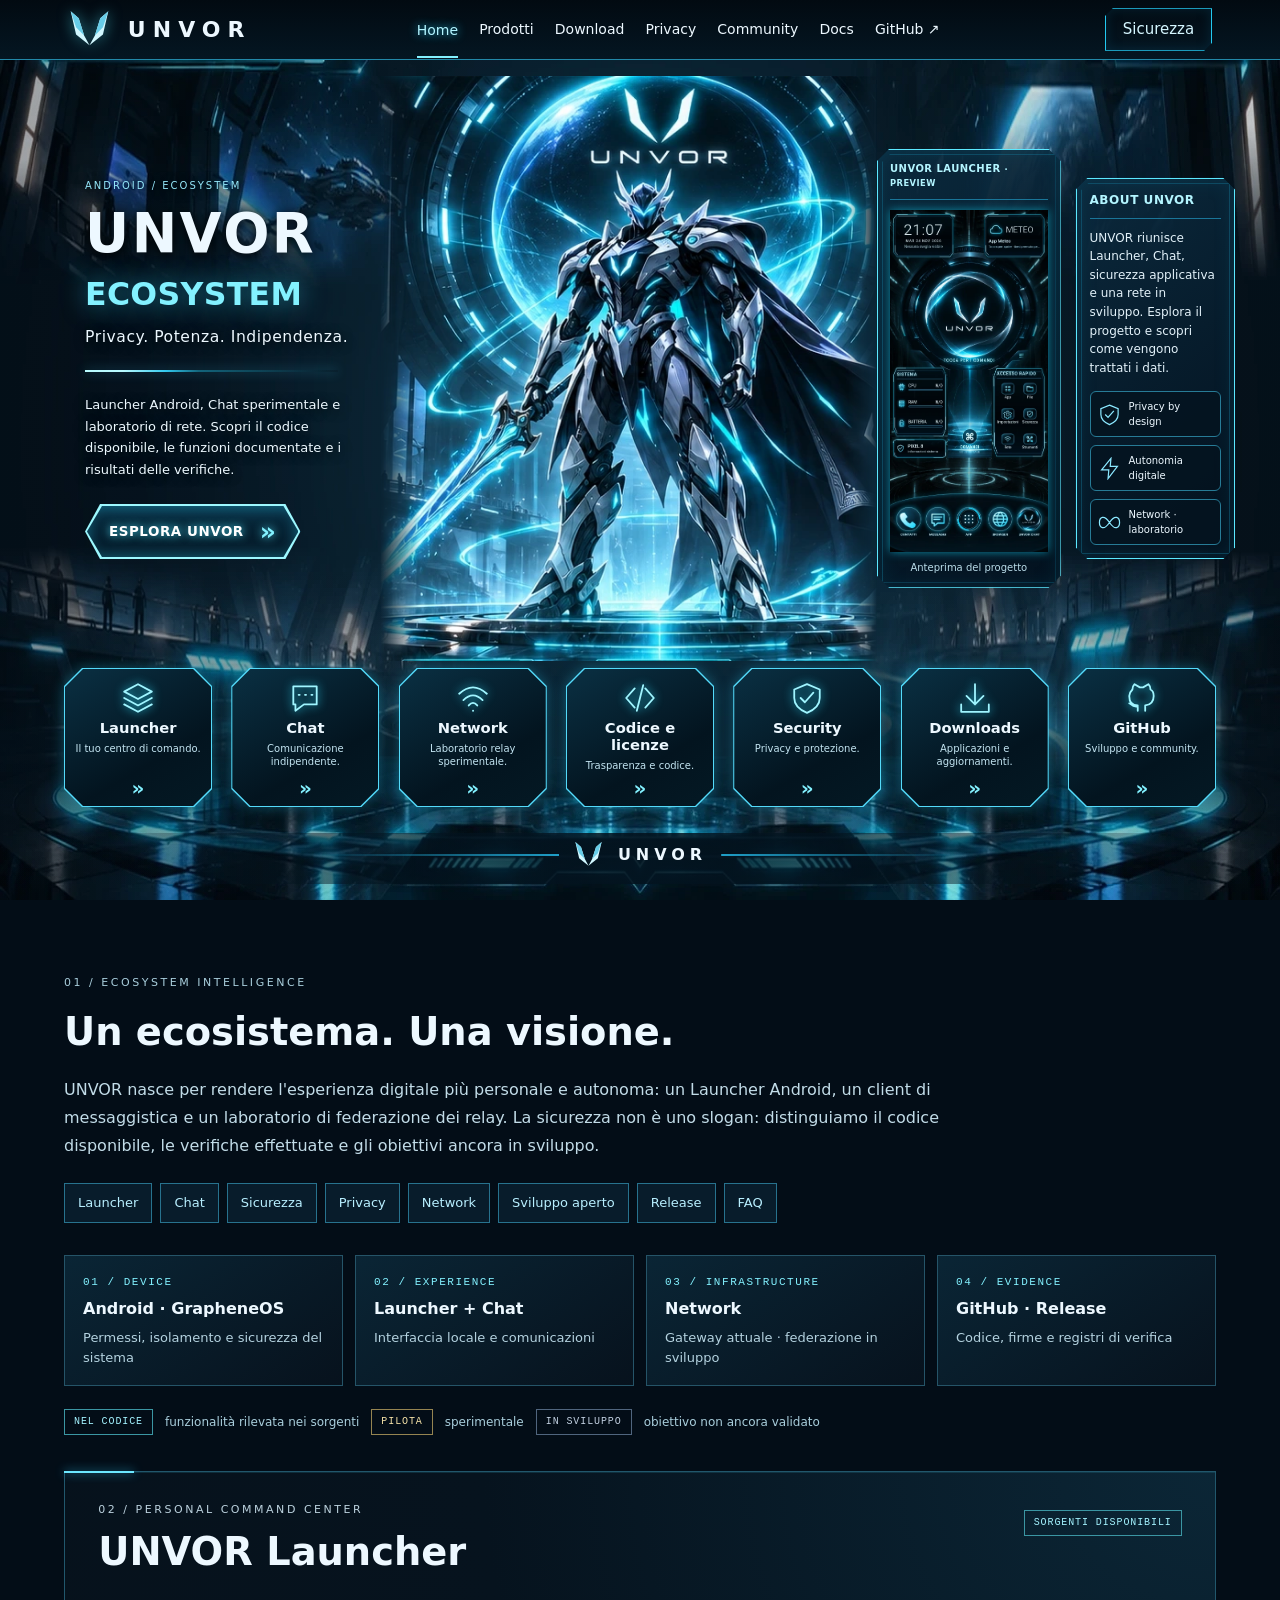
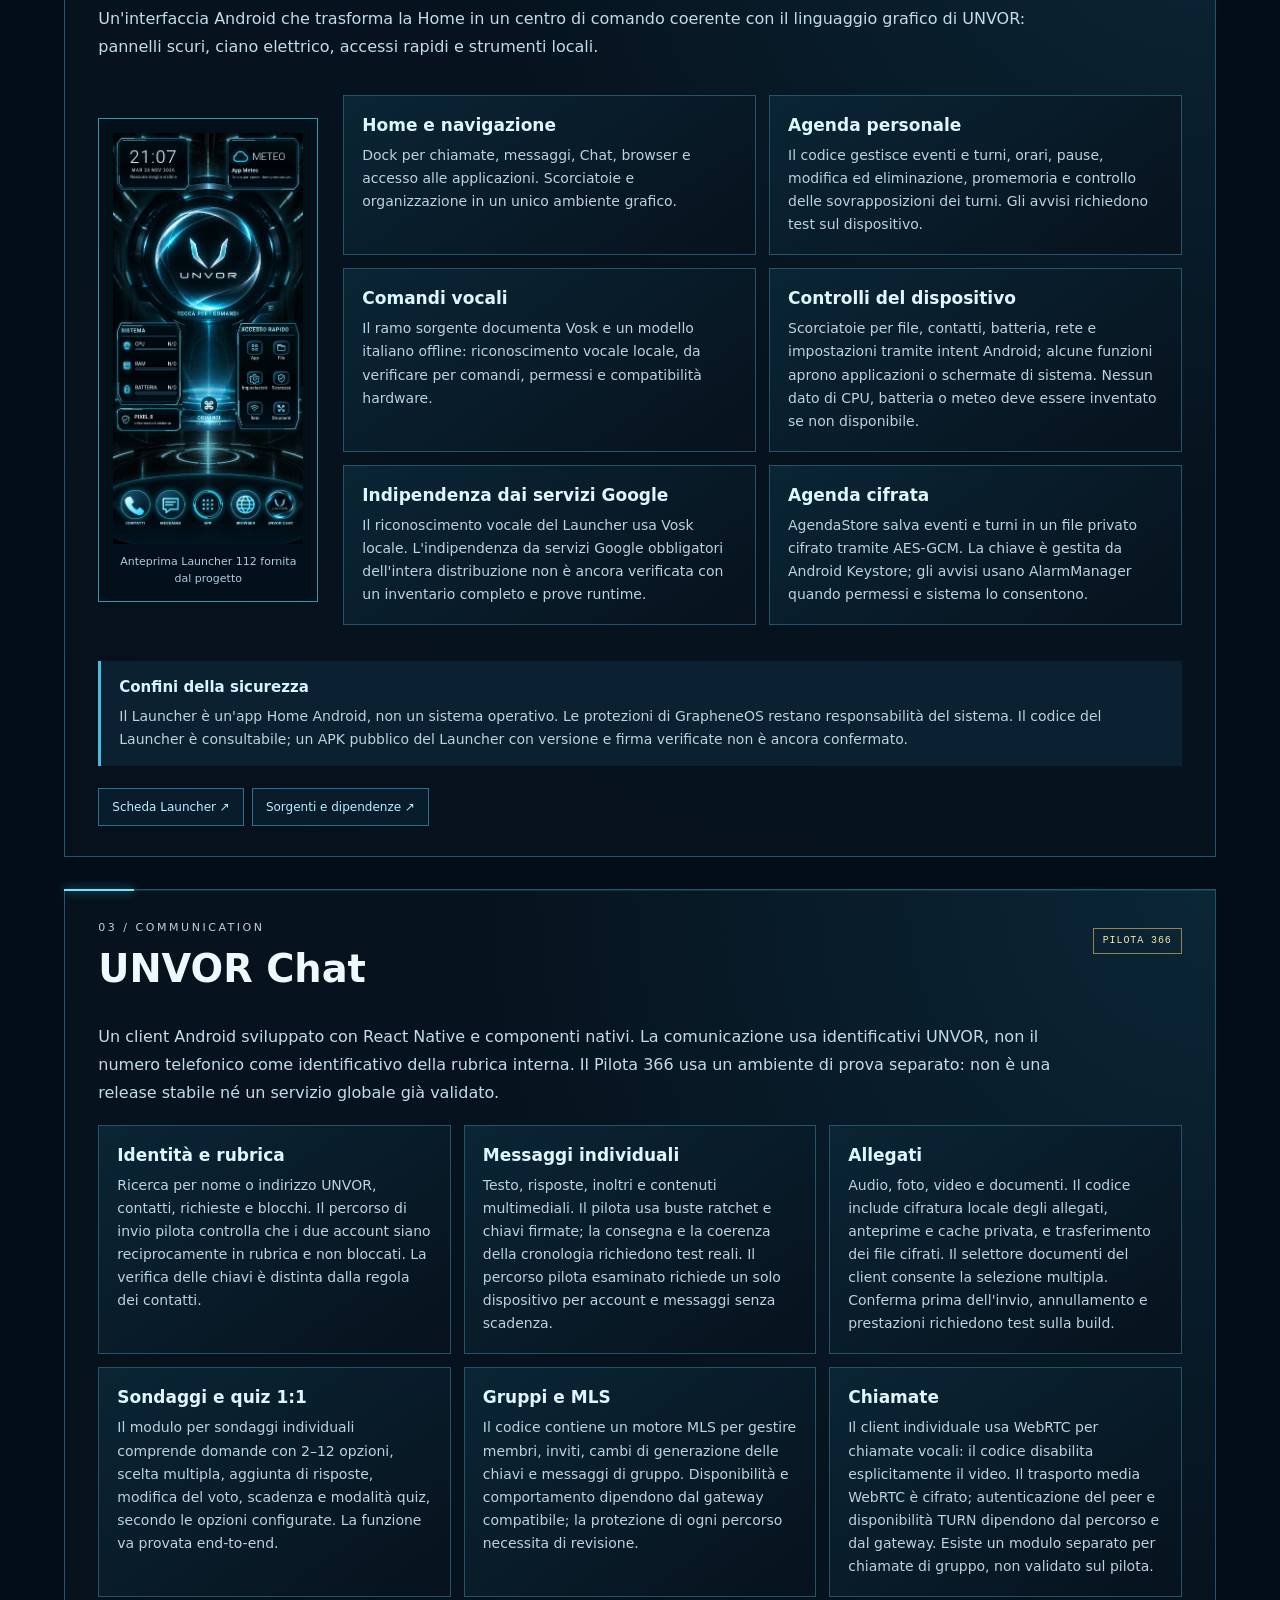
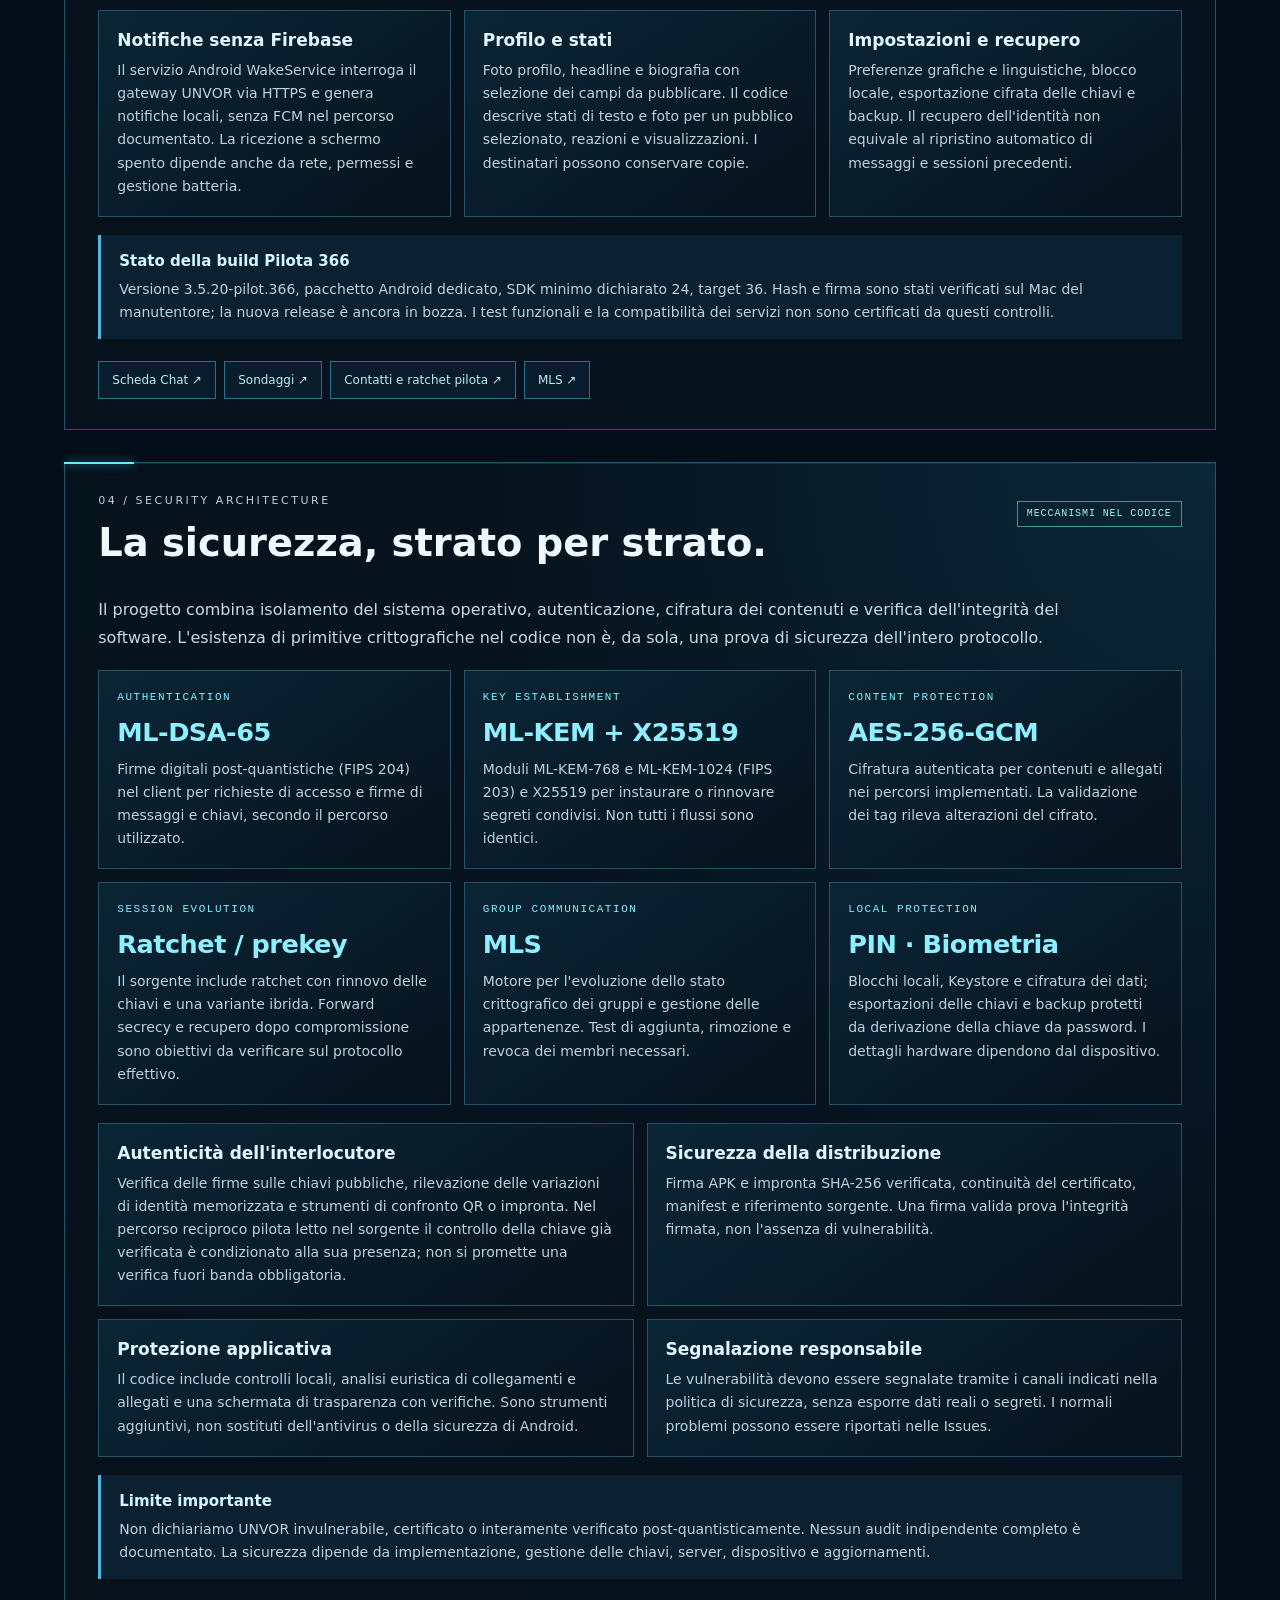
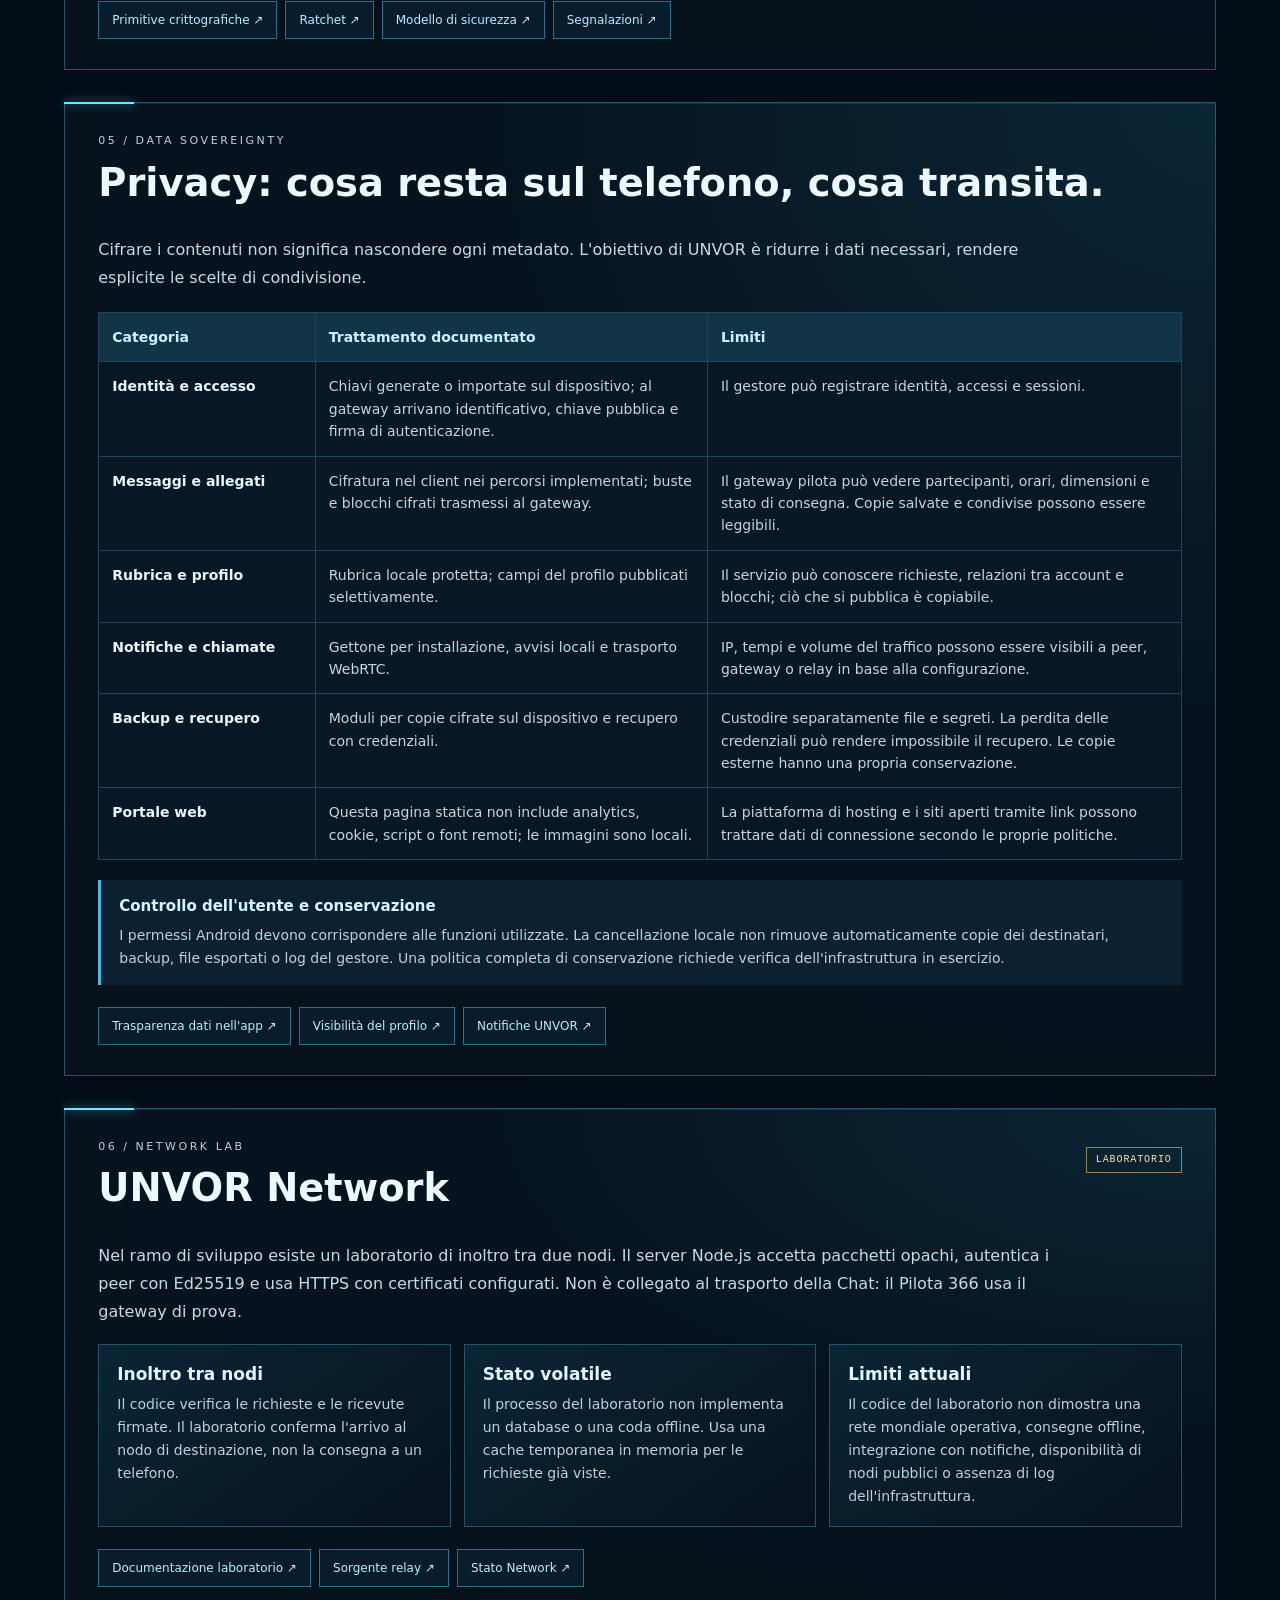
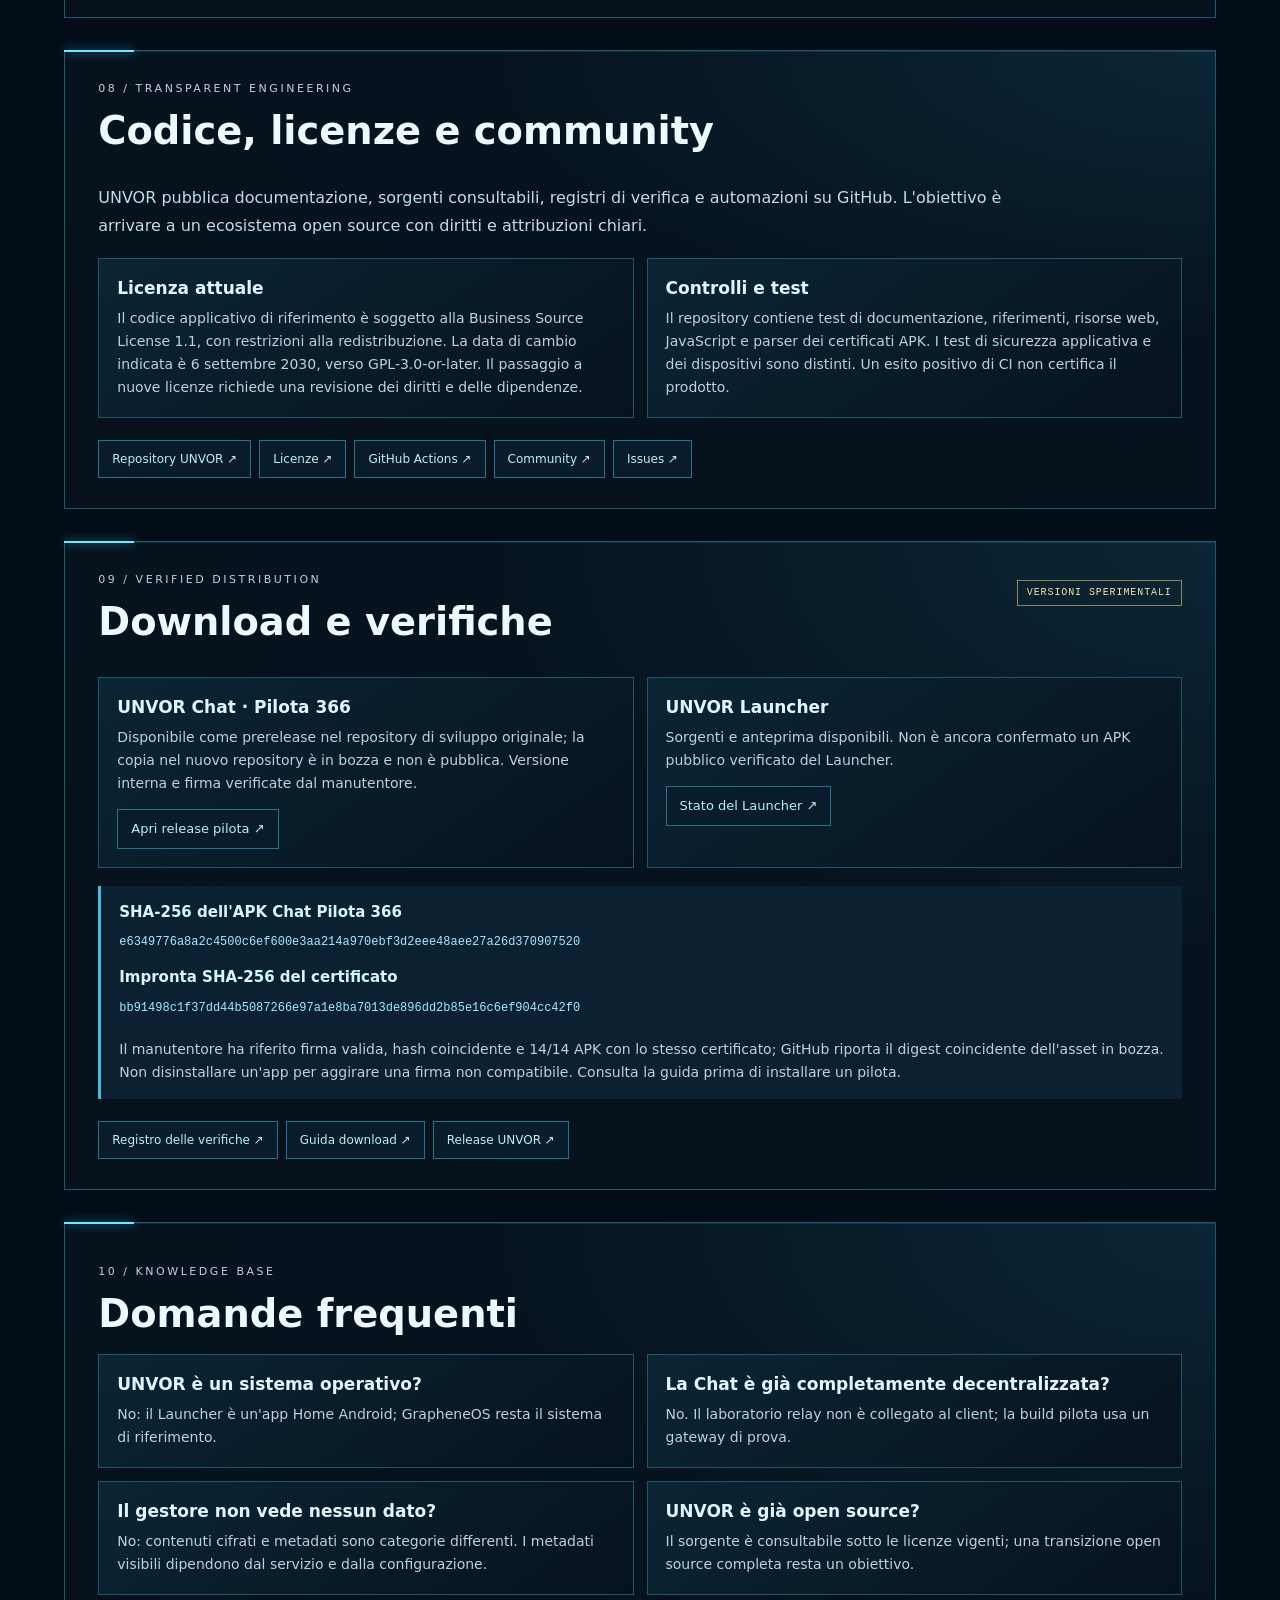
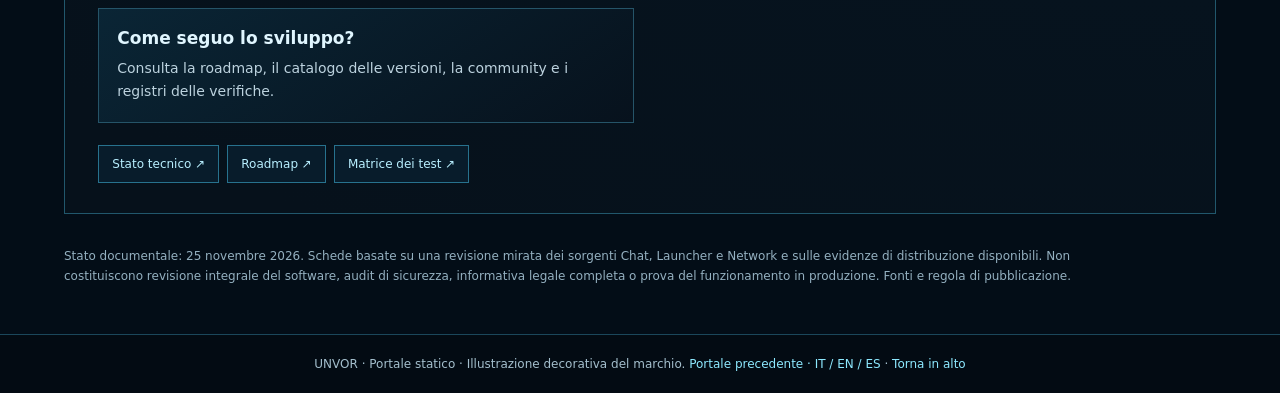
==== commit 96af5ef8: "refactor: retire game and require evidence-backed UNVOR product claims" ====
--- a/index.html
+++ b/index.html
@@ -1,6 +1,6 @@
 <!DOCTYPE html>
 
-<html lang="it"><head><meta charset="utf-8"/><meta content="width=device-width,initial-scale=1" name="viewport"/><meta content="#03121e" name="theme-color"/><title>UNVOR NEXUS — Privacy. Potenza. Indipendenza.</title><meta content="UNVOR NEXUS: ecosistema Android, Launcher, Chat, sicurezza crittografica, privacy, rete e roadmap degli avatar." name="description"/><link rel="stylesheet" href="web/nexus-ecosystem.css"/></head>
+<html lang="it"><head><meta charset="utf-8"/><meta content="width=device-width,initial-scale=1" name="viewport"/><meta content="#03121e" name="theme-color"/><title>UNVOR — Privacy. Autonomia digitale.</title><meta content="UNVOR: Launcher Android, Chat, privacy, sicurezza, laboratorio Network e distribuzione verificata." name="description"/><link rel="stylesheet" href="web/nexus-ecosystem.css"/></head>
 <body><a class="skip" href="#main">Vai al contenuto</a>
 <svg aria-hidden="true" height="0" style="position:absolute" width="0"><defs>
 <symbol id="mark" viewbox="0 0 48 48"><path d="M3 3l9 8 6 19 6 11L9 29 3 3zM45 3l-9 8-6 19-6 11 15-12 6-26z" fill="#d2f8ff"></path><path d="m3 3 9 8 6 19-9-9zM45 3l-9 8-6 19 9-9z" fill="#67cde8"></path></symbol>
@@ -14,34 +14,34 @@
 <symbol id="bolt" viewbox="0 0 32 32"><path d="M18 2 5 18h10l-1 12 13-17H17z"></path></symbol>
 <symbol id="infinity" viewbox="0 0 32 32"><path d="M16 16C8 4 2 9 2 16s6 12 14 0c8-12 14-7 14 0s-6 12-14 0z"></path></symbol>
 </defs></svg>
-<header class="topbar"><a aria-label="UNVOR Home" class="brand" href="#main"><svg aria-hidden="true"><use href="#mark"></use></svg>UNVOR</a><nav aria-label="Navigazione principale"><a href="#main">Home</a><a href="#prodotti">Prodotti</a><a href="#downloads">Download</a><a href="#privacy">Privacy</a><a href="https://github.com/Jabo86/UNVOR/discussions">Community</a><a href="https://github.com/Jabo86/UNVOR/tree/main/docs">Docs</a><a href="https://github.com/Jabo86/UNVOR">GitHub ↗</a></nav><a class="nav-action" href="#identita">UNVOR ID</a></header>
-<main id="main"><section aria-labelledby="title" class="landing"><div class="scene"><div class="hero"><p class="eyebrow">THE AWAKENING / NEXUS</p><h1 id="title">UNVOR<br/><span>NEXUS</span></h1><p class="tagline">Privacy. Potenza. Indipendenza.</p><div class="separator"></div><p class="intro">Un ecosistema digitale indipendente. Launcher, comunicazione e rete, riuniti in una sola visione: l'autonomia digitale. Scopri il mondo UNVOR e la sua community.</p><a class="angled" href="#prodotti">ENTRA IN UNVOR NEXUS <b aria-hidden="true">»</b></a></div>
+<header class="topbar"><a aria-label="UNVOR Home" class="brand" href="#main"><svg aria-hidden="true"><use href="#mark"></use></svg>UNVOR</a><nav aria-label="Navigazione principale"><a href="#main">Home</a><a href="#prodotti">Prodotti</a><a href="#downloads">Download</a><a href="#privacy">Privacy</a><a href="https://github.com/Jabo86/UNVOR/discussions">Community</a><a href="https://github.com/Jabo86/UNVOR/tree/main/docs">Docs</a><a href="https://github.com/Jabo86/UNVOR">GitHub ↗</a></nav><a class="nav-action" href="#security">Sicurezza</a></header>
+<main id="main"><section aria-labelledby="title" class="landing"><div class="scene"><div class="hero"><p class="eyebrow">ANDROID / ECOSYSTEM</p><h1 id="title">UNVOR<br/><span>ECOSYSTEM</span></h1><p class="tagline">Privacy. Potenza. Indipendenza.</p><div class="separator"></div><p class="intro">Launcher Android, Chat sperimentale e laboratorio di rete. Scopri il codice disponibile, le funzioni documentate e i risultati delle verifiche.</p><a class="angled" href="#prodotti">ESPLORA UNVOR <b aria-hidden="true">»</b></a></div>
 <div class="hero-art"><img alt="Illustrazione del guardiano UNVOR in armatura metallica ciano, davanti a un portale energetico nella stazione spaziale" src="assets/nexus/guardian.webp"/></div>
-<div class="right-panels"><figure class="holo phone" style="margin:0"><h2>UNVOR LAUNCHER <small>· PREVIEW</small></h2><img alt="Anteprima reale del Launcher UNVOR con interfaccia ciano e accesso rapido alle app" src="assets/nexus/launcher.webp"/><figcaption>Anteprima del progetto</figcaption></figure><aside class="holo about"><h2>ABOUT UNVOR</h2><p>UNVOR riunisce Launcher, Chat, sicurezza applicativa e una rete in sviluppo. Esplora il progetto e scopri come vengono trattati i dati.</p><div class="feature"><svg fill="none" stroke="currentColor" stroke-width="1.7"><use href="#shield"></use></svg>Privacy by design</div><div class="feature"><svg fill="none" stroke="currentColor" stroke-width="1.7"><use href="#bolt"></use></svg>Autonomia digitale</div><div class="feature"><svg fill="none" stroke="currentColor" stroke-width="1.7"><use href="#infinity"></use></svg>Rete indipendente</div></aside></div></div>
-<nav aria-label="Moduli dell'ecosistema" class="portals"><a class="portal" href="#launcher"><svg fill="none" stroke-linecap="round" stroke-linejoin="round" stroke-width="1.7" viewbox="0 0 32 32"><use href="#layers"></use></svg><strong>Launcher</strong><span>Il tuo centro di comando.</span><b aria-hidden="true">»</b></a><a class="portal" href="#chat-module"><svg fill="none" stroke-linecap="round" stroke-linejoin="round" stroke-width="1.7" viewbox="0 0 32 32"><use href="#chat"></use></svg><strong>Chat</strong><span>Comunicazione indipendente.</span><b aria-hidden="true">»</b></a><a class="portal" href="#network-module"><svg fill="none" stroke-linecap="round" stroke-linejoin="round" stroke-width="1.7" viewbox="0 0 32 32"><use href="#network"></use></svg><strong>Network</strong><span>Una rete di nodi distribuiti.</span><b aria-hidden="true">»</b></a><a class="portal" href="#opensource"><svg fill="none" stroke-linecap="round" stroke-linejoin="round" stroke-width="1.7" viewbox="0 0 32 32"><use href="#code"></use></svg><strong>Open Source</strong><span>Trasparenza e codice.</span><b aria-hidden="true">»</b></a><a class="portal" href="#security"><svg fill="none" stroke-linecap="round" stroke-linejoin="round" stroke-width="1.7" viewbox="0 0 32 32"><use href="#shield"></use></svg><strong>Security</strong><span>Privacy e protezione.</span><b aria-hidden="true">»</b></a><a class="portal" href="#downloads"><svg fill="none" stroke-linecap="round" stroke-linejoin="round" stroke-width="1.7" viewbox="0 0 32 32"><use href="#download"></use></svg><strong>Downloads</strong><span>Applicazioni e aggiornamenti.</span><b aria-hidden="true">»</b></a><a class="portal" href="https://github.com/Jabo86/UNVOR"><svg fill="none" stroke-linecap="round" stroke-linejoin="round" stroke-width="1.7" viewbox="0 0 32 32"><use href="#github"></use></svg><strong>GitHub</strong><span>Sviluppo e community.</span><b aria-hidden="true">»</b></a></nav>
+<div class="right-panels"><figure class="holo phone" style="margin:0"><h2>UNVOR LAUNCHER <small>· PREVIEW</small></h2><img alt="Anteprima reale del Launcher UNVOR con interfaccia ciano e accesso rapido alle app" src="assets/nexus/launcher.webp"/><figcaption>Anteprima del progetto</figcaption></figure><aside class="holo about"><h2>ABOUT UNVOR</h2><p>UNVOR riunisce Launcher, Chat, sicurezza applicativa e una rete in sviluppo. Esplora il progetto e scopri come vengono trattati i dati.</p><div class="feature"><svg fill="none" stroke="currentColor" stroke-width="1.7"><use href="#shield"></use></svg>Privacy by design</div><div class="feature"><svg fill="none" stroke="currentColor" stroke-width="1.7"><use href="#bolt"></use></svg>Autonomia digitale</div><div class="feature"><svg fill="none" stroke="currentColor" stroke-width="1.7"><use href="#infinity"></use></svg>Network · laboratorio</div></aside></div></div>
+<nav aria-label="Moduli dell'ecosistema" class="portals"><a class="portal" href="#launcher"><svg fill="none" stroke-linecap="round" stroke-linejoin="round" stroke-width="1.7" viewbox="0 0 32 32"><use href="#layers"></use></svg><strong>Launcher</strong><span>Il tuo centro di comando.</span><b aria-hidden="true">»</b></a><a class="portal" href="#chat-module"><svg fill="none" stroke-linecap="round" stroke-linejoin="round" stroke-width="1.7" viewbox="0 0 32 32"><use href="#chat"></use></svg><strong>Chat</strong><span>Comunicazione indipendente.</span><b aria-hidden="true">»</b></a><a class="portal" href="#network-module"><svg fill="none" stroke-linecap="round" stroke-linejoin="round" stroke-width="1.7" viewbox="0 0 32 32"><use href="#network"></use></svg><strong>Network</strong><span>Laboratorio relay sperimentale.</span><b aria-hidden="true">»</b></a><a class="portal" href="#opensource"><svg fill="none" stroke-linecap="round" stroke-linejoin="round" stroke-width="1.7" viewbox="0 0 32 32"><use href="#code"></use></svg><strong>Codice e licenze</strong><span>Trasparenza e codice.</span><b aria-hidden="true">»</b></a><a class="portal" href="#security"><svg fill="none" stroke-linecap="round" stroke-linejoin="round" stroke-width="1.7" viewbox="0 0 32 32"><use href="#shield"></use></svg><strong>Security</strong><span>Privacy e protezione.</span><b aria-hidden="true">»</b></a><a class="portal" href="#downloads"><svg fill="none" stroke-linecap="round" stroke-linejoin="round" stroke-width="1.7" viewbox="0 0 32 32"><use href="#download"></use></svg><strong>Downloads</strong><span>Applicazioni e aggiornamenti.</span><b aria-hidden="true">»</b></a><a class="portal" href="https://github.com/Jabo86/UNVOR"><svg fill="none" stroke-linecap="round" stroke-linejoin="round" stroke-width="1.7" viewbox="0 0 32 32"><use href="#github"></use></svg><strong>GitHub</strong><span>Sviluppo e community.</span><b aria-hidden="true">»</b></a></nav>
 <div class="footer-band"><svg aria-hidden="true"><use href="#mark"></use></svg>UNVOR</div></section>
 <section aria-labelledby="ecosystem-title" class="details expanded" id="prodotti">
-<p class="section-kicker">01 / ECOSYSTEM INTELLIGENCE</p><h2 id="ecosystem-title">Un ecosistema. Una visione.</h2><p class="lead">UNVOR nasce per rendere l'esperienza digitale più personale e autonoma: un centro di comando Android, una piattaforma di comunicazione, una rete indipendente e un universo di identità digitali. La sicurezza non è uno slogan: distinguiamo il codice disponibile, le verifiche effettuate e gli obiettivi ancora in sviluppo.</p>
-<nav aria-label="Indice tecnico" class="section-nav"><a href="#launcher">Launcher</a><a href="#chat-module">Chat</a><a href="#security">Sicurezza</a><a href="#privacy">Privacy</a><a href="#network-module">Network</a><a href="#identita">Identità e NEXUS</a><a href="#opensource">Sviluppo aperto</a><a href="#downloads">Release</a><a href="#faq">FAQ</a></nav>
-<div class="architecture"><div><small>01 / DEVICE</small><b>Android · GrapheneOS</b><span>Permessi, isolamento e sicurezza del sistema</span></div><div><small>02 / EXPERIENCE</small><b>Launcher + Chat</b><span>Interfaccia locale e comunicazioni</span></div><div><small>03 / INFRASTRUCTURE</small><b>Network</b><span>Gateway attuale · federazione in sviluppo</span></div><div><small>04 / NEXT</small><b>NEXUS + UNVOR ID</b><span>Avatar e cooperazione, integrazione prevista</span></div></div>
+<p class="section-kicker">01 / ECOSYSTEM INTELLIGENCE</p><h2 id="ecosystem-title">Un ecosistema. Una visione.</h2><p class="lead">UNVOR nasce per rendere l'esperienza digitale più personale e autonoma: un Launcher Android, un client di messaggistica e un laboratorio di federazione dei relay. La sicurezza non è uno slogan: distinguiamo il codice disponibile, le verifiche effettuate e gli obiettivi ancora in sviluppo.</p>
+<nav aria-label="Indice tecnico" class="section-nav"><a href="#launcher">Launcher</a><a href="#chat-module">Chat</a><a href="#security">Sicurezza</a><a href="#privacy">Privacy</a><a href="#network-module">Network</a><a href="#opensource">Sviluppo aperto</a><a href="#downloads">Release</a><a href="#faq">FAQ</a></nav>
+<div class="architecture"><div><small>01 / DEVICE</small><b>Android · GrapheneOS</b><span>Permessi, isolamento e sicurezza del sistema</span></div><div><small>02 / EXPERIENCE</small><b>Launcher + Chat</b><span>Interfaccia locale e comunicazioni</span></div><div><small>03 / INFRASTRUCTURE</small><b>Network</b><span>Gateway attuale · federazione in sviluppo</span></div><div><small>04 / EVIDENCE</small><b>GitHub · Release</b><span>Codice, firme e registri di verifica</span></div></div>
 <p class="legend"><span class="flag code">NEL CODICE</span> funzionalità rilevata nei sorgenti <span class="flag pilot">PILOTA</span> sperimentale <span class="flag future">IN SVILUPPO</span> obiettivo non ancora validato</p>
 <article class="chapter" id="launcher"><div class="chapter-head"><div><p class="section-kicker">02 / PERSONAL COMMAND CENTER</p><h2>UNVOR Launcher</h2></div><span class="flag code">SORGENTI DISPONIBILI</span></div><p class="lead">Un'interfaccia Android che trasforma la Home in un centro di comando coerente con il linguaggio grafico di UNVOR: pannelli scuri, ciano elettrico, accessi rapidi e strumenti locali.</p><div class="split"><figure class="device-panel"><img alt="Schermata di anteprima Launcher 112" src="assets/nexus/launcher.webp"/><figcaption>Anteprima Launcher 112 fornita dal progetto</figcaption></figure><div class="feature-grid">
 <div class="feature-card"><h3>Home e navigazione</h3><p>Dock per chiamate, messaggi, Chat, browser e accesso alle applicazioni. Scorciatoie e organizzazione in un unico ambiente grafico.</p></div>
-<div class="feature-card"><h3>Agenda personale</h3><p>Calendario, turni, impegni, conteggio delle ore, promemoria e sveglie sono parte della direzione del Launcher. La persistenza e gli avvisi richiedono verifiche specifiche sul dispositivo.</p></div>
+<div class="feature-card"><h3>Agenda personale</h3><p>Il codice gestisce eventi e turni, orari, pause, modifica ed eliminazione, promemoria e controllo delle sovrapposizioni dei turni. Gli avvisi richiedono test sul dispositivo.</p></div>
 <div class="feature-card"><h3>Comandi vocali</h3><p>Il ramo sorgente documenta Vosk e un modello italiano offline: riconoscimento vocale locale, da verificare per comandi, permessi e compatibilità hardware.</p></div>
-<div class="feature-card"><h3>Controlli del dispositivo</h3><p>Accesso a file, foto, contatti e impostazioni tramite le API e i permessi Android. Nessun dato di CPU, batteria o meteo deve essere inventato se non disponibile.</p></div>
-<div class="feature-card"><h3>Indipendenza dai servizi Google</h3><p>Obiettivo: un'esperienza utilizzabile senza account Google, Play Store o Play Services obbligatori. La verifica completa delle dipendenze e del traffico resta necessaria.</p></div>
-<div class="feature-card"><span class="flag future">ROADMAP</span><h3>Avatar Theme Engine</h3><p>Una sola APK, con colori, emblemi e aspetto personalizzati secondo il futuro profilo NEXUS; niente nuova compilazione per ogni utente.</p></div>
-</div></div><div class="notice"><b>Confini della sicurezza</b><p>UNVOR non sostituisce GrapheneOS e non replica le sue protezioni. Il codice del Launcher è consultabile; un APK pubblico del Launcher con versione e firma verificate non è ancora confermato.</p></div><div class="source-links"><a href="https://github.com/Jabo86/UNVOR/blob/main/docs/LAUNCHER.md">Scheda Launcher ↗</a><a href="https://github.com/Jabo86/ultron-android/tree/fix/unvor-launcher/unvor-launcher">Sorgenti e dipendenze ↗</a></div></article>
-<article class="chapter" id="chat-module"><div class="chapter-head"><div><p class="section-kicker">03 / COMMUNICATION</p><h2>UNVOR Chat</h2></div><span class="flag pilot">PILOTA 366</span></div><p class="lead">Un client Android sviluppato con React Native e componenti nativi. La comunicazione usa identificativi UNVOR, non il numero telefonico come identificativo della rubrica interna. Il Pilota 366 usa un ambiente di prova separato: non è una release stabile né un servizio globale già validato.</p><div class="feature-grid three">
+<div class="feature-card"><h3>Controlli del dispositivo</h3><p>Scorciatoie per file, contatti, batteria, rete e impostazioni tramite intent Android; alcune funzioni aprono applicazioni o schermate di sistema. Nessun dato di CPU, batteria o meteo deve essere inventato se non disponibile.</p></div>
+<div class="feature-card"><h3>Indipendenza dai servizi Google</h3><p>Il riconoscimento vocale del Launcher usa Vosk locale. L'indipendenza da servizi Google obbligatori dell'intera distribuzione non è ancora verificata con un inventario completo e prove runtime.</p></div>
+<div class="feature-card"><h3>Agenda cifrata</h3><p>AgendaStore salva eventi e turni in un file privato cifrato tramite AES-GCM. La chiave è gestita da Android Keystore; gli avvisi usano AlarmManager quando permessi e sistema lo consentono.</p></div>
+</div></div><div class="notice"><b>Confini della sicurezza</b><p>Il Launcher è un'app Home Android, non un sistema operativo. Le protezioni di GrapheneOS restano responsabilità del sistema. Il codice del Launcher è consultabile; un APK pubblico del Launcher con versione e firma verificate non è ancora confermato.</p></div><div class="source-links"><a href="https://github.com/Jabo86/UNVOR/blob/main/docs/LAUNCHER.md">Scheda Launcher ↗</a><a href="https://github.com/Jabo86/ultron-android/tree/fix/unvor-launcher/unvor-launcher">Sorgenti e dipendenze ↗</a></div></article>
+<span id="chat-section"></span><article class="chapter" id="chat-module"><div class="chapter-head"><div><p class="section-kicker">03 / COMMUNICATION</p><h2>UNVOR Chat</h2></div><span class="flag pilot">PILOTA 366</span></div><p class="lead">Un client Android sviluppato con React Native e componenti nativi. La comunicazione usa identificativi UNVOR, non il numero telefonico come identificativo della rubrica interna. Il Pilota 366 usa un ambiente di prova separato: non è una release stabile né un servizio globale già validato.</p><div class="feature-grid three">
 <div class="feature-card"><h3>Identità e rubrica</h3><p>Ricerca per nome o indirizzo UNVOR, contatti, richieste e blocchi. Il percorso di invio pilota controlla che i due account siano reciprocamente in rubrica e non bloccati. La verifica delle chiavi è distinta dalla regola dei contatti.</p></div>
 <div class="feature-card"><h3>Messaggi individuali</h3><p>Testo, risposte, inoltri e contenuti multimediali. Il pilota usa buste ratchet e chiavi firmate; la consegna e la coerenza della cronologia richiedono test reali. Il percorso pilota esaminato richiede un solo dispositivo per account e messaggi senza scadenza.</p></div>
-<div class="feature-card"><h3>Allegati</h3><p>Audio, foto, video e documenti. Il codice include cifratura locale degli allegati, anteprime e cache privata, e trasferimento dei file cifrati. Selezione multipla, conferma prima dell'invio, annullamento e prestazioni devono essere verificati sulla build.</p></div>
+<div class="feature-card"><h3>Allegati</h3><p>Audio, foto, video e documenti. Il codice include cifratura locale degli allegati, anteprime e cache privata, e trasferimento dei file cifrati. Il selettore documenti del client consente la selezione multipla. Conferma prima dell'invio, annullamento e prestazioni richiedono test sulla build.</p></div>
 <div class="feature-card"><h3>Sondaggi e quiz 1:1</h3><p>Il modulo per sondaggi individuali comprende domande con 2–12 opzioni, scelta multipla, aggiunta di risposte, modifica del voto, scadenza e modalità quiz, secondo le opzioni configurate. La funzione va provata end-to-end.</p></div>
 <div class="feature-card"><h3>Gruppi e MLS</h3><p>Il codice contiene un motore MLS per gestire membri, inviti, cambi di generazione delle chiavi e messaggi di gruppo. Disponibilità e comportamento dipendono dal gateway compatibile; la protezione di ogni percorso necessita di revisione.</p></div>
-<div class="feature-card"><h3>Chiamate</h3><p>Moduli per chiamate vocali e video con WebRTC; il media è cifrato in transito. Connessione diretta e relay TURN hanno conseguenze diverse sulla visibilità dell'IP. Chiamate di gruppo e TURN richiedono supporto server.</p></div>
+<div class="feature-card"><h3>Chiamate</h3><p>Il client individuale usa WebRTC per chiamate vocali: il codice disabilita esplicitamente il video. Il trasporto media WebRTC è cifrato; autenticazione del peer e disponibilità TURN dipendono dal percorso e dal gateway. Esiste un modulo separato per chiamate di gruppo, non validato sul pilota.</p></div>
 <div class="feature-card"><h3>Notifiche senza Firebase</h3><p>Il servizio Android WakeService interroga il gateway UNVOR via HTTPS e genera notifiche locali, senza FCM nel percorso documentato. La ricezione a schermo spento dipende anche da rete, permessi e gestione batteria.</p></div>
-<div class="feature-card"><h3>Profilo e stati</h3><p>Avatar, headline e biografia con selezione dei campi da pubblicare. Il codice descrive stati di testo e foto per un pubblico selezionato, reazioni e visualizzazioni. I destinatari possono conservare copie.</p></div>
+<div class="feature-card"><h3>Profilo e stati</h3><p>Foto profilo, headline e biografia con selezione dei campi da pubblicare. Il codice descrive stati di testo e foto per un pubblico selezionato, reazioni e visualizzazioni. I destinatari possono conservare copie.</p></div>
 <div class="feature-card"><h3>Impostazioni e recupero</h3><p>Preferenze grafiche e linguistiche, blocco locale, esportazione cifrata delle chiavi e backup. Il recupero dell'identità non equivale al ripristino automatico di messaggi e sessioni precedenti.</p></div></div>
 <div class="notice"><b>Stato della build Pilota 366</b><p>Versione 3.5.20-pilot.366, pacchetto Android dedicato, SDK minimo dichiarato 24, target 36. Hash e firma sono stati verificati sul Mac del manutentore; la nuova release è ancora in bozza. I test funzionali e la compatibilità dei servizi non sono certificati da questi controlli.</p></div><div class="source-links"><a href="https://github.com/Jabo86/UNVOR/blob/main/docs/CHAT.md">Scheda Chat ↗</a><a href="https://github.com/Jabo86/ultron-android/blob/964bf363818f045ce8406d795adbf6771ae1491f/src/lib/directPolls.js">Sondaggi ↗</a><a href="https://github.com/Jabo86/ultron-android/blob/964bf363818f045ce8406d795adbf6771ae1491f/src/lib/hostedRatchetChat.js">Contatti e ratchet pilota ↗</a><a href="https://github.com/Jabo86/ultron-android/blob/964bf363818f045ce8406d795adbf6771ae1491f/src/lib/mlsGroupEngine.js">MLS ↗</a></div></article>
 <article class="chapter" id="security"><div class="chapter-head"><div><p class="section-kicker">04 / SECURITY ARCHITECTURE</p><h2>La sicurezza, strato per strato.</h2></div><span class="flag code">MECCANISMI NEL CODICE</span></div><p class="lead">Il progetto combina isolamento del sistema operativo, autenticazione, cifratura dei contenuti e verifica dell'integrità del software. L'esistenza di primitive crittografiche nel codice non è, da sola, una prova di sicurezza dell'intero protocollo.</p><div class="crypto-grid">
@@ -56,19 +56,18 @@
 <div class="feature-card"><h3>Sicurezza della distribuzione</h3><p>Firma APK e impronta SHA-256 verificata, continuità del certificato, manifest e riferimento sorgente. Una firma valida prova l'integrità firmata, non l'assenza di vulnerabilità.</p></div>
 <div class="feature-card"><h3>Protezione applicativa</h3><p>Il codice include controlli locali, analisi euristica di collegamenti e allegati e una schermata di trasparenza con verifiche. Sono strumenti aggiuntivi, non sostituti dell'antivirus o della sicurezza di Android.</p></div>
 <div class="feature-card"><h3>Segnalazione responsabile</h3><p>Le vulnerabilità devono essere segnalate tramite i canali indicati nella politica di sicurezza, senza esporre dati reali o segreti. I normali problemi possono essere riportati nelle Issues.</p></div></div><div class="notice"><b>Limite importante</b><p>Non dichiariamo UNVOR invulnerabile, certificato o interamente verificato post-quantisticamente. Nessun audit indipendente completo è documentato. La sicurezza dipende da implementazione, gestione delle chiavi, server, dispositivo e aggiornamenti.</p></div><div class="source-links"><a href="https://github.com/Jabo86/ultron-android/blob/964bf363818f045ce8406d795adbf6771ae1491f/src/lib/crypto.js">Primitive crittografiche ↗</a><a href="https://github.com/Jabo86/ultron-android/blob/964bf363818f045ce8406d795adbf6771ae1491f/src/lib/ratchetCore.js">Ratchet ↗</a><a href="https://github.com/Jabo86/UNVOR/blob/main/docs/PRIVACY-SECURITY.md">Modello di sicurezza ↗</a><a href="https://github.com/Jabo86/UNVOR/blob/main/SECURITY.md">Segnalazioni ↗</a></div></article>
-<article class="chapter" id="privacy"><div class="chapter-head"><div><p class="section-kicker">05 / DATA SOVEREIGNTY</p><h2>Privacy: cosa resta sul telefono, cosa transita.</h2></div></div><p class="lead">Cifrare i contenuti non significa nascondere ogni metadato. L'obiettivo di UNVOR è ridurre i dati necessari, rendere esplicite le scelte di condivisione e separare l'identità del gioco dai dati privati della messaggistica.</p><div class="table-wrap"><table><thead><tr><th>Categoria</th><th>Trattamento documentato</th><th>Limiti</th></tr></thead><tbody>
+<article class="chapter" id="privacy"><div class="chapter-head"><div><p class="section-kicker">05 / DATA SOVEREIGNTY</p><h2>Privacy: cosa resta sul telefono, cosa transita.</h2></div></div><p class="lead">Cifrare i contenuti non significa nascondere ogni metadato. L'obiettivo di UNVOR è ridurre i dati necessari, rendere esplicite le scelte di condivisione.</p><div class="table-wrap"><table><thead><tr><th>Categoria</th><th>Trattamento documentato</th><th>Limiti</th></tr></thead><tbody>
 <tr><td>Identità e accesso</td><td>Chiavi generate o importate sul dispositivo; al gateway arrivano identificativo, chiave pubblica e firma di autenticazione.</td><td>Il gestore può registrare identità, accessi e sessioni.</td></tr>
 <tr><td>Messaggi e allegati</td><td>Cifratura nel client nei percorsi implementati; buste e blocchi cifrati trasmessi al gateway.</td><td>Il gateway pilota può vedere partecipanti, orari, dimensioni e stato di consegna. Copie salvate e condivise possono essere leggibili.</td></tr>
 <tr><td>Rubrica e profilo</td><td>Rubrica locale protetta; campi del profilo pubblicati selettivamente.</td><td>Il servizio può conoscere richieste, relazioni tra account e blocchi; ciò che si pubblica è copiabile.</td></tr>
 <tr><td>Notifiche e chiamate</td><td>Gettone per installazione, avvisi locali e trasporto WebRTC.</td><td>IP, tempi e volume del traffico possono essere visibili a peer, gateway o relay in base alla configurazione.</td></tr>
 <tr><td>Backup e recupero</td><td>Moduli per copie cifrate sul dispositivo e recupero con credenziali.</td><td>Custodire separatamente file e segreti. La perdita delle credenziali può rendere impossibile il recupero. Le copie esterne hanno una propria conservazione.</td></tr>
 <tr><td>Portale web</td><td>Questa pagina statica non include analytics, cookie, script o font remoti; le immagini sono locali.</td><td>La piattaforma di hosting e i siti aperti tramite link possono trattare dati di connessione secondo le proprie politiche.</td></tr>
-<tr><td>NEXUS e avatar</td><td>Il prototipo separato usa profilo estetico e progressi locali, con salvataggio facoltativo.</td><td>Nessun account o multiplayer reale attivo; la sincronizzazione futura richiede consenso e un'informativa dedicata.</td></tr>
+
 </tbody></table></div><div class="notice"><b>Controllo dell'utente e conservazione</b><p>I permessi Android devono corrispondere alle funzioni utilizzate. La cancellazione locale non rimuove automaticamente copie dei destinatari, backup, file esportati o log del gestore. Una politica completa di conservazione richiede verifica dell'infrastruttura in esercizio.</p></div><div class="source-links"><a href="https://github.com/Jabo86/ultron-android/blob/964bf363818f045ce8406d795adbf6771ae1491f/src/lib/auditEntries.js">Trasparenza dati nell'app ↗</a><a href="https://github.com/Jabo86/ultron-android/blob/964bf363818f045ce8406d795adbf6771ae1491f/src/lib/profilePrivacy.js">Visibilità del profilo ↗</a><a href="https://github.com/Jabo86/ultron-android/blob/964bf363818f045ce8406d795adbf6771ae1491f/src/lib/notifications.js">Notifiche UNVOR ↗</a></div></article>
-<article class="chapter" id="network-module"><div class="chapter-head"><div><p class="section-kicker">06 / DISTRIBUTED INFRASTRUCTURE</p><h2>UNVOR Network</h2></div><span class="flag future">FEDERAZIONE IN SVILUPPO</span></div><p class="lead">Una rete di relay indipendenti, pensata per inoltrare comunicazioni senza una blockchain e senza imporre un unico nodo centrale. La rete globale è un obiettivo; oggi la Chat pilota dipende dal gateway di prova.</p><div class="route-flow"><div><b>Dispositivo A</b><small>Client</small></div><i>→</i><div><b>Relay A</b><small>Inoltro</small></div><i>⇄</i><div><b>Relay B</b><small>Federazione</small></div><i>→</i><div><b>Dispositivo B</b><small>Destinatario</small></div></div><p class="diagram-note">Schema concettuale, non rappresentazione in tempo reale di nodi attivi.</p><div class="feature-grid three"><div class="feature-card"><h3>Nodi pubblici</h3><p>Obiettivo: consentire l'uso della rete anche a chi non gestisce un server. Scoperta dei nodi e autenticazione dei peer sono parte della federazione da validare.</p></div><div class="feature-card"><h3>Resilienza</h3><p>Prevedere riconnessione, recupero in caso di nodo non disponibile, gestione delle consegne e soppressione dei duplicati. I test di guasto sono necessari.</p></div><div class="feature-card"><h3>Minimizzazione</h3><p>Limitare informazioni conservate nei relay. Code offline, log, backup e metadati devono essere misurati: non è dimostrata una politica di zero conservazione.</p></div></div><div class="source-links"><a href="https://github.com/Jabo86/UNVOR/blob/main/docs/NETWORK.md">Architettura rete ↗</a><a href="https://github.com/Jabo86/ultron-android/tree/feature/global-node-federation">Ramo di sviluppo ↗</a></div></article>
-<article class="chapter" id="identita"><div class="chapter-head"><div><p class="section-kicker">07 / THE AWAKENING</p><h2>NEXUS · La tua identità digitale</h2></div><span class="flag future">ROADMAP</span></div><p class="lead">L'universo narrativo di UNVOR collega idealmente un avatar personalizzabile alla propria identità, al Launcher e al profilo Chat. Non sarà necessario modificare l'APK per ogni utente: il progetto prevede un formato estetico condiviso.</p><div class="feature-grid three"><div class="feature-card"><h3>Avatar</h3><p>Armatura, casco, colore ed emblema. Il prototipo già contiene un editor locale e l'esportazione dell'aspetto in JSON, non credenziali.</p></div><div class="feature-card"><h3>UNVOR ID</h3><p>Futura associazione volontaria tra NEXUS e Chat, attraverso un protocollo dedicato di autenticazione. Mai trasferire le chiavi private della messaggistica al sito.</p></div><div class="feature-card"><h3>Launcher personale</h3><p>Futuro motore dei temi per importare l'identità grafica dell'avatar. Le funzioni essenziali restano identiche e indipendenti dai progressi di gioco.</p></div></div><div class="campaign-layout"><div><h3>The Awakening · 100 missioni</h3><p>Un mondo immaginario in cui i guardiani ripristinano i collegamenti e affrontano NULL ZERO attraverso enigmi e collaborazione.</p><div class="campaign-bars"><div><small>001–020</small><b>Il risveglio</b><span>5 missioni nel prototipo</span></div><div><small>021–040</small><b>L'Alleanza</b><span>In progettazione</span></div><div><small>041–060</small><b>I mondi perduti</b><span>In progettazione</span></div><div><small>061–080</small><b>La resistenza</b><span>In progettazione</span></div><div><small>081–099</small><b>La fortezza</b><span>In progettazione</span></div></div></div><div class="finale-panel"><small>MISSIONE 100 / GLOBAL ALLIANCE</small><strong>1.000.000</strong><p>Obiettivo di partecipanti unici alla missione cooperativa finale, non utenti simultanei. È un obiettivo futuro, non un conteggio reale.</p><span class="flag future">MULTIPLAYER NON ATTIVO</span></div></div><p>Nessun obbligo quotidiano, acquisto o penalità per l'inattività previsti. Documentazione, sicurezza e download non sono subordinati al gioco. Questo portale statico non crea account.</p><div class="source-links"><a href="https://github.com/Jabo86/UNVOR/blob/main/docs/NEXUS.md">Progetto NEXUS ↗</a><a href="https://jabo86.github.io/UNVOR/nexus/">Prototipo separato ↗</a></div></article>
-<article class="chapter" id="opensource"><div class="chapter-head"><div><p class="section-kicker">08 / TRANSPARENT ENGINEERING</p><h2>Codice, licenze e community</h2></div></div><p class="lead">UNVOR pubblica documentazione, sorgenti consultabili, registri di verifica e automazioni su GitHub. L'obiettivo è arrivare a un ecosistema open source con diritti e attribuzioni chiari.</p><div class="feature-grid"><div class="feature-card"><h3>Licenza attuale</h3><p>Il codice applicativo di riferimento è soggetto alla Business Source License 1.1, con restrizioni alla redistribuzione. La data di cambio indicata è 6 settembre 2030, verso GPL-3.0-or-later. Il passaggio a nuove licenze richiede una revisione dei diritti e delle dipendenze.</p></div><div class="feature-card"><h3>Controlli e test</h3><p>Il repository contiene test di documentazione, riferimenti, JavaScript, regole NEXUS e parser dei certificati APK. I test di sicurezza applicativa e dei dispositivi sono distinti. Un esito positivo di CI non certifica il prodotto.</p></div></div><div class="source-links"><a href="https://github.com/Jabo86/UNVOR">Repository UNVOR ↗</a><a href="https://github.com/Jabo86/UNVOR/blob/main/docs/LICENSING.md">Licenze ↗</a><a href="https://github.com/Jabo86/UNVOR/actions">GitHub Actions ↗</a><a href="https://github.com/Jabo86/UNVOR/discussions">Community ↗</a><a href="https://github.com/Jabo86/UNVOR/issues">Issues ↗</a></div></article>
+<article class="chapter" id="network-module"><div class="chapter-head"><div><p class="section-kicker">06 / NETWORK LAB</p><h2>UNVOR Network</h2></div><span class="flag pilot">LABORATORIO</span></div><p class="lead">Nel ramo di sviluppo esiste un laboratorio di inoltro tra due nodi. Il server Node.js accetta pacchetti opachi, autentica i peer con Ed25519 e usa HTTPS con certificati configurati. Non è collegato al trasporto della Chat: il Pilota 366 usa il gateway di prova.</p><div class="feature-grid three"><div class="feature-card"><h3>Inoltro tra nodi</h3><p>Il codice verifica le richieste e le ricevute firmate. Il laboratorio conferma l'arrivo al nodo di destinazione, non la consegna a un telefono.</p></div><div class="feature-card"><h3>Stato volatile</h3><p>Il processo del laboratorio non implementa un database o una coda offline. Usa una cache temporanea in memoria per le richieste già viste.</p></div><div class="feature-card"><h3>Limiti attuali</h3><p>Il codice del laboratorio non dimostra una rete mondiale operativa, consegne offline, integrazione con notifiche, disponibilità di nodi pubblici o assenza di log dell'infrastruttura.</p></div></div><div class="source-links"><a href="https://github.com/Jabo86/ultron-android/blob/e5646e0c304081e02a0e136620e0d27b56523e84/relay-node-lab/README.md">Documentazione laboratorio ↗</a><a href="https://github.com/Jabo86/ultron-android/blob/e5646e0c304081e02a0e136620e0d27b56523e84/relay-node-lab/server.mjs">Sorgente relay ↗</a><a href="https://github.com/Jabo86/UNVOR/blob/main/docs/NETWORK.md">Stato Network ↗</a></div></article>
+<article class="chapter" id="opensource"><div class="chapter-head"><div><p class="section-kicker">08 / TRANSPARENT ENGINEERING</p><h2>Codice, licenze e community</h2></div></div><p class="lead">UNVOR pubblica documentazione, sorgenti consultabili, registri di verifica e automazioni su GitHub. L'obiettivo è arrivare a un ecosistema open source con diritti e attribuzioni chiari.</p><div class="feature-grid"><div class="feature-card"><h3>Licenza attuale</h3><p>Il codice applicativo di riferimento è soggetto alla Business Source License 1.1, con restrizioni alla redistribuzione. La data di cambio indicata è 6 settembre 2030, verso GPL-3.0-or-later. Il passaggio a nuove licenze richiede una revisione dei diritti e delle dipendenze.</p></div><div class="feature-card"><h3>Controlli e test</h3><p>Il repository contiene test di documentazione, riferimenti, risorse web, JavaScript e parser dei certificati APK. I test di sicurezza applicativa e dei dispositivi sono distinti. Un esito positivo di CI non certifica il prodotto.</p></div></div><div class="source-links"><a href="https://github.com/Jabo86/UNVOR">Repository UNVOR ↗</a><a href="https://github.com/Jabo86/UNVOR/blob/main/docs/LICENSING.md">Licenze ↗</a><a href="https://github.com/Jabo86/UNVOR/actions">GitHub Actions ↗</a><a href="https://github.com/Jabo86/UNVOR/discussions">Community ↗</a><a href="https://github.com/Jabo86/UNVOR/issues">Issues ↗</a></div></article>
 <article class="chapter" id="downloads"><div class="chapter-head"><div><p class="section-kicker">09 / VERIFIED DISTRIBUTION</p><h2>Download e verifiche</h2></div><span class="flag pilot">VERSIONI SPERIMENTALI</span></div><div class="release-grid"><div class="feature-card"><h3>UNVOR Chat · Pilota 366</h3><p>Disponibile come prerelease nel repository di sviluppo originale; la copia nel nuovo repository è in bozza e non è pubblica. Versione interna e firma verificate dal manutentore.</p><a class="cta-small" href="https://github.com/Jabo86/ultron-android/releases/tag/ratchet-pilot-66">Apri release pilota ↗</a></div><div class="feature-card"><h3>UNVOR Launcher</h3><p>Sorgenti e anteprima disponibili. Non è ancora confermato un APK pubblico verificato del Launcher.</p><a class="cta-small" href="https://github.com/Jabo86/UNVOR/blob/main/docs/LAUNCHER.md">Stato del Launcher ↗</a></div></div><div class="hash-panel"><b>SHA-256 dell'APK Chat Pilota 366</b><code>e6349776a8a2c4500c6ef600e3aa214a970ebf3d2eee48aee27a26d370907520</code><b>Impronta SHA-256 del certificato</b><code>bb91498c1f37dd44b5087266e97a1e8ba7013de896dd2b85e16c6ef904cc42f0</code><p>Il manutentore ha riferito firma valida, hash coincidente e 14/14 APK con lo stesso certificato; GitHub riporta il digest coincidente dell'asset in bozza. Non disinstallare un'app per aggirare una firma non compatibile. Consulta la guida prima di installare un pilota.</p></div><div class="source-links"><a href="https://github.com/Jabo86/UNVOR/blob/main/releases/evidence/chat-pilot-366.json">Registro delle verifiche ↗</a><a href="https://github.com/Jabo86/UNVOR/blob/main/docs/DOWNLOADS.md">Guida download ↗</a><a href="https://github.com/Jabo86/UNVOR/releases">Release UNVOR ↗</a></div></article>
-<article class="chapter" id="faq"><p class="section-kicker">10 / KNOWLEDGE BASE</p><h2>Domande frequenti</h2><div class="faq-grid"><div><h3>UNVOR è un sistema operativo?</h3><p>No: il Launcher è un'app Home Android; GrapheneOS resta il sistema di riferimento.</p></div><div><h3>La Chat è già completamente decentralizzata?</h3><p>No. La rete federata è in sviluppo e la build pilota usa un gateway di prova.</p></div><div><h3>Il gestore non vede nessun dato?</h3><p>No: contenuti cifrati e metadati sono categorie differenti. I metadati visibili dipendono dal servizio e dalla configurazione.</p></div><div><h3>Posso utilizzare NEXUS con la Chat?</h3><p>Il collegamento dell'identità e la sincronizzazione del tema sono previsti; non sono ancora implementati.</p></div><div><h3>UNVOR è già open source?</h3><p>Il sorgente è consultabile sotto le licenze vigenti; una transizione open source completa resta un obiettivo.</p></div><div><h3>Come seguo lo sviluppo?</h3><p>Consulta la roadmap, il catalogo delle versioni, la community e i registri delle verifiche.</p></div></div><div class="source-links"><a href="https://github.com/Jabo86/UNVOR/blob/main/docs/STATUS.md">Stato tecnico ↗</a><a href="https://github.com/Jabo86/UNVOR/blob/main/docs/ROADMAP.md">Roadmap ↗</a><a href="https://github.com/Jabo86/UNVOR/blob/main/docs/TEST-MATRIX.md">Matrice dei test ↗</a></div></article>
-<p class="snapshot">Stato documentale: 25 novembre 2026. Schede basate sulla documentazione del progetto e su una lettura mirata del sorgente Chat associato al riferimento della build pilota. Non costituiscono audit di sicurezza, informativa legale completa o prova del funzionamento di tutti i percorsi in produzione.</p></section></main>
-<footer class="sitefoot">UNVOR NEXUS · Portale statico · Illustrazione originale del concept, non un ambiente 3D. <a href="portal-legacy.html">Portale precedente · IT / EN / ES</a> · <a href="#main">Torna in alto</a></footer></body></html>+<article class="chapter" id="faq"><p class="section-kicker">10 / KNOWLEDGE BASE</p><h2>Domande frequenti</h2><div class="faq-grid"><div><h3>UNVOR è un sistema operativo?</h3><p>No: il Launcher è un'app Home Android; GrapheneOS resta il sistema di riferimento.</p></div><div><h3>La Chat è già completamente decentralizzata?</h3><p>No. Il laboratorio relay non è collegato al client; la build pilota usa un gateway di prova.</p></div><div><h3>Il gestore non vede nessun dato?</h3><p>No: contenuti cifrati e metadati sono categorie differenti. I metadati visibili dipendono dal servizio e dalla configurazione.</p></div><div><h3>UNVOR è già open source?</h3><p>Il sorgente è consultabile sotto le licenze vigenti; una transizione open source completa resta un obiettivo.</p></div><div><h3>Come seguo lo sviluppo?</h3><p>Consulta la roadmap, il catalogo delle versioni, la community e i registri delle verifiche.</p></div></div><div class="source-links"><a href="https://github.com/Jabo86/UNVOR/blob/main/docs/STATUS.md">Stato tecnico ↗</a><a href="https://github.com/Jabo86/UNVOR/blob/main/docs/ROADMAP.md">Roadmap ↗</a><a href="https://github.com/Jabo86/UNVOR/blob/main/docs/TEST-MATRIX.md">Matrice dei test ↗</a></div></article>
+<p class="snapshot">Stato documentale: 25 novembre 2026. Schede basate su una revisione mirata dei sorgenti Chat, Launcher e Network e sulle evidenze di distribuzione disponibili. Non costituiscono revisione integrale del software, audit di sicurezza, informativa legale completa o prova del funzionamento in produzione. <a href="docs/CONTENT-EVIDENCE.md">Fonti e regola di pubblicazione</a>.</p></section></main>
+<footer class="sitefoot">UNVOR · Portale statico · Illustrazione decorativa del marchio. <a href="portal-legacy.html">Portale precedente · IT / EN / ES</a> · <a href="#main">Torna in alto</a></footer></body></html>
--- a/web/nexus-ecosystem.css
+++ b/web/nexus-ecosystem.css
@@ -8,4 +8,6 @@
 @media(max-width:760px){.hero-art img{width:110%;left:-5%;object-fit:contain;mask-image:linear-gradient(90deg,transparent,#000 5%,#000 95%,transparent)}.landing:before{background:radial-gradient(ellipse at 50% 30%,#103449,#030c15 68%)}.tagline{font-size:16px}.hero h1{letter-spacing:.02em}}
 
 /* Technical dossier — original cinematic hero preserved */
-.expanded{max-width:1440px;padding:64px 5% 36px}.expanded .lead{font-size:16px;line-height:1.75;color:#c2dce8;max-width:970px}.section-nav{gap:8px;margin:23px 0 32px;font-size:13px}.section-nav a,.source-links a,.cta-small{padding:9px 13px;border:1px solid #27728e;background:#081c2b;color:#b8efff;display:inline-flex;align-items:center;min-height:38px}.section-nav a:hover,.source-links a:hover,.cta-small:hover{background:#123d4d;border-color:#6bedff}.architecture{display:grid;grid-template-columns:repeat(4,minmax(0,1fr));gap:12px}.architecture>div,.feature-card,.crypto-grid>div,.faq-grid>div{min-width:0;border:1px solid #255468;background:linear-gradient(145deg,#0a2535,#07121d);padding:18px}.architecture small,.crypto-grid small,.finale-panel small,.route-flow small{display:block;letter-spacing:.14em;font:11px/1.5 ui-monospace,monospace;color:#83f1ff;margin-bottom:7px}.architecture b,.architecture span{display:block}.architecture b{font-size:16px}.architecture span{color:#b4d2df;font-size:13px;margin-top:7px}.legend{display:flex;align-items:center;flex-wrap:wrap;gap:7px 12px;max-width:none!important;font-size:12px;margin:23px 0 36px}.flag{display:inline-block;padding:5px 9px;letter-spacing:.09em;font:10px/1.4 ui-monospace,monospace;white-space:normal;border:1px solid #426274;color:#c3dce8}.flag.code{border-color:#3b96a3;color:#a4f3ff}.flag.pilot{border-color:#958451;color:#f6e3a9}.flag.future{border-color:#50657e;color:#c2d0e1}.chapter{position:relative;scroll-margin-top:20px;padding:30px clamp(16px,2.6vw,36px);margin:20px 0 32px;border:1px solid #21576c;background:radial-gradient(ellipse at 100% 0,#0b2636 0%,#06131e 45%,#06111b 90%);box-shadow:inset 0 1px 0 #27778a44}.chapter:before{position:absolute;content:"";top:-1px;left:-1px;width:70px;height:2px;background:#6ce8ff;box-shadow:0 0 10px #28a8d2}.chapter-head{display:flex;align-items:flex-start;justify-content:space-between;gap:14px}.chapter-head h2{margin-bottom:15px}.chapter-head .section-kicker{margin-top:0}.chapter-head .flag{margin-top:8px}.chapter h2{font-size:clamp(25px,3vw,39px);line-height:1.15}.chapter h3{font-size:17px;color:#e0f6ff;margin:0 0 8px;line-height:1.3}.chapter p{color:#bcd2de}.feature-grid,.release-grid,.faq-grid{display:grid;grid-template-columns:repeat(2,minmax(0,1fr));gap:13px;margin:18px 0}.feature-grid.three,.crypto-grid{grid-template-columns:repeat(3,minmax(0,1fr));display:grid;gap:13px;margin:18px 0}.feature-card p,.crypto-grid p,.faq-grid p{font-size:14px;line-height:1.65;margin:7px 0 0}.feature-card .flag{margin-bottom:10px}.split{display:grid;grid-template-columns: minmax(150px,220px) 1fr;gap:25px;align-items:center}.device-panel{margin:0;padding:14px;border:1px solid #3198b0;background:#03101c}.device-panel img{max-height:450px;width:100%;object-fit:contain}.device-panel figcaption{color:#a9cedc;text-align:center;font-size:11px;margin-top:10px}.crypto-grid b{display:block;font-size:clamp(18px,2vw,26px);color:#8defff;letter-spacing:-.02em;overflow-wrap:anywhere}.notice,.hash-panel{border-left:3px solid #45bdde;background:#0b2131;padding:15px 18px;margin:18px 0}.notice b,.hash-panel b{color:#d3f6ff}.notice p,.hash-panel p{margin:6px 0 0;font-size:14px;line-height:1.65}.source-links{display:flex;flex-wrap:wrap;gap:8px;margin-top:22px;font-size:12px}.table-wrap{overflow-x:auto;margin:20px 0}table{width:100%;border-collapse:collapse;font-size:14px;line-height:1.6}th,td{padding:13px;border:1px solid #224559;text-align:left;vertical-align:top}th{background:#123447;color:#c7f5ff}td{background:#071725;color:#c0d7e3}td:first-child{font-weight:650;color:#ebf6ff;width:20%}.route-flow{display:flex;align-items:center;justify-content:space-between;gap:10px;background:#061c2a;border:1px solid #2c6077;padding:22px 14px;margin-top:20px}.route-flow div{flex:1;min-width:0;text-align:center}.route-flow b{display:block;color:#d5f4ff;margin-bottom:5px}.route-flow i{font-style:normal;color:#66eaff;font-size:20px}.diagram-note{font-size:12px;color:#9dbdce!important}.campaign-layout{display:grid;grid-template-columns:1.2fr .8fr;gap:20px;margin:20px 0;align-items:stretch}.campaign-layout h3{font-size:20px}.campaign-bars>div{display:grid;grid-template-columns:75px 1fr;gap:4px 12px;padding:11px;border-bottom:1px solid #294b5d;background:#092130}.campaign-bars small{color:#83f1ff;font-family:monospace}.campaign-bars span{grid-column:2;font-size:12px;color:#aec6d5}.finale-panel{display:flex;flex-direction:column;align-items:center;justify-content:center;text-align:center;border:1px solid #28738e;padding:20px;background:radial-gradient(circle at 50% 40%,#124052,#04111c 72%)}.finale-panel strong{font-size:clamp(29px,4vw,54px);color:#9fefff;text-shadow:0 0 25px #169ab755;letter-spacing:-.04em}.finale-panel .flag{margin:10px 0}.hash-panel code{display:block;overflow-wrap:anywhere;padding:10px 0 15px;font-size:12px;color:#a0edff}.cta-small{margin-top:14px;font-size:13px}.snapshot{font-size:12px;line-height:1.7;color:#94b0c0!important;max-width:1050px!important}.topbar nav{gap:clamp(9px,1.65vw,26px)}@media(max-width:1100px){.architecture{grid-template-columns:repeat(2,minmax(0,1fr))}.feature-grid.three,.crypto-grid{grid-template-columns:repeat(2,minmax(0,1fr))}}@media(max-width:760px){.expanded{padding:40px 4% 22px}.chapter{padding:20px 14px}.chapter-head{flex-wrap:wrap;gap:0}.chapter-head .flag{margin:0 0 14px}.feature-grid,.feature-grid.three,.crypto-grid,.release-grid,.faq-grid,.split,.campaign-layout{grid-template-columns:1fr}.device-panel{max-width:210px;margin:auto}.route-flow{display:grid;grid-template-columns:1fr;justify-items:center}.route-flow i{transform:rotate(90deg)}.table-wrap{max-width:100%}table{font-size:12px;min-width:550px}.topbar nav{justify-content:center;gap:8px 13px}.architecture>div{padding:12px}.architecture b{font-size:14px}.feature-card{padding:15px}.legend{align-items:flex-start}.chapter .lead{font-size:15px}.section-nav a{font-size:12px}.source-links a{font-size:12px}}
+.expanded{max-width:1440px;padding:64px 5% 36px}.expanded .lead{font-size:16px;line-height:1.75;color:#c2dce8;max-width:970px}.section-nav{gap:8px;margin:23px 0 32px;font-size:13px}.section-nav a,.source-links a,.cta-small{padding:9px 13px;border:1px solid #27728e;background:#081c2b;color:#b8efff;display:inline-flex;align-items:center;min-height:38px}.section-nav a:hover,.source-links a:hover,.cta-small:hover{background:#123d4d;border-color:#6bedff}.architecture{display:grid;grid-template-columns:repeat(4,minmax(0,1fr));gap:12px}.architecture>div,.feature-card,.crypto-grid>div,.faq-grid>div{min-width:0;border:1px solid #255468;background:linear-gradient(145deg,#0a2535,#07121d);padding:18px}.architecture small,.crypto-grid small,.route-flow small{display:block;letter-spacing:.14em;font:11px/1.5 ui-monospace,monospace;color:#83f1ff;margin-bottom:7px}.architecture b,.architecture span{display:block}.architecture b{font-size:16px}.architecture span{color:#b4d2df;font-size:13px;margin-top:7px}.legend{display:flex;align-items:center;flex-wrap:wrap;gap:7px 12px;max-width:none!important;font-size:12px;margin:23px 0 36px}.flag{display:inline-block;padding:5px 9px;letter-spacing:.09em;font:10px/1.4 ui-monospace,monospace;white-space:normal;border:1px solid #426274;color:#c3dce8}.flag.code{border-color:#3b96a3;color:#a4f3ff}.flag.pilot{border-color:#958451;color:#f6e3a9}.flag.future{border-color:#50657e;color:#c2d0e1}.chapter{position:relative;scroll-margin-top:20px;padding:30px clamp(16px,2.6vw,36px);margin:20px 0 32px;border:1px solid #21576c;background:radial-gradient(ellipse at 100% 0,#0b2636 0%,#06131e 45%,#06111b 90%);box-shadow:inset 0 1px 0 #27778a44}.chapter:before{position:absolute;content:"";top:-1px;left:-1px;width:70px;height:2px;background:#6ce8ff;box-shadow:0 0 10px #28a8d2}.chapter-head{display:flex;align-items:flex-start;justify-content:space-between;gap:14px}.chapter-head h2{margin-bottom:15px}.chapter-head .section-kicker{margin-top:0}.chapter-head .flag{margin-top:8px}.chapter h2{font-size:clamp(25px,3vw,39px);line-height:1.15}.chapter h3{font-size:17px;color:#e0f6ff;margin:0 0 8px;line-height:1.3}.chapter p{color:#bcd2de}.feature-grid,.release-grid,.faq-grid{display:grid;grid-template-columns:repeat(2,minmax(0,1fr));gap:13px;margin:18px 0}.feature-grid.three,.crypto-grid{grid-template-columns:repeat(3,minmax(0,1fr));display:grid;gap:13px;margin:18px 0}.feature-card p,.crypto-grid p,.faq-grid p{font-size:14px;line-height:1.65;margin:7px 0 0}.feature-card .flag{margin-bottom:10px}.split{display:grid;grid-template-columns: minmax(150px,220px) 1fr;gap:25px;align-items:center}.device-panel{margin:0;padding:14px;border:1px solid #3198b0;background:#03101c}.device-panel img{max-height:450px;width:100%;object-fit:contain}.device-panel figcaption{color:#a9cedc;text-align:center;font-size:11px;margin-top:10px}.crypto-grid b{display:block;font-size:clamp(18px,2vw,26px);color:#8defff;letter-spacing:-.02em;overflow-wrap:anywhere}.notice,.hash-panel{border-left:3px solid #45bdde;background:#0b2131;padding:15px 18px;margin:18px 0}.notice b,.hash-panel b{color:#d3f6ff}.notice p,.hash-panel p{margin:6px 0 0;font-size:14px;line-height:1.65}.source-links{display:flex;flex-wrap:wrap;gap:8px;margin-top:22px;font-size:12px}.table-wrap{overflow-x:auto;margin:20px 0}table{width:100%;border-collapse:collapse;font-size:14px;line-height:1.6}th,td{padding:13px;border:1px solid #224559;text-align:left;vertical-align:top}th{background:#123447;color:#c7f5ff}td{background:#071725;color:#c0d7e3}td:first-child{font-weight:650;color:#ebf6ff;width:20%}.route-flow{display:flex;align-items:center;justify-content:space-between;gap:10px;background:#061c2a;border:1px solid #2c6077;padding:22px 14px;margin-top:20px}.route-flow div{flex:1;min-width:0;text-align:center}.route-flow b{display:block;color:#d5f4ff;margin-bottom:5px}.route-flow i{font-style:normal;color:#66eaff;font-size:20px}.diagram-note{font-size:12px;color:#9dbdce!important}.finale-panel{display:flex;flex-direction:column;align-items:center;justify-content:center;text-align:center;border:1px solid #28738e;padding:20px;background:radial-gradient(circle at 50% 40%,#124052,#04111c 72%)}.hash-panel code{display:block;overflow-wrap:anywhere;padding:10px 0 15px;font-size:12px;color:#a0edff}.cta-small{margin-top:14px;font-size:13px}.snapshot{font-size:12px;line-height:1.7;color:#94b0c0!important;max-width:1050px!important}.topbar nav{gap:clamp(9px,1.65vw,26px)}@media(max-width:1100px){.architecture{grid-template-columns:repeat(2,minmax(0,1fr))}.feature-grid.three,.crypto-grid{grid-template-columns:repeat(2,minmax(0,1fr))}}@media(max-width:760px){.expanded{padding:40px 4% 22px}.chapter{padding:20px 14px}.chapter-head{flex-wrap:wrap;gap:0}.chapter-head .flag{margin:0 0 14px}.feature-grid,.feature-grid.three,.crypto-grid,.release-grid,.faq-grid,.split,.device-panel{max-width:210px;margin:auto}.route-flow{display:grid;grid-template-columns:1fr;justify-items:center}.route-flow i{transform:rotate(90deg)}.table-wrap{max-width:100%}table{font-size:12px;min-width:550px}.topbar nav{justify-content:center;gap:8px 13px}.architecture>div{padding:12px}.architecture b{font-size:14px}.feature-card{padding:15px}.legend{align-items:flex-start}.chapter .lead{font-size:15px}.section-nav a{font-size:12px}.source-links a{font-size:12px}}
+
+.hero h1 span{display:inline-block;font-size:.58em;letter-spacing:.01em}
